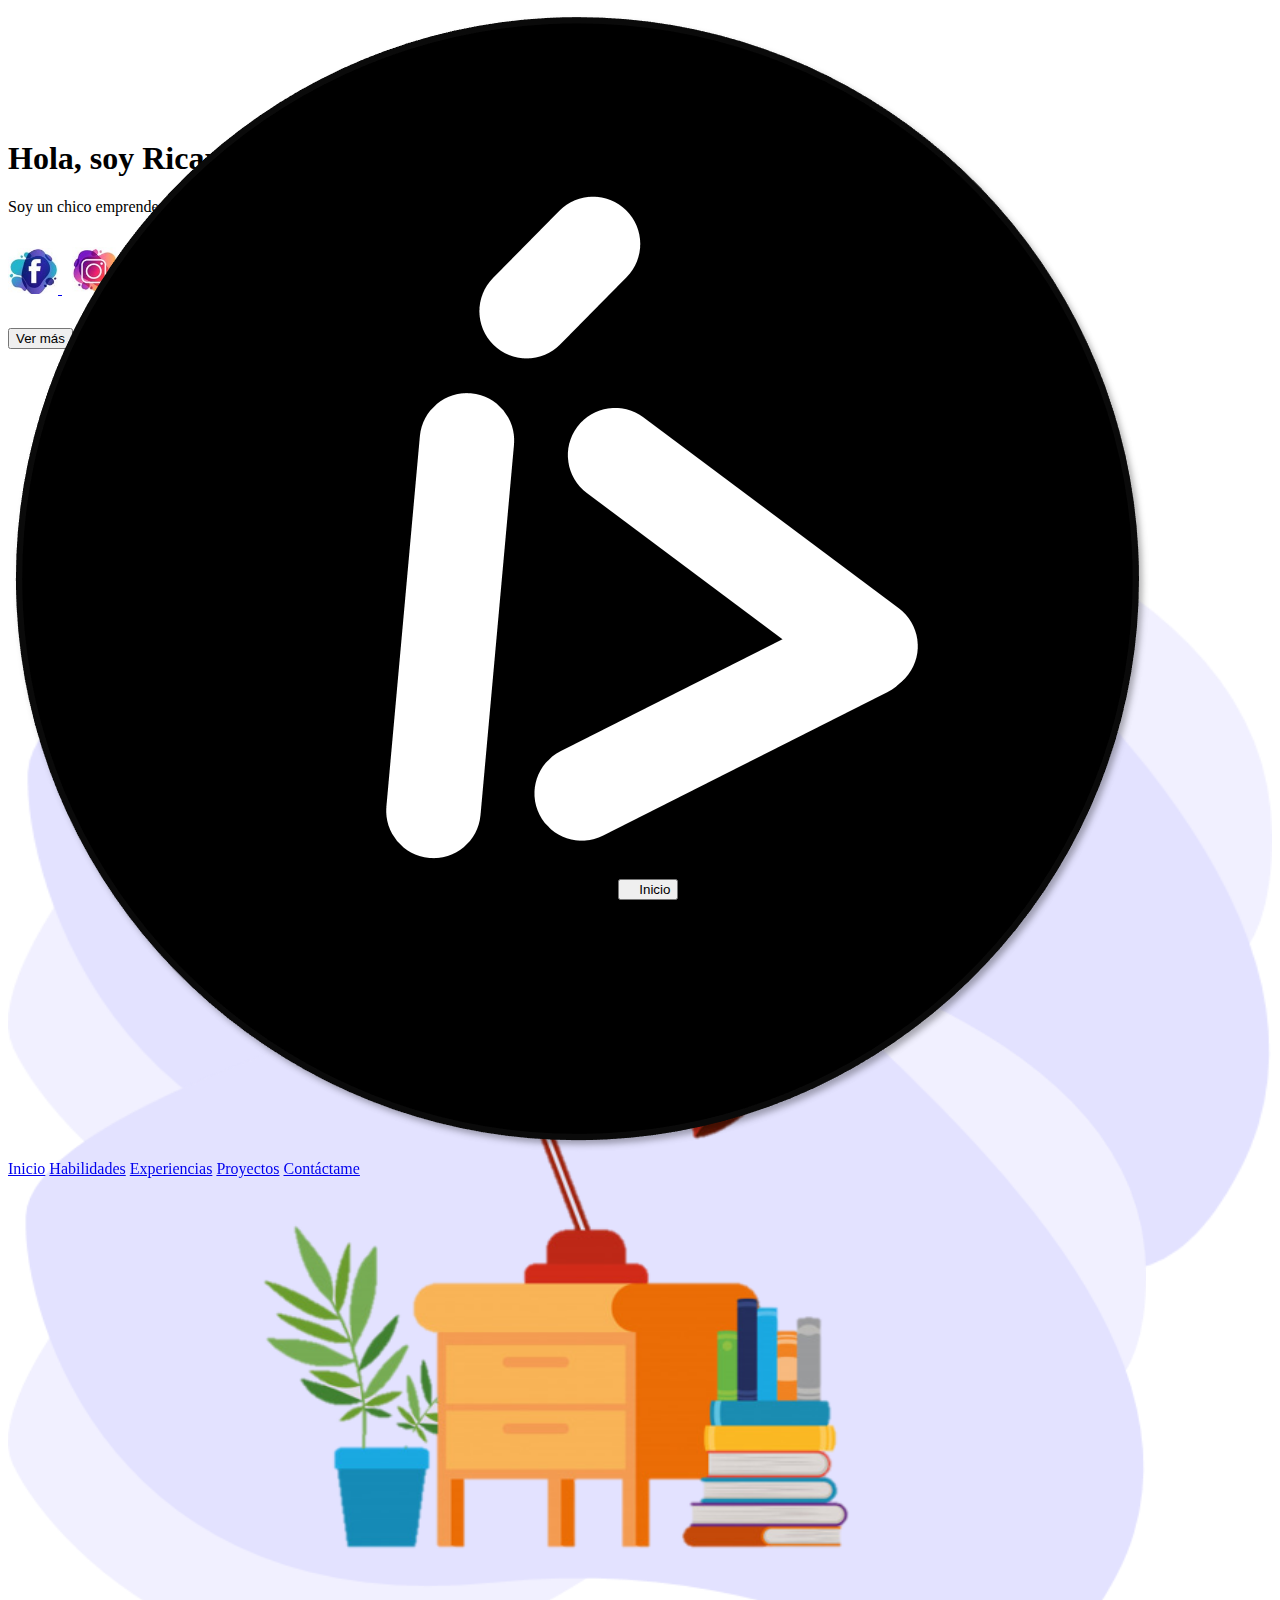
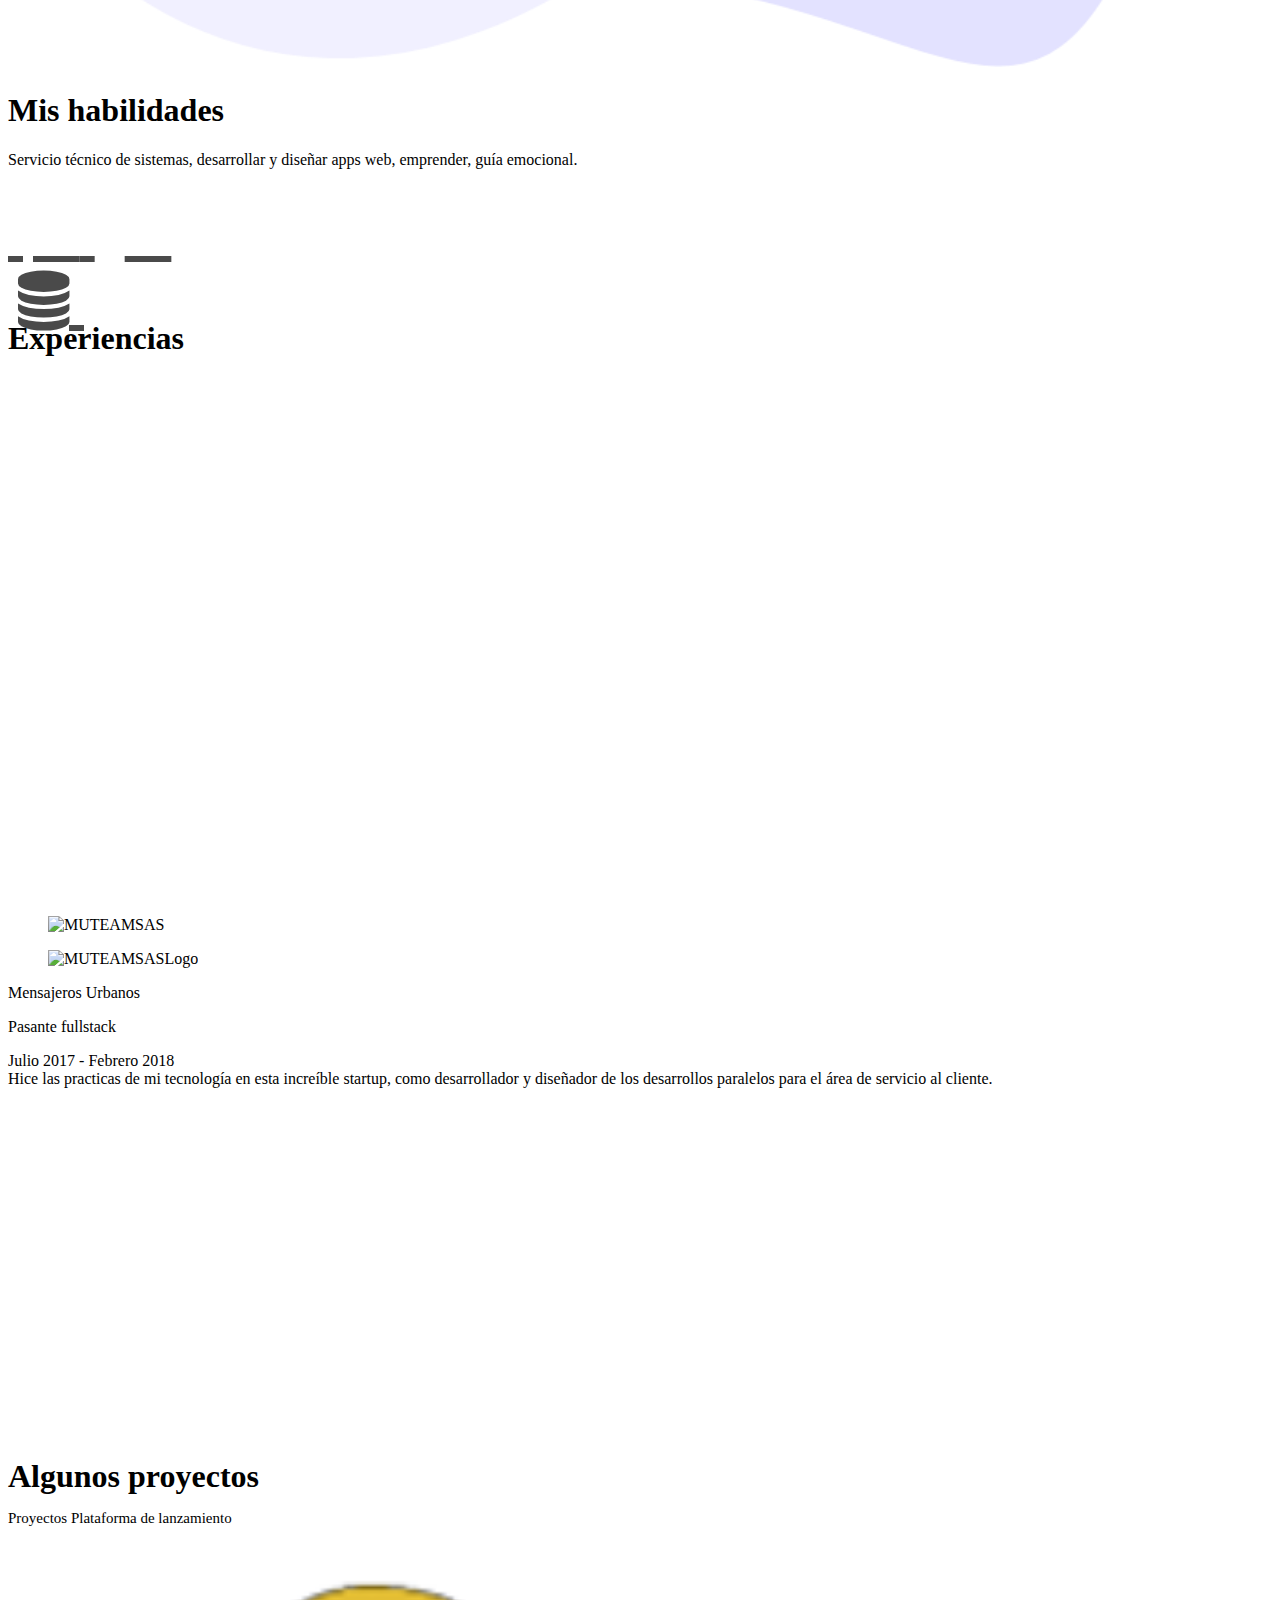
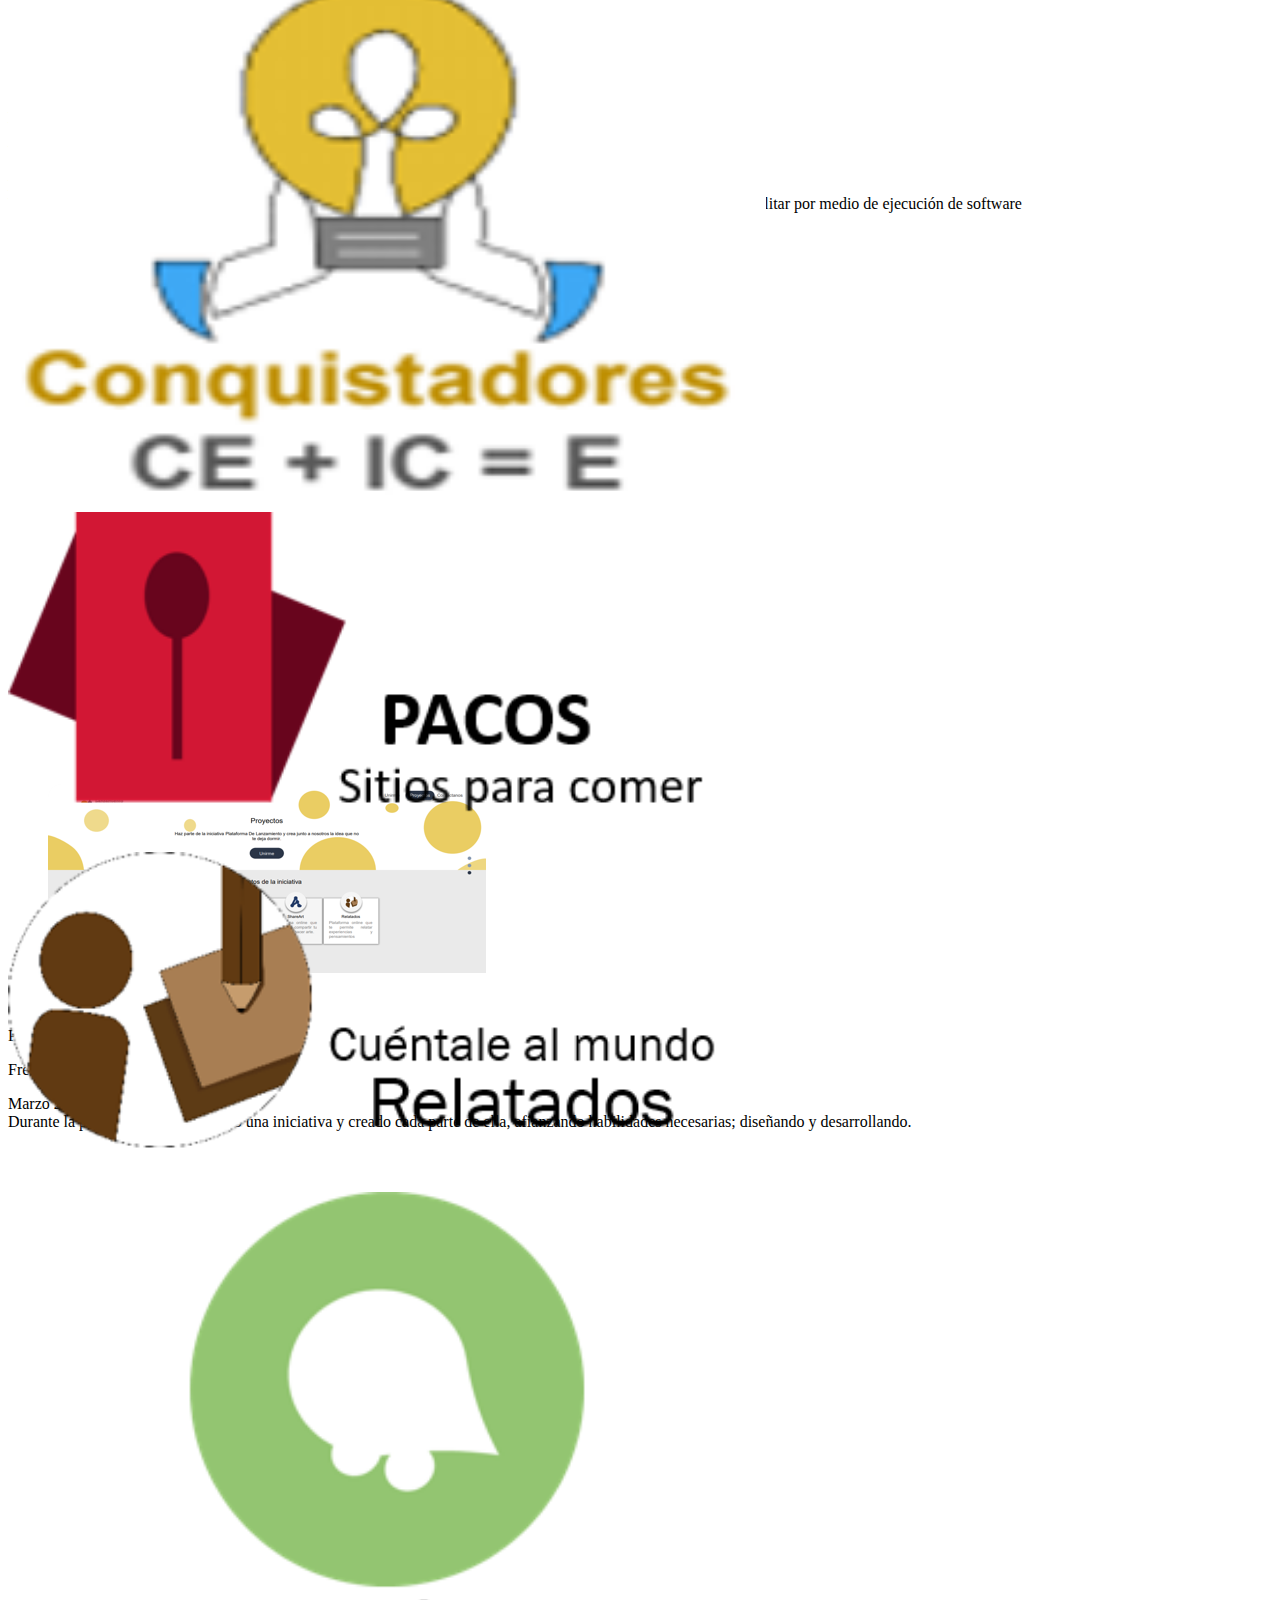
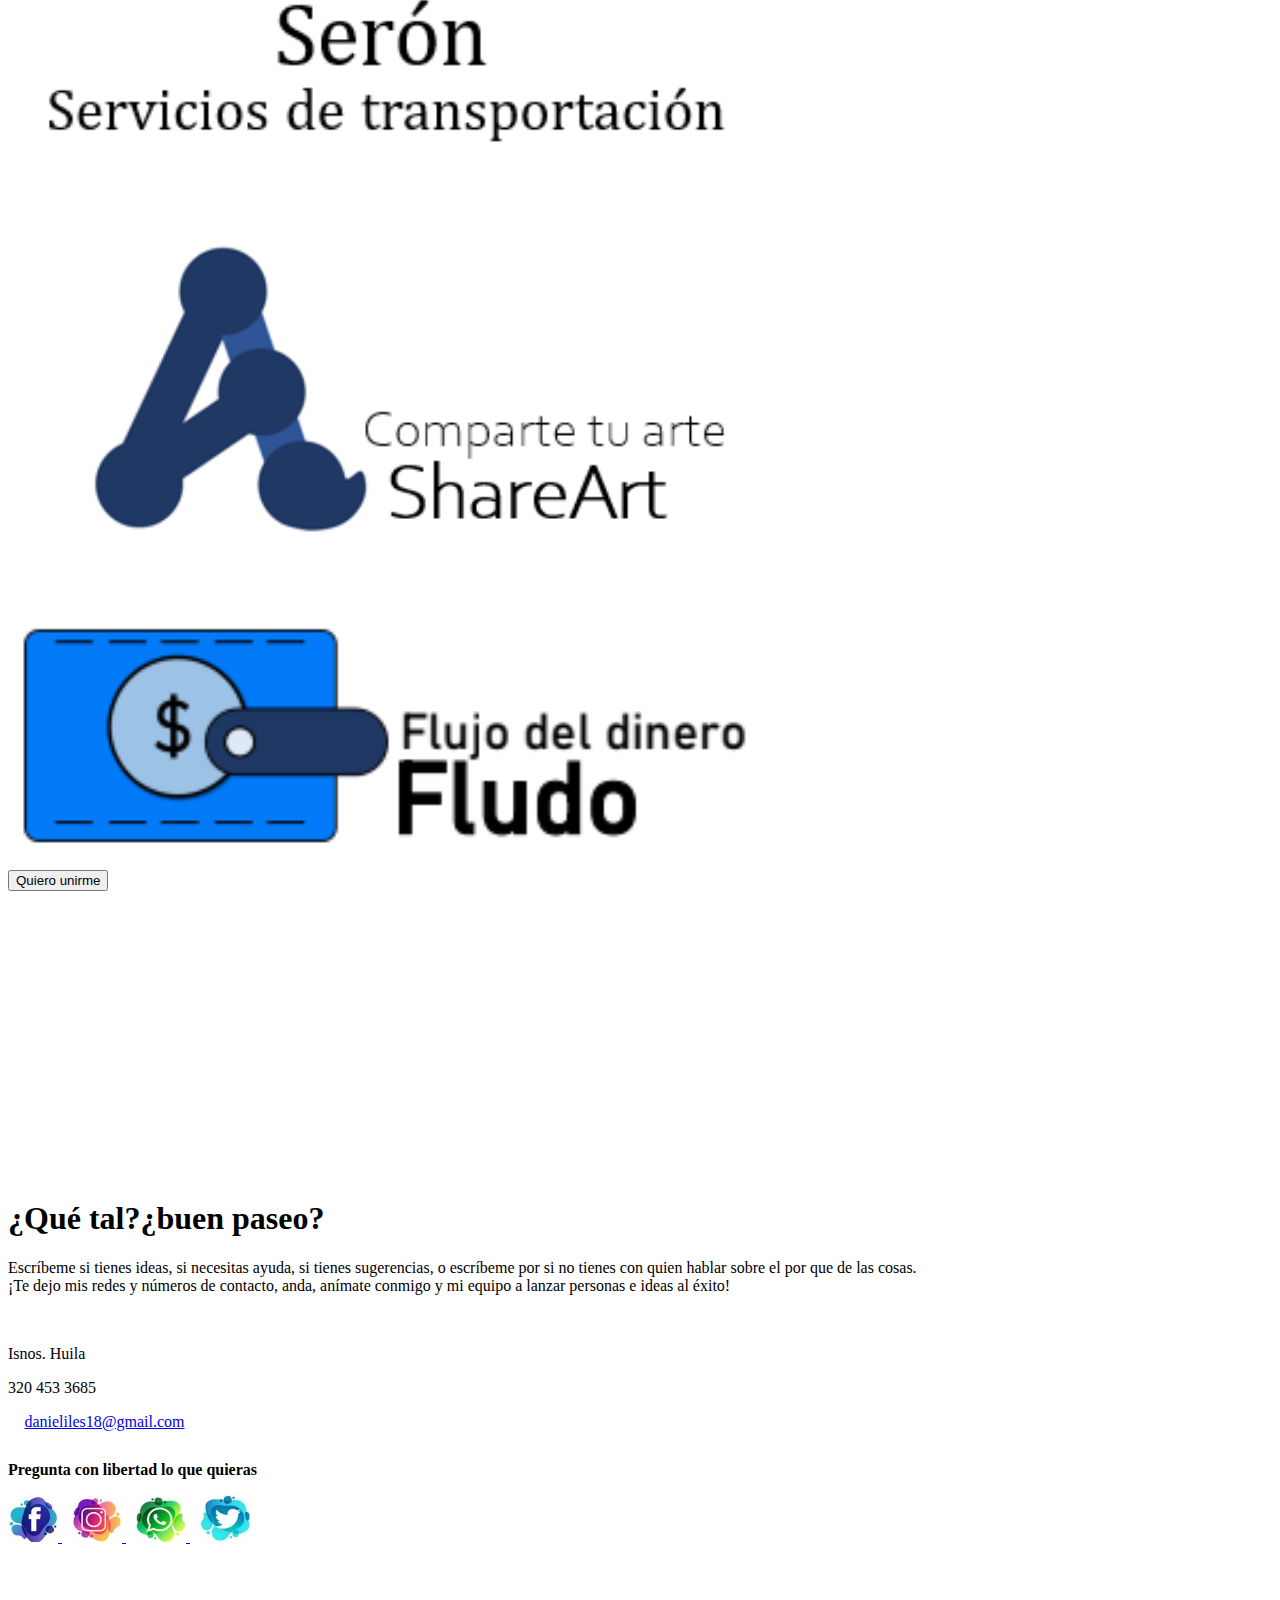
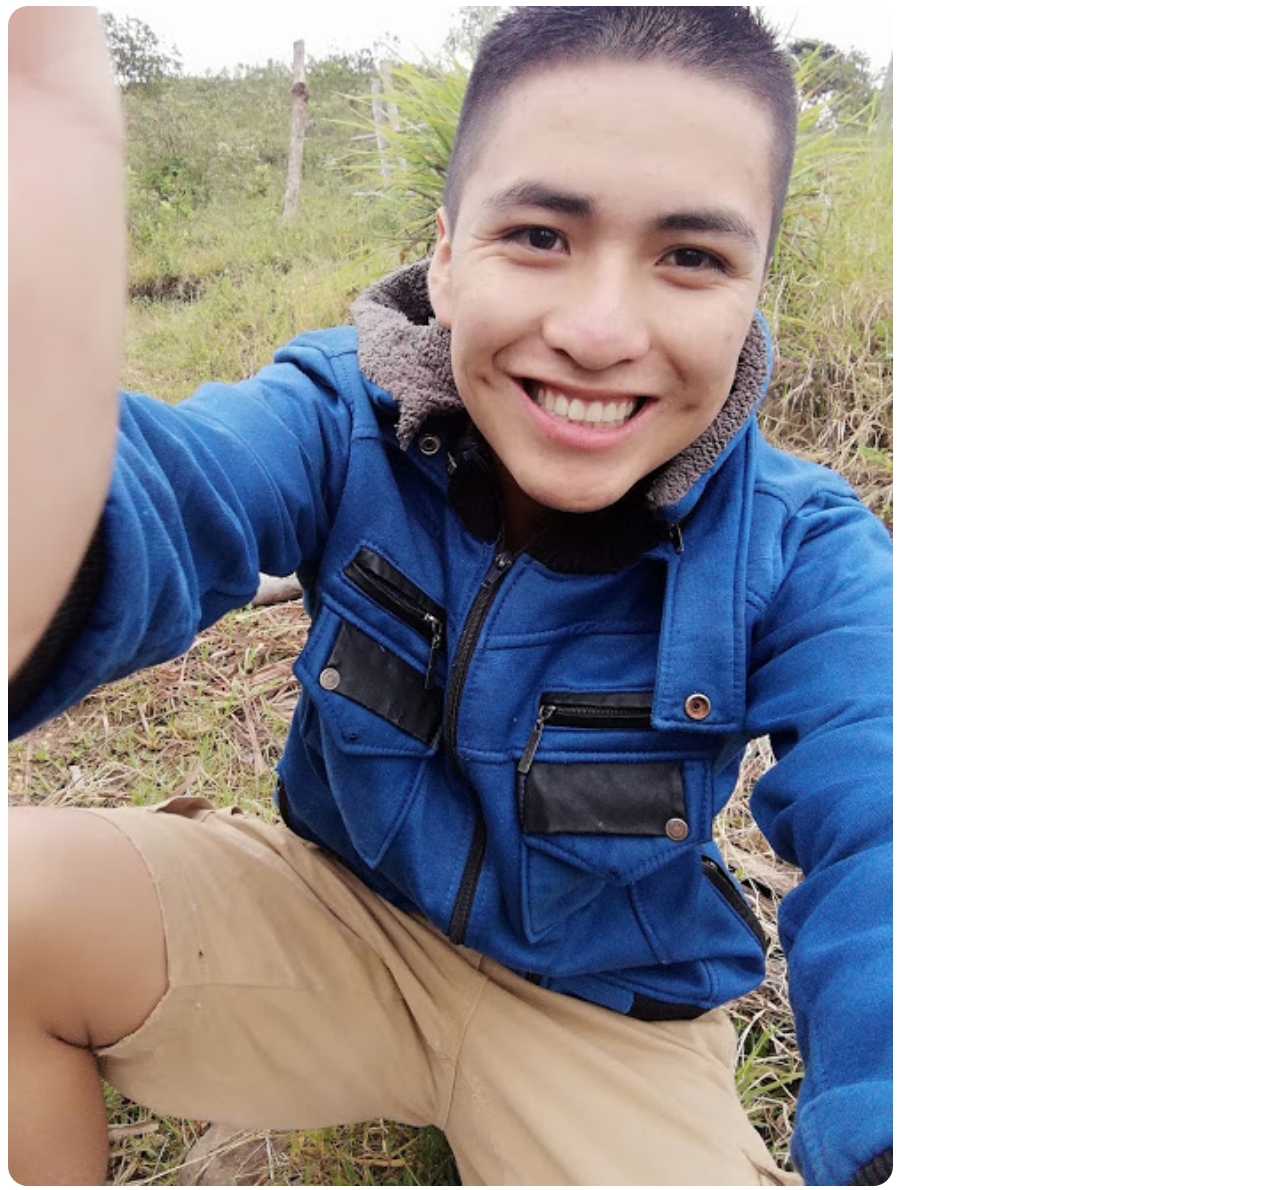
==== index.html @ e6bd843b "me sep 2020" ====
<!DOCTYPE html>
<html lang="en">
<head>
	<meta charset="UTF-8">
	<meta http-equiv="X-UA-Compatible" content="IE=edge">
	<meta name="viewport" content="width=device-width, initial-scale=1">
	<title>Ricardo Iles</title>
	<link rel="shortcut icon" href="imagenes/ri-favicon.png" type="image/x-icon">
	<!-- Bulma Version 0.9.0-->
	<link rel="stylesheet" href="https://unpkg.com/bulma@0.9.0/css/bulma.min.css" />
	<link href="https://stackpath.bootstrapcdn.com/font-awesome/4.7.0/css/font-awesome.min.css" rel="stylesheet"
		integrity="sha384-wvfXpqpZZVQGK6TAh5PVlGOfQNHSoD2xbE+QkPxCAFlNEevoEH3Sl0sibVcOQVnN" crossorigin="anonymous">
	<link rel="stylesheet" href="css/index.css">
	<link rel="stylesheet" type="text/css" href="https://cdn.jsdelivr.net/gh/FortAwesome/Font-Awesome@5.13.0/css/all.min.css">
</head>
<body>
	<div id="home"></div>
	<!-- START NAV -->
	<nav class="navbar">
		<div class="container">
			<div class="navbar-brand">
				<a class="navbar-item" href="#home">
					<img src="imagenes/ri-favicon.png" alt="RicardoIles">
				</a>
				<a role="button" class="navbar-burger" data-target="navMenu" aria-label="menu" aria-expanded="false">
				  <span aria-hidden="true"></span>
				  <span aria-hidden="true"></span>
				  <span aria-hidden="true"></span>
				</a>
			</div>
			<div class="navbar-menu" id="navMenu">
				<div class="navbar-end">
					<a class="navbar-item" href="#home">Inicio</a>
					<a class="navbar-item" href="#habilidades">Habilidades</a>
					<a class="navbar-item" href="#experiencias">Experiencias</a>
					<a class="navbar-item" href="#proyectos">Proyectos</a>
					<a class="navbar-item" href="#contactame">Contáctame</a>
				</div>
			</div>
		</div>
	</nav>
	<!-- END NAV -->    
	<section class="hero is-fullheight">
		<div class="hero-body">
			<div class="container has-text-centered">
				<div class="columns is-2 is-variable index-landing-page">
					<div class="column is-three-fifths has-text-left ri-column-modify">
						<h1 class="title is-1">Hola, soy Ricardo Iles</h1>
						<p class="is-size-5">
							Soy un chico emprendedor apasionado, desarrollador y diseñador de software web junior, técnico en sistemas, y guía emocional.
						</p>
						<div class="social-media">
							<a href="https://facebook.com/riccardoiles" target="_blank" class="is-light is-large">
								<img class="icon-social" src="imagenes/fb-icon.jpg">
							</a>
							<a href="https://instagram.com/riccardoiles" target="_blank" class="is-light is-large">
								<img class="icon-social" src="imagenes/ig-icon.jpg">
							</a>
							<a href="https://wa.link/q73ue3" target="_blank" class="is-light is-large">
								<img class="icon-social" src="imagenes/wht-icon.jpg">
							</a>
							<a href="https://twitter.com/RiccardoIles" target="_blank" class="is-light is-large">
								<img class="icon-social" src="imagenes/tw-icon.jpg">
							</a>
						</div>
						<div class="social-media">
							<a href="#habilidades">
								<button class="button is-rounded">Ver más</button>
							</a>
							<div id="habilidades"></div>
						</div>
					</div>
					<div class="column is-one-thirds has-text-left ri-column-modify">
						<img class="ri-index-image" src="imagenes/index-image.png">
					</div>
				</div>
				<!--Habilidades-->
				<div class="columns is-2 is-variable habilidades-landing-page">
					<div class="column is-half">
						<img class="ri-habilidades-image" src="imagenes/habilidades-image.png">
					</div>
					<div class="column is-one-thirds has-text-left">
						<h1 class="title is-1">Mis habilidades</h1>
						<p class="is-size-5">
							Servicio técnico de sistemas, desarrollar y diseñar apps web, emprender, guía emocional.
						</p>
						<div class="social-media">
							<a href="#ServicioSistemas" class="is-light is-large ri-skill-icon" >
								<i class="fa fa-laptop-house" data-tooltip="Tooltip content"></i>
							</a>
							<a href="#HTML5" class="is-light is-large ri-skill-icon">
								<i class="fab fa-html5"></i>
							</a>
							<a href="#CSS3" class="is-light is-large ri-skill-icon">
								<i class="fab fa-css3-alt"></i>
							</a>
							<a href="#Javascript" class="is-light is-large ri-skill-icon">
								<i class="fab fa-js"></i>
							</a>
							<a href="#Git" class="is-light is-large ri-skill-icon">
								<i class="fab fa-git-square"></i>
							</a>							
							<a href="#PHP" class="is-light is-large ri-skill-icon">
								<i class="fab fa-php"></i>
							</a>
							<br>
							<a href="#LaravelFrameworkPHP" class="is-light is-large ri-skill-icon">
								<i class="fab fa-laravel"></i>
							</a>
							<a href="#BaseDatosSQL" class="is-light is-large ri-skill-icon">
								<i class="fa fa-database"></i>
							</a>
							<a href="#GuiaEmocional" class="is-light is-large ri-skill-icon">
								<i class="fa fa-book-reader"></i>
							</a>
						</div>
						<div class="is-fab has-content-centered">
							<a href="#home">
							  <button class="button is-primary is-rounded">
							    <span class="icon">
							      <i class="fas fa-chevron-up"></i>
							    </span>
							    <span>Inicio</span>
							  </button>
							 </a>					
						</div>
					</div>
				</div><div id="experiencias"></div>
				<!--Experiencias-->
				<div class="columns is-12 experiencias-landing-page">
					<h1 class="title is-1">Experiencias</h1>							
				</div>
				<div class="columns experiencias-landing-page-two">
				  <div class="column is-4">
				  	<div class="card">
					  <div class="card-image">
					    <figure class="image is-4by3">
					      <img src="https://i.ytimg.com/vi/e2GoRxuPx7E/maxresdefault.jpg" alt="MUTEAMSAS">
					    </figure>
					  </div>
					  <div class="card-content">
					    <div class="media">
					      <div class="media-left">
					        <figure class="image is-48x48">
					          <img src="https://media-exp1.licdn.com/dms/image/C4E0BAQHNsGqOkzcvrA/company-logo_200_200/0?e=2159024400&v=beta&t=rHsQvwpFoKBTyLVrJZi5wp0SANffblOnIxLVaiHoxcc" alt="MUTEAMSASLogo">
					        </figure>
					      </div>
					      <div class="media-content">
					        <p class="title is-4">Mensajeros Urbanos</p>
					        <p class="subtitle is-6">Pasante fullstack</p>
					      </div>
					    </div>
					    <div class="content">
					      <time>Julio 2017 - Febrero 2018</time>
					      <br>
					      Hice las practicas de mi tecnología en esta increíble startup, como desarrollador y diseñador de los desarrollos paralelos para el área de servicio al cliente.
					    </div>
					  </div>
					</div>
				  </div>
				  <div class="column is-4">
				  	<div class="card">
					  <div class="card-image">
					    <figure class="image is-4by3">
					      <img src="https://i.ytimg.com/vi/xzyMPLcdTJE/maxresdefault.jpg" alt="EJECOL">
					    </figure>
					  </div>
					  <div class="card-content">
					    <div class="media">
					      <div class="media-left">
					        <figure class="image is-48x48">
					          <img src="https://upload.wikimedia.org/wikipedia/commons/thumb/8/88/Escudo_Ejercito_Nacional_de_Colombia.svg/1200px-Escudo_Ejercito_Nacional_de_Colombia.svg.png" alt="EJECOLlogo">
					        </figure>
					      </div>
					      <div class="media-content">
					        <p class="title is-4">Ejercito Nacional Colombia</p>
					        <p class="subtitle is-6">Régimen interno</p>
					      </div>
					    </div>
					    <div class="content">
					      <time>Enero 2019 - Febrero 2020</time>
					      <br>
					      Prestando el servicio militar me desempeñe en asistencia y servicios de sistemas, control y distribución de material militar por medio de ejecución de software empresarial.
					    </div>
					  </div>
					</div>
				  </div>
				  <div class="column is-4">
				  	<div class="card">
					  <div class="card-image">
					    <figure class="image is-4by3">
					      <img src="imagenes/pdl-landing-page.png" alt="MUTEAMSAS">
					    </figure>
					  </div>
					  <div class="card-content">
					    <div class="media">
					      <div class="media-left">
					        <figure class="image is-48x48">
					          <img src="imagenes/pdllogo.png" alt="MUTEAMSASLogo">
					        </figure>
					      </div>
					      <div class="media-content">
					        <p class="title is-4">Plataforma de lanzamiento</p>
					        <p class="subtitle is-6">Freelancer</p>
					      </div>
					    </div>
					    <div class="content">
					    	<time>Marzo 2020 - Actualidad</time>
					    	<br>
					      Durante la pandemia he consolidado una iniciativa y creado cada parte de ella, afianzando habilidades necesarias; diseñando y desarrollando.	
					    </div>
					  </div>
					</div>
				  </div>
				</div><div  id="proyectos"></div>
				<!--proyectos-->
				<div class="columns is-12 proyectos-landing-page">
					<h1 class="title is-1">Algunos proyectos
						<p class="ri-proyectos-pdl">Proyectos Plataforma de lanzamiento</p>		
					</h1>				
				</div>
				<br>
				<div class="columns">
				  <div class="column is-3">
				  	<img class="ri-proyectos-images" src="imagenes/conquistadores.png">
				  </div>
				  <div class="column is-3">
				  	<img class="ri-proyectos-images" src="imagenes/pacos.png">
				  </div>
				  <div class="column is-3">
				  	<img class="ri-proyectos-images" src="imagenes/relatados.png">
				  </div>
				  <div class="column is-3">
				  	<img class="ri-proyectos-images" src="imagenes/seron.png">
				  </div>
				</div>
				<div class="columns">
				  <div class="column is-3">				  	
				  </div>
				  <div class="column is-3">
				  	<img class="ri-proyectos-images" src="imagenes/shareart.png">
				  </div>
				  <div class="column is-3">
				  	<img class="ri-proyectos-images" src="imagenes/fludo.png">
				  </div>
				  <div class="column is-3">				  	
				  </div>
				</div>
				<div class="columns proyectos-landing-page-two">
				  	<div class="column is-12">	
					  	<a href="#contactame">
							<button class="button is-rounded">Quiero unirme</button>
						</a>			  	
				  	</div>
				</div>
				<!--contactame-->
				<div class="columns is-2 is-variable contactame-landing-page" id="contactame">
					<div class="column is-three-fifths has-text-left ri-column-modify">
						<h1 class="title is-1">¿Qué tal?¿buen paseo?</h1>
						<p class="is-size-5">
							Escríbeme si tienes ideas, si necesitas ayuda, si tienes sugerencias, o escríbeme por si no tienes con quien hablar sobre el por que de las cosas. <br> ¡Te dejo mis redes y números de contacto, anda, anímate conmigo y mi equipo a lanzar personas e ideas al éxito!
						</p>
						<br>
						<p class="is-size-5"><i class="fas fa-map-marker-alt"></i> Isnos. Huila</p>
						<p class="is-size-5"><i class="fas fa-phone-alt"></i> 320 453 3685</p>
						<p class="is-size-5"><i class="fas fa-envelope-open"></i> 
							<a href="https://mail.google.com/mail/u/0/?view=cm&fs=1&tf=1&to=danieliles18@gmail.com" target="_blank">
								danieliles18@gmail.com
							</a>
						</p>
						<div class="social-media">
							<p><b>Pregunta con libertad lo que quieras</b></p>
							<a href="https://facebook.com/riccardoiles" target="_blank" class="is-light is-large">
								<img class="icon-social" src="imagenes/fb-icon.jpg">
							</a>
							<a href="https://instagram.com/riccardoiles" target="_blank" class="is-light is-large">
								<img class="icon-social" src="imagenes/ig-icon.jpg">
							</a>
							<a href="https://wa.link/q73ue3" target="_blank" class="is-light is-large">
								<img class="icon-social" src="imagenes/wht-icon.jpg">
							</a>
							<a href="https://twitter.com/RiccardoIles" target="_blank" class="is-light is-large">
								<img class="icon-social" src="imagenes/tw-icon.jpg">
							</a>
						</div>
					</div>
					<div class="column is-one-thirds has-text-left ri-column-modify contactame-landing-page-two">
						<img class="ri-contactame-image" src="imagenes/me-house.jpeg">
					</div>
				</div>
			</div>
		</div>
	</section>
<script type="text/javascript" src="js/navburger.js"></script>
<script type="text/javascript" src="js/bulma.js"></script>
</body>
</html>
---- css/index.css ----
body{
  font-family: "Bahnschrift Light";
  line-height: inherit;
}
.social-media {
  margin-top: 30px;
}

.social-media a {
  margin-right: 10px;
}

.field:not(:last-child) {
  margin-bottom: 20px;
}

.social-media {
  margin-top: 30px;
}

.social-media a {
  margin-right: 10px;
}

.field:not(:last-child) {
  margin-bottom: 20px;
}

@media screen and (min-width: 768px) {
  body {
    padding-top: calc(3.25rem + 20px);
  }

  .navbar {
    padding: 10px 0;
    position: fixed;
    top: 0;
    width: 100%;
  }

  .hero.is-fullheight {
    min-height: calc(100vh - 6.5rem - 40px);
  }
}
 
.index-landing-page{
  height: 90vh;
  margin-top: 30px;
}
.habilidades-landing-page{
  height: 100vh;
  margin-top: -60px;  
}
.experiencias-landing-page{
  margin-top: 130px;
}
.experiencias-landing-page-two{
  height: 100vh;
}
.proyectos-landing-page{
  margin-top: 180px;
}
.proyectos-landing-page-two{
  height: 30vh;
}
.contactame-landing-page{
  margin-top: 50px;
}
.contactame-landing-page-two{
  height: 70vh;
}


.is-size-5{
  width: 80%;
}
.ri-index-image{
  width: 100%;
}
.icon-social{
  width: 50px;
}
.ri-column-modify{
  margin-top: 60px;
}
.is-fab {
  width: 100%;
  position: fixed;
  bottom: 0;
}
.has-content-centered {
  display: flex;
  justify-content: center;
}

.ri-skill-icon{
  color:#4a4a4a;
  font-size: 60px;
}
.ri-habilidades-image{
  width: 90%;
}
.image.is-4by3 {
    padding-top: 50%;
}
.card{
  width: 85%; 
}
.ri-proyectos-pdl{
  font-size: 15px; 
  text-align: left; 
  font-weight: 100;
}
.ri-proyectos-images{
  width: 60%;
}
.ri-contactame-image{
  width: 70%; 
  border-radius: 20px;
}

@media (min-width: 300px) and (max-width: 400px) {
  .index-landing-page{
    margin-top: -80px;
    height: 100vh;
  }
  .habilidades-landing-page{
    margin-top: 60%;
  }
  .experiencias-landing-page{
    margin-top: 70%;
  }
  .card{
  width: 100%; 
  }
  .proyectos-landing-page{
  margin-top: 300%;
  }
  .proyectos-landing-page-two{
  height: 0vh;
  }
  .ri-proyectos-pdl{
  text-align: center; 
  }
  .contactame-landing-page-two{
    height: 50vh;
    margin-top: 10px;
  }
}
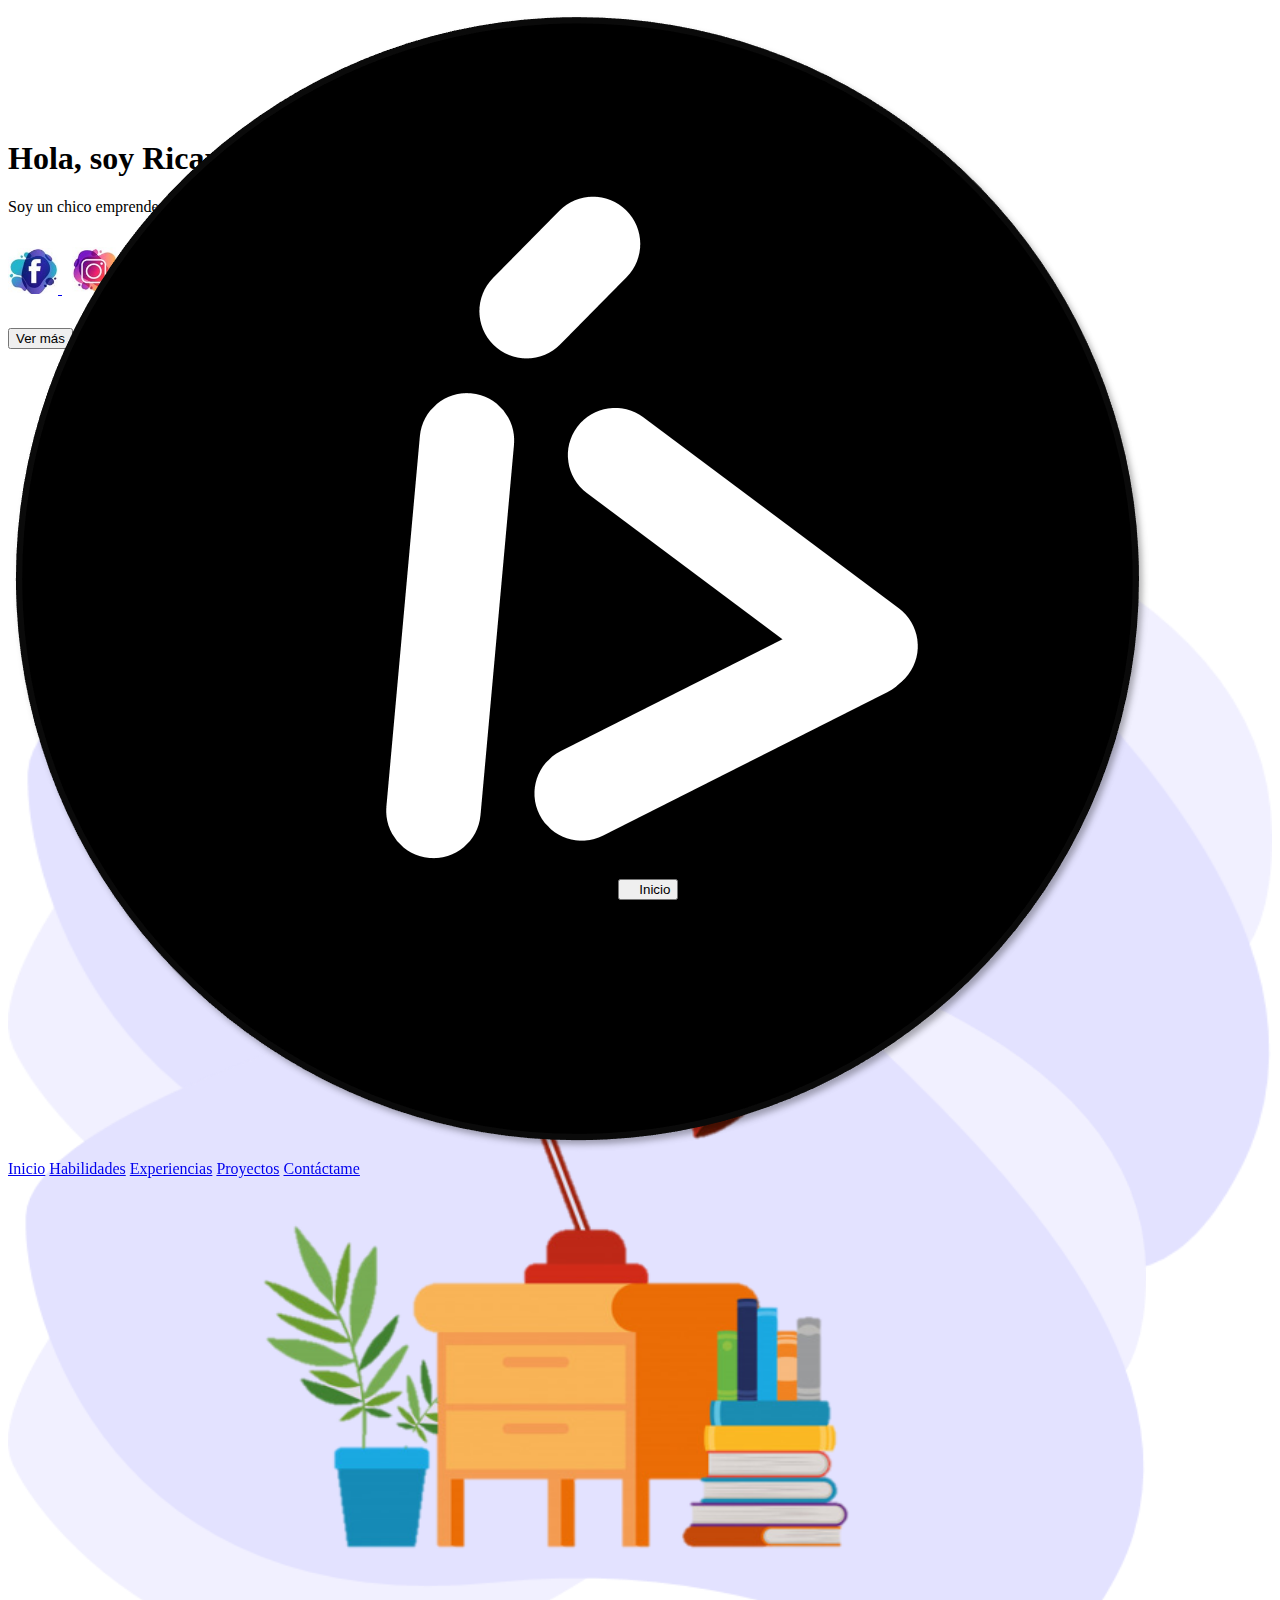
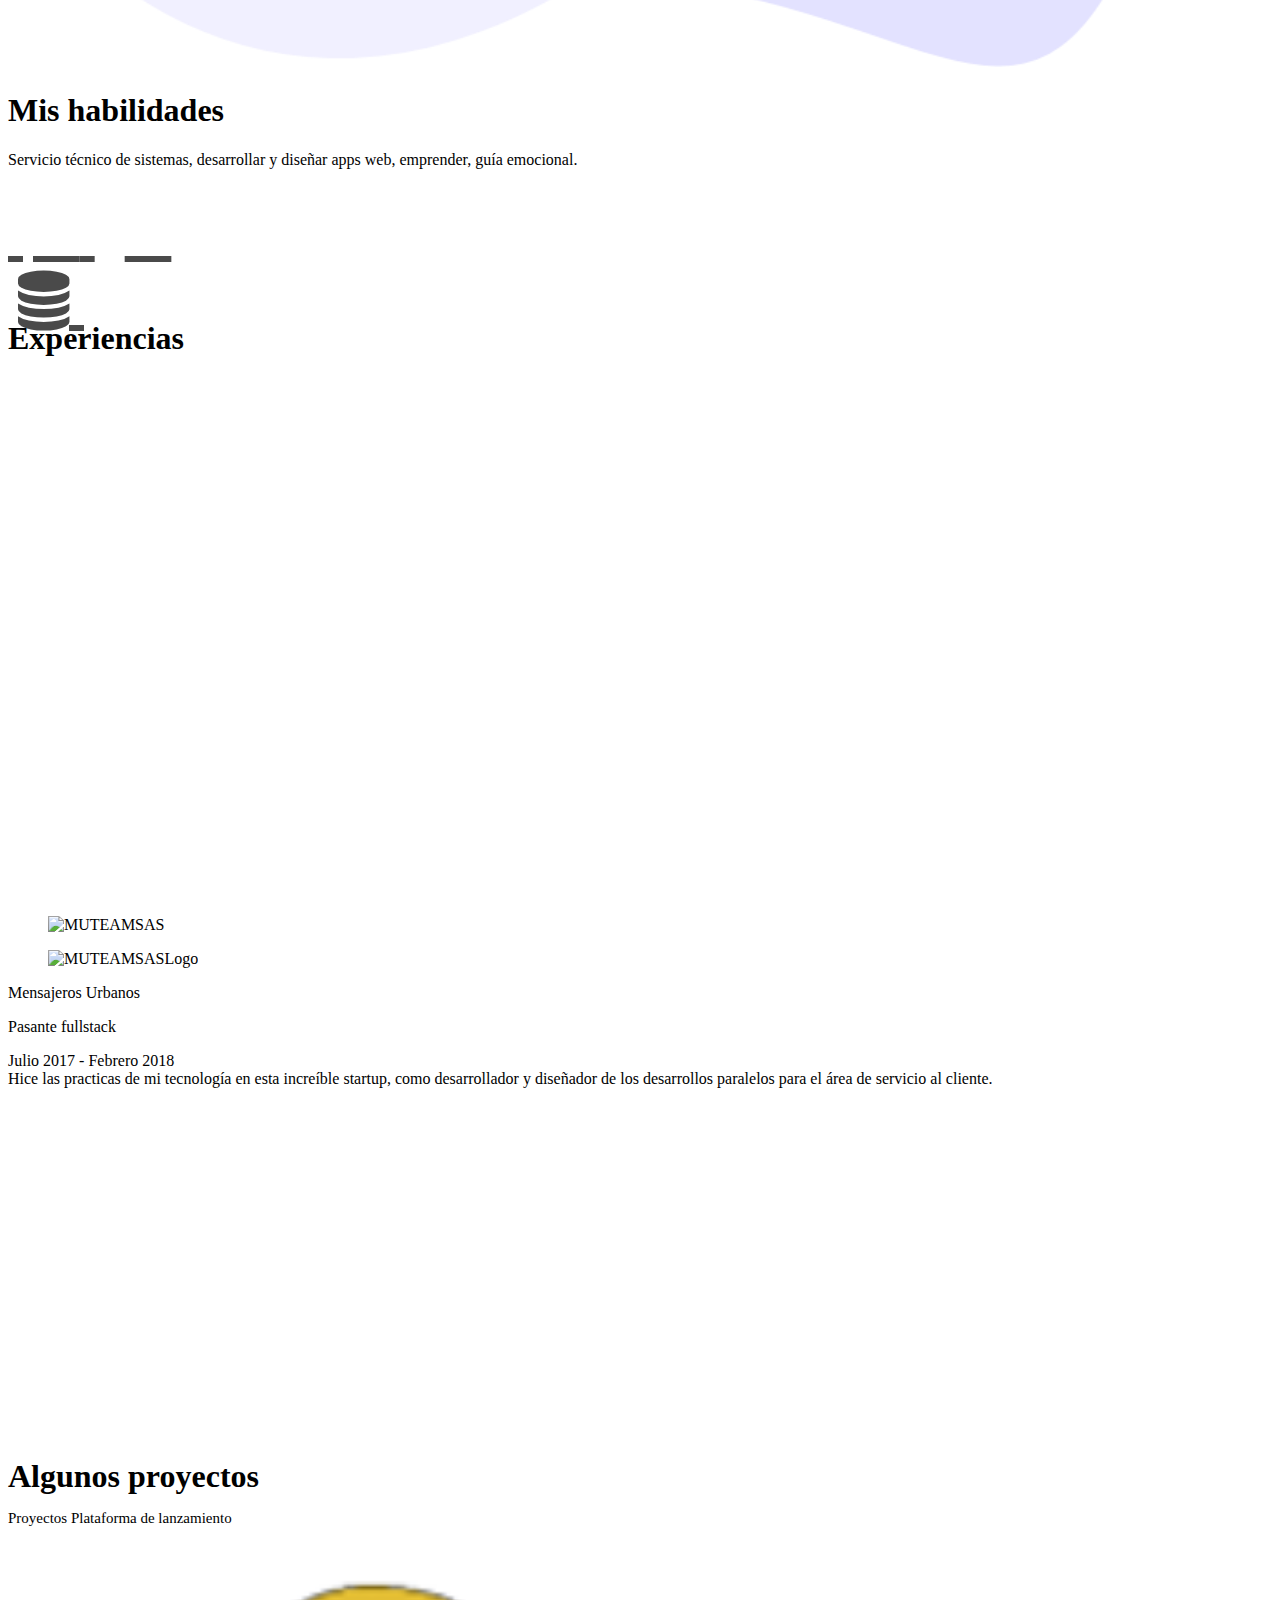
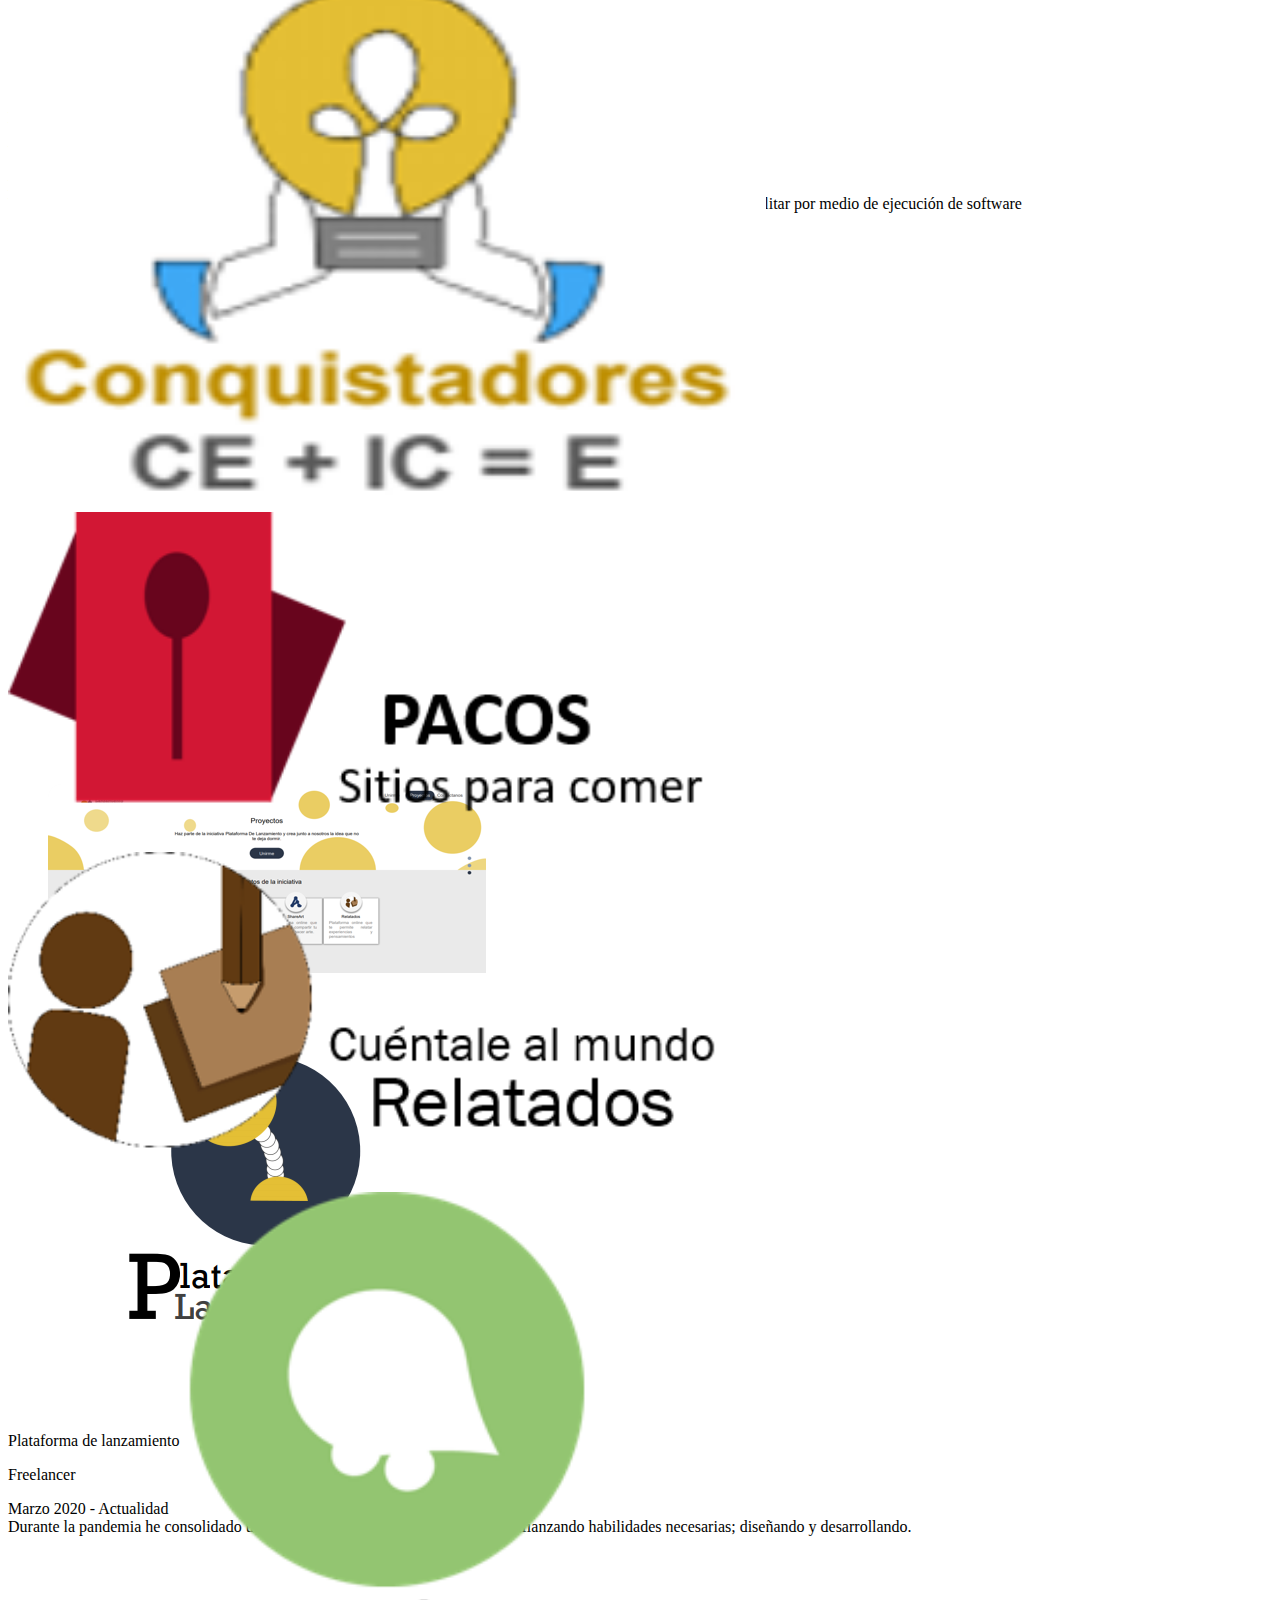
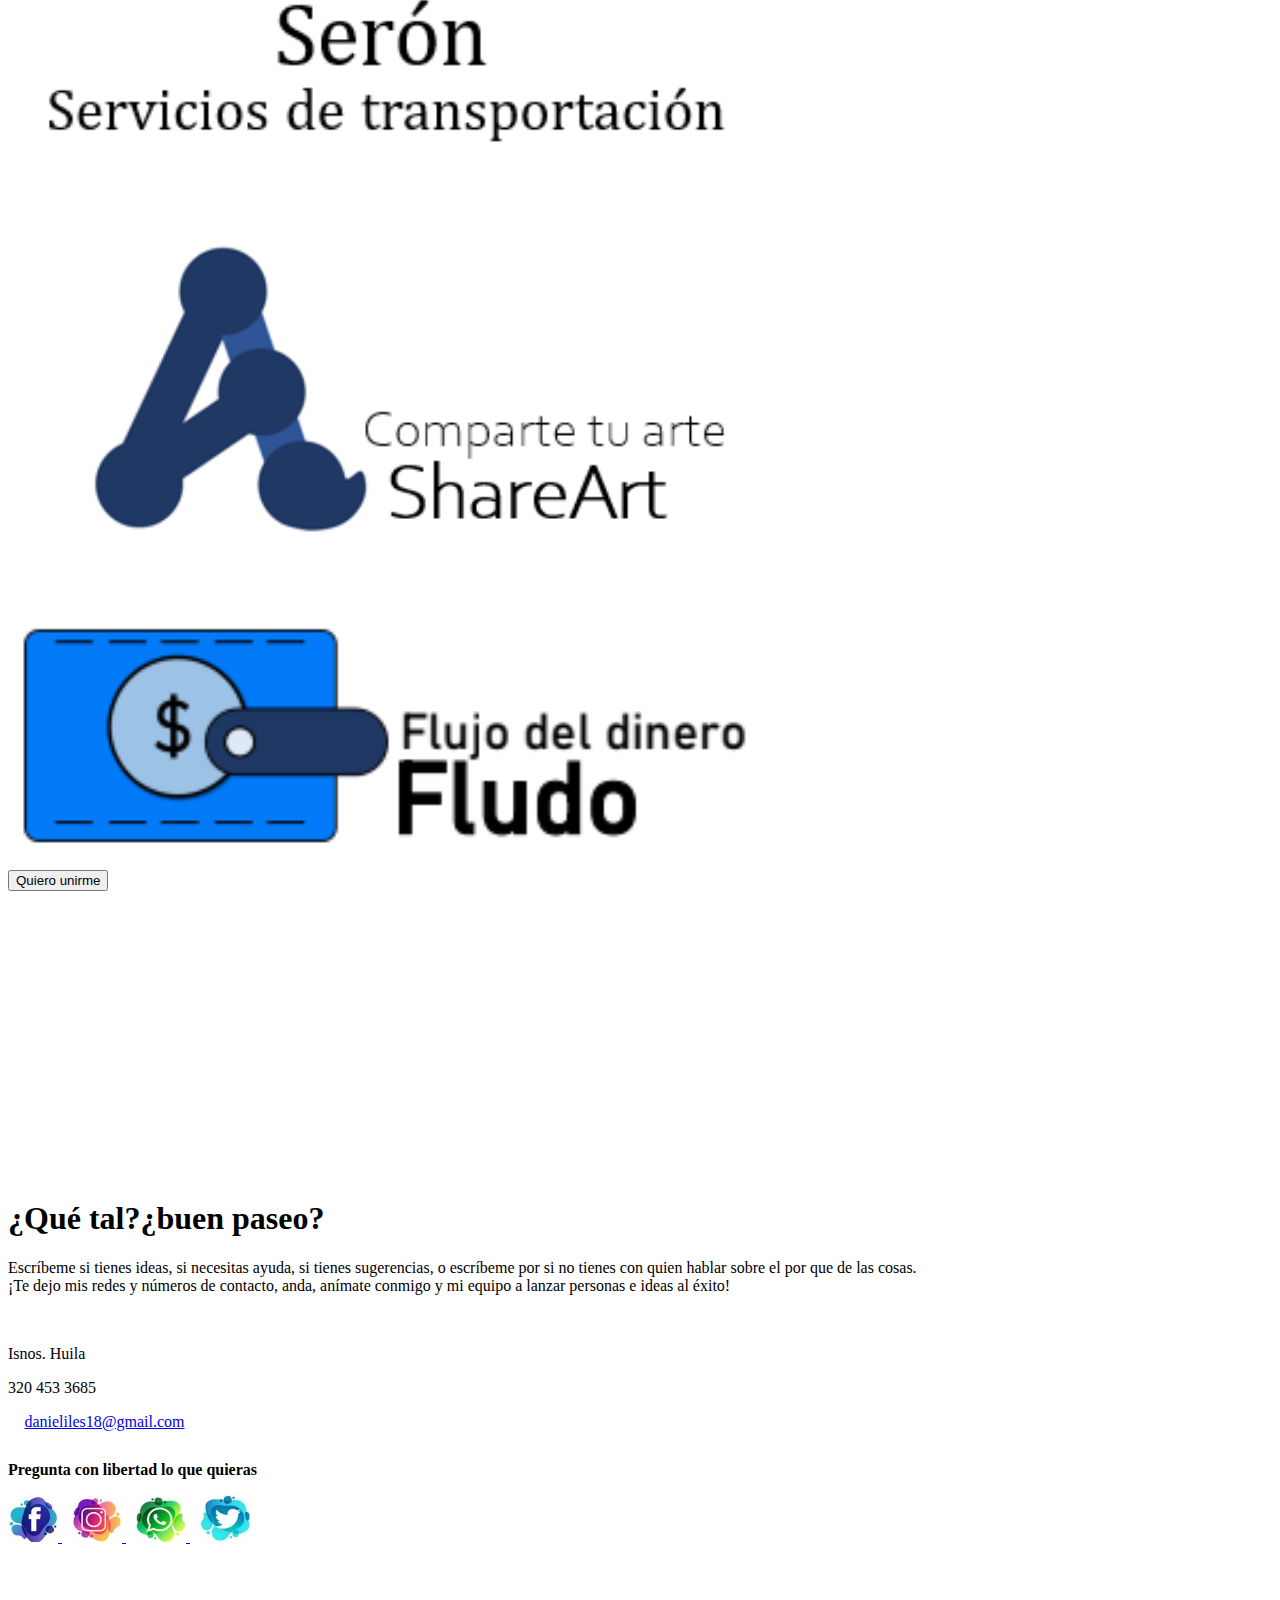
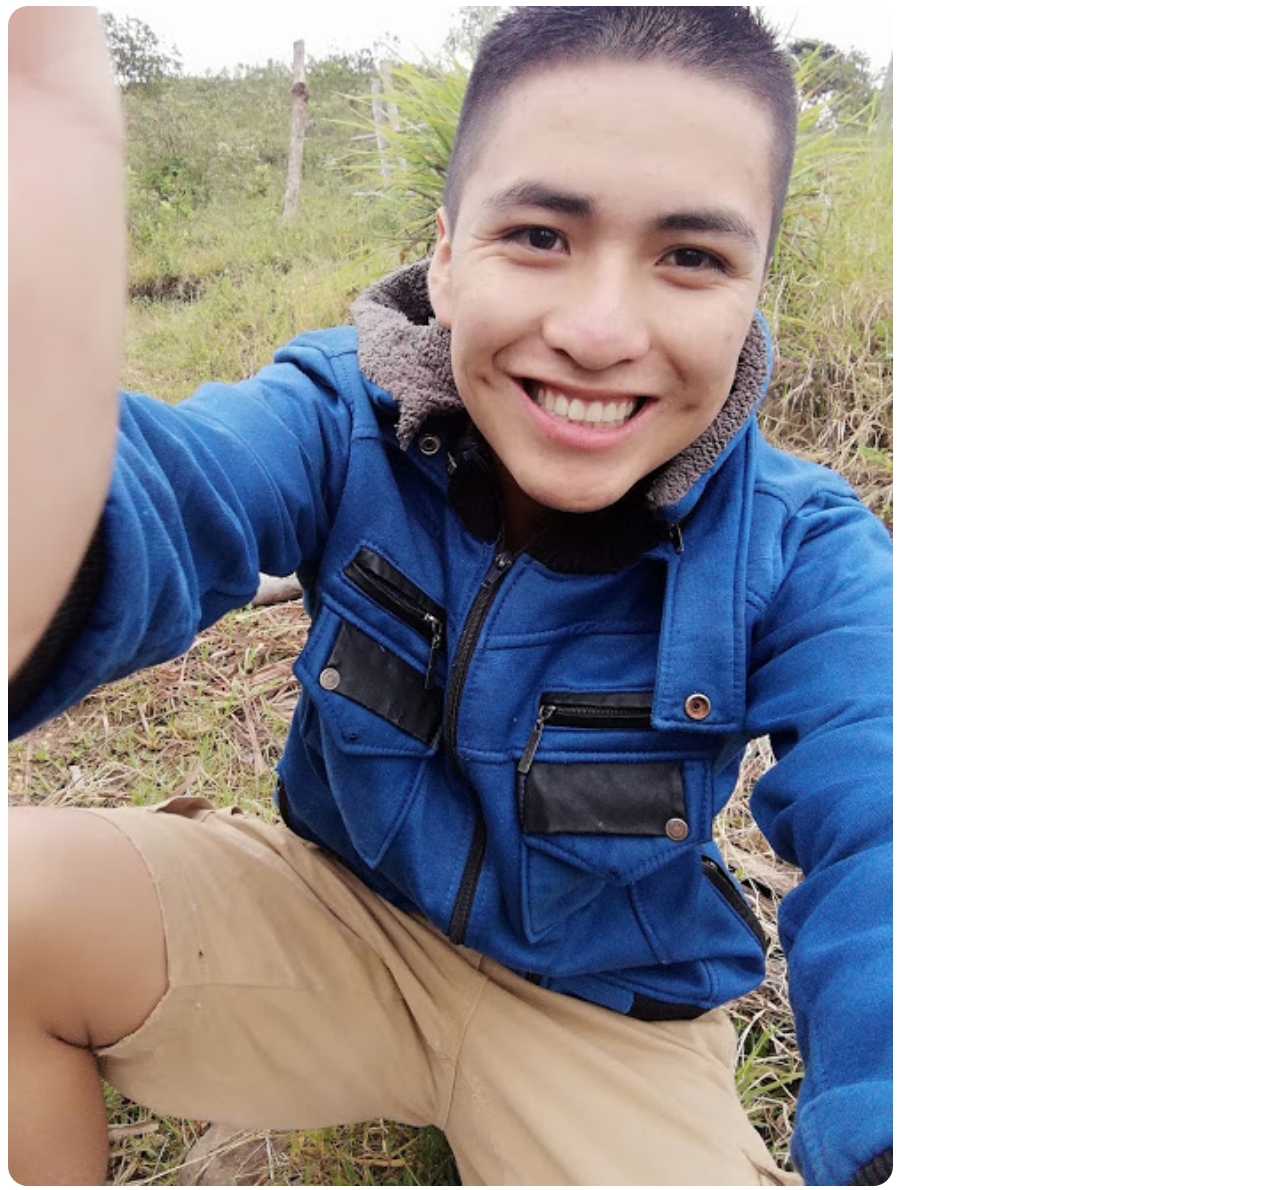
==== commit 84a28f3b: "Update index.html" ====
--- a/index.html
+++ b/index.html
@@ -189,14 +189,14 @@
 				  	<div class="card">
 					  <div class="card-image">
 					    <figure class="image is-4by3">
-					      <img src="imagenes/pdl-landing-page.png" alt="MUTEAMSAS">
+					      <img src="imagenes/pdl-landing-page.png" alt="PDL">
 					    </figure>
 					  </div>
 					  <div class="card-content">
 					    <div class="media">
 					      <div class="media-left">
 					        <figure class="image is-48x48">
-					          <img src="imagenes/pdllogo.png" alt="MUTEAMSASLogo">
+					          <img src="imagenes/pdllogo.PNG" alt="PDLLogo">
 					        </figure>
 					      </div>
 					      <div class="media-content">
@@ -294,4 +294,4 @@
 <script type="text/javascript" src="js/navburger.js"></script>
 <script type="text/javascript" src="js/bulma.js"></script>
 </body>
-</html>+</html>
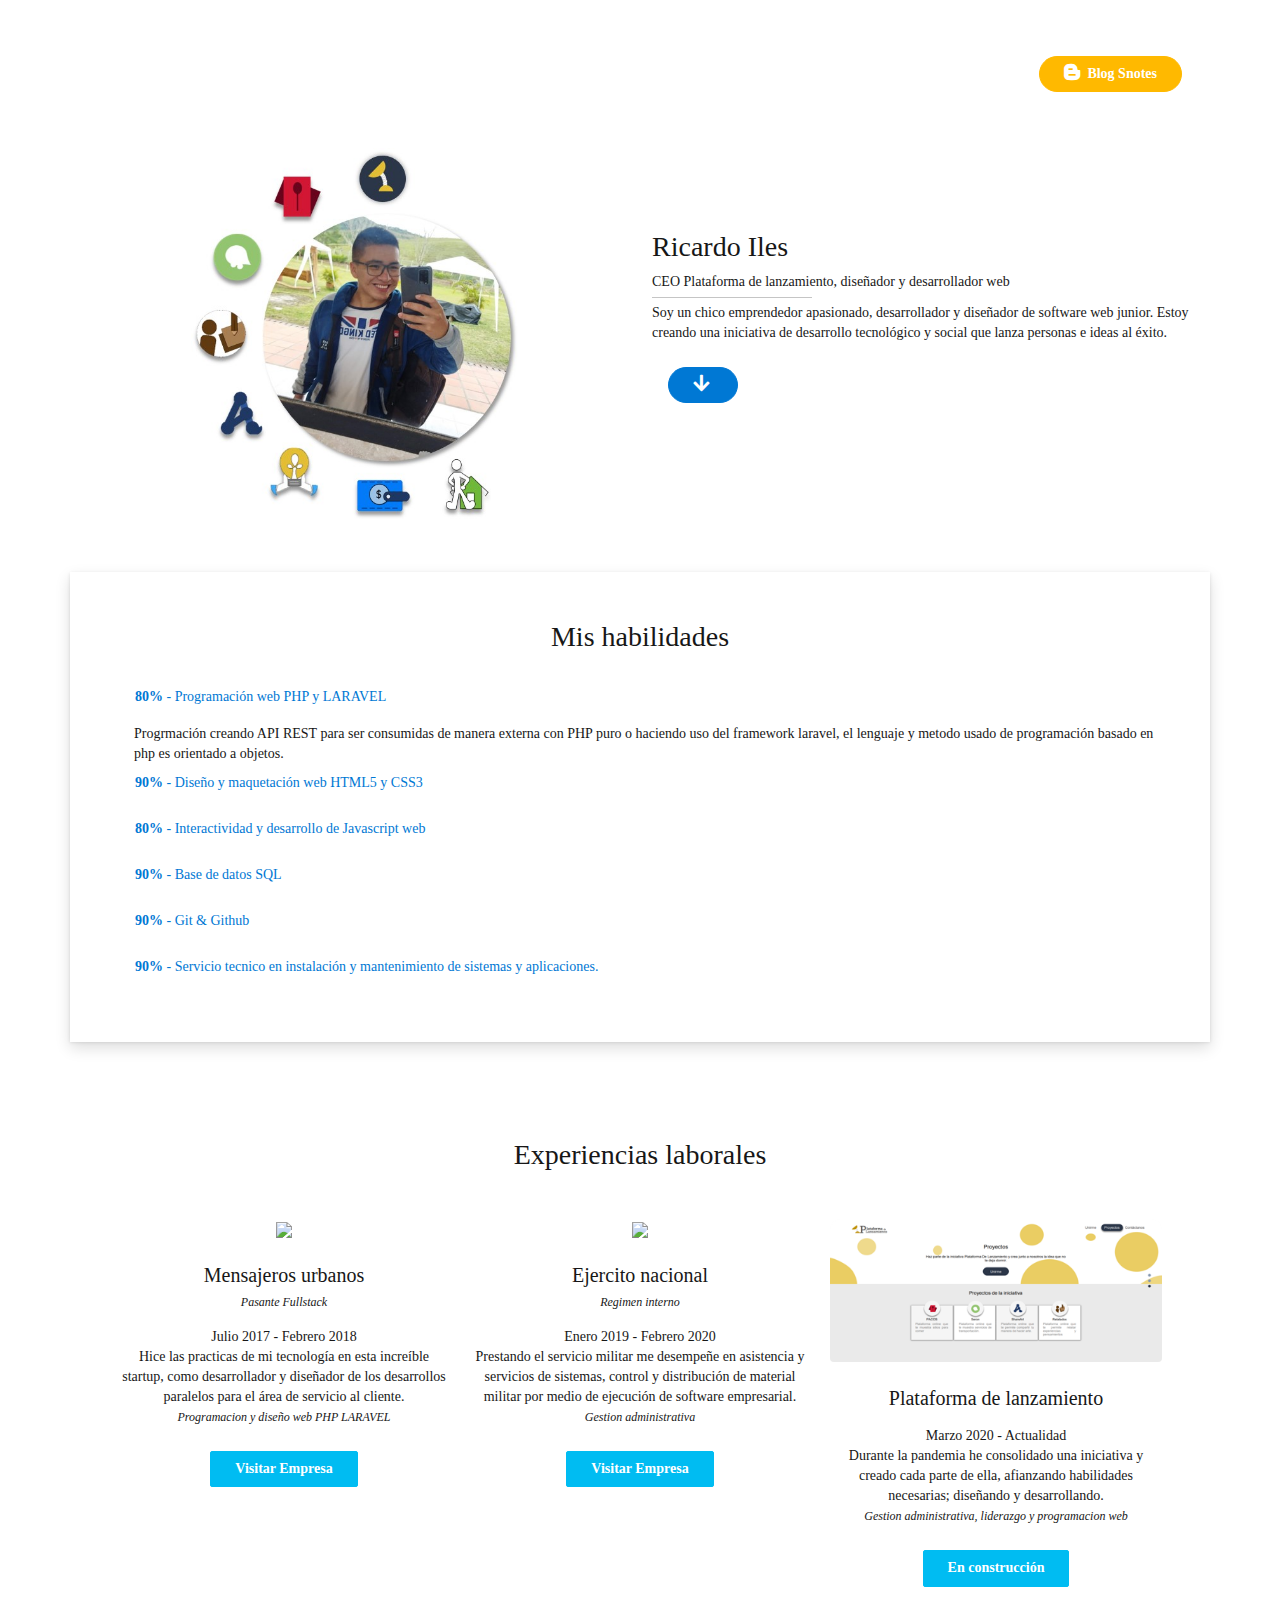
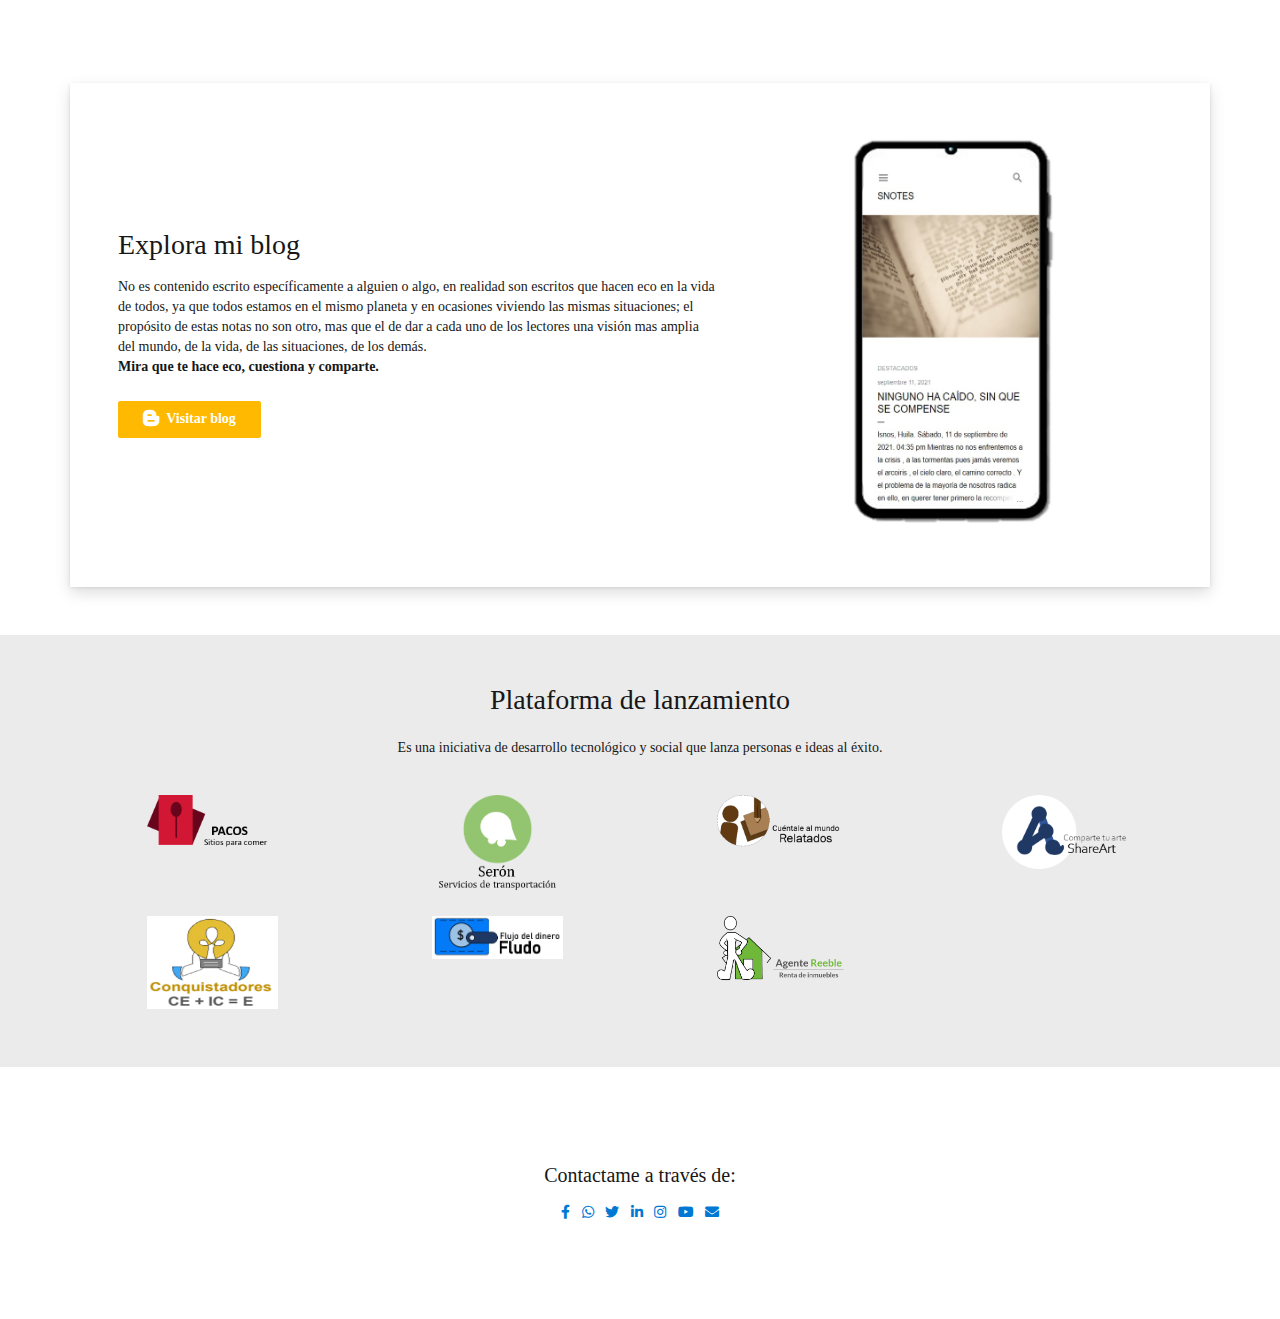
==== commit 4adaeb82: "subo rediseñado con bootstrapmdb5 el portafolio me" ====
--- a/index.html
+++ b/index.html
@@ -1,297 +1,423 @@
 <!DOCTYPE html>
 <html lang="en">
-<head>
-	<meta charset="UTF-8">
-	<meta http-equiv="X-UA-Compatible" content="IE=edge">
-	<meta name="viewport" content="width=device-width, initial-scale=1">
-	<title>Ricardo Iles</title>
-	<link rel="shortcut icon" href="imagenes/ri-favicon.png" type="image/x-icon">
-	<!-- Bulma Version 0.9.0-->
-	<link rel="stylesheet" href="https://unpkg.com/bulma@0.9.0/css/bulma.min.css" />
-	<link href="https://stackpath.bootstrapcdn.com/font-awesome/4.7.0/css/font-awesome.min.css" rel="stylesheet"
-		integrity="sha384-wvfXpqpZZVQGK6TAh5PVlGOfQNHSoD2xbE+QkPxCAFlNEevoEH3Sl0sibVcOQVnN" crossorigin="anonymous">
-	<link rel="stylesheet" href="css/index.css">
-	<link rel="stylesheet" type="text/css" href="https://cdn.jsdelivr.net/gh/FortAwesome/Font-Awesome@5.13.0/css/all.min.css">
-</head>
-<body>
-	<div id="home"></div>
-	<!-- START NAV -->
-	<nav class="navbar">
-		<div class="container">
-			<div class="navbar-brand">
-				<a class="navbar-item" href="#home">
-					<img src="imagenes/ri-favicon.png" alt="RicardoIles">
-				</a>
-				<a role="button" class="navbar-burger" data-target="navMenu" aria-label="menu" aria-expanded="false">
-				  <span aria-hidden="true"></span>
-				  <span aria-hidden="true"></span>
-				  <span aria-hidden="true"></span>
-				</a>
-			</div>
-			<div class="navbar-menu" id="navMenu">
-				<div class="navbar-end">
-					<a class="navbar-item" href="#home">Inicio</a>
-					<a class="navbar-item" href="#habilidades">Habilidades</a>
-					<a class="navbar-item" href="#experiencias">Experiencias</a>
-					<a class="navbar-item" href="#proyectos">Proyectos</a>
-					<a class="navbar-item" href="#contactame">Contáctame</a>
-				</div>
-			</div>
-		</div>
-	</nav>
-	<!-- END NAV -->    
-	<section class="hero is-fullheight">
-		<div class="hero-body">
-			<div class="container has-text-centered">
-				<div class="columns is-2 is-variable index-landing-page">
-					<div class="column is-three-fifths has-text-left ri-column-modify">
-						<h1 class="title is-1">Hola, soy Ricardo Iles</h1>
-						<p class="is-size-5">
-							Soy un chico emprendedor apasionado, desarrollador y diseñador de software web junior, técnico en sistemas, y guía emocional.
-						</p>
-						<div class="social-media">
-							<a href="https://facebook.com/riccardoiles" target="_blank" class="is-light is-large">
-								<img class="icon-social" src="imagenes/fb-icon.jpg">
-							</a>
-							<a href="https://instagram.com/riccardoiles" target="_blank" class="is-light is-large">
-								<img class="icon-social" src="imagenes/ig-icon.jpg">
-							</a>
-							<a href="https://wa.link/q73ue3" target="_blank" class="is-light is-large">
-								<img class="icon-social" src="imagenes/wht-icon.jpg">
-							</a>
-							<a href="https://twitter.com/RiccardoIles" target="_blank" class="is-light is-large">
-								<img class="icon-social" src="imagenes/tw-icon.jpg">
-							</a>
-						</div>
-						<div class="social-media">
-							<a href="#habilidades">
-								<button class="button is-rounded">Ver más</button>
-							</a>
-							<div id="habilidades"></div>
-						</div>
-					</div>
-					<div class="column is-one-thirds has-text-left ri-column-modify">
-						<img class="ri-index-image" src="imagenes/index-image.png">
-					</div>
-				</div>
-				<!--Habilidades-->
-				<div class="columns is-2 is-variable habilidades-landing-page">
-					<div class="column is-half">
-						<img class="ri-habilidades-image" src="imagenes/habilidades-image.png">
-					</div>
-					<div class="column is-one-thirds has-text-left">
-						<h1 class="title is-1">Mis habilidades</h1>
-						<p class="is-size-5">
-							Servicio técnico de sistemas, desarrollar y diseñar apps web, emprender, guía emocional.
-						</p>
-						<div class="social-media">
-							<a href="#ServicioSistemas" class="is-light is-large ri-skill-icon" >
-								<i class="fa fa-laptop-house" data-tooltip="Tooltip content"></i>
-							</a>
-							<a href="#HTML5" class="is-light is-large ri-skill-icon">
-								<i class="fab fa-html5"></i>
-							</a>
-							<a href="#CSS3" class="is-light is-large ri-skill-icon">
-								<i class="fab fa-css3-alt"></i>
-							</a>
-							<a href="#Javascript" class="is-light is-large ri-skill-icon">
-								<i class="fab fa-js"></i>
-							</a>
-							<a href="#Git" class="is-light is-large ri-skill-icon">
-								<i class="fab fa-git-square"></i>
-							</a>							
-							<a href="#PHP" class="is-light is-large ri-skill-icon">
-								<i class="fab fa-php"></i>
-							</a>
-							<br>
-							<a href="#LaravelFrameworkPHP" class="is-light is-large ri-skill-icon">
-								<i class="fab fa-laravel"></i>
-							</a>
-							<a href="#BaseDatosSQL" class="is-light is-large ri-skill-icon">
-								<i class="fa fa-database"></i>
-							</a>
-							<a href="#GuiaEmocional" class="is-light is-large ri-skill-icon">
-								<i class="fa fa-book-reader"></i>
-							</a>
-						</div>
-						<div class="is-fab has-content-centered">
-							<a href="#home">
-							  <button class="button is-primary is-rounded">
-							    <span class="icon">
-							      <i class="fas fa-chevron-up"></i>
-							    </span>
-							    <span>Inicio</span>
-							  </button>
-							 </a>					
-						</div>
-					</div>
-				</div><div id="experiencias"></div>
-				<!--Experiencias-->
-				<div class="columns is-12 experiencias-landing-page">
-					<h1 class="title is-1">Experiencias</h1>							
-				</div>
-				<div class="columns experiencias-landing-page-two">
-				  <div class="column is-4">
-				  	<div class="card">
-					  <div class="card-image">
-					    <figure class="image is-4by3">
-					      <img src="https://i.ytimg.com/vi/e2GoRxuPx7E/maxresdefault.jpg" alt="MUTEAMSAS">
-					    </figure>
-					  </div>
-					  <div class="card-content">
-					    <div class="media">
-					      <div class="media-left">
-					        <figure class="image is-48x48">
-					          <img src="https://media-exp1.licdn.com/dms/image/C4E0BAQHNsGqOkzcvrA/company-logo_200_200/0?e=2159024400&v=beta&t=rHsQvwpFoKBTyLVrJZi5wp0SANffblOnIxLVaiHoxcc" alt="MUTEAMSASLogo">
-					        </figure>
-					      </div>
-					      <div class="media-content">
-					        <p class="title is-4">Mensajeros Urbanos</p>
-					        <p class="subtitle is-6">Pasante fullstack</p>
-					      </div>
-					    </div>
-					    <div class="content">
-					      <time>Julio 2017 - Febrero 2018</time>
-					      <br>
-					      Hice las practicas de mi tecnología en esta increíble startup, como desarrollador y diseñador de los desarrollos paralelos para el área de servicio al cliente.
-					    </div>
-					  </div>
-					</div>
-				  </div>
-				  <div class="column is-4">
-				  	<div class="card">
-					  <div class="card-image">
-					    <figure class="image is-4by3">
-					      <img src="https://i.ytimg.com/vi/xzyMPLcdTJE/maxresdefault.jpg" alt="EJECOL">
-					    </figure>
-					  </div>
-					  <div class="card-content">
-					    <div class="media">
-					      <div class="media-left">
-					        <figure class="image is-48x48">
-					          <img src="https://upload.wikimedia.org/wikipedia/commons/thumb/8/88/Escudo_Ejercito_Nacional_de_Colombia.svg/1200px-Escudo_Ejercito_Nacional_de_Colombia.svg.png" alt="EJECOLlogo">
-					        </figure>
-					      </div>
-					      <div class="media-content">
-					        <p class="title is-4">Ejercito Nacional Colombia</p>
-					        <p class="subtitle is-6">Régimen interno</p>
-					      </div>
-					    </div>
-					    <div class="content">
-					      <time>Enero 2019 - Febrero 2020</time>
-					      <br>
-					      Prestando el servicio militar me desempeñe en asistencia y servicios de sistemas, control y distribución de material militar por medio de ejecución de software empresarial.
-					    </div>
-					  </div>
-					</div>
-				  </div>
-				  <div class="column is-4">
-				  	<div class="card">
-					  <div class="card-image">
-					    <figure class="image is-4by3">
-					      <img src="imagenes/pdl-landing-page.png" alt="PDL">
-					    </figure>
-					  </div>
-					  <div class="card-content">
-					    <div class="media">
-					      <div class="media-left">
-					        <figure class="image is-48x48">
-					          <img src="imagenes/pdllogo.PNG" alt="PDLLogo">
-					        </figure>
-					      </div>
-					      <div class="media-content">
-					        <p class="title is-4">Plataforma de lanzamiento</p>
-					        <p class="subtitle is-6">Freelancer</p>
-					      </div>
-					    </div>
-					    <div class="content">
-					    	<time>Marzo 2020 - Actualidad</time>
-					    	<br>
-					      Durante la pandemia he consolidado una iniciativa y creado cada parte de ella, afianzando habilidades necesarias; diseñando y desarrollando.	
-					    </div>
-					  </div>
-					</div>
-				  </div>
-				</div><div  id="proyectos"></div>
-				<!--proyectos-->
-				<div class="columns is-12 proyectos-landing-page">
-					<h1 class="title is-1">Algunos proyectos
-						<p class="ri-proyectos-pdl">Proyectos Plataforma de lanzamiento</p>		
-					</h1>				
-				</div>
-				<br>
-				<div class="columns">
-				  <div class="column is-3">
-				  	<img class="ri-proyectos-images" src="imagenes/conquistadores.png">
-				  </div>
-				  <div class="column is-3">
-				  	<img class="ri-proyectos-images" src="imagenes/pacos.png">
-				  </div>
-				  <div class="column is-3">
-				  	<img class="ri-proyectos-images" src="imagenes/relatados.png">
-				  </div>
-				  <div class="column is-3">
-				  	<img class="ri-proyectos-images" src="imagenes/seron.png">
-				  </div>
-				</div>
-				<div class="columns">
-				  <div class="column is-3">				  	
-				  </div>
-				  <div class="column is-3">
-				  	<img class="ri-proyectos-images" src="imagenes/shareart.png">
-				  </div>
-				  <div class="column is-3">
-				  	<img class="ri-proyectos-images" src="imagenes/fludo.png">
-				  </div>
-				  <div class="column is-3">				  	
-				  </div>
-				</div>
-				<div class="columns proyectos-landing-page-two">
-				  	<div class="column is-12">	
-					  	<a href="#contactame">
-							<button class="button is-rounded">Quiero unirme</button>
-						</a>			  	
-				  	</div>
-				</div>
-				<!--contactame-->
-				<div class="columns is-2 is-variable contactame-landing-page" id="contactame">
-					<div class="column is-three-fifths has-text-left ri-column-modify">
-						<h1 class="title is-1">¿Qué tal?¿buen paseo?</h1>
-						<p class="is-size-5">
-							Escríbeme si tienes ideas, si necesitas ayuda, si tienes sugerencias, o escríbeme por si no tienes con quien hablar sobre el por que de las cosas. <br> ¡Te dejo mis redes y números de contacto, anda, anímate conmigo y mi equipo a lanzar personas e ideas al éxito!
-						</p>
-						<br>
-						<p class="is-size-5"><i class="fas fa-map-marker-alt"></i> Isnos. Huila</p>
-						<p class="is-size-5"><i class="fas fa-phone-alt"></i> 320 453 3685</p>
-						<p class="is-size-5"><i class="fas fa-envelope-open"></i> 
-							<a href="https://mail.google.com/mail/u/0/?view=cm&fs=1&tf=1&to=danieliles18@gmail.com" target="_blank">
-								danieliles18@gmail.com
-							</a>
-						</p>
-						<div class="social-media">
-							<p><b>Pregunta con libertad lo que quieras</b></p>
-							<a href="https://facebook.com/riccardoiles" target="_blank" class="is-light is-large">
-								<img class="icon-social" src="imagenes/fb-icon.jpg">
-							</a>
-							<a href="https://instagram.com/riccardoiles" target="_blank" class="is-light is-large">
-								<img class="icon-social" src="imagenes/ig-icon.jpg">
-							</a>
-							<a href="https://wa.link/q73ue3" target="_blank" class="is-light is-large">
-								<img class="icon-social" src="imagenes/wht-icon.jpg">
-							</a>
-							<a href="https://twitter.com/RiccardoIles" target="_blank" class="is-light is-large">
-								<img class="icon-social" src="imagenes/tw-icon.jpg">
-							</a>
-						</div>
-					</div>
-					<div class="column is-one-thirds has-text-left ri-column-modify contactame-landing-page-two">
-						<img class="ri-contactame-image" src="imagenes/me-house.jpeg">
-					</div>
-				</div>
-			</div>
-		</div>
-	</section>
-<script type="text/javascript" src="js/navburger.js"></script>
-<script type="text/javascript" src="js/bulma.js"></script>
-</body>
+  	<head>
+	    <meta charset="UTF-8" />
+	    <meta name="viewport" content="width=device-width, initial-scale=1, shrink-to-fit=no" />
+	    <meta http-equiv="x-ua-compatible" content="ie=edge" />
+	    <title>Ricardo Iles</title>
+	    <!-- MDB icon me-pdl-->
+		    <link rel="icon" href="imagenes/me-icon.png" type="image/x-icon" />
+	    <!-- Font Awesome -->
+	    <link rel="stylesheet" href="https://use.fontawesome.com/releases/v5.11.2/css/all.css" />
+	    <!-- Google Fonts Roboto -->
+	    <link
+	      rel="stylesheet"
+	      href="https://fonts.googleapis.com/css2?family=Roboto:wght@300;400;500;700&display=swap"
+	    />
+	    <!-- MDB -->
+	    <link rel="stylesheet" href="css/mdb.min.css" />
+	    <!-- Custom styles -->	
+	    <link rel="stylesheet" type="text/css" href="css/index.css">
+	    <style></style>
+  	</head>
+  <body>
+  	<!-- nav -->
+    <div class="container my-5">
+		<div class="row mb-5">
+		    <div class="col-12">
+		      <ul class="nav justify-content-end">
+		        <li class="nav-item">
+		          	<a class="nav-link" href="#blogger">
+			          	<button type="button" class="btn btn-warning btn-rounded">
+			              <i class="fab fa-blogger-b fa-lg pe-1"></i> Blog Snotes
+			            </button>
+		        	</a>
+		        </li>
+		      </ul>
+		    </div>
+	    </div>
+	</div>
+	<!-- End nav -->
+
+	<!-- Container sobre mi -->
+	<div class="container my-5">
+      <!--Section: Container sobre mi-->
+	      <section>
+	        <div class="row">
+	          <div class="col-md-6">
+	            <img
+	              src="imagenes/me-pdl.jpg"
+	              class="img-fluid shadow-2-strong me-pdl"
+	            />
+	          </div>
+	          <div class="col-md-6">
+	            <p class="mb-4 me-text-sobremi">
+	            	<h3>Ricardo Iles</h3>
+	            	CEO Plataforma de lanzamiento, diseñador y desarrollador web
+	            	<br>
+	            	<hr class="me-hr">
+	              Soy un chico emprendedor apasionado, desarrollador y diseñador de software web junior. Estoy creando una iniciativa de desarrollo tecnológico y social que lanza personas e ideas al éxito. 
+	            </p>
+	            <a class="nav-link" href="#habilidades">
+		          	<button type="button" class="btn btn-primary btn-rounded">
+		              <i class="fas fa-arrow-down fa-lg pe-1"></i>
+		            </button>
+		        </a>
+	          </div>
+	        </div>
+	      </section>
+      <!--Section: Container sobre mi-->
+    </div>
+    <!-- End Container sobre mi -->
+
+    <!-- Container habilidades -->
+    <div id="habilidades" class="container my-5 p-5 shadow-3">
+      <!--Section: Container habilidades-->
+      <section>
+        <h3 class="mb-4 text-center">Mis habilidades</h3>
+
+        <!-- Accordion wrapper -->
+        <div class="accordion" id="accordionExample">
+          <!-- Single collapse -->
+          <!-- primer habilidad -->
+          <div id="headingOne">
+            <h2>
+              <button
+                class="btn btn-link btn-block text-start ps-3"
+                type="button"
+                data-mdb-toggle="collapse"
+                data-mdb-target="#collapseOne"
+                aria-expanded="true"
+                aria-controls="collapseOne"
+              >
+                <b class="base">80%</b> - Programación web PHP y LARAVEL	
+              </button>
+            </h2>
+          </div>
+
+          <div
+            id="collapseOne"
+            class="collapse show ps-3"
+            aria-labelledby="headingOne"
+            data-parent="#accordionExample"
+          >
+            Progrmación creando API REST para ser consumidas de manera externa con PHP puro o haciendo uso del framework laravel, el lenguaje y metodo usado de programación basado en php es orientado a objetos.
+          </div>
+          <!-- primer habilidad -->
+
+          <!-- segunda habilidad -->
+          <div id="headingTwo">
+            <h2>
+              <button
+                class="btn btn-link btn-block text-start ps-3 collapsed"
+                type="button"
+                data-mdb-toggle="collapse"
+                data-mdb-target="#collapseTwo"
+                aria-expanded="false"
+                aria-controls="collapseTwo"
+              >
+                <b class="base">90%</b> - Diseño y maquetación web HTML5 y CSS3
+              </button>
+            </h2>
+          </div>
+
+          <div
+            id="collapseTwo"
+            class="collapse ps-3"
+            aria-labelledby="headingTwo"
+            data-parent="#accordionExample"
+          >
+            Uso de Adobe Ilustrator intermedio. <br> Uso de frameworks de diseño, tales como: Bootstrap, Bulma, mdl de google, responsive web desing con CSS3 y HTML5.
+          </div>
+          <!-- segunda habilidad -->
+
+          <!-- tercer habilidad -->
+          <div id="headingThree">
+            <h2>
+              <button
+                class="btn btn-link btn-block text-start ps-3 collapsed"
+                type="button"
+                data-mdb-toggle="collapse"
+                data-mdb-target="#collapseThree"
+                aria-expanded="false"
+                aria-controls="collapseThree"
+              >
+                <b class="base">80%</b> - Interactividad y desarrollo de Javascript web
+              </button>
+            </h2>
+          </div>
+
+          <div
+            id="collapseThree"
+            class="collapse ps-3"
+            aria-labelledby="headingThree"
+            data-parent="#accordionExample"
+          >
+            Uso de clases, funciones orientadas al consumo de APIs, el diseño responsivo y la ejecución optimizada de diseño web.
+          </div>
+          <!-- tercer habilidad -->
+
+          <!-- cuarta habilidad -->
+          <div id="headingFour">
+            <h2>
+              <button
+                class="btn btn-link btn-block text-start ps-3 collapsed"
+                type="button"
+                data-mdb-toggle="collapse"
+                data-mdb-target="#collapseFour"
+                aria-expanded="false"
+                aria-controls="collapseFour"
+              >
+                <b class="base">90%</b> - Base de datos SQL
+              </button>
+            </h2>
+          </div>
+
+          <div
+            id="collapseFour"
+            class="collapse ps-3"
+            aria-labelledby="headingFour"
+            data-parent="#accordionExample"
+          	>
+            Uso y administracion de base de datos relacionales sql, uso de herramienta heidysql y phpmyadmin de xampp.
+          </div>
+          <!-- cuarta habilidad -->
+
+          <!-- quinta habilidad -->
+          <div id="headingFive">
+            <h2>
+              <button
+                class="btn btn-link btn-block text-start ps-3 collapsed"
+                type="button"
+                data-mdb-toggle="collapse"
+                data-mdb-target="#collapseFive"
+                aria-expanded="false"
+                aria-controls="collapseFive"
+              >
+                <b class="base">90%</b> - Git & Github
+              </button>
+            </h2>
+          </div>
+
+          <div
+            id="collapseFive"
+            class="collapse ps-3"
+            aria-labelledby="headingFive"
+            data-parent="#accordionExample"
+          	>
+            Uso y control de versiones con repositorios de github desde la terminal de gitbash.
+          </div>
+          <!-- quinta habilidad -->
+
+          <!-- sexta habilidad -->
+          <div id="headingSix">
+            <h2>
+              <button
+                class="btn btn-link btn-block text-start ps-3 collapsed"
+                type="button"
+                data-mdb-toggle="collapse"
+                data-mdb-target="#collapseSix"
+                aria-expanded="false"
+                aria-controls="collapseSix"
+              >
+                <b class="base">90%</b> - 
+                Servicio tecnico en instalación y mantenimiento de sistemas y aplicaciones. 
+              </button>
+            </h2>
+          </div>
+
+          <div
+            id="collapseSix"
+            class="collapse ps-3"
+            aria-labelledby="headingSix"
+            data-parent="#accordionExample"
+          	>
+            Servicio tecnico en instalación y mantenimiento de sistemas y aplicaciones de escritorio y moviles.<br> Conocimiento avanzado de office, almacenamiento en la nube, creacion de cuentas y administracion de google.
+          </div>
+          <!-- sexta habilidad -->
+        </div>
+        <!-- Accordion wrapper -->
+      </section>
+      <!--Section: FAQ 1-->
+    </div>
+    <!-- End Container habilidades -->
+
+    <!-- Container Experiencias -->
+    <div id="experiencias" class="container my-5 px-5 pt-5 pb-4">
+      <!--Section: Projects 2-->
+      <section class="text-center">
+        <h3 class="mb-5">Experiencias laborales</h3>
+
+        <div class="row">
+          <div class="col-md-12 col-lg-4 mb-4">
+            <div class="bg-image hover-zoom mb-4 shadow-1-strong rounded">
+              <img src="https://s3.amazonaws.com/site.wearemo-com/news-img/mu-news.png" class="img-fluid" />
+              <a href="#!">
+                <div class="mask"></div>
+              </a>
+            </div>
+            <h5 class="mb-3">Mensajeros urbanos <br> <i class="me-text-peque">Pasante Fullstack</i></h5>
+            <p class="mb-4">
+              	Julio 2017 - Febrero 2018 <br>
+				Hice las practicas de mi tecnología en esta increíble startup, como desarrollador y diseñador de los desarrollos paralelos para el área de servicio al cliente.
+				<br> <i class="me-text-peque">Programacion y diseño web PHP LARAVEL</i>
+            </p>
+            <a href="https://mensajerosurbanos.com/" target="_blank"><button class="btn btn-info">Visitar Empresa</button></a>
+          </div>
+          <div class="col-md-6 col-lg-4 mb-4">
+            <div class="bg-image hover-zoom mb-4 shadow-1-strong rounded">
+              <img src="https://www.brcna.mil.co/tools/microsThumb.php?src=recursos_user/imagenes/editores/286248/WhatsApp_Image_2020_02_14_at_18.05.50.jpeg&h=3000" class="img-fluid" />
+              <a href="#!">
+                <div class="mask"></div>
+              </a>
+            </div>
+            <h5 class="mb-3">Ejercito nacional<br> <i class="me-text-peque">Regimen interno</i></h5>
+            <p class="mb-4">
+              	Enero 2019 - Febrero 2020 <br>
+				Prestando el servicio militar me desempeñe en asistencia y servicios de sistemas, control y distribución de material militar por medio de ejecución de software empresarial.
+				<br> <i class="me-text-peque">Gestion administrativa</i>
+            </p>
+            <a href="https://www.brcna.mil.co/brigada_especial_narcotrafico/conozcanos" target="_blank"><button class="btn btn-info">Visitar Empresa</button></a>
+          </div>
+          <div class="col-md-6 col-lg-4 mb-4">
+            <div class="bg-image hover-zoom mb-4 shadow-1-strong rounded">
+              <img src="imagenes/pdl-landing-page.png" class="img-fluid" />
+              <a href="#!">
+                <div class="mask"></div>
+              </a>
+            </div>
+            <h5 class="mb-3">Plataforma de lanzamiento</h5>
+            <p class="mb-4">
+              	Marzo 2020 - Actualidad <br>
+				Durante la pandemia he consolidado una iniciativa y creado cada parte de ella, afianzando habilidades necesarias; diseñando y desarrollando.
+				<br><i class="me-text-peque">Gestion administrativa, liderazgo y programacion web</i>
+            </p>
+            <button class="btn btn-info">En construcción</button>
+          </div>
+        </div>
+      </section>
+      <!--Section: Projects 2-->
+    </div>
+    <!-- End Container Experiencias -->
+
+    <!-- Container blogger -->
+    <div id="blogger" class="container my-5 p-5 shadow-3">
+      <!--Section: blogger-->
+      <section>
+        <div class="row">
+          <div class="col-lg-7 mb-4 mb-lg-0 align-self-center text-center text-lg-start">
+            <h3 class="mb-3">Explora mi blog</h3>
+            <p class="mb-4">
+              No es contenido escrito específicamente a alguien o algo, en realidad son escritos que hacen eco en la vida de todos, ya que todos estamos en el mismo planeta y en ocasiones viviendo las mismas situaciones; el propósito de estas notas no son otro, mas que el de dar a cada uno de los lectores una visión mas amplia del mundo, de la vida, de las situaciones, de los demás. <br><b>Mira que te hace eco, cuestiona y comparte.</b>
+            </p>
+            <a href="http://snotesiles.blogspot.com/" target="_blank">
+            	<button type="button" class="btn btn-warning mb-1">
+	              <i class="fab fa-blogger-b fa-lg pe-1"></i> Visitar blog
+	            </button>
+	        </a>
+          </div>
+          <div class="col-lg-5 mb-4 mb-lg-0">
+            <img
+              src="imagenes/blogger.jpg"
+              class="img-fluid mx-auto me-blogger-image"
+              alt="Sample image"
+            />
+          </div>
+        </div>
+      </section>
+      <!--Section: blogger-->
+    </div>
+    <!-- End Container blogger -->
+
+    <!-- div proyectos pdl -->
+    <div id="pdl" class="my-5">
+      <!--Section: proyectos pdl-->
+      <section class="text-center py-5" style="background-color: #ebebeb;">
+      	<h3 class="mb-4">Plataforma de lanzamiento <br> 
+        	<h5 style="font-size:14px">Es una iniciativa de desarrollo tecnológico y social que lanza personas e 	ideas al éxito.
+			</h5>
+		</h3> <br>
+        <div class="container">
+          <div class="row">
+            <div class="col-lg-3 col-md-6">
+              <a href="http://pacos.site/" target="_blank">
+	            <img
+	              src="imagenes/pacos.png"
+	              class="img-fluid mx-auto me-project-image"
+	              alt="Logo"
+	            />
+            </a>
+            </div>
+            <div class="col-lg-3 col-md-6">
+              <img
+                src="imagenes/seron.png"
+                class="img-fluid me-project-image"
+                alt="Logo"
+              />
+            </div>
+            <div class="col-lg-3 col-md-6">
+              <img
+                src="imagenes/relatados.png"
+                class="img-fluid me-project-image"
+                alt="Logo"
+              />
+            </div>
+            <div class="col-lg-3 col-md-6">
+              <img
+                src="imagenes/shareart.png"
+                class="img-fluid me-project-image"
+                alt="Logo"
+              />
+            </div>
+            <div class="col-lg-3 col-md-6">
+              <img
+                src="imagenes/conquistadores.png"
+                class="img-fluid me-project-image"
+                alt="Logo"
+              />
+            </div>
+            <div class="col-lg-3 col-md-6">
+              <img
+                src="imagenes/fludo.png"
+                class="img-fluid me-project-image"
+                alt="Logo"
+              />
+            </div>
+            <div class="col-lg-3 col-md-6">
+              <img
+                src="imagenes/AgenteReeble.png"
+                class="img-fluid me-project-image"
+                alt="Logo"
+              />
+            </div>
+          </div>
+        </div>
+      </section>
+      <!--Section: Customers 3-->
+    </div>
+    <!-- End div proyectos pdl -->
+
+    <!-- Container contacto -->
+    <div id="contact" class="container my-5 p-5">
+      <!--Section: Call to action 3-->
+      <section class="text-center">
+        <h5 class="mb-3">Contactame a través de:</h5>
+
+        <a href="https://www.facebook.com/riccardoiles" target="_blank" class="mx-1" role="button"><i class="fab fa-facebook-f"></i></a>
+        <a href="https://wa.link/vlfcpn" target="_blank" class="mx-1" role="button"><i class="fab fa-whatsapp"></i></a>
+        <a href="https://twitter.com/RiccardoIles" target="_blank" class="mx-1" role="button"><i class="fab fa-twitter"></i></a>
+        <a href="https://www.linkedin.com/in/riccardoiles/" target="_blank" class="mx-1" role="button"><i class="fab fa-linkedin-in"></i></a>
+        <a href="https://www.instagram.com/riccardoiles/" target="_blank" class="mx-1" role="button"><i class="fab fa-instagram"></i></a>
+        <a href="https://www.youtube.com/channel/UCJAAxH_fqTKwk_Df_sJRHXA" target="_blank" class="mx-1" role="button"><i class="fab fa-youtube"></i></a>  
+        <a href="https://mail.google.com/mail/u/0/?fs=1&tf=cm&to=danieliles18@gmail.com" target="_blank" class="mx-1" role="button"><i class="fas fa-envelope"></i></a>        
+      </section>
+      <!--Section: Call to action 3-->
+    </div>
+    <!-- End container contacto-->
+  </body>
+
+  <!-- MDB -->
+  <script type="text/javascript" src="js/mdb.min.js"></script>
+  <!-- Custom scripts -->
+  <script type="text/javascript"></script>
 </html>
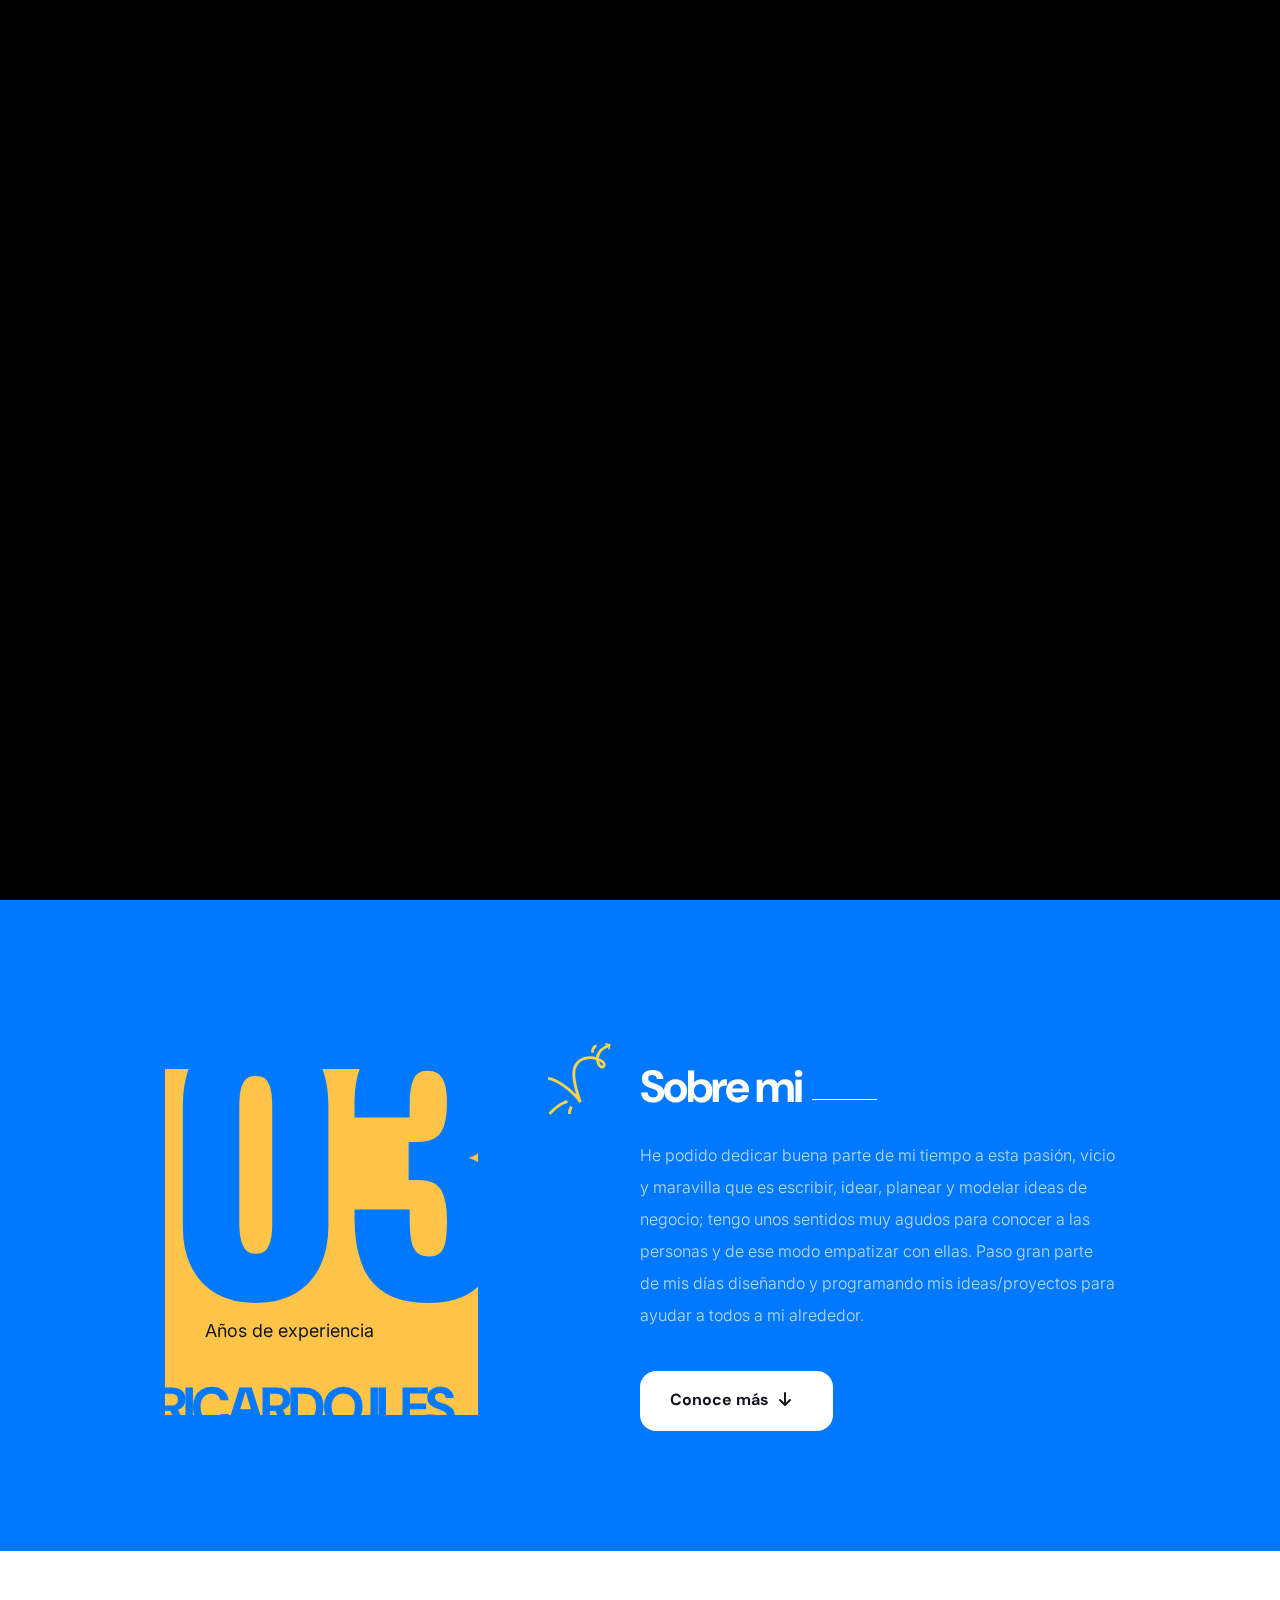
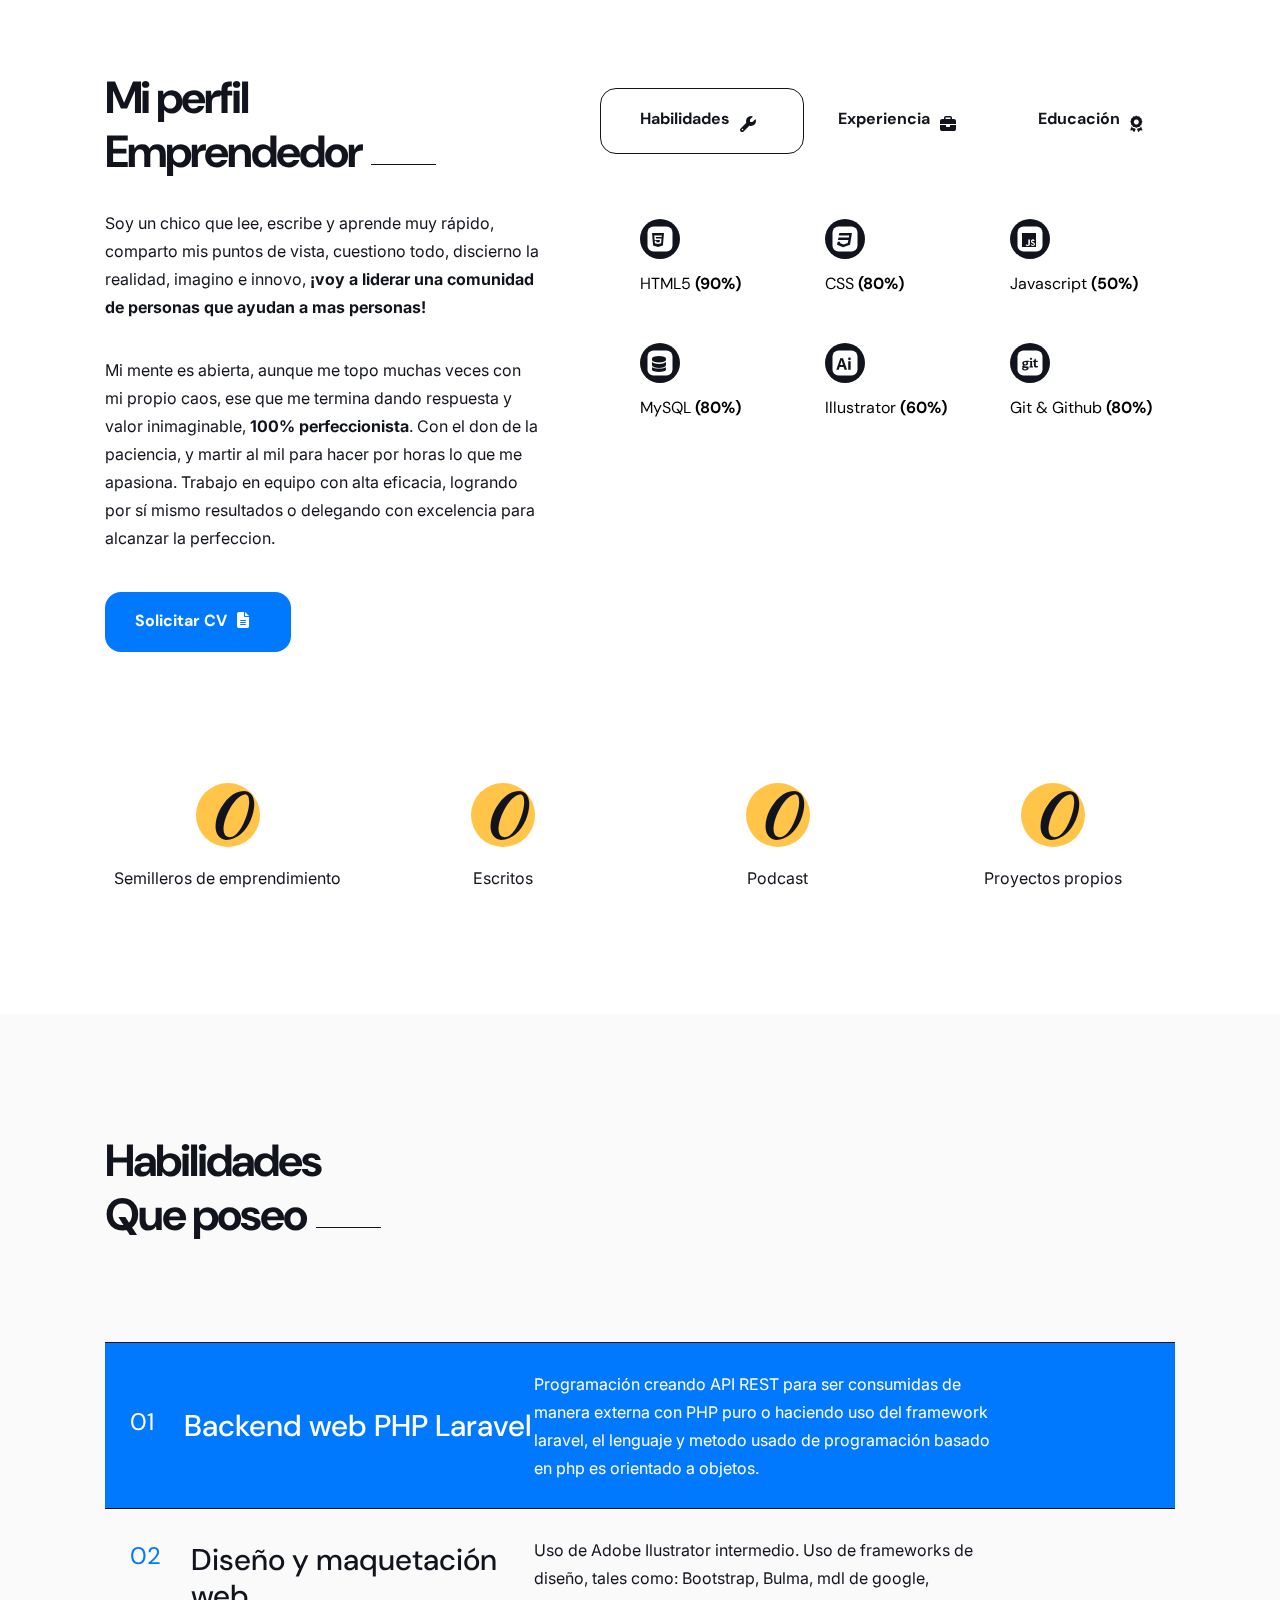
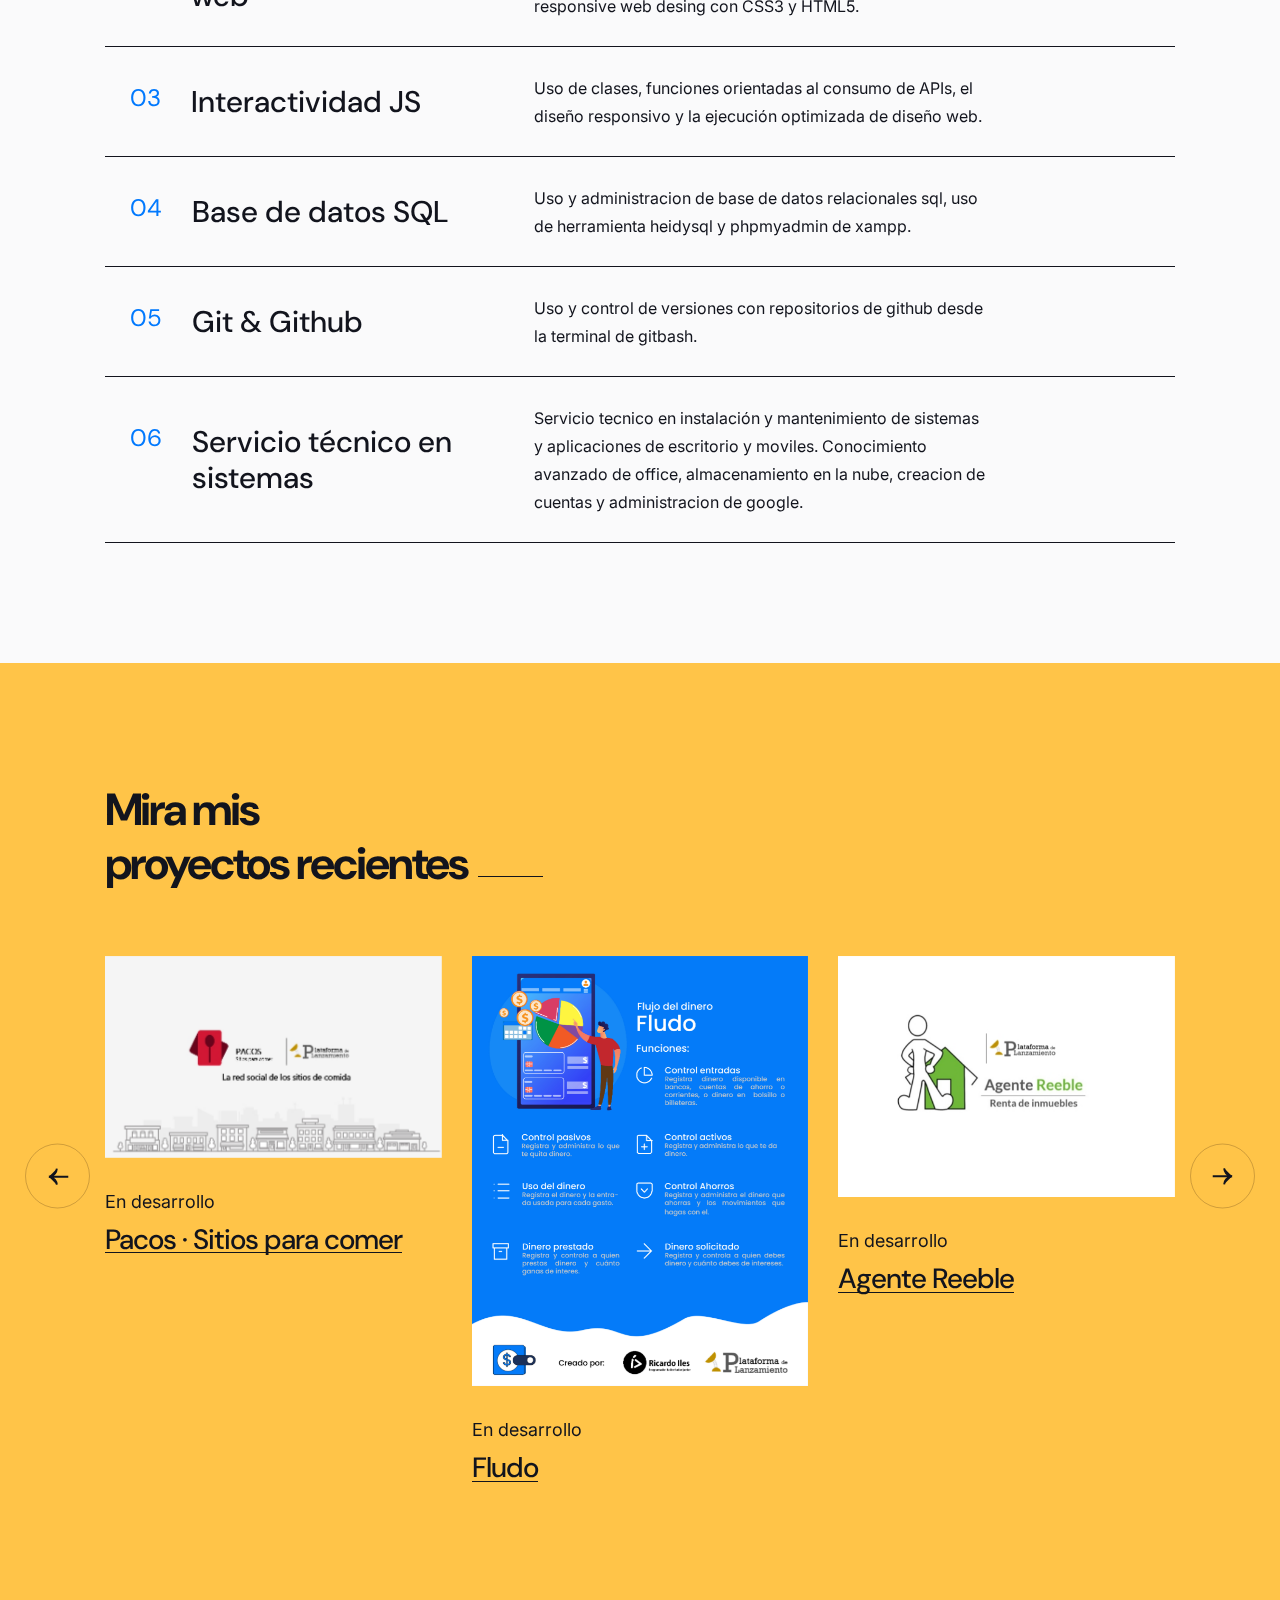
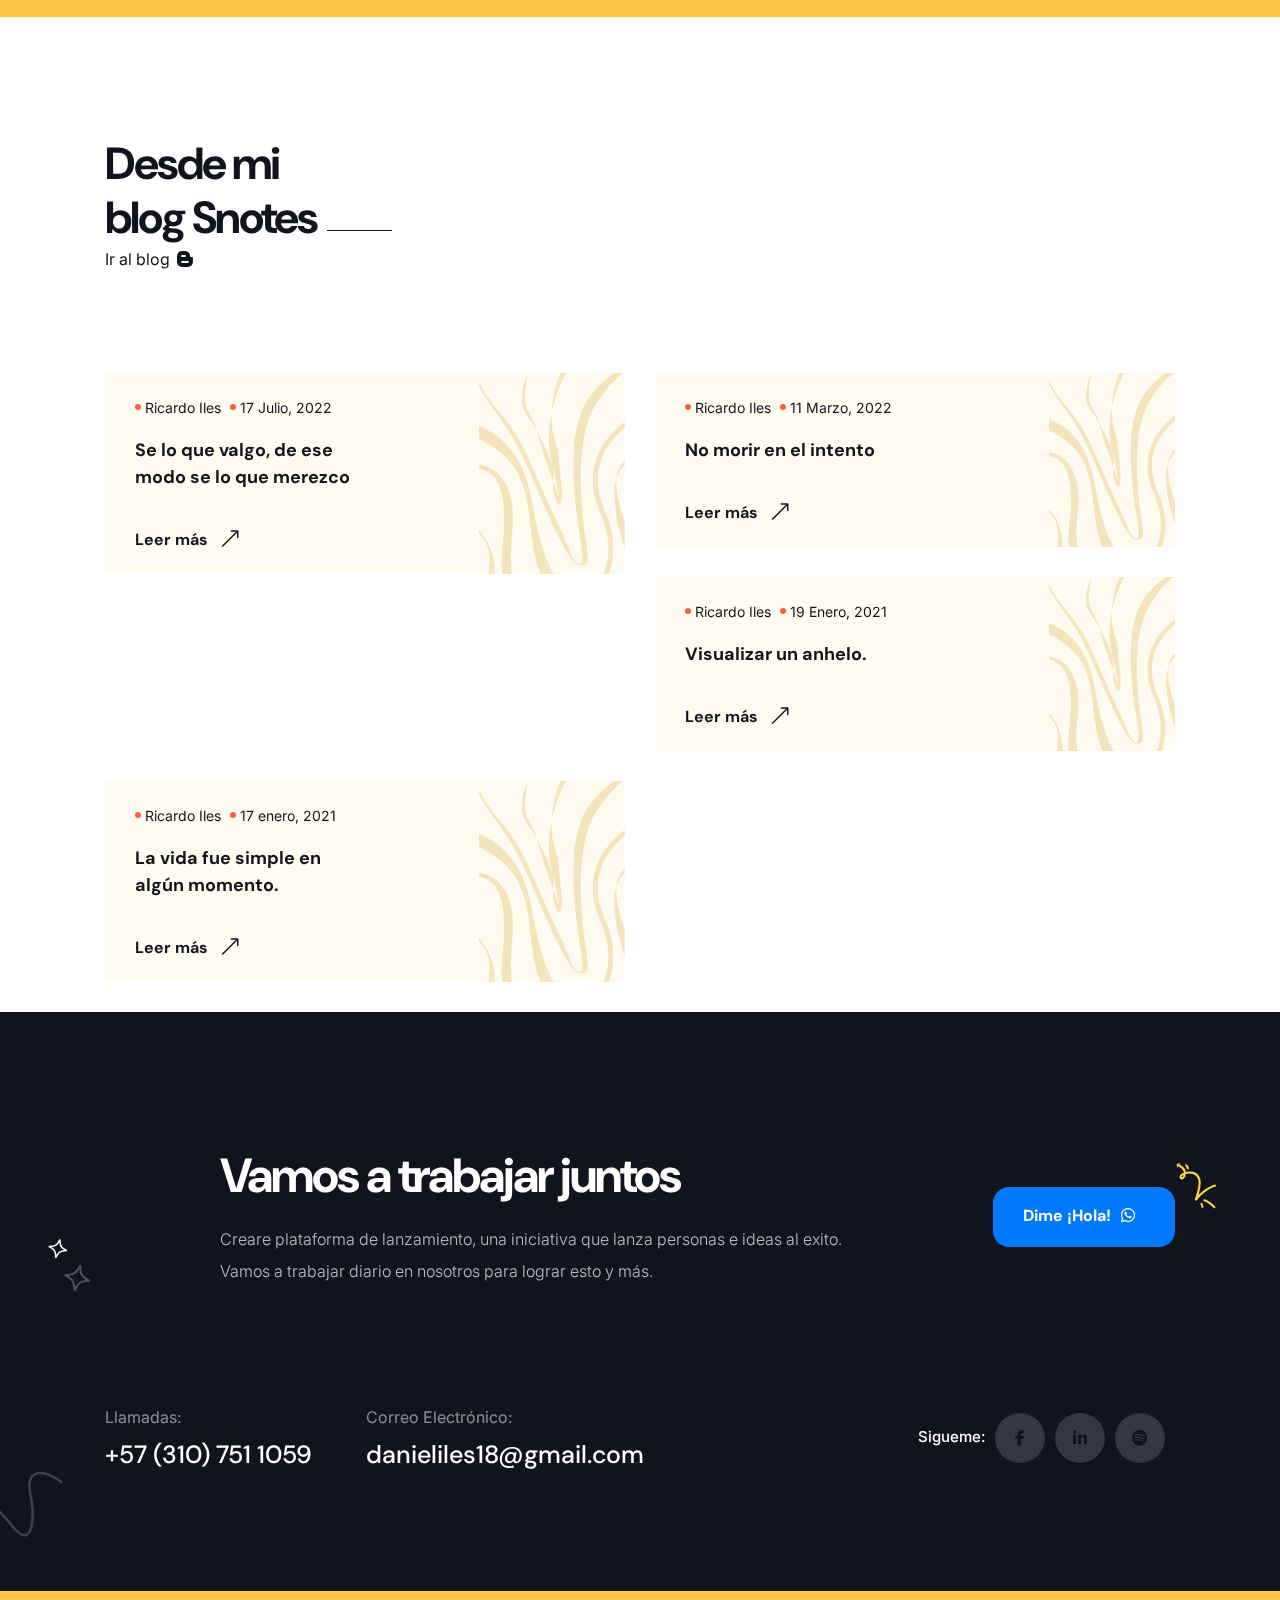
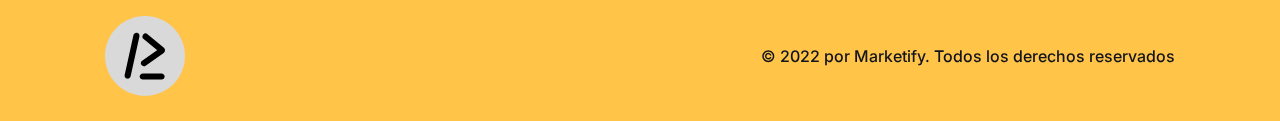
==== commit f3ad71f6: "subi nuevo portafolio julio 2022" ====
--- a/index.html
+++ b/index.html
@@ -1,423 +1,920 @@
 <!DOCTYPE html>
-<html lang="en">
-  	<head>
-	    <meta charset="UTF-8" />
-	    <meta name="viewport" content="width=device-width, initial-scale=1, shrink-to-fit=no" />
-	    <meta http-equiv="x-ua-compatible" content="ie=edge" />
-	    <title>Ricardo Iles</title>
-	    <!-- MDB icon me-pdl-->
-		    <link rel="icon" href="imagenes/me-icon.png" type="image/x-icon" />
-	    <!-- Font Awesome -->
-	    <link rel="stylesheet" href="https://use.fontawesome.com/releases/v5.11.2/css/all.css" />
-	    <!-- Google Fonts Roboto -->
-	    <link
-	      rel="stylesheet"
-	      href="https://fonts.googleapis.com/css2?family=Roboto:wght@300;400;500;700&display=swap"
-	    />
-	    <!-- MDB -->
-	    <link rel="stylesheet" href="css/mdb.min.css" />
-	    <!-- Custom styles -->	
-	    <link rel="stylesheet" type="text/css" href="css/index.css">
-	    <style></style>
-  	</head>
-  <body>
-  	<!-- nav -->
-    <div class="container my-5">
-		<div class="row mb-5">
-		    <div class="col-12">
-		      <ul class="nav justify-content-end">
-		        <li class="nav-item">
-		          	<a class="nav-link" href="#blogger">
-			          	<button type="button" class="btn btn-warning btn-rounded">
-			              <i class="fab fa-blogger-b fa-lg pe-1"></i> Blog Snotes
-			            </button>
-		        	</a>
-		        </li>
-		      </ul>
-		    </div>
-	    </div>
+<!--[if lt IE 7 ]><html class="ie ie6" lang="en"> <![endif]-->
+<!--[if IE 7 ]><html class="ie ie7" lang="en"> <![endif]-->
+<!--[if IE 8 ]><html class="ie ie8" lang="en"> <![endif]-->
+<!--[if (gte IE 9)|!(IE)]><!--><html lang="en"> <!--<![endif]-->
+
+<head>
+
+<meta http-equiv="Content-Type" content="text/html; charset=utf-8" />
+
+<meta name="description" content="Name of your web site">
+<meta name="author" content="Marketify">
+
+<meta name="viewport" content="width=device-width, initial-scale=1, maximum-scale=1">
+
+<title>Ricardo Iles</title>
+<!-- logo pagina -->
+<link rel="shortcut icon" href="img/logo.svg" type="image/png" />
+
+<!-- STYLES -->
+<link href="https://fonts.googleapis.com/css2?family=Inter:wght@100;200;300;400;500;600;800;900&display=swap" rel="stylesheet">
+<link href="https://fonts.googleapis.com/css2?family=DM+Sans:ital,wght@0,400;0,500;0,700;1,400;1,500;1,700&display=swap" rel="stylesheet">
+<link href="https://fonts.googleapis.com/css2?family=Oswald:wght@200;300;400;500;600;700&display=swap" rel="stylesheet">
+<link href="https://fonts.googleapis.com/css2?family=Kaushan+Script&display=swap" rel="stylesheet">
+
+<link rel="stylesheet" type="text/css" href="css/plugins.css" />
+<link rel="stylesheet" type="text/css" href="css/dark.css" />
+<link rel="stylesheet" type="text/css" href="css/style.css" />
+<!--[if lt IE 9]> <script type="text/javascript" src="js/modernizr.custom.js"></script> <![endif]-->
+<!-- font awesome icons -->
+<link rel="stylesheet" type="text/css" href="https://cdnjs.cloudflare.com/ajax/libs/font-awesome/6.1.1/css/all.min.css">
+<!-- /STYLES -->
+</head>
+
+<body> 
+	
+	<!-- PRELOADER -->
+	<div id="preloader">
+		<div class="loader_line"></div>
 	</div>
-	<!-- End nav -->
-
-	<!-- Container sobre mi -->
-	<div class="container my-5">
-      <!--Section: Container sobre mi-->
-	      <section>
-	        <div class="row">
-	          <div class="col-md-6">
-	            <img
-	              src="imagenes/me-pdl.jpg"
-	              class="img-fluid shadow-2-strong me-pdl"
-	            />
-	          </div>
-	          <div class="col-md-6">
-	            <p class="mb-4 me-text-sobremi">
-	            	<h3>Ricardo Iles</h3>
-	            	CEO Plataforma de lanzamiento, diseñador y desarrollador web
-	            	<br>
-	            	<hr class="me-hr">
-	              Soy un chico emprendedor apasionado, desarrollador y diseñador de software web junior. Estoy creando una iniciativa de desarrollo tecnológico y social que lanza personas e ideas al éxito. 
-	            </p>
-	            <a class="nav-link" href="#habilidades">
-		          	<button type="button" class="btn btn-primary btn-rounded">
-		              <i class="fas fa-arrow-down fa-lg pe-1"></i>
-		            </button>
-		        </a>
-	          </div>
-	        </div>
-	      </section>
-      <!--Section: Container sobre mi-->
-    </div>
-    <!-- End Container sobre mi -->
-
-    <!-- Container habilidades -->
-    <div id="habilidades" class="container my-5 p-5 shadow-3">
-      <!--Section: Container habilidades-->
-      <section>
-        <h3 class="mb-4 text-center">Mis habilidades</h3>
-
-        <!-- Accordion wrapper -->
-        <div class="accordion" id="accordionExample">
-          <!-- Single collapse -->
-          <!-- primer habilidad -->
-          <div id="headingOne">
-            <h2>
-              <button
-                class="btn btn-link btn-block text-start ps-3"
-                type="button"
-                data-mdb-toggle="collapse"
-                data-mdb-target="#collapseOne"
-                aria-expanded="true"
-                aria-controls="collapseOne"
-              >
-                <b class="base">80%</b> - Programación web PHP y LARAVEL	
-              </button>
-            </h2>
-          </div>
-
-          <div
-            id="collapseOne"
-            class="collapse show ps-3"
-            aria-labelledby="headingOne"
-            data-parent="#accordionExample"
-          >
-            Progrmación creando API REST para ser consumidas de manera externa con PHP puro o haciendo uso del framework laravel, el lenguaje y metodo usado de programación basado en php es orientado a objetos.
-          </div>
-          <!-- primer habilidad -->
-
-          <!-- segunda habilidad -->
-          <div id="headingTwo">
-            <h2>
-              <button
-                class="btn btn-link btn-block text-start ps-3 collapsed"
-                type="button"
-                data-mdb-toggle="collapse"
-                data-mdb-target="#collapseTwo"
-                aria-expanded="false"
-                aria-controls="collapseTwo"
-              >
-                <b class="base">90%</b> - Diseño y maquetación web HTML5 y CSS3
-              </button>
-            </h2>
-          </div>
-
-          <div
-            id="collapseTwo"
-            class="collapse ps-3"
-            aria-labelledby="headingTwo"
-            data-parent="#accordionExample"
-          >
-            Uso de Adobe Ilustrator intermedio. <br> Uso de frameworks de diseño, tales como: Bootstrap, Bulma, mdl de google, responsive web desing con CSS3 y HTML5.
-          </div>
-          <!-- segunda habilidad -->
-
-          <!-- tercer habilidad -->
-          <div id="headingThree">
-            <h2>
-              <button
-                class="btn btn-link btn-block text-start ps-3 collapsed"
-                type="button"
-                data-mdb-toggle="collapse"
-                data-mdb-target="#collapseThree"
-                aria-expanded="false"
-                aria-controls="collapseThree"
-              >
-                <b class="base">80%</b> - Interactividad y desarrollo de Javascript web
-              </button>
-            </h2>
-          </div>
-
-          <div
-            id="collapseThree"
-            class="collapse ps-3"
-            aria-labelledby="headingThree"
-            data-parent="#accordionExample"
-          >
-            Uso de clases, funciones orientadas al consumo de APIs, el diseño responsivo y la ejecución optimizada de diseño web.
-          </div>
-          <!-- tercer habilidad -->
-
-          <!-- cuarta habilidad -->
-          <div id="headingFour">
-            <h2>
-              <button
-                class="btn btn-link btn-block text-start ps-3 collapsed"
-                type="button"
-                data-mdb-toggle="collapse"
-                data-mdb-target="#collapseFour"
-                aria-expanded="false"
-                aria-controls="collapseFour"
-              >
-                <b class="base">90%</b> - Base de datos SQL
-              </button>
-            </h2>
-          </div>
-
-          <div
-            id="collapseFour"
-            class="collapse ps-3"
-            aria-labelledby="headingFour"
-            data-parent="#accordionExample"
-          	>
-            Uso y administracion de base de datos relacionales sql, uso de herramienta heidysql y phpmyadmin de xampp.
-          </div>
-          <!-- cuarta habilidad -->
-
-          <!-- quinta habilidad -->
-          <div id="headingFive">
-            <h2>
-              <button
-                class="btn btn-link btn-block text-start ps-3 collapsed"
-                type="button"
-                data-mdb-toggle="collapse"
-                data-mdb-target="#collapseFive"
-                aria-expanded="false"
-                aria-controls="collapseFive"
-              >
-                <b class="base">90%</b> - Git & Github
-              </button>
-            </h2>
-          </div>
-
-          <div
-            id="collapseFive"
-            class="collapse ps-3"
-            aria-labelledby="headingFive"
-            data-parent="#accordionExample"
-          	>
-            Uso y control de versiones con repositorios de github desde la terminal de gitbash.
-          </div>
-          <!-- quinta habilidad -->
-
-          <!-- sexta habilidad -->
-          <div id="headingSix">
-            <h2>
-              <button
-                class="btn btn-link btn-block text-start ps-3 collapsed"
-                type="button"
-                data-mdb-toggle="collapse"
-                data-mdb-target="#collapseSix"
-                aria-expanded="false"
-                aria-controls="collapseSix"
-              >
-                <b class="base">90%</b> - 
-                Servicio tecnico en instalación y mantenimiento de sistemas y aplicaciones. 
-              </button>
-            </h2>
-          </div>
-
-          <div
-            id="collapseSix"
-            class="collapse ps-3"
-            aria-labelledby="headingSix"
-            data-parent="#accordionExample"
-          	>
-            Servicio tecnico en instalación y mantenimiento de sistemas y aplicaciones de escritorio y moviles.<br> Conocimiento avanzado de office, almacenamiento en la nube, creacion de cuentas y administracion de google.
-          </div>
-          <!-- sexta habilidad -->
-        </div>
-        <!-- Accordion wrapper -->
-      </section>
-      <!--Section: FAQ 1-->
-    </div>
-    <!-- End Container habilidades -->
-
-    <!-- Container Experiencias -->
-    <div id="experiencias" class="container my-5 px-5 pt-5 pb-4">
-      <!--Section: Projects 2-->
-      <section class="text-center">
-        <h3 class="mb-5">Experiencias laborales</h3>
-
-        <div class="row">
-          <div class="col-md-12 col-lg-4 mb-4">
-            <div class="bg-image hover-zoom mb-4 shadow-1-strong rounded">
-              <img src="https://s3.amazonaws.com/site.wearemo-com/news-img/mu-news.png" class="img-fluid" />
-              <a href="#!">
-                <div class="mask"></div>
-              </a>
-            </div>
-            <h5 class="mb-3">Mensajeros urbanos <br> <i class="me-text-peque">Pasante Fullstack</i></h5>
-            <p class="mb-4">
-              	Julio 2017 - Febrero 2018 <br>
-				Hice las practicas de mi tecnología en esta increíble startup, como desarrollador y diseñador de los desarrollos paralelos para el área de servicio al cliente.
-				<br> <i class="me-text-peque">Programacion y diseño web PHP LARAVEL</i>
-            </p>
-            <a href="https://mensajerosurbanos.com/" target="_blank"><button class="btn btn-info">Visitar Empresa</button></a>
-          </div>
-          <div class="col-md-6 col-lg-4 mb-4">
-            <div class="bg-image hover-zoom mb-4 shadow-1-strong rounded">
-              <img src="https://www.brcna.mil.co/tools/microsThumb.php?src=recursos_user/imagenes/editores/286248/WhatsApp_Image_2020_02_14_at_18.05.50.jpeg&h=3000" class="img-fluid" />
-              <a href="#!">
-                <div class="mask"></div>
-              </a>
-            </div>
-            <h5 class="mb-3">Ejercito nacional<br> <i class="me-text-peque">Regimen interno</i></h5>
-            <p class="mb-4">
-              	Enero 2019 - Febrero 2020 <br>
-				Prestando el servicio militar me desempeñe en asistencia y servicios de sistemas, control y distribución de material militar por medio de ejecución de software empresarial.
-				<br> <i class="me-text-peque">Gestion administrativa</i>
-            </p>
-            <a href="https://www.brcna.mil.co/brigada_especial_narcotrafico/conozcanos" target="_blank"><button class="btn btn-info">Visitar Empresa</button></a>
-          </div>
-          <div class="col-md-6 col-lg-4 mb-4">
-            <div class="bg-image hover-zoom mb-4 shadow-1-strong rounded">
-              <img src="imagenes/pdl-landing-page.png" class="img-fluid" />
-              <a href="#!">
-                <div class="mask"></div>
-              </a>
-            </div>
-            <h5 class="mb-3">Plataforma de lanzamiento</h5>
-            <p class="mb-4">
-              	Marzo 2020 - Actualidad <br>
-				Durante la pandemia he consolidado una iniciativa y creado cada parte de ella, afianzando habilidades necesarias; diseñando y desarrollando.
-				<br><i class="me-text-peque">Gestion administrativa, liderazgo y programacion web</i>
-            </p>
-            <button class="btn btn-info">En construcción</button>
-          </div>
-        </div>
-      </section>
-      <!--Section: Projects 2-->
-    </div>
-    <!-- End Container Experiencias -->
-
-    <!-- Container blogger -->
-    <div id="blogger" class="container my-5 p-5 shadow-3">
-      <!--Section: blogger-->
-      <section>
-        <div class="row">
-          <div class="col-lg-7 mb-4 mb-lg-0 align-self-center text-center text-lg-start">
-            <h3 class="mb-3">Explora mi blog</h3>
-            <p class="mb-4">
-              No es contenido escrito específicamente a alguien o algo, en realidad son escritos que hacen eco en la vida de todos, ya que todos estamos en el mismo planeta y en ocasiones viviendo las mismas situaciones; el propósito de estas notas no son otro, mas que el de dar a cada uno de los lectores una visión mas amplia del mundo, de la vida, de las situaciones, de los demás. <br><b>Mira que te hace eco, cuestiona y comparte.</b>
-            </p>
-            <a href="http://snotesiles.blogspot.com/" target="_blank">
-            	<button type="button" class="btn btn-warning mb-1">
-	              <i class="fab fa-blogger-b fa-lg pe-1"></i> Visitar blog
-	            </button>
-	        </a>
-          </div>
-          <div class="col-lg-5 mb-4 mb-lg-0">
-            <img
-              src="imagenes/blogger.jpg"
-              class="img-fluid mx-auto me-blogger-image"
-              alt="Sample image"
-            />
-          </div>
-        </div>
-      </section>
-      <!--Section: blogger-->
-    </div>
-    <!-- End Container blogger -->
-
-    <!-- div proyectos pdl -->
-    <div id="pdl" class="my-5">
-      <!--Section: proyectos pdl-->
-      <section class="text-center py-5" style="background-color: #ebebeb;">
-      	<h3 class="mb-4">Plataforma de lanzamiento <br> 
-        	<h5 style="font-size:14px">Es una iniciativa de desarrollo tecnológico y social que lanza personas e 	ideas al éxito.
-			</h5>
-		</h3> <br>
-        <div class="container">
-          <div class="row">
-            <div class="col-lg-3 col-md-6">
-              <a href="http://pacos.site/" target="_blank">
-	            <img
-	              src="imagenes/pacos.png"
-	              class="img-fluid mx-auto me-project-image"
-	              alt="Logo"
-	            />
-            </a>
-            </div>
-            <div class="col-lg-3 col-md-6">
-              <img
-                src="imagenes/seron.png"
-                class="img-fluid me-project-image"
-                alt="Logo"
-              />
-            </div>
-            <div class="col-lg-3 col-md-6">
-              <img
-                src="imagenes/relatados.png"
-                class="img-fluid me-project-image"
-                alt="Logo"
-              />
-            </div>
-            <div class="col-lg-3 col-md-6">
-              <img
-                src="imagenes/shareart.png"
-                class="img-fluid me-project-image"
-                alt="Logo"
-              />
-            </div>
-            <div class="col-lg-3 col-md-6">
-              <img
-                src="imagenes/conquistadores.png"
-                class="img-fluid me-project-image"
-                alt="Logo"
-              />
-            </div>
-            <div class="col-lg-3 col-md-6">
-              <img
-                src="imagenes/fludo.png"
-                class="img-fluid me-project-image"
-                alt="Logo"
-              />
-            </div>
-            <div class="col-lg-3 col-md-6">
-              <img
-                src="imagenes/AgenteReeble.png"
-                class="img-fluid me-project-image"
-                alt="Logo"
-              />
-            </div>
-          </div>
-        </div>
-      </section>
-      <!--Section: Customers 3-->
-    </div>
-    <!-- End div proyectos pdl -->
-
-    <!-- Container contacto -->
-    <div id="contact" class="container my-5 p-5">
-      <!--Section: Call to action 3-->
-      <section class="text-center">
-        <h5 class="mb-3">Contactame a través de:</h5>
-
-        <a href="https://www.facebook.com/riccardoiles" target="_blank" class="mx-1" role="button"><i class="fab fa-facebook-f"></i></a>
-        <a href="https://wa.link/vlfcpn" target="_blank" class="mx-1" role="button"><i class="fab fa-whatsapp"></i></a>
-        <a href="https://twitter.com/RiccardoIles" target="_blank" class="mx-1" role="button"><i class="fab fa-twitter"></i></a>
-        <a href="https://www.linkedin.com/in/riccardoiles/" target="_blank" class="mx-1" role="button"><i class="fab fa-linkedin-in"></i></a>
-        <a href="https://www.instagram.com/riccardoiles/" target="_blank" class="mx-1" role="button"><i class="fab fa-instagram"></i></a>
-        <a href="https://www.youtube.com/channel/UCJAAxH_fqTKwk_Df_sJRHXA" target="_blank" class="mx-1" role="button"><i class="fab fa-youtube"></i></a>  
-        <a href="https://mail.google.com/mail/u/0/?fs=1&tf=cm&to=danieliles18@gmail.com" target="_blank" class="mx-1" role="button"><i class="fas fa-envelope"></i></a>        
-      </section>
-      <!--Section: Call to action 3-->
-    </div>
-    <!-- End container contacto-->
-  </body>
-
-  <!-- MDB -->
-  <script type="text/javascript" src="js/mdb.min.js"></script>
-  <!-- Custom scripts -->
-  <script type="text/javascript"></script>
-</html>
+	<!-- /PRELOADER -->
+	
+	<!-- WRAPPER ALL -->
+	
+	<div class="orido_tm_all_wrap" data-magic-cursor="show">
+	
+		<!-- MOBILE MENU -->
+		<div class="orido_tm_mobile_menu">
+			<div class="mobile_menu_inner">
+				<div class="mobile_in">
+					<div class="logo">
+						<a href="#"><img src="img/logo-navbar.svg" alt="" /></a>
+					</div>
+					<div class="button"><a href="https://snotesiles.blogspot.com/" target="_blank">
+					Blog Snotes 
+					<i class="demo-icon icon-blogger">&#xe801;</i> 
+				</a></div>
+					<div class="trigger">
+						<div class="hamburger hamburger--slider">
+							<div class="hamburger-box">
+								<div class="hamburger-inner"></div>
+							</div>
+						</div>
+					</div>
+				</div>
+			</div>
+			<div class="dropdown">
+				<div class="dropdown_inner">
+					<ul class="anchor_nav">
+						<li class="current"><a href="#home">Inicio</a></li>
+						<li><a href="#about">Sobre mi</a></li>
+						<li><a href="#service">Habilidades</a></li>
+						<li><a href="#portfolio">Proyectos</a></li>
+						<li><a href="#blog">Blog</a></li>
+						<li><a href="#contact">Contactame</a></li>
+					</ul>
+				</div>
+			</div>
+		</div>
+		<!-- /MOBILE MENU -->
+	
+		<!-- HEADER -->
+		<div class="orido_tm_header">
+			<div class="header_in">
+				<div class="logo">
+					<a href="#"><img src="img/logo.svg" alt="" width="50px" height="50px" /></a>
+				</div>
+				<div class="menu">
+					<ul class="anchor_nav">
+						<li class="current"><a href="#home">Inicio</a></li>
+						<li><a href="#about">Sobre mi</a></li>
+						<li><a href="#service">Habilidades</a></li>
+						<li><a href="#portfolio">Proyectos</a></li>
+						<li><a href="#blog">Blog</a></li>
+						<li><a href="#contact">Contactame</a></li>
+					</ul>
+					<span class="ccc"></span>
+				</div>
+				<div class="button"><a href="https://snotesiles.blogspot.com/" target="_blank">
+					Blog Snotes 
+					<i class="demo-icon icon-blogger">&#xe801;</i> 
+				</a></div>
+			</div>
+		</div>
+		<!-- /HEADER -->
+		
+		<!-- HERO -->
+		<div class="orido_tm_hero" id="home">
+			<div class="container">
+				<div class="content">
+					<div class="details">
+						<div class="short">
+							<h3>Ricardo Iles <img class="svg" src="img/svg/hi.svg" alt="" /></h3>
+							<span class="job">Programador y Diseñador Web Junior</span>
+						</div>
+						<div class="text">
+							<p>Hola, soy un chico emprendedor, escribo, diseño y programo páginas web. <b>Regularmente hago podcast</b>.<br>
+							Estoy creando una iniciativa de desarrollo tecnológico y social que lanza personas e ideas al éxito.</p>
+						</div>
+						<div class="buttons">
+							<div class="orido_tm_boxed_button">
+								<a class="anchor" href="https://wa.link/vlfcpn" target="_blank"> Dime ¡Hola! 
+									<i class="svg fa-brands fa-whatsapp"></i>
+								</a>
+							</div>
+						</div>
+					</div>
+					
+				</div>
+				<div class="orido_tm_follow">
+					<span>Sigueme:</span>
+					<ul>
+						<li><a href="https://www.facebook.com/riccardoiles" target="_blank">
+							<i class="svg fa-brands fa-facebook-f"></i>
+						</a></li>
+						<li><a href="https://www.linkedin.com/in/riccardoiles/" target="_blank">
+							<i class="svg fa-brands fa-linkedin-in"></i>
+						</a></li>
+						<li><a href="https://anchor.fm/daniel-ricardo-iles" target="_blank">
+							<i class="svg fa-brands fa-spotify"></i>
+						</a></li>
+					</ul>
+				</div>
+			</div>
+			<div class="avatar">
+				<div class="img">
+					<img src="https://ricardoiles.github.io/me/imagenes/me-pdl.jpg" alt="" />
+				</div>
+			</div>
+		</div>
+		<!-- /HERO -->
+		
+		<!-- ABOUT -->
+		<div class="orido_tm_section" id="about">
+			<div class="orido_tm_about">
+				<div class="about_in">
+					<div class="left">
+						<div class="box">
+							<h3 class="year">03</h3>
+							<span class="experience">Años de experiencia</span>
+							<h3 class="name">Ricardo Iles</h3>
+						</div>
+					</div>
+					<div class="right">
+						<span class="element"><img class="svg" src="img/svg/element.svg" alt="" /></span>
+						<div class="orido_tm_main_title">
+							<h3><span>Sobre mi</span></h3>
+						</div>
+						<div class="text">
+							<p>He podido dedicar buena parte de mi tiempo a esta pasión, vicio y maravilla que es escribir, idear, planear y modelar ideas de negocio; tengo unos sentidos muy agudos para conocer a las personas y de ese modo empatizar con ellas. Paso gran parte de mis días diseñando y programando mis ideas/proyectos para ayudar a todos a mi alrededor.</p>
+						</div>
+						<div class="short">
+							<div class="orido_tm_boxed_button">
+								<a href="#habilidades">Conoce más 
+									<i class="svg fa-solid fa-arrow-down"></i>
+								</a>
+							</div>
+						</div>
+					</div>
+				</div>
+			</div>
+		</div>
+		<!-- /ABOUT -->
+		
+		<!-- INFORMATIONS -->
+		<div class="orido_tm_section">
+			<div class="orido_tm_informations">
+				<div class="container">
+					<div class="informations_inner">
+						<div class="left">
+							<div class="orido_tm_main_title">
+								<h3><span>Mi perfil<br />Emprendedor</span></h3>
+							</div>
+							<div class="text">
+								<p>
+									Soy un chico que lee, escribe y aprende muy rápido, comparto mis puntos de vista, cuestiono todo, discierno la realidad, imagino e innovo, <b>¡voy a liderar una comunidad de personas que ayudan a mas personas!</b>
+								</p>
+								<p>
+									Mi mente es abierta, aunque me topo muchas veces con mi propio caos, ese que me termina dando respuesta y valor inimaginable, <b>100% perfeccionista</b>. Con el don de la paciencia, y martir al mil para hacer por horas lo que me apasiona. Trabajo en equipo con alta eficacia, logrando por sí mismo resultados o delegando con excelencia para alcanzar la perfeccion.
+								</p>
+							</div>
+							<div class="orido_tm_boxed_button">
+								<a href="mailto:danieliles18gmail.com?subject=Solicitud%20CV&body=Hola,%20mediante%20tu%20portafolio%20solicito%20tu%20hoja%20de%20vida.%20Saludos%20cordiales." target="_blank">Solicitar CV 
+									<i class="svg fa-solid fa-file-lines"></i>
+								</a>
+							</div>
+						</div>
+						<div class="right">
+							<div class="filter">
+								<ul>
+									<li><a class="current" href="#" data-tab="tab_1"><span>Habilidades</span>
+										<i class="svg fa-solid fa-wrench"></i></a> 
+									</li>
+									<li><a href="#" data-tab="tab_2"><span>Experiencia</span> 
+										<i class="svg fa-solid fa-briefcase"></i></a>
+									</li>
+									<li><a href="#" data-tab="tab_3"><span>Educación</span>
+										<i class="svg fa-solid fa-award"></i></a>
+									</li>
+								</ul>
+								<span class="ccc"></span>
+							</div>
+							<div class="content">
+								<div id="tab_1" class="wrapper current">
+									<div class="skillbox">
+										<ul>
+											<li>
+												<div class="list_inner">
+													<span class="icon">
+														<span class="in">
+															<i class="svg fa-brands fa-html5"></i>
+														</span>
+													</span>
+													<p class="name">HTML5 <span>(90%)</span></p>
+												</div>
+											</li>
+											<li>
+												<div class="list_inner">
+													<span class="icon">
+														<span class="in">
+															<i class="svg fa-brands fa-css3"></i>
+														</span>
+													</span>
+													<p class="name">CSS <span>(80%)</span></p>
+												</div>
+											</li>
+											<li>
+												<div class="list_inner">
+													<span class="icon">
+														<span class="in">
+															<i class="svg fa-brands fa-js"></i>
+														</span>
+													</span>
+													<p class="name"> Javascript <span>(50%)</span></p>
+												</div>
+											</li>
+											<li>
+												<div class="list_inner">
+													<span class="icon">
+														<span class="in">
+															<i class="svg fa-solid fa-database"></i>
+														</span>
+													</span>
+													<p class="name"> MySQL <span>(80%)</span></p>
+												</div>
+											</li>
+											<li>
+												<div class="list_inner">
+													<span class="icon">
+														<span class="in">
+															<img class="svg" src="img/svg/illustrator.svg" alt="" />
+														</span>
+													</span>
+													<p class="name">Illustrator <span>(60%)</span></p>
+												</div>
+											</li>
+											<li>
+												<div class="list_inner">
+													<span class="icon">
+														<span class="in">
+															<i class="svg fa-brands fa-git"></i>
+														</span>
+													</span>
+													<p class="name">Git & Github <span>(80%)</span></p>
+												</div>
+											</li>
+										</ul>
+									</div>
+								</div>
+								<div id="tab_2" class="wrapper">
+									<div class="timelinebox">
+										<ul>
+											<li>
+												<div class="list_inner">
+													<div class="time">
+														<span class="year">Mar. 2022 - Jun. 2022</span>
+														<span class="company">Cinema Uniplaza.</span>
+													</div>
+													<div class="job">
+														<h3><span>Operario cinema y parque diversiones</span></h3>
+													</div>
+												</div>
+											</li>
+											<li>
+												<div class="list_inner">
+													<div class="time">
+														<span class="year">Nov. 2021 - Ene. 2022</span>
+														<span class="company">Transito SION.</span>
+													</div>
+													<div class="job">
+														<h3><span>Asesor administrativo y servicios</span></h3>
+													</div>
+												</div>
+											</li>
+											<li>
+												<div class="list_inner">
+													<div class="time">
+														<span class="year">May. 2021 - Oct. 2021</span>
+														<span class="company">Claro - Jesmar Comunic.</span>
+													</div>
+													<div class="job">
+														<h3><span>Asesor comercial ventas y servicios</span></h3>
+													</div>
+												</div>
+											</li>
+											<li>
+												<div class="list_inner">
+													<div class="time">
+														<span class="year">Nov. 2020 - Ene. 2021</span>
+														<span class="company">Golden marketing.</span>
+													</div>
+													<div class="job">
+														<h3><span>Mercaderista y entrenador de ventas</span></h3>
+													</div>
+												</div>
+											</li>
+											<li>
+												<div class="list_inner">
+													<div class="time">
+														<span class="year">Dic. 2018 - Ene. 2020</span>
+														<span class="company">Ejercito nacional.</span>
+													</div>
+													<div class="job">
+														<h3><span>Regimen interno y aux. TIC</span></h3>
+													</div>
+												</div>
+											</li>
+											<li>
+												<div class="list_inner">
+													<div class="time">
+														<span class="year">Jul. 2017 - Ene. 2018</span>
+														<span class="company">Mensajeros urbanos.</span>
+													</div>
+													<div class="job">
+														<h3><span>Programador y diseñador web</span></h3>
+													</div>
+												</div>
+											</li>
+										</ul>
+									</div>
+								</div>
+								<div id="tab_3" class="wrapper">
+									<div class="timelinebox">
+										<ul>
+											<li>
+												<div class="list_inner">
+													<div class="time">
+														<span class="year">2020</span>
+														<span class="company">Politécnico Gran Colombiano</span>
+													</div>
+													<div class="job">
+														<h3><span>(6 semestre) Ing. de software</span></h3>
+													</div>
+												</div>
+											</li>
+											<li>
+												<div class="list_inner">
+													<div class="time">
+														<span class="year">2016 - 2018</span>
+														<span class="company">SENA</span>
+													</div>
+													<div class="job">
+														<h3><span>Tg. Programación y diseño de software</span></h3>
+													</div>
+												</div>
+											</li>
+											<li>
+												<div class="list_inner">
+													<div class="time">
+														<span class="year">2014</span>
+														<span class="company">Politécnico americano</span>
+													</div>
+													<div class="job">
+														<h3><span>Tecnico en sistemas</span></h3>
+													</div>
+												</div>
+											</li>
+										</ul>
+									</div>
+								</div>
+							</div>
+						</div>
+					</div>
+				</div>
+			</div>
+		</div>
+		<!-- /INFORMATIONS -->
+		
+		<!-- COUNTER -->
+		<div class="orido_tm_section">
+			<div class="orido_tm_counter">
+				<div class="container">
+					<div class="counter_list">
+						<ul>
+							<li>
+								<div class="list_inner">
+									<h3><span class="counter_item" data-from="0" data-to="5" data-speed="2000">0</span></h3>
+									<span class="title">Semilleros de emprendimiento</span>
+								</div>
+							</li>
+							<li>
+								<div class="list_inner">
+									<h3><span class="counter_item" data-from="0" data-to="168" data-speed="2000">0</span></h3>
+									<span class="title">Escritos</span>
+								</div>
+							</li>
+							<li>
+								<div class="list_inner">
+									<h3><span class="counter_item" data-from="0" data-to="3" data-speed="2000">0</span></h3>
+									<span class="title">Podcast</span>
+								</div>
+							</li>
+							<li>
+								<div class="list_inner">
+									<h3><span class="counter_item" data-from="0" data-to="6" data-speed="2000">0</span></h3>
+									<span class="title">Proyectos propios</span>
+								</div>
+							</li>
+						</ul>
+					</div>
+				</div>
+			</div>
+		</div>
+		<!-- /COUNTER -->
+		
+		<!-- SERVICE -->
+		<div class="orido_tm_section" id="service">
+			<div class="orido_tm_service">
+				<div class="container">
+					<div class="orido_tm_main_title">
+						<h3><span>Habilidades<br />Que poseo</span></h3>
+					</div>
+					<div class="service_list">
+						<ul>
+							<li class="current">
+								<div class="list_inner">
+									<div class="left">
+										<span class="number">01</span>
+										<h3 class="title">Backend web PHP Laravel</h3>
+									</div>
+									<div class="right">
+										<div class="text">
+											<p>Programación creando API REST para ser consumidas de manera externa con PHP puro o haciendo uso del framework laravel, el lenguaje y metodo usado de programación basado en php es orientado a objetos.</p>
+										</div>
+									</div>
+								</div>
+							</li>
+							<li>
+								<div class="list_inner">
+									<div class="left">
+										<span class="number">02</span>
+										<h3 class="title">Diseño y maquetación web</h3>
+									</div>
+									<div class="right">
+										<div class="text">
+											<p>Uso de Adobe Ilustrator intermedio. Uso de frameworks de diseño, tales como: Bootstrap, Bulma, mdl de google, responsive web desing con CSS3 y HTML5.</p>
+										</div>
+									</div>
+								</div>
+							</li>
+							<li>
+								<div class="list_inner">
+									<div class="left">
+										<span class="number">03</span>
+										<h3 class="title">Interactividad JS</h3>
+									</div>
+									<div class="right">
+										<div class="text">
+											<p>Uso de clases, funciones orientadas al consumo de APIs, el diseño responsivo y la ejecución optimizada de diseño web.</p>
+										</div>
+										
+									</div>									
+								</div>
+							</li>
+							<li>
+								<div class="list_inner">
+									<div class="left">
+										<span class="number">04</span>
+										<h3 class="title">Base de datos SQL</h3>
+									</div>
+									<div class="right">
+										<div class="text">
+											<p>Uso y administracion de base de datos relacionales sql, uso de herramienta heidysql y phpmyadmin de xampp.</p>
+										</div>
+									</div>									
+								</div>
+							</li>
+							<li>
+								<div class="list_inner">
+									<div class="left">
+										<span class="number">05</span>
+										<h3 class="title">Git & Github</h3>
+									</div>
+									<div class="right">
+										<div class="text">
+											<p>Uso y control de versiones con repositorios de github desde la terminal de gitbash.</p>
+										</div>
+									</div>									
+								</div>
+							</li>
+							<li>
+								<div class="list_inner">
+									<div class="left">
+										<span class="number">06</span>
+										<h3 class="title">Servicio técnico en sistemas</h3>
+									</div>
+									<div class="right">
+										<div class="text">
+											<p>Servicio tecnico en instalación y mantenimiento de sistemas y aplicaciones de escritorio y moviles. Conocimiento avanzado de office, almacenamiento en la nube, creacion de cuentas y administracion de google.</p>
+										</div>
+									</div>									
+								</div>
+							</li>
+						</ul>
+						<span class="ccc"></span>
+					</div>
+				</div>
+			</div>
+		</div>
+		<!-- /SERVICE -->
+		
+		<!-- PORTFOLIO -->
+		<div class="orido_tm_section" id="portfolio">
+			<div class="orido_tm_portfolio">
+				<div class="container">
+					<div class="orido_tm_main_title">
+						<h3><span>Mira mis<br />proyectos recientes</span></h3>
+					</div>
+					<div class="portfolio_list">
+						<ul class="owl-carousel gallery_zoom">
+							<li>
+								<div class="list_inner">
+									<div class="image">
+										<img src="img/thumbs/pacos.jpg" alt="" />
+										<div class="main" data-img-url="img/thumbs/pacos.jpg"></div>
+									</div>
+									<div class="details">
+										<span class="category">En desarrollo</span>
+										<h3 class="title"><span>Pacos &middot; Sitios para comer</span></h3>
+									</div>
+								</div>
+							</li>
+							<li>
+								<div class="list_inner">
+									<div class="image">
+										<img src="img/thumbs/flyer-fludo.jpg" alt="" />
+										<div class="main" data-img-url="img/thumbs/flyer-fludo.jpg"></div>
+									</div>
+									<div class="details">
+										<span class="category">En desarrollo</span>
+										<h3 class="title"><span>Fludo </span></h3>
+									</div>
+								</div>
+							</li>
+							<li>
+								<div class="list_inner">
+									<div class="image">
+										<img src="img/thumbs/reeble.jpg" alt="" />
+										<div class="main" data-img-url="img/thumbs/reeble.jpg"></div>
+									</div>
+									<div class="details">
+										<span class="category">En desarrollo</span>
+										<h3 class="title"><span>Agente Reeble</span></h3>
+									</div>
+								</div>
+							</li>
+						</ul>
+						<a class="prev_button" href="#"><img class="svg" src="img/svg/prev.svg" alt="" /></a>
+						<a class="next_button" href="#"><img class="svg" src="img/svg/next.svg" alt="" /></a>
+					</div>
+				</div>
+			</div>
+		</div>
+		<!-- /PORTFOLIO -->
+		
+		<!-- NEWS -->
+		<div class="orido_tm_section" id="blog">
+			<div class="orido_tm_news">
+				<div class="container">
+					<div class="orido_tm_main_title">
+						<h3><span>Desde mi<br />blog Snotes</span></h3>
+						<p>
+							<div class="button">
+								<a href="https://snotesiles.blogspot.com/" target="_blank">
+									Ir al blog
+									<i class="demo-icon icon-blogger">&#xe801;</i> 
+								</a>
+							</div>
+						</p>
+					</div>
+					<div class="news_list">
+						<ul>
+							<li>
+								<div class="list_inner">
+									<div class="left">
+										<div class="metabox">
+											<ul>
+												<li>
+													<span><a href="#">Ricardo Iles</a></span>
+												</li>
+												<li>
+													<span>17 Julio, 2022</span>
+												</li>
+											</ul>
+										</div>
+										<div class="title">
+											<h3><a href="#">Se lo que valgo, de ese modo se lo que merezco</a></h3>
+										</div>
+										<div class="orido_tm_simple_button">
+											<a class="line_effect" href="#">Leer más <img class="svg" src="img/svg/top-arrow.svg" alt="" /></a>
+										</div>
+									</div>
+									<div class="right">
+										<img src="https://educacion30.b-cdn.net/wp-content/uploads/2021/07/autoestima-destacada.jpg" alt="" />
+										<div class="main" data-img-url="https://educacion30.b-cdn.net/wp-content/uploads/2021/07/autoestima-destacada.jpg"></div>
+										<a class="orido_tm_full_link" href="#"></a>
+									</div>
+									<span class="shape"><img class="svg" src="img/svg/Intersect.svg" alt="" /></span>
+									
+									<!-- Modalbox Info Start -->
+									<div class="news_hidden_details">
+										<div class="news_popup_informations">
+											<div class="text">
+												<p>Pitalito, Huila. <br>
+													Domingo, 17 de julio de 2022.
+													<p>
+													Me quedo con quienes me demuestran con actos que han cambiado, que están cambiando y puede seguir mejorando, no sólo para sí mismos, sino también para los demás. </p>
+													<p>
+													Me quedo con quienes tienen miedo a perderme, y para evitar la pérdida se esfuerzan día a día para ser mejor. </p>
+													<p>
+													Me quedo con aquellas personas que hace poco conozco porque de una u otra manera valoran mis palabras, mis actos, mi compañía y el poco tiempo en que nos conocemos.</p>
+													<p>
+													Pero también me alejó de aquellas que por costumbre, por actitudes egoístas, déspotas y poco confiables no valoran el mínimo esfuerzo que puedo llegar a hacer aun con el mundo o la vida presionando mi existencia.</p>
+													<p>
+													- Ricardo Iles </p>
+												</p>
+											</div>
+										</div>
+									</div>
+									<!-- /Modalbox Info End -->
+
+								</div>
+							</li>
+							<li>
+								<div class="list_inner">
+									<div class="left">
+										<div class="metabox">
+											<ul>
+												<li>
+													<span><a href="#">Ricardo Iles</a></span>
+												</li>
+												<li>
+													<span>11 Marzo, 2022</span>
+												</li>
+											</ul>
+										</div>
+										<div class="title">
+											<h3><a href="#">No morir en el intento</a></h3>
+										</div>
+										<div class="orido_tm_simple_button">
+											<a class="line_effect" href="#">Leer más <img class="svg" src="img/svg/top-arrow.svg" alt="" /></a>
+										</div>
+									</div>
+									<div class="right">
+										<img src="https://bloximages.newyork1.vip.townnews.com/elvocero.com/content/tncms/assets/v3/editorial/2/a6/2a6d515c-d644-11e9-a85e-47f47ae544b0/5d7bc4d7986d4.image.jpg?resize=1200%2C683" alt="" />
+										<div class="main" data-img-url="https://bloximages.newyork1.vip.townnews.com/elvocero.com/content/tncms/assets/v3/editorial/2/a6/2a6d515c-d644-11e9-a85e-47f47ae544b0/5d7bc4d7986d4.image.jpg?resize=1200%2C683"></div>
+										<a class="orido_tm_full_link" href="#"></a>
+									</div>
+									<span class="shape"><img class="svg" src="img/svg/Intersect.svg" alt="" /></span>
+									
+									<!-- Modalbox Info Start -->
+									<div class="news_hidden_details">
+										<div class="news_popup_informations">
+											<div class="text">
+												<p>Pitalito, Huila. <br>
+													11 de marzo de 2022. <br>
+													06:44 pm.
+													<p>
+													Todos queremos saber como no morir en el intento, y nos preparamos para no morir, pero hay un detalle que ignoramos, nunca se muere en el intento, si se llega a morir será en el abandono.</p>
+													<p>
+													Intentar nunca matara el alma, los intentos mantienen vivo y con propósito a quien por poco o nada lo vuelven a intentar cientos o miles de veces.</p>
+													<p>
+													No hay que morir en el abandono de nuestras metas, sino vivir en el intento de nuestro esfuerzo. Llegar a la realización plena de una meta es un paso más del éxito, construido por vivencias e intentos diarios.</p>
+													<p>
+													- Ricardo Iles</p>
+												</p>
+											</div>
+										</div>
+									</div>
+									<!-- /Modalbox Info End -->
+									
+								</div>
+							</li>
+							<li>
+								<div class="list_inner">
+									<div class="left">
+										<div class="metabox">
+											<ul>
+												<li>
+													<span><a href="#">Ricardo Iles</a></span>
+												</li>
+												<li>
+													<span>19 Enero, 2021</span>
+												</li>
+											</ul>
+										</div>
+										<div class="title">
+											<h3><a href="#">Visualizar un anhelo.</a></h3>
+										</div>
+										<div class="orido_tm_simple_button">
+											<a class="line_effect" href="#">Leer más <img class="svg" src="img/svg/top-arrow.svg" alt="" /></a>
+										</div>
+									</div>
+									<div class="right">
+										<img src="https://www.altonivel.com.mx/assets/images/Estructura_V3/Consultoria/Coaching/visualizate_mejores_decisiones.jpg" alt="" />
+										<div class="main" data-img-url="https://www.altonivel.com.mx/assets/images/Estructura_V3/Consultoria/Coaching/visualizate_mejores_decisiones.jpg"></div>
+										<a class="orido_tm_full_link" href="#"></a>
+									</div>
+									<span class="shape"><img class="svg" src="img/svg/Intersect.svg" alt="" /></span>
+									
+									<!-- Modalbox Info Start -->
+									<div class="news_hidden_details">
+										<div class="news_popup_informations">
+											<div class="text">
+												<p>
+													Pitalito, Huila. <br>
+													Miércoles, 19 de enero de 2021. <br>
+													08:12 am
+													<p>
+													¡Sirve visualizar un anhelo!<br>
+													Si, claro que sirve, y vale cualquier pena, porque la visualización de un anhelo incrementa la fe y hemos visto gente pequeña hacer cosas enormes con únicamente la fe en si mismos y en las cosas que quieren.</p>
+													<p>
+													Si, claro, toma su tiempo, y no es agradable aceptar esto, sin embargo sirve visualizar un anhelo.</p>
+													<p>
+													- Ricardo Iles 
+													</p>
+												</p>
+											</div>
+										</div>
+									</div>
+									<!-- /Modalbox Info End -->
+									
+								</div>
+							</li>
+							<li>
+								<div class="list_inner">
+									<div class="left">
+										<div class="metabox">
+											<ul>
+												<li>
+													<span><a href="#">Ricardo Iles</a></span>
+												</li>
+												<li>
+													<span>17 enero, 2021</span>
+												</li>
+											</ul>
+										</div>
+										<div class="title">
+											<h3><a href="#">La vida fue simple en algún momento.</a></h3>
+										</div>
+										<div class="orido_tm_simple_button">
+											<a class="line_effect" href="#">Leer más <img class="svg" src="img/svg/top-arrow.svg" alt="" /></a>
+										</div>
+									</div>
+									<div class="right">
+										<img src="https://enelcampodelavanda.files.wordpress.com/2017/10/balance.jpg?w=640&h=360&crop=1" alt="" />
+										<div class="main" data-img-url="https://enelcampodelavanda.files.wordpress.com/2017/10/balance.jpg?w=640&h=360&crop=1"></div>
+										<a class="orido_tm_full_link" href="#"></a>
+									</div>
+									<span class="shape"><img class="svg" src="img/svg/Intersect.svg" alt="" /></span>
+									
+									<!-- Modalbox Info Start -->
+									<div class="news_hidden_details">
+										<div class="news_popup_informations">
+											<div class="text">
+												<p>
+													Pitalito, Huila. <br>
+													Lunes, 17 de enero de 2021.<br>
+													04:32 am
+													<p>
+													La vida fue simple en algún momento. <br>
+													Sonaban las canciones en el radio de la casa, te lanzaban un grito para levantarte e iniciar tu jornada estudiantil.</p>
+													<p>
+													Al regresar del colegio hacías tus tareas y deberes, ayudabas y compartías con tu familia; nada más importaba que encender el TV y reír todos al unísono.</p>
+													<p>
+													Terminaba el día sin otra preocupación más que decidir que querías ser de grande, y entonces comenzábamos a idealizar nuestros sueños a futuro.</p>
+													<p>
+													La vida fue simple en algún momento.</p>
+													<p>
+													- Ricardo Iles</p>
+												</p>
+											</div>
+										</div>
+									</div>
+									<!-- /Modalbox Info End -->
+									
+								</div>
+							</li>
+						</ul>
+					</div>
+				</div>
+			</div>
+		</div>
+		<!-- /NEWS -->
+
+		<!-- CONTACT -->
+		<div class="orido_tm_section" id="contact">
+			<div class="orido_tm_contact">
+				<div class="container">
+					<div class="infobox">
+						<div class="text">
+							<h3>Vamos a trabajar juntos</h3>
+							<p>
+								Creare plataforma de lanzamiento, una iniciativa que lanza personas e ideas al exito.
+								<br>
+								Vamos a trabajar diario en nosotros para lograr esto y más.
+							</p>
+						</div>
+						<div class="orido_tm_boxed_button">
+							<a href="https://wa.link/vlfcpn" target="_blank">Dime ¡Hola! <i class="svg fa-brands fa-whatsapp"></i></a>
+						</div>
+					</div>
+					<div class="connect">
+						<div class="left">
+							<ul>
+								<li>
+									<span class="name">Llamadas:</span>
+									<p><a class="line_effect" href="#">+57 (310) 751 1059</a></p>
+								</li>
+								<li>
+									<span class="name">Correo Electrónico:</span>
+									<p><a class="line_effect" href="#">danieliles18@gmail.com</a></p>
+								</li>
+							</ul>
+						</div>
+						<div class="right">
+							<div class="orido_tm_follow">
+								<span>Sigueme:</span>
+								<ul>
+						<li><a href="https://www.facebook.com/riccardoiles" target="_blank">
+							<i class="svg fa-brands fa-facebook-f"></i>
+						</a></li>
+						<li><a href="https://www.linkedin.com/in/riccardoiles/" target="_blank">
+							<i class="svg fa-brands fa-linkedin-in"></i>
+						</a></li>
+						<li><a href="https://anchor.fm/daniel-ricardo-iles" target="_blank">
+							<i class="svg fa-brands fa-spotify"></i>
+						</a></li>
+					</ul>
+							</div>
+						</div>
+					</div>
+				</div>
+				<span class="element"><img class="svg" src="img/svg/elements.svg" alt="" /></span>
+				<span class="element2"><img class="svg" src="img/svg/element-2.svg" alt="" /></span>
+			</div>
+		</div>
+		<!-- /CONTACT -->
+		
+		<!-- COPYRIGHT -->
+		<div class="orido_tm_section">
+			<div class="orido_tm_copyright">
+				<div class="container">
+					<div class="copyright_inner">
+						<div class="logo">
+							<img src="img/logo.svg" alt="" />
+						</div>
+						<div class="copy">
+							<p>&copy; 2022 por <a href="https://themeforest.net/user/marketify" target="_blank">Marketify.</a> Todos los derechos reservados</p>
+						</div>
+					</div>
+				</div>
+			</div>
+		</div>
+		<!-- /COPYRIGHT -->
+			
+		<!-- CURSOR -->
+		<div class="mouse-cursor cursor-outer"></div>
+		<div class="mouse-cursor cursor-inner"></div>
+		<!-- /CURSOR -->
+			
+		<!-- TOTOP -->
+		<div class="progressbar">
+			<a href="#"><span class="text">Subir</span></a>
+			<span class="line"></span>
+		</div>
+		<!-- /TOTOP -->
+				
+	</div>
+	<!-- / WRAPPER ALL -->
+	
+<!-- SCRIPTS -->
+<script src="js/jquery.js"></script>
+<!--[if lt IE 10]> <script type="text/javascript" src="js/ie8.js"></script> <![endif]-->	
+<script src="js/plugins.js"></script>
+<script src="js/init.js"></script>
+<!-- /SCRIPTS -->
+
+</body>
+</html>--- a/css/plugins.css
+++ b/css/plugins.css
@@ -0,0 +1,5122 @@
+/*
+This file is made by Marketify (2022)
+
+01) BASE
+02) FORM ELEMENTS
+03) FONTELLO
+04) SKELETON OR GRID
+05) ANIMATION
+
+
+*/
+
+
+/*------------------------------------------------------------------*/ 
+/*	BASE
+/*------------------------------------------------------------------*/
+
+html,body,div,span,applet,object,iframe,h1,h2,h3,h4,h5,h6,p,blockquote,pre,a,abbr,acronym,address,big,cite,code,del,dfn,em,font,ins,kbd,q,s,samp,small,strike,strong,sub,sup,tt,var,b,u,i,center,dl,dt,dd,ol,ul,li,fieldset,form,label,legend,table,caption,tbody,tfoot,thead,tr,th,td
+	{
+	background: transparent;
+	border: 0;
+	margin: 0;
+	padding: 0;
+	vertical-align: baseline;
+	outline: none;
+}
+
+article, aside, details, figcaption, figure, footer, header, hgroup, nav, section {
+    display: block;
+}
+
+blockquote {
+	quotes: none;
+}
+
+blockquote:before,blockquote:after {
+	content: '';
+	content: none;
+}
+ul, ol{
+	margin:0px;	
+}
+ul li, ol li{
+	margin:0px;
+}
+img{
+	vertical-align:middle;
+	max-width:100%;
+}
+iframe{
+	max-width:100%;
+}
+del {
+	text-decoration: line-through;
+}
+a, i{
+	border:none;
+}
+a:hover{text-decoration:none;}
+
+/*------------------------------------------------------------------*/ 
+/*	FORM ELEMENTS
+/*------------------------------------------------------------------*/
+
+textarea{
+	border-radius:0;
+	resize:vertical;
+	letter-spacing: 0;
+	
+	-webkit-box-sizing: border-box; /* Safari/Chrome, other WebKit */
+	-moz-box-sizing: border-box;    /* Firefox, other Gecko */
+	-ms-box-sizing: border-box;     /* IE 10 + */
+	box-sizing: border-box;         /* Opera/IE 8+ */
+	
+	width:100%;
+	border:1px solid #eee;
+	
+	-webkit-transition: all .3s ease;
+	   -moz-transition: all .3s ease;
+	    -ms-transition: all .3s ease;
+	     -o-transition: all .3s ease;
+	        transition: all .3s ease;
+}
+input[type="text"],
+input[type="password"],
+input[type="datetime"],
+input[type="datetime-local"],
+input[type="date"],
+input[type="month"],
+input[type="time"],
+input[type="week"],
+input[type="number"],
+input[type="email"],
+input[type="url"],
+input[type="search"],
+input[type="tel"],
+input[type="color"],
+.uneditable-input {
+	border-radius:0;
+	min-width:auto;
+	letter-spacing:0;
+	
+	-webkit-box-sizing: border-box; /* Safari/Chrome, other WebKit */
+	-moz-box-sizing: border-box;    /* Firefox, other Gecko */
+	-ms-box-sizing: border-box;     /* IE 10 + */
+	box-sizing: border-box;         /* Opera/IE 8+ */
+	
+	height:44px;
+	vertical-align:middle;
+	border:1px solid #eee;
+	
+	-webkit-transition: all .3s ease;
+	   -moz-transition: all .3s ease;
+	    -ms-transition: all .3s ease;
+	     -o-transition: all .3s ease;
+	        transition: all .3s ease;
+}
+
+textarea:focus,
+input[type="text"]:focus,
+input[type="password"]:focus,
+input[type="datetime"]:focus,
+input[type="datetime-local"]:focus,
+input[type="date"]:focus,
+input[type="month"]:focus,
+input[type="time"]:focus,
+input[type="week"]:focus,
+input[type="number"]:focus,
+input[type="email"]:focus,
+input[type="url"]:focus,
+input[type="search"]:focus,
+input[type="tel"]:focus,
+input[type="color"]:focus,
+.uneditable-input:focus {
+	border-color:#ccc;
+	background:#eee;
+}
+
+input[type="submit"]{
+	height: 40px;
+	line-height: 1;
+	text-transform: uppercase;
+	text-decoration: none;
+	letter-spacing: 0;
+	border:none;
+	cursor:pointer;
+	background:#777;
+	
+	-webkit-transition: all .3s ease;
+	   -moz-transition: all .3s ease;
+	    -ms-transition: all .3s ease;
+	     -o-transition: all .3s ease;
+	        transition: all .3s ease;
+}
+input[type="submit"]:hover{
+	background:#444;
+}
+select{
+	padding:8px;
+	border:2px solid #eee;
+}
+input[type="button"]{
+	cursor:pointer;
+	-webkit-transition: all .3s ease;
+	   -moz-transition: all .3s ease;
+	    -ms-transition: all .3s ease;
+	     -o-transition: all .3s ease;
+	        transition: all .3s ease;
+}
+
+@font-face {
+  font-family: 'fontello';
+  src: url('font/fontello.eot?91023305');
+  src: url('font/fontello.eot?91023305#iefix') format('embedded-opentype'),
+       url('font/fontello.woff2?91023305') format('woff2'),
+       url('font/fontello.woff?91023305') format('woff'),
+       url('font/fontello.ttf?91023305') format('truetype'),
+       url('font/fontello.svg?91023305#fontello') format('svg');
+  font-weight: normal;
+  font-style: normal;
+}
+/* Chrome hack: SVG is rendered more smooth in Windozze. 100% magic, uncomment if you need it. */
+/* Note, that will break hinting! In other OS-es font will be not as sharp as it could be */
+/*
+@media screen and (-webkit-min-device-pixel-ratio:0) {
+  @font-face {
+    font-family: 'fontello';
+    src: url('../font/fontello.svg?91023305#fontello') format('svg');
+  }
+}
+*/
+[class^="icon-"]:before, [class*=" icon-"]:before {
+  font-family: "fontello";
+  font-style: normal;
+  font-weight: normal;
+  speak: never;
+
+  display: inline-block;
+  text-decoration: inherit;
+  width: 1em;
+  margin-right: .2em;
+  text-align: center;
+  /* opacity: .8; */
+
+  /* For safety - reset parent styles, that can break glyph codes*/
+  font-variant: normal;
+  text-transform: none;
+
+  /* fix buttons height, for twitter bootstrap */
+  line-height: 1em;
+
+  /* Animation center compensation - margins should be symmetric */
+  /* remove if not needed */
+  margin-left: .2em;
+
+  /* you can be more comfortable with increased icons size */
+  /* font-size: 120%; */
+
+  /* Font smoothing. That was taken from TWBS */
+  -webkit-font-smoothing: antialiased;
+  -moz-osx-font-smoothing: grayscale;
+
+  /* Uncomment for 3D effect */
+  /* text-shadow: 1px 1px 1px rgba(127, 127, 127, 0.3); */
+}
+
+.icon-cancel:before { content: '\e800'; } /* '' */
+.icon-cancel-1:before { content: '\e801'; } /* '' */
+.icon-cancel-2:before { content: '\e802'; } /* '' */
+.icon-cancel-3:before { content: '\e803'; } /* '' */
+.icon-cancel-4:before { content: '\e804'; } /* '' */
+.icon-cancel-5:before { content: '\e805'; } /* '' */
+.icon-cancel-6:before { content: '\e806'; } /* '' */
+.icon-cancel-7:before { content: '\e807'; } /* '' */
+
+
+
+
+/*------------------------------------------------------------------*/ 
+/*	MAGNIFIC POPUP
+/*------------------------------------------------------------------*/
+
+.mfp-bg,.mfp-wrap{position:fixed;left:0;top:0}.mfp-bg,.mfp-container,.mfp-wrap{height:100%;width:100%}.mfp-arrow:after,.mfp-arrow:before,.mfp-container:before,.mfp-figure:after{content:''}.mfp-bg{z-index:1042;overflow:hidden;background:#0b0b0b;opacity:.8}.mfp-wrap{z-index:1043;outline:0!important;-webkit-backface-visibility:hidden}.mfp-container{text-align:center;position:absolute;left:0;top:0;padding:0 8px;box-sizing:border-box}.mfp-container:before{display:inline-block;height:100%;vertical-align:middle}.mfp-align-top .mfp-container:before{display:none}.mfp-content{position:relative;display:inline-block;vertical-align:middle;margin:0 auto;text-align:left;z-index:1045}.mfp-ajax-holder .mfp-content,.mfp-inline-holder .mfp-content{width:100%;cursor:auto}.mfp-ajax-cur{cursor:progress}.mfp-zoom-out-cur,.mfp-zoom-out-cur .mfp-image-holder .mfp-close{cursor:-moz-zoom-out;cursor:-webkit-zoom-out;cursor:zoom-out}.mfp-zoom{cursor:pointer;cursor:-webkit-zoom-in;cursor:-moz-zoom-in;cursor:zoom-in}.mfp-auto-cursor .mfp-content{cursor:auto}.mfp-arrow,.mfp-close,.mfp-counter,.mfp-preloader{-webkit-user-select:none;-moz-user-select:none;user-select:none}.mfp-loading.mfp-figure{display:none}.mfp-hide{display:none!important}.mfp-preloader{color:#CCC;position:absolute;top:50%;width:auto;text-align:center;margin-top:-.8em;left:8px;right:8px;z-index:1044}.mfp-preloader a{color:#CCC}.mfp-close,.mfp-preloader a:hover{color:#FFF}.mfp-s-error .mfp-content,.mfp-s-ready .mfp-preloader{display:none}button.mfp-arrow,button.mfp-close{overflow:visible;cursor:pointer;background:0 0;border:0;-webkit-appearance:none;display:block;outline:0;padding:0;z-index:1046;box-shadow:none;touch-action:manipulation}.mfp-figure:after,.mfp-iframe-scaler iframe{box-shadow:0 0 8px rgba(0,0,0,.6);position:absolute;left:0}button::-moz-focus-inner{padding:0;border:0}.mfp-close{width:44px;height:44px;line-height:44px;position:absolute;right:0;top:0;text-decoration:none;text-align:center;opacity:.65;padding:0 0 18px 10px;font-style:normal;font-size:28px;font-family:Arial,Baskerville,monospace}.mfp-close:focus,.mfp-close:hover{opacity:1}.mfp-close:active{top:1px}.mfp-close-btn-in .mfp-close{color:#333}.mfp-iframe-holder .mfp-close,.mfp-image-holder .mfp-close{color:#FFF;right:-6px;text-align:right;padding-right:6px;width:100%}.mfp-counter{position:absolute;top:0;right:0;color:#CCC;font-size:12px;line-height:18px;white-space:nowrap}.mfp-figure,img.mfp-img{line-height:0}.mfp-arrow{position:absolute;opacity:.65;margin:-55px 0 0;top:50%;padding:0;width:90px;height:110px;-webkit-tap-highlight-color:transparent}.mfp-arrow:active{margin-top:-54px}.mfp-arrow:focus,.mfp-arrow:hover{opacity:1}.mfp-arrow:after,.mfp-arrow:before{display:block;width:0;height:0;position:absolute;left:0;top:0;margin-top:35px;margin-left:35px;border:inset transparent}.mfp-arrow:after{border-top-width:13px;border-bottom-width:13px;top:8px}.mfp-arrow:before{border-top-width:21px;border-bottom-width:21px;opacity:.7}.mfp-arrow-left{left:0}.mfp-arrow-left:after{border-right:17px solid #FFF;margin-left:31px}.mfp-arrow-left:before{margin-left:25px;border-right:27px solid #3F3F3F}.mfp-arrow-right{right:0}.mfp-arrow-right:after{border-left:17px solid #FFF;margin-left:39px}.mfp-arrow-right:before{border-left:27px solid #3F3F3F}.mfp-iframe-holder{padding-top:40px;padding-bottom:40px}.mfp-iframe-holder .mfp-content{line-height:0;width:100%;max-width:900px}.mfp-image-holder .mfp-content,img.mfp-img{max-width:100%}.mfp-iframe-holder .mfp-close{top:-40px}.mfp-iframe-scaler{width:100%;height:0;overflow:hidden;padding-top:56.25%}.mfp-iframe-scaler iframe{display:block;top:0;width:100%;height:100%;background:#000}.mfp-figure:after,img.mfp-img{width:auto;height:auto;display:block}img.mfp-img{box-sizing:border-box;padding:40px 0;margin:0 auto}.mfp-figure:after{top:40px;bottom:40px;right:0;z-index:-1;background:#444}.mfp-figure small{color:#BDBDBD;display:block;font-size:12px;line-height:14px}.mfp-figure figure{margin:0}.mfp-bottom-bar{margin-top:-36px;position:absolute;top:100%;left:0;width:100%;cursor:auto}.mfp-title{text-align:left;line-height:18px;color:#F3F3F3;word-wrap:break-word;padding-right:36px}.mfp-gallery .mfp-image-holder .mfp-figure{cursor:pointer}@media screen and (max-width:800px) and (orientation:landscape),screen and (max-height:300px){.mfp-img-mobile .mfp-image-holder{padding-left:0;padding-right:0}.mfp-img-mobile img.mfp-img{padding:0}.mfp-img-mobile .mfp-figure:after{top:0;bottom:0}.mfp-img-mobile .mfp-figure small{display:inline;margin-left:5px}.mfp-img-mobile .mfp-bottom-bar{background:rgba(0,0,0,.6);bottom:0;margin:0;top:auto;padding:3px 5px;position:fixed;box-sizing:border-box}.mfp-img-mobile .mfp-bottom-bar:empty{padding:0}.mfp-img-mobile .mfp-counter{right:5px;top:3px}.mfp-img-mobile .mfp-close{top:0;right:0;width:35px;height:35px;line-height:35px;background:rgba(0,0,0,.6);position:fixed;text-align:center;padding:0}}@media all and (max-width:900px){.mfp-arrow{-webkit-transform:scale(.75);transform:scale(.75)}.mfp-arrow-left{-webkit-transform-origin:0;transform-origin:0}.mfp-arrow-right{-webkit-transform-origin:100%;transform-origin:100%}.mfp-container{padding-left:6px;padding-right:6px}}
+
+
+
+/*------------------------------------------------------------------*/ 
+/*	ANIMATION
+/*------------------------------------------------------------------*/
+
+/*!
+ * animate.css -http://daneden.me/animate
+ * Version - 3.5.2
+ * Licensed under the MIT license - http://opensource.org/licenses/MIT
+ *
+ * Copyright (c) 2017 Daniel Eden
+ */
+
+.animated {
+  animation-duration: 1s;
+  animation-fill-mode: both;
+}
+
+.animated.infinite {
+  animation-iteration-count: infinite;
+}
+
+.animated.hinge {
+  animation-duration: 2s;
+}
+
+.animated.flipOutX,
+.animated.flipOutY,
+.animated.bounceIn,
+.animated.bounceOut {
+  animation-duration: .75s;
+}
+
+@keyframes bounce {
+  from, 20%, 53%, 80%, to {
+    animation-timing-function: cubic-bezier(0.215, 0.610, 0.355, 1.000);
+    transform: translate3d(0,0,0);
+  }
+
+  40%, 43% {
+    animation-timing-function: cubic-bezier(0.755, 0.050, 0.855, 0.060);
+    transform: translate3d(0, -30px, 0);
+  }
+
+  70% {
+    animation-timing-function: cubic-bezier(0.755, 0.050, 0.855, 0.060);
+    transform: translate3d(0, -15px, 0);
+  }
+
+  90% {
+    transform: translate3d(0,-4px,0);
+  }
+}
+
+.bounce {
+  animation-name: bounce;
+  transform-origin: center bottom;
+}
+
+@keyframes flash {
+  from, 50%, to {
+    opacity: 1;
+  }
+
+  25%, 75% {
+    opacity: 0;
+  }
+}
+
+.flash {
+  animation-name: flash;
+}
+
+/* originally authored by Nick Pettit - https://github.com/nickpettit/glide */
+
+@keyframes pulse {
+  from {
+    transform: scale3d(1, 1, 1);
+  }
+
+  50% {
+    transform: scale3d(1.05, 1.05, 1.05);
+  }
+
+  to {
+    transform: scale3d(1, 1, 1);
+  }
+}
+
+.pulse {
+  animation-name: pulse;
+}
+
+@keyframes rubberBand {
+  from {
+    transform: scale3d(1, 1, 1);
+  }
+
+  30% {
+    transform: scale3d(1.25, 0.75, 1);
+  }
+
+  40% {
+    transform: scale3d(0.75, 1.25, 1);
+  }
+
+  50% {
+    transform: scale3d(1.15, 0.85, 1);
+  }
+
+  65% {
+    transform: scale3d(.95, 1.05, 1);
+  }
+
+  75% {
+    transform: scale3d(1.05, .95, 1);
+  }
+
+  to {
+    transform: scale3d(1, 1, 1);
+  }
+}
+
+.rubberBand {
+  animation-name: rubberBand;
+}
+
+@keyframes shake {
+  from, to {
+    transform: translate3d(0, 0, 0);
+  }
+
+  10%, 30%, 50%, 70%, 90% {
+    transform: translate3d(-10px, 0, 0);
+  }
+
+  20%, 40%, 60%, 80% {
+    transform: translate3d(10px, 0, 0);
+  }
+}
+
+.shake {
+  animation-name: shake;
+}
+
+@keyframes headShake {
+  0% {
+    transform: translateX(0);
+  }
+
+  6.5% {
+    transform: translateX(-6px) rotateY(-9deg);
+  }
+
+  18.5% {
+    transform: translateX(5px) rotateY(7deg);
+  }
+
+  31.5% {
+    transform: translateX(-3px) rotateY(-5deg);
+  }
+
+  43.5% {
+    transform: translateX(2px) rotateY(3deg);
+  }
+
+  50% {
+    transform: translateX(0);
+  }
+}
+
+.headShake {
+  animation-timing-function: ease-in-out;
+  animation-name: headShake;
+}
+
+@keyframes swing {
+  20% {
+    transform: rotate3d(0, 0, 1, 15deg);
+  }
+
+  40% {
+    transform: rotate3d(0, 0, 1, -10deg);
+  }
+
+  60% {
+    transform: rotate3d(0, 0, 1, 5deg);
+  }
+
+  80% {
+    transform: rotate3d(0, 0, 1, -5deg);
+  }
+
+  to {
+    transform: rotate3d(0, 0, 1, 0deg);
+  }
+}
+
+.swing {
+  transform-origin: top center;
+  animation-name: swing;
+}
+
+@keyframes tada {
+  from {
+    transform: scale3d(1, 1, 1);
+  }
+
+  10%, 20% {
+    transform: scale3d(.9, .9, .9) rotate3d(0, 0, 1, -3deg);
+  }
+
+  30%, 50%, 70%, 90% {
+    transform: scale3d(1.1, 1.1, 1.1) rotate3d(0, 0, 1, 3deg);
+  }
+
+  40%, 60%, 80% {
+    transform: scale3d(1.1, 1.1, 1.1) rotate3d(0, 0, 1, -3deg);
+  }
+
+  to {
+    transform: scale3d(1, 1, 1);
+  }
+}
+
+.tada {
+  animation-name: tada;
+}
+
+/* originally authored by Nick Pettit - https://github.com/nickpettit/glide */
+
+@keyframes wobble {
+  from {
+    transform: none;
+  }
+
+  15% {
+    transform: translate3d(-25%, 0, 0) rotate3d(0, 0, 1, -5deg);
+  }
+
+  30% {
+    transform: translate3d(20%, 0, 0) rotate3d(0, 0, 1, 3deg);
+  }
+
+  45% {
+    transform: translate3d(-15%, 0, 0) rotate3d(0, 0, 1, -3deg);
+  }
+
+  60% {
+    transform: translate3d(10%, 0, 0) rotate3d(0, 0, 1, 2deg);
+  }
+
+  75% {
+    transform: translate3d(-5%, 0, 0) rotate3d(0, 0, 1, -1deg);
+  }
+
+  to {
+
+    transform: none;
+  }
+}
+
+.wobble {
+  animation-name: wobble;
+}
+
+@keyframes jello {
+  from, 11.1%, to {
+    transform: none;
+  }
+
+  22.2% {
+    transform: skewX(-12.5deg) skewY(-12.5deg);
+  }
+
+  33.3% {
+    transform: skewX(6.25deg) skewY(6.25deg);
+  }
+
+  44.4% {
+    transform: skewX(-3.125deg) skewY(-3.125deg);
+  }
+
+  55.5% {
+    transform: skewX(1.5625deg) skewY(1.5625deg);
+  }
+
+  66.6% {
+    transform: skewX(-0.78125deg) skewY(-0.78125deg);
+  }
+
+  77.7% {
+    transform: skewX(0.390625deg) skewY(0.390625deg);
+  }
+
+  88.8% {
+    transform: skewX(-0.1953125deg) skewY(-0.1953125deg);
+  }
+}
+
+.jello {
+  animation-name: jello;
+  transform-origin: center;
+}
+
+@keyframes bounceIn {
+  from, 20%, 40%, 60%, 80%, to {
+    animation-timing-function: cubic-bezier(0.215, 0.610, 0.355, 1.000);
+  }
+
+  0% {
+    opacity: 0;
+    transform: scale3d(.3, .3, .3);
+  }
+
+  20% {
+    transform: scale3d(1.1, 1.1, 1.1);
+  }
+
+  40% {
+    transform: scale3d(.9, .9, .9);
+  }
+
+  60% {
+    opacity: 1;
+    transform: scale3d(1.03, 1.03, 1.03);
+  }
+
+  80% {
+    transform: scale3d(.97, .97, .97);
+  }
+
+  to {
+    opacity: 1;
+    transform: scale3d(1, 1, 1);
+  }
+}
+
+.bounceIn {
+  animation-name: bounceIn;
+}
+
+@keyframes bounceInDown {
+  from, 60%, 75%, 90%, to {
+    animation-timing-function: cubic-bezier(0.215, 0.610, 0.355, 1.000);
+  }
+
+  0% {
+    opacity: 0;
+    transform: translate3d(0, -3000px, 0);
+  }
+
+  60% {
+    opacity: 1;
+    transform: translate3d(0, 25px, 0);
+  }
+
+  75% {
+    transform: translate3d(0, -10px, 0);
+  }
+
+  90% {
+    transform: translate3d(0, 5px, 0);
+  }
+
+  to {
+    transform: none;
+  }
+}
+
+.bounceInDown {
+  animation-name: bounceInDown;
+}
+
+@keyframes bounceInLeft {
+  from, 60%, 75%, 90%, to {
+    animation-timing-function: cubic-bezier(0.215, 0.610, 0.355, 1.000);
+  }
+
+  0% {
+    opacity: 0;
+    transform: translate3d(-3000px, 0, 0);
+  }
+
+  60% {
+    opacity: 1;
+    transform: translate3d(25px, 0, 0);
+  }
+
+  75% {
+    transform: translate3d(-10px, 0, 0);
+  }
+
+  90% {
+    transform: translate3d(5px, 0, 0);
+  }
+
+  to {
+    transform: none;
+  }
+}
+
+.bounceInLeft {
+  animation-name: bounceInLeft;
+}
+
+@keyframes bounceInRight {
+  from, 60%, 75%, 90%, to {
+    animation-timing-function: cubic-bezier(0.215, 0.610, 0.355, 1.000);
+  }
+
+  from {
+    opacity: 0;
+    transform: translate3d(3000px, 0, 0);
+  }
+
+  60% {
+    opacity: 1;
+    transform: translate3d(-25px, 0, 0);
+  }
+
+  75% {
+    transform: translate3d(10px, 0, 0);
+  }
+
+  90% {
+    transform: translate3d(-5px, 0, 0);
+  }
+
+  to {
+    transform: none;
+  }
+}
+
+.bounceInRight {
+  animation-name: bounceInRight;
+}
+
+@keyframes bounceInUp {
+  from, 60%, 75%, 90%, to {
+    animation-timing-function: cubic-bezier(0.215, 0.610, 0.355, 1.000);
+  }
+
+  from {
+    opacity: 0;
+    transform: translate3d(0, 3000px, 0);
+  }
+
+  60% {
+    opacity: 1;
+    transform: translate3d(0, -20px, 0);
+  }
+
+  75% {
+    transform: translate3d(0, 10px, 0);
+  }
+
+  90% {
+    transform: translate3d(0, -5px, 0);
+  }
+
+  to {
+    transform: translate3d(0, 0, 0);
+  }
+}
+
+.bounceInUp {
+  animation-name: bounceInUp;
+}
+
+@keyframes bounceOut {
+  20% {
+    transform: scale3d(.9, .9, .9);
+  }
+
+  50%, 55% {
+    opacity: 1;
+    transform: scale3d(1.1, 1.1, 1.1);
+  }
+
+  to {
+    opacity: 0;
+    transform: scale3d(.3, .3, .3);
+  }
+}
+
+.bounceOut {
+  animation-name: bounceOut;
+}
+
+@keyframes bounceOutDown {
+  20% {
+    transform: translate3d(0, 10px, 0);
+  }
+
+  40%, 45% {
+    opacity: 1;
+    transform: translate3d(0, -20px, 0);
+  }
+
+  to {
+    opacity: 0;
+    transform: translate3d(0, 2000px, 0);
+  }
+}
+
+.bounceOutDown {
+  animation-name: bounceOutDown;
+}
+
+@keyframes bounceOutLeft {
+  20% {
+    opacity: 1;
+    transform: translate3d(20px, 0, 0);
+  }
+
+  to {
+    opacity: 0;
+    transform: translate3d(-2000px, 0, 0);
+  }
+}
+
+.bounceOutLeft {
+  animation-name: bounceOutLeft;
+}
+
+@keyframes bounceOutRight {
+  20% {
+    opacity: 1;
+    transform: translate3d(-20px, 0, 0);
+  }
+
+  to {
+    opacity: 0;
+    transform: translate3d(2000px, 0, 0);
+  }
+}
+
+.bounceOutRight {
+  animation-name: bounceOutRight;
+}
+
+@keyframes bounceOutUp {
+  20% {
+    transform: translate3d(0, -10px, 0);
+  }
+
+  40%, 45% {
+    opacity: 1;
+    transform: translate3d(0, 20px, 0);
+  }
+
+  to {
+    opacity: 0;
+    transform: translate3d(0, -2000px, 0);
+  }
+}
+
+.bounceOutUp {
+  animation-name: bounceOutUp;
+}
+
+@keyframes fadeIn {
+  from {
+    opacity: 0;
+  }
+
+  to {
+    opacity: 1;
+  }
+}
+
+.fadeIn {
+  animation-name: fadeIn;
+}
+
+@keyframes fadeInDown {
+  from {
+    opacity: 0;
+    transform: translate3d(0, -100%, 0);
+  }
+
+  to {
+    opacity: 1;
+    transform: none;
+  }
+}
+
+.fadeInDown {
+  animation-name: fadeInDown;
+}
+
+@keyframes fadeInDownBig {
+  from {
+    opacity: 0;
+    transform: translate3d(0, -2000px, 0);
+  }
+
+  to {
+    opacity: 1;
+    transform: none;
+  }
+}
+
+.fadeInDownBig {
+  animation-name: fadeInDownBig;
+}
+
+@keyframes fadeInLeft {
+  from {
+    opacity: 0;
+    transform: translate3d(-100%, 0, 0);
+  }
+
+  to {
+    opacity: 1;
+    transform: none;
+  }
+}
+
+.fadeInLeft {
+  animation-name: fadeInLeft;
+}
+
+@keyframes fadeInLeftBig {
+  from {
+    opacity: 0;
+    transform: translate3d(-2000px, 0, 0);
+  }
+
+  to {
+    opacity: 1;
+    transform: none;
+  }
+}
+
+.fadeInLeftBig {
+  animation-name: fadeInLeftBig;
+}
+
+@keyframes fadeInRight {
+  from {
+    opacity: 0;
+    transform: translate3d(100%, 0, 0);
+  }
+
+  to {
+    opacity: 1;
+    transform: none;
+  }
+}
+
+.fadeInRight {
+  animation-name: fadeInRight;
+}
+
+@keyframes fadeInRightBig {
+  from {
+    opacity: 0;
+    transform: translate3d(2000px, 0, 0);
+  }
+
+  to {
+    opacity: 1;
+    transform: none;
+  }
+}
+
+.fadeInRightBig {
+  animation-name: fadeInRightBig;
+}
+
+@keyframes fadeInUp {
+  from {
+    opacity: 0;
+    transform: translate3d(0, 100%, 0);
+  }
+
+  to {
+    opacity: 1;
+    transform: none;
+  }
+}
+
+.fadeInUp {
+  animation-name: fadeInUp;
+}
+
+@keyframes fadeInUpBig {
+  from {
+    opacity: 0;
+    transform: translate3d(0, 2000px, 0);
+  }
+
+  to {
+    opacity: 1;
+    transform: none;
+  }
+}
+
+.fadeInUpBig {
+  animation-name: fadeInUpBig;
+}
+
+@keyframes fadeOut {
+  from {
+    opacity: 1;
+  }
+
+  to {
+    opacity: 0;
+  }
+}
+
+.fadeOut {
+  animation-name: fadeOut;
+}
+
+@keyframes fadeOutDown {
+  from {
+    opacity: 1;
+  }
+
+  to {
+    opacity: 0;
+    transform: translate3d(0, 100%, 0);
+  }
+}
+
+.fadeOutDown {
+  animation-name: fadeOutDown;
+}
+
+@keyframes fadeOutDownBig {
+  from {
+    opacity: 1;
+  }
+
+  to {
+    opacity: 0;
+    transform: translate3d(0, 2000px, 0);
+  }
+}
+
+.fadeOutDownBig {
+  animation-name: fadeOutDownBig;
+}
+
+@keyframes fadeOutLeft {
+  from {
+    opacity: 1;
+  }
+
+  to {
+    opacity: 0;
+    transform: translate3d(-100%, 0, 0);
+  }
+}
+
+.fadeOutLeft {
+  animation-name: fadeOutLeft;
+}
+
+@keyframes fadeOutLeftBig {
+  from {
+    opacity: 1;
+  }
+
+  to {
+    opacity: 0;
+    transform: translate3d(-2000px, 0, 0);
+  }
+}
+
+.fadeOutLeftBig {
+  animation-name: fadeOutLeftBig;
+}
+
+@keyframes fadeOutRight {
+  from {
+    opacity: 1;
+  }
+
+  to {
+    opacity: 0;
+    transform: translate3d(100%, 0, 0);
+  }
+}
+
+.fadeOutRight {
+  animation-name: fadeOutRight;
+}
+
+@keyframes fadeOutRightBig {
+  from {
+    opacity: 1;
+  }
+
+  to {
+    opacity: 0;
+    transform: translate3d(2000px, 0, 0);
+  }
+}
+
+.fadeOutRightBig {
+  animation-name: fadeOutRightBig;
+}
+
+@keyframes fadeOutUp {
+  from {
+    opacity: 1;
+  }
+
+  to {
+    opacity: 0;
+    transform: translate3d(0, -100%, 0);
+  }
+}
+
+.fadeOutUp {
+  animation-name: fadeOutUp;
+}
+
+@keyframes fadeOutUpBig {
+  from {
+    opacity: 1;
+  }
+
+  to {
+    opacity: 0;
+    transform: translate3d(0, -2000px, 0);
+  }
+}
+
+.fadeOutUpBig {
+  animation-name: fadeOutUpBig;
+}
+
+@keyframes flip {
+  from {
+    transform: perspective(400px) rotate3d(0, 1, 0, -360deg);
+    animation-timing-function: ease-out;
+  }
+
+  40% {
+    transform: perspective(400px) translate3d(0, 0, 150px) rotate3d(0, 1, 0, -190deg);
+    animation-timing-function: ease-out;
+  }
+
+  50% {
+    transform: perspective(400px) translate3d(0, 0, 150px) rotate3d(0, 1, 0, -170deg);
+    animation-timing-function: ease-in;
+  }
+
+  80% {
+    transform: perspective(400px) scale3d(.95, .95, .95);
+    animation-timing-function: ease-in;
+  }
+
+  to {
+    transform: perspective(400px);
+    animation-timing-function: ease-in;
+  }
+}
+
+.animated.flip {
+  -webkit-backface-visibility: visible;
+  backface-visibility: visible;
+  animation-name: flip;
+}
+
+@keyframes flipInX {
+  from {
+    transform: perspective(400px) rotate3d(1, 0, 0, 90deg);
+    animation-timing-function: ease-in;
+    opacity: 0;
+  }
+
+  40% {
+    transform: perspective(400px) rotate3d(1, 0, 0, -20deg);
+    animation-timing-function: ease-in;
+  }
+
+  60% {
+    transform: perspective(400px) rotate3d(1, 0, 0, 10deg);
+    opacity: 1;
+  }
+
+  80% {
+    transform: perspective(400px) rotate3d(1, 0, 0, -5deg);
+  }
+
+  to {
+    transform: perspective(400px);
+  }
+}
+
+.flipInX {
+  -webkit-backface-visibility: visible !important;
+  backface-visibility: visible !important;
+  animation-name: flipInX;
+}
+
+@keyframes flipInY {
+  from {
+    transform: perspective(400px) rotate3d(0, 1, 0, 90deg);
+    animation-timing-function: ease-in;
+    opacity: 0;
+  }
+
+  40% {
+    transform: perspective(400px) rotate3d(0, 1, 0, -20deg);
+    animation-timing-function: ease-in;
+  }
+
+  60% {
+    transform: perspective(400px) rotate3d(0, 1, 0, 10deg);
+    opacity: 1;
+  }
+
+  80% {
+    transform: perspective(400px) rotate3d(0, 1, 0, -5deg);
+  }
+
+  to {
+    transform: perspective(400px);
+  }
+}
+
+.flipInY {
+  -webkit-backface-visibility: visible !important;
+  backface-visibility: visible !important;
+  animation-name: flipInY;
+}
+
+@keyframes flipOutX {
+  from {
+    transform: perspective(400px);
+  }
+
+  30% {
+    transform: perspective(400px) rotate3d(1, 0, 0, -20deg);
+    opacity: 1;
+  }
+
+  to {
+    transform: perspective(400px) rotate3d(1, 0, 0, 90deg);
+    opacity: 0;
+  }
+}
+
+.flipOutX {
+  animation-name: flipOutX;
+  -webkit-backface-visibility: visible !important;
+  backface-visibility: visible !important;
+}
+
+@keyframes flipOutY {
+  from {
+    transform: perspective(400px);
+  }
+
+  30% {
+    transform: perspective(400px) rotate3d(0, 1, 0, -15deg);
+    opacity: 1;
+  }
+
+  to {
+    transform: perspective(400px) rotate3d(0, 1, 0, 90deg);
+    opacity: 0;
+  }
+}
+
+.flipOutY {
+  -webkit-backface-visibility: visible !important;
+  backface-visibility: visible !important;
+  animation-name: flipOutY;
+}
+
+@keyframes lightSpeedIn {
+  from {
+    transform: translate3d(100%, 0, 0) skewX(-30deg);
+    opacity: 0;
+  }
+
+  60% {
+    transform: skewX(20deg);
+    opacity: 1;
+  }
+
+  80% {
+    transform: skewX(-5deg);
+    opacity: 1;
+  }
+
+  to {
+    transform: none;
+    opacity: 1;
+  }
+}
+
+.lightSpeedIn {
+  animation-name: lightSpeedIn;
+  animation-timing-function: ease-out;
+}
+
+@keyframes lightSpeedOut {
+  from {
+    opacity: 1;
+  }
+
+  to {
+    transform: translate3d(100%, 0, 0) skewX(30deg);
+    opacity: 0;
+  }
+}
+
+.lightSpeedOut {
+  animation-name: lightSpeedOut;
+  animation-timing-function: ease-in;
+}
+
+@keyframes rotateIn {
+  from {
+    transform-origin: center;
+    transform: rotate3d(0, 0, 1, -200deg);
+    opacity: 0;
+  }
+
+  to {
+    transform-origin: center;
+    transform: none;
+    opacity: 1;
+  }
+}
+
+.rotateIn {
+  animation-name: rotateIn;
+}
+
+@keyframes rotateInDownLeft {
+  from {
+    transform-origin: left bottom;
+    transform: rotate3d(0, 0, 1, -45deg);
+    opacity: 0;
+  }
+
+  to {
+    transform-origin: left bottom;
+    transform: none;
+    opacity: 1;
+  }
+}
+
+.rotateInDownLeft {
+  animation-name: rotateInDownLeft;
+}
+
+@keyframes rotateInDownRight {
+  from {
+    transform-origin: right bottom;
+    transform: rotate3d(0, 0, 1, 45deg);
+    opacity: 0;
+  }
+
+  to {
+    transform-origin: right bottom;
+    transform: none;
+    opacity: 1;
+  }
+}
+
+.rotateInDownRight {
+  animation-name: rotateInDownRight;
+}
+
+@keyframes rotateInUpLeft {
+  from {
+    transform-origin: left bottom;
+    transform: rotate3d(0, 0, 1, 45deg);
+    opacity: 0;
+  }
+
+  to {
+    transform-origin: left bottom;
+    transform: none;
+    opacity: 1;
+  }
+}
+
+.rotateInUpLeft {
+  animation-name: rotateInUpLeft;
+}
+
+@keyframes rotateInUpRight {
+  from {
+    transform-origin: right bottom;
+    transform: rotate3d(0, 0, 1, -90deg);
+    opacity: 0;
+  }
+
+  to {
+    transform-origin: right bottom;
+    transform: none;
+    opacity: 1;
+  }
+}
+
+.rotateInUpRight {
+  animation-name: rotateInUpRight;
+}
+
+@keyframes rotateOut {
+  from {
+    transform-origin: center;
+    opacity: 1;
+  }
+
+  to {
+    transform-origin: center;
+    transform: rotate3d(0, 0, 1, 200deg);
+    opacity: 0;
+  }
+}
+
+.rotateOut {
+  animation-name: rotateOut;
+}
+
+@keyframes rotateOutDownLeft {
+  from {
+    transform-origin: left bottom;
+    opacity: 1;
+  }
+
+  to {
+    transform-origin: left bottom;
+    transform: rotate3d(0, 0, 1, 45deg);
+    opacity: 0;
+  }
+}
+
+.rotateOutDownLeft {
+  animation-name: rotateOutDownLeft;
+}
+
+@keyframes rotateOutDownRight {
+  from {
+    transform-origin: right bottom;
+    opacity: 1;
+  }
+
+  to {
+    transform-origin: right bottom;
+    transform: rotate3d(0, 0, 1, -45deg);
+    opacity: 0;
+  }
+}
+
+.rotateOutDownRight {
+  animation-name: rotateOutDownRight;
+}
+
+@keyframes rotateOutUpLeft {
+  from {
+    transform-origin: left bottom;
+    opacity: 1;
+  }
+
+  to {
+    transform-origin: left bottom;
+    transform: rotate3d(0, 0, 1, -45deg);
+    opacity: 0;
+  }
+}
+
+.rotateOutUpLeft {
+  animation-name: rotateOutUpLeft;
+}
+
+@keyframes rotateOutUpRight {
+  from {
+    transform-origin: right bottom;
+    opacity: 1;
+  }
+
+  to {
+    transform-origin: right bottom;
+    transform: rotate3d(0, 0, 1, 90deg);
+    opacity: 0;
+  }
+}
+
+.rotateOutUpRight {
+  animation-name: rotateOutUpRight;
+}
+
+@keyframes hinge {
+  0% {
+    transform-origin: top left;
+    animation-timing-function: ease-in-out;
+  }
+
+  20%, 60% {
+    transform: rotate3d(0, 0, 1, 80deg);
+    transform-origin: top left;
+    animation-timing-function: ease-in-out;
+  }
+
+  40%, 80% {
+    transform: rotate3d(0, 0, 1, 60deg);
+    transform-origin: top left;
+    animation-timing-function: ease-in-out;
+    opacity: 1;
+  }
+
+  to {
+    transform: translate3d(0, 700px, 0);
+    opacity: 0;
+  }
+}
+
+.hinge {
+  animation-name: hinge;
+}
+
+@keyframes jackInTheBox {
+  from {
+    opacity: 0;
+    transform: scale(0.1) rotate(30deg);
+    transform-origin: center bottom;
+  }
+
+  50% {
+    transform: rotate(-10deg);
+  }
+
+  70% {
+    transform: rotate(3deg);
+  }
+
+  to {
+    opacity: 1;
+    transform: scale(1);
+  }
+}
+
+.jackInTheBox {
+  animation-name: jackInTheBox;
+}
+
+/* originally authored by Nick Pettit - https://github.com/nickpettit/glide */
+
+@keyframes rollIn {
+  from {
+    opacity: 0;
+    transform: translate3d(-100%, 0, 0) rotate3d(0, 0, 1, -120deg);
+  }
+
+  to {
+    opacity: 1;
+    transform: none;
+  }
+}
+
+.rollIn {
+  animation-name: rollIn;
+}
+
+/* originally authored by Nick Pettit - https://github.com/nickpettit/glide */
+
+@keyframes rollOut {
+  from {
+    opacity: 1;
+  }
+
+  to {
+    opacity: 0;
+    transform: translate3d(100%, 0, 0) rotate3d(0, 0, 1, 120deg);
+  }
+}
+
+.rollOut {
+  animation-name: rollOut;
+}
+
+@keyframes zoomIn {
+  from {
+    opacity: 0;
+    transform: scale3d(.3, .3, .3);
+  }
+
+  50% {
+    opacity: 1;
+  }
+}
+
+.zoomIn {
+  animation-name: zoomIn;
+}
+
+@keyframes zoomInDown {
+  from {
+    opacity: 0;
+    transform: scale3d(.1, .1, .1) translate3d(0, -1000px, 0);
+    animation-timing-function: cubic-bezier(0.550, 0.055, 0.675, 0.190);
+  }
+
+  60% {
+    opacity: 1;
+
+    transform: scale3d(.475, .475, .475) translate3d(0, 60px, 0);
+    animation-timing-function: cubic-bezier(0.175, 0.885, 0.320, 1);
+  }
+}
+
+.zoomInDown {
+  animation-name: zoomInDown;
+}
+
+@keyframes zoomInLeft {
+  from {
+    opacity: 0;
+    transform: scale3d(.1, .1, .1) translate3d(-1000px, 0, 0);
+    animation-timing-function: cubic-bezier(0.550, 0.055, 0.675, 0.190);
+  }
+
+  60% {
+    opacity: 1;
+    transform: scale3d(.475, .475, .475) translate3d(10px, 0, 0);
+    animation-timing-function: cubic-bezier(0.175, 0.885, 0.320, 1);
+  }
+}
+
+.zoomInLeft {
+  animation-name: zoomInLeft;
+}
+
+@keyframes zoomInRight {
+  from {
+    opacity: 0;
+    transform: scale3d(.1, .1, .1) translate3d(1000px, 0, 0);
+    animation-timing-function: cubic-bezier(0.550, 0.055, 0.675, 0.190);
+  }
+
+  60% {
+    opacity: 1;
+    transform: scale3d(.475, .475, .475) translate3d(-10px, 0, 0);
+    animation-timing-function: cubic-bezier(0.175, 0.885, 0.320, 1);
+  }
+}
+
+.zoomInRight {
+  animation-name: zoomInRight;
+}
+
+@keyframes zoomInUp {
+  from {
+    opacity: 0;
+    transform: scale3d(.1, .1, .1) translate3d(0, 1000px, 0);
+    animation-timing-function: cubic-bezier(0.550, 0.055, 0.675, 0.190);
+  }
+
+  60% {
+    opacity: 1;
+    transform: scale3d(.475, .475, .475) translate3d(0, -60px, 0);
+    animation-timing-function: cubic-bezier(0.175, 0.885, 0.320, 1);
+  }
+}
+
+.zoomInUp {
+  animation-name: zoomInUp;
+}
+
+@keyframes zoomOut {
+  from {
+    opacity: 1;
+  }
+
+  50% {
+    opacity: 0;
+    transform: scale3d(.3, .3, .3);
+  }
+
+  to {
+    opacity: 0;
+  }
+}
+
+.zoomOut {
+  animation-name: zoomOut;
+}
+
+@keyframes zoomOutDown {
+  40% {
+    opacity: 1;
+    transform: scale3d(.475, .475, .475) translate3d(0, -60px, 0);
+    animation-timing-function: cubic-bezier(0.550, 0.055, 0.675, 0.190);
+  }
+
+  to {
+    opacity: 0;
+    transform: scale3d(.1, .1, .1) translate3d(0, 2000px, 0);
+    transform-origin: center bottom;
+    animation-timing-function: cubic-bezier(0.175, 0.885, 0.320, 1);
+  }
+}
+
+.zoomOutDown {
+  animation-name: zoomOutDown;
+}
+
+@keyframes zoomOutLeft {
+  40% {
+    opacity: 1;
+    transform: scale3d(.475, .475, .475) translate3d(42px, 0, 0);
+  }
+
+  to {
+    opacity: 0;
+    transform: scale(.1) translate3d(-2000px, 0, 0);
+    transform-origin: left center;
+  }
+}
+
+.zoomOutLeft {
+  animation-name: zoomOutLeft;
+}
+
+@keyframes zoomOutRight {
+  40% {
+    opacity: 1;
+    transform: scale3d(.475, .475, .475) translate3d(-42px, 0, 0);
+  }
+
+  to {
+    opacity: 0;
+    transform: scale(.1) translate3d(2000px, 0, 0);
+    transform-origin: right center;
+  }
+}
+
+.zoomOutRight {
+  animation-name: zoomOutRight;
+}
+
+@keyframes zoomOutUp {
+  40% {
+    opacity: 1;
+    transform: scale3d(.475, .475, .475) translate3d(0, 60px, 0);
+    animation-timing-function: cubic-bezier(0.550, 0.055, 0.675, 0.190);
+  }
+
+  to {
+    opacity: 0;
+    transform: scale3d(.1, .1, .1) translate3d(0, -2000px, 0);
+    transform-origin: center bottom;
+    animation-timing-function: cubic-bezier(0.175, 0.885, 0.320, 1);
+  }
+}
+
+.zoomOutUp {
+  animation-name: zoomOutUp;
+}
+
+@keyframes slideInDown {
+  from {
+    transform: translate3d(0, -100%, 0);
+    visibility: visible;
+  }
+
+  to {
+    transform: translate3d(0, 0, 0);
+  }
+}
+
+.slideInDown {
+  animation-name: slideInDown;
+}
+
+@keyframes slideInLeft {
+  from {
+    transform: translate3d(-100%, 0, 0);
+    visibility: visible;
+  }
+
+  to {
+    transform: translate3d(0, 0, 0);
+  }
+}
+
+.slideInLeft {
+  animation-name: slideInLeft;
+}
+
+@keyframes slideInRight {
+  from {
+    transform: translate3d(100%, 0, 0);
+    visibility: visible;
+  }
+
+  to {
+    transform: translate3d(0, 0, 0);
+  }
+}
+
+.slideInRight {
+  animation-name: slideInRight;
+}
+
+@keyframes slideInUp {
+  from {
+    transform: translate3d(0, 100%, 0);
+    visibility: visible;
+  }
+
+  to {
+    transform: translate3d(0, 0, 0);
+  }
+}
+
+.slideInUp {
+  animation-name: slideInUp;
+}
+
+@keyframes slideOutDown {
+  from {
+    transform: translate3d(0, 0, 0);
+  }
+
+  to {
+    visibility: hidden;
+    transform: translate3d(0, 100%, 0);
+  }
+}
+
+.slideOutDown {
+  animation-name: slideOutDown;
+}
+
+@keyframes slideOutLeft {
+  from {
+    transform: translate3d(0, 0, 0);
+  }
+
+  to {
+    visibility: hidden;
+    transform: translate3d(-100%, 0, 0);
+  }
+}
+
+.slideOutLeft {
+  animation-name: slideOutLeft;
+}
+
+@keyframes slideOutRight {
+  from {
+    transform: translate3d(0, 0, 0);
+  }
+
+  to {
+    visibility: hidden;
+    transform: translate3d(100%, 0, 0);
+  }
+}
+
+.slideOutRight {
+  animation-name: slideOutRight;
+}
+
+@keyframes slideOutUp {
+  from {
+    transform: translate3d(0, 0, 0);
+  }
+
+  to {
+    visibility: hidden;
+    transform: translate3d(0, -100%, 0);
+  }
+}
+
+.slideOutUp {
+  animation-name: slideOutUp;
+}
+
+
+/*
+Animate.css - http://daneden.me/animate
+Licensed under the ☺ license (http://licence.visualidiot.com/)
+
+Copyright (c) 2012 Dan Eden
+
+Permission is hereby granted, free of charge, to any person obtaining a copy of this software and associated documentation files (the "Software"), to deal in the Software without restriction, including without limitation the rights to use, copy, modify, merge, publish, distribute, sublicense, and/or sell copies of the Software, and to permit persons to whom the Software is furnished to do so, subject to the following conditions:
+
+The above copyright notice and this permission notice shall be included in all copies or substantial portions of the Software.
+
+THE SOFTWARE IS PROVIDED "AS IS", WITHOUT WARRANTY OF ANY KIND, EXPRESS OR IMPLIED, INCLUDING BUT NOT LIMITED TO THE WARRANTIES OF MERCHANTABILITY, FITNESS FOR A PARTICULAR PURPOSE AND NONINFRINGEMENT. IN NO EVENT SHALL THE AUTHORS OR COPYRIGHT HOLDERS BE LIABLE FOR ANY CLAIM, DAMAGES OR OTHER LIABILITY, WHETHER IN AN ACTION OF CONTRACT, TORT OR OTHERWISE, ARISING FROM, OUT OF OR IN CONNECTION WITH THE SOFTWARE OR THE USE OR OTHER DEALINGS IN THE SOFTWARE.
+*/
+body { /* Addresses a small issue in webkit: http://bit.ly/NEdoDq */
+	-webkit-backface-visibility: hidden;
+}
+.animated {
+	-webkit-animation-duration: 1s;
+	   -moz-animation-duration: 1s;
+	     -o-animation-duration: 1s;
+	        animation-duration: 1s;
+	-webkit-animation-fill-mode: both;
+	   -moz-animation-fill-mode: both;
+	     -o-animation-fill-mode: both;
+	        animation-fill-mode: both;
+}
+
+.animated.hinge {
+	-webkit-animation-duration: 2s;
+	   -moz-animation-duration: 2s;
+	     -o-animation-duration: 2s;
+	        animation-duration: 2s;
+}
+
+@-webkit-keyframes flash {
+	0%, 50%, 100% {opacity: 1;}	
+	25%, 75% {opacity: 0;}
+}
+
+@-moz-keyframes flash {
+	0%, 50%, 100% {opacity: 1;}	
+	25%, 75% {opacity: 0;}
+}
+
+@-o-keyframes flash {
+	0%, 50%, 100% {opacity: 1;}	
+	25%, 75% {opacity: 0;}
+}
+
+@keyframes flash {
+	0%, 50%, 100% {opacity: 1;}	
+	25%, 75% {opacity: 0;}
+}
+
+.flash {
+	-webkit-animation-name: flash;
+	-moz-animation-name: flash;
+	-o-animation-name: flash;
+	animation-name: flash;
+}
+@-webkit-keyframes shake {
+	0%, 100% {-webkit-transform: translateX(0);}
+	10%, 30%, 50%, 70%, 90% {-webkit-transform: translateX(-10px);}
+	20%, 40%, 60%, 80% {-webkit-transform: translateX(10px);}
+}
+
+@-moz-keyframes shake {
+	0%, 100% {-moz-transform: translateX(0);}
+	10%, 30%, 50%, 70%, 90% {-moz-transform: translateX(-10px);}
+	20%, 40%, 60%, 80% {-moz-transform: translateX(10px);}
+}
+
+@-o-keyframes shake {
+	0%, 100% {-o-transform: translateX(0);}
+	10%, 30%, 50%, 70%, 90% {-o-transform: translateX(-10px);}
+	20%, 40%, 60%, 80% {-o-transform: translateX(10px);}
+}
+
+@keyframes shake {
+	0%, 100% {transform: translateX(0);}
+	10%, 30%, 50%, 70%, 90% {transform: translateX(-10px);}
+	20%, 40%, 60%, 80% {transform: translateX(10px);}
+}
+
+.shake {
+	-webkit-animation-name: shake;
+	-moz-animation-name: shake;
+	-o-animation-name: shake;
+	animation-name: shake;
+}
+@-webkit-keyframes bounce {
+	0%, 20%, 50%, 80%, 100% {-webkit-transform: translateY(0);}
+	40% {-webkit-transform: translateY(-30px);}
+	60% {-webkit-transform: translateY(-15px);}
+}
+
+@-moz-keyframes bounce {
+	0%, 20%, 50%, 80%, 100% {-moz-transform: translateY(0);}
+	40% {-moz-transform: translateY(-30px);}
+	60% {-moz-transform: translateY(-15px);}
+}
+
+@-o-keyframes bounce {
+	0%, 20%, 50%, 80%, 100% {-o-transform: translateY(0);}
+	40% {-o-transform: translateY(-30px);}
+	60% {-o-transform: translateY(-15px);}
+}
+@keyframes bounce {
+	0%, 20%, 50%, 80%, 100% {transform: translateY(0);}
+	40% {transform: translateY(-30px);}
+	60% {transform: translateY(-15px);}
+}
+
+.bounce {
+	-webkit-animation-name: bounce;
+	-moz-animation-name: bounce;
+	-o-animation-name: bounce;
+	animation-name: bounce;
+}
+@-webkit-keyframes tada {
+	0% {-webkit-transform: scale(1);}	
+	10%, 20% {-webkit-transform: scale(0.9) rotate(-3deg);}
+	30%, 50%, 70%, 90% {-webkit-transform: scale(1.1) rotate(3deg);}
+	40%, 60%, 80% {-webkit-transform: scale(1.1) rotate(-3deg);}
+	100% {-webkit-transform: scale(1) rotate(0);}
+}
+
+@-moz-keyframes tada {
+	0% {-moz-transform: scale(1);}	
+	10%, 20% {-moz-transform: scale(0.9) rotate(-3deg);}
+	30%, 50%, 70%, 90% {-moz-transform: scale(1.1) rotate(3deg);}
+	40%, 60%, 80% {-moz-transform: scale(1.1) rotate(-3deg);}
+	100% {-moz-transform: scale(1) rotate(0);}
+}
+
+@-o-keyframes tada {
+	0% {-o-transform: scale(1);}	
+	10%, 20% {-o-transform: scale(0.9) rotate(-3deg);}
+	30%, 50%, 70%, 90% {-o-transform: scale(1.1) rotate(3deg);}
+	40%, 60%, 80% {-o-transform: scale(1.1) rotate(-3deg);}
+	100% {-o-transform: scale(1) rotate(0);}
+}
+
+@keyframes tada {
+	0% {transform: scale(1);}	
+	10%, 20% {transform: scale(0.9) rotate(-3deg);}
+	30%, 50%, 70%, 90% {transform: scale(1.1) rotate(3deg);}
+	40%, 60%, 80% {transform: scale(1.1) rotate(-3deg);}
+	100% {transform: scale(1) rotate(0);}
+}
+
+.tada {
+	-webkit-animation-name: tada;
+	-moz-animation-name: tada;
+	-o-animation-name: tada;
+	animation-name: tada;
+}
+@-webkit-keyframes swing {
+	20%, 40%, 60%, 80%, 100% { -webkit-transform-origin: top center; }
+	20% { -webkit-transform: rotate(15deg); }	
+	40% { -webkit-transform: rotate(-10deg); }
+	60% { -webkit-transform: rotate(5deg); }	
+	80% { -webkit-transform: rotate(-5deg); }	
+	100% { -webkit-transform: rotate(0deg); }
+}
+
+@-moz-keyframes swing {
+	20% { -moz-transform: rotate(15deg); }	
+	40% { -moz-transform: rotate(-10deg); }
+	60% { -moz-transform: rotate(5deg); }	
+	80% { -moz-transform: rotate(-5deg); }	
+	100% { -moz-transform: rotate(0deg); }
+}
+
+@-o-keyframes swing {
+	20% { -o-transform: rotate(15deg); }	
+	40% { -o-transform: rotate(-10deg); }
+	60% { -o-transform: rotate(5deg); }	
+	80% { -o-transform: rotate(-5deg); }	
+	100% { -o-transform: rotate(0deg); }
+}
+
+@keyframes swing {
+	20% { transform: rotate(15deg); }	
+	40% { transform: rotate(-10deg); }
+	60% { transform: rotate(5deg); }	
+	80% { transform: rotate(-5deg); }	
+	100% { transform: rotate(0deg); }
+}
+
+.swing {
+	-webkit-transform-origin: top center;
+	-moz-transform-origin: top center;
+	-o-transform-origin: top center;
+	transform-origin: top center;
+	-webkit-animation-name: swing;
+	-moz-animation-name: swing;
+	-o-animation-name: swing;
+	animation-name: swing;
+}
+/* originally authored by Nick Pettit - https://github.com/nickpettit/glide */
+
+@-webkit-keyframes wobble {
+  0% { -webkit-transform: translateX(0%); }
+  15% { -webkit-transform: translateX(-25%) rotate(-5deg); }
+  30% { -webkit-transform: translateX(20%) rotate(3deg); }
+  45% { -webkit-transform: translateX(-15%) rotate(-3deg); }
+  60% { -webkit-transform: translateX(10%) rotate(2deg); }
+  75% { -webkit-transform: translateX(-5%) rotate(-1deg); }
+  100% { -webkit-transform: translateX(0%); }
+}
+
+@-moz-keyframes wobble {
+  0% { -moz-transform: translateX(0%); }
+  15% { -moz-transform: translateX(-25%) rotate(-5deg); }
+  30% { -moz-transform: translateX(20%) rotate(3deg); }
+  45% { -moz-transform: translateX(-15%) rotate(-3deg); }
+  60% { -moz-transform: translateX(10%) rotate(2deg); }
+  75% { -moz-transform: translateX(-5%) rotate(-1deg); }
+  100% { -moz-transform: translateX(0%); }
+}
+
+@-o-keyframes wobble {
+  0% { -o-transform: translateX(0%); }
+  15% { -o-transform: translateX(-25%) rotate(-5deg); }
+  30% { -o-transform: translateX(20%) rotate(3deg); }
+  45% { -o-transform: translateX(-15%) rotate(-3deg); }
+  60% { -o-transform: translateX(10%) rotate(2deg); }
+  75% { -o-transform: translateX(-5%) rotate(-1deg); }
+  100% { -o-transform: translateX(0%); }
+}
+
+@keyframes wobble {
+  0% { transform: translateX(0%); }
+  15% { transform: translateX(-25%) rotate(-5deg); }
+  30% { transform: translateX(20%) rotate(3deg); }
+  45% { transform: translateX(-15%) rotate(-3deg); }
+  60% { transform: translateX(10%) rotate(2deg); }
+  75% { transform: translateX(-5%) rotate(-1deg); }
+  100% { transform: translateX(0%); }
+}
+
+.wobble {
+	-webkit-animation-name: wobble;
+	-moz-animation-name: wobble;
+	-o-animation-name: wobble;
+	animation-name: wobble;
+}
+/* originally authored by Nick Pettit - https://github.com/nickpettit/glide */
+
+@-webkit-keyframes pulse {
+    0% { -webkit-transform: scale(1); }	
+	50% { -webkit-transform: scale(1.1); }
+    100% { -webkit-transform: scale(1); }
+}
+@-moz-keyframes pulse {
+    0% { -moz-transform: scale(1); }	
+	50% { -moz-transform: scale(1.1); }
+    100% { -moz-transform: scale(1); }
+}
+@-o-keyframes pulse {
+    0% { -o-transform: scale(1); }	
+	50% { -o-transform: scale(1.1); }
+    100% { -o-transform: scale(1); }
+}
+@keyframes pulse {
+    0% { transform: scale(1); }	
+	50% { transform: scale(1.1); }
+    100% { transform: scale(1); }
+}
+
+.pulse {
+	-webkit-animation-name: pulse;
+	-moz-animation-name: pulse;
+	-o-animation-name: pulse;
+	animation-name: pulse;
+}
+@-webkit-keyframes flip {
+	0% {
+		-webkit-transform: perspective(400px) rotateY(0);
+		-webkit-animation-timing-function: ease-out;
+	}
+	40% {
+		-webkit-transform: perspective(400px) translateZ(150px) rotateY(170deg);
+		-webkit-animation-timing-function: ease-out;
+	}
+	50% {
+		-webkit-transform: perspective(400px) translateZ(150px) rotateY(190deg) scale(1);
+		-webkit-animation-timing-function: ease-in;
+	}
+	80% {
+		-webkit-transform: perspective(400px) rotateY(360deg) scale(.95);
+		-webkit-animation-timing-function: ease-in;
+	}
+	100% {
+		-webkit-transform: perspective(400px) scale(1);
+		-webkit-animation-timing-function: ease-in;
+	}
+}
+@-moz-keyframes flip {
+	0% {
+		-moz-transform: perspective(400px) rotateY(0);
+		-moz-animation-timing-function: ease-out;
+	}
+	40% {
+		-moz-transform: perspective(400px) translateZ(150px) rotateY(170deg);
+		-moz-animation-timing-function: ease-out;
+	}
+	50% {
+		-moz-transform: perspective(400px) translateZ(150px) rotateY(190deg) scale(1);
+		-moz-animation-timing-function: ease-in;
+	}
+	80% {
+		-moz-transform: perspective(400px) rotateY(360deg) scale(.95);
+		-moz-animation-timing-function: ease-in;
+	}
+	100% {
+		-moz-transform: perspective(400px) scale(1);
+		-moz-animation-timing-function: ease-in;
+	}
+}
+@-o-keyframes flip {
+	0% {
+		-o-transform: perspective(400px) rotateY(0);
+		-o-animation-timing-function: ease-out;
+	}
+	40% {
+		-o-transform: perspective(400px) translateZ(150px) rotateY(170deg);
+		-o-animation-timing-function: ease-out;
+	}
+	50% {
+		-o-transform: perspective(400px) translateZ(150px) rotateY(190deg) scale(1);
+		-o-animation-timing-function: ease-in;
+	}
+	80% {
+		-o-transform: perspective(400px) rotateY(360deg) scale(.95);
+		-o-animation-timing-function: ease-in;
+	}
+	100% {
+		-o-transform: perspective(400px) scale(1);
+		-o-animation-timing-function: ease-in;
+	}
+}
+@keyframes flip {
+	0% {
+		transform: perspective(400px) rotateY(0);
+		animation-timing-function: ease-out;
+	}
+	40% {
+		transform: perspective(400px) translateZ(150px) rotateY(170deg);
+		animation-timing-function: ease-out;
+	}
+	50% {
+		transform: perspective(400px) translateZ(150px) rotateY(190deg) scale(1);
+		animation-timing-function: ease-in;
+	}
+	80% {
+		transform: perspective(400px) rotateY(360deg) scale(.95);
+		animation-timing-function: ease-in;
+	}
+	100% {
+		transform: perspective(400px) scale(1);
+		animation-timing-function: ease-in;
+	}
+}
+
+.flip {
+	-webkit-backface-visibility: visible !important;
+	-webkit-animation-name: flip;
+	-moz-backface-visibility: visible !important;
+	-moz-animation-name: flip;
+	-o-backface-visibility: visible !important;
+	-o-animation-name: flip;
+	backface-visibility: visible !important;
+	animation-name: flip;
+}
+@-webkit-keyframes flipInX {
+    0% {
+        -webkit-transform: perspective(400px) rotateX(90deg);
+        opacity: 0;
+    }
+    
+    40% {
+        -webkit-transform: perspective(400px) rotateX(-10deg);
+    }
+    
+    70% {
+        -webkit-transform: perspective(400px) rotateX(10deg);
+    }
+    
+    100% {
+        -webkit-transform: perspective(400px) rotateX(0deg);
+        opacity: 1;
+    }
+}
+@-moz-keyframes flipInX {
+    0% {
+        -moz-transform: perspective(400px) rotateX(90deg);
+        opacity: 0;
+    }
+    
+    40% {
+        -moz-transform: perspective(400px) rotateX(-10deg);
+    }
+    
+    70% {
+        -moz-transform: perspective(400px) rotateX(10deg);
+    }
+    
+    100% {
+        -moz-transform: perspective(400px) rotateX(0deg);
+        opacity: 1;
+    }
+}
+@-o-keyframes flipInX {
+    0% {
+        -o-transform: perspective(400px) rotateX(90deg);
+        opacity: 0;
+    }
+    
+    40% {
+        -o-transform: perspective(400px) rotateX(-10deg);
+    }
+    
+    70% {
+        -o-transform: perspective(400px) rotateX(10deg);
+    }
+    
+    100% {
+        -o-transform: perspective(400px) rotateX(0deg);
+        opacity: 1;
+    }
+}
+@keyframes flipInX {
+    0% {
+        transform: perspective(400px) rotateX(90deg);
+        opacity: 0;
+    }
+    
+    40% {
+        transform: perspective(400px) rotateX(-10deg);
+    }
+    
+    70% {
+        transform: perspective(400px) rotateX(10deg);
+    }
+    
+    100% {
+        transform: perspective(400px) rotateX(0deg);
+        opacity: 1;
+    }
+}
+
+.flipInX {
+	-webkit-backface-visibility: visible !important;
+	-webkit-animation-name: flipInX;
+	-moz-backface-visibility: visible !important;
+	-moz-animation-name: flipInX;
+	-o-backface-visibility: visible !important;
+	-o-animation-name: flipInX;
+	backface-visibility: visible !important;
+	animation-name: flipInX;
+}
+@-webkit-keyframes flipOutX {
+    0% {
+        -webkit-transform: perspective(400px) rotateX(0deg);
+        opacity: 1;
+    }
+	100% {
+        -webkit-transform: perspective(400px) rotateX(90deg);
+        opacity: 0;
+    }
+}
+
+@-moz-keyframes flipOutX {
+    0% {
+        -moz-transform: perspective(400px) rotateX(0deg);
+        opacity: 1;
+    }
+	100% {
+        -moz-transform: perspective(400px) rotateX(90deg);
+        opacity: 0;
+    }
+}
+
+@-o-keyframes flipOutX {
+    0% {
+        -o-transform: perspective(400px) rotateX(0deg);
+        opacity: 1;
+    }
+	100% {
+        -o-transform: perspective(400px) rotateX(90deg);
+        opacity: 0;
+    }
+}
+
+@keyframes flipOutX {
+    0% {
+        transform: perspective(400px) rotateX(0deg);
+        opacity: 1;
+    }
+	100% {
+        transform: perspective(400px) rotateX(90deg);
+        opacity: 0;
+    }
+}
+
+.flipOutX {
+	-webkit-animation-name: flipOutX;
+	-webkit-backface-visibility: visible !important;
+	-moz-animation-name: flipOutX;
+	-moz-backface-visibility: visible !important;
+	-o-animation-name: flipOutX;
+	-o-backface-visibility: visible !important;
+	animation-name: flipOutX;
+	backface-visibility: visible !important;
+}
+@-webkit-keyframes flipInY {
+    0% {
+        -webkit-transform: perspective(400px) rotateY(90deg);
+        opacity: 0;
+    }
+    
+    40% {
+        -webkit-transform: perspective(400px) rotateY(-10deg);
+    }
+    
+    70% {
+        -webkit-transform: perspective(400px) rotateY(10deg);
+    }
+    
+    100% {
+        -webkit-transform: perspective(400px) rotateY(0deg);
+        opacity: 1;
+    }
+}
+@-moz-keyframes flipInY {
+    0% {
+        -moz-transform: perspective(400px) rotateY(90deg);
+        opacity: 0;
+    }
+    
+    40% {
+        -moz-transform: perspective(400px) rotateY(-10deg);
+    }
+    
+    70% {
+        -moz-transform: perspective(400px) rotateY(10deg);
+    }
+    
+    100% {
+        -moz-transform: perspective(400px) rotateY(0deg);
+        opacity: 1;
+    }
+}
+@-o-keyframes flipInY {
+    0% {
+        -o-transform: perspective(400px) rotateY(90deg);
+        opacity: 0;
+    }
+    
+    40% {
+        -o-transform: perspective(400px) rotateY(-10deg);
+    }
+    
+    70% {
+        -o-transform: perspective(400px) rotateY(10deg);
+    }
+    
+    100% {
+        -o-transform: perspective(400px) rotateY(0deg);
+        opacity: 1;
+    }
+}
+@keyframes flipInY {
+    0% {
+        transform: perspective(400px) rotateY(90deg);
+        opacity: 0;
+    }
+    
+    40% {
+        transform: perspective(400px) rotateY(-10deg);
+    }
+
+    
+    70% {
+        transform: perspective(400px) rotateY(10deg);
+    }
+    
+    100% {
+        transform: perspective(400px) rotateY(0deg);
+        opacity: 1;
+    }
+}
+
+.flipInY {
+	-webkit-backface-visibility: visible !important;
+	-webkit-animation-name: flipInY;
+	-moz-backface-visibility: visible !important;
+	-moz-animation-name: flipInY;
+	-o-backface-visibility: visible !important;
+	-o-animation-name: flipInY;
+	backface-visibility: visible !important;
+	animation-name: flipInY;
+}
+@-webkit-keyframes flipOutY {
+    0% {
+        -webkit-transform: perspective(400px) rotateY(0deg);
+        opacity: 1;
+    }
+	100% {
+        -webkit-transform: perspective(400px) rotateY(90deg);
+        opacity: 0;
+    }
+}
+@-moz-keyframes flipOutY {
+    0% {
+        -moz-transform: perspective(400px) rotateY(0deg);
+        opacity: 1;
+    }
+	100% {
+        -moz-transform: perspective(400px) rotateY(90deg);
+        opacity: 0;
+    }
+}
+@-o-keyframes flipOutY {
+    0% {
+        -o-transform: perspective(400px) rotateY(0deg);
+        opacity: 1;
+    }
+	100% {
+        -o-transform: perspective(400px) rotateY(90deg);
+        opacity: 0;
+    }
+}
+@keyframes flipOutY {
+    0% {
+        transform: perspective(400px) rotateY(0deg);
+        opacity: 1;
+    }
+	100% {
+        transform: perspective(400px) rotateY(90deg);
+        opacity: 0;
+    }
+}
+
+.flipOutY {
+	-webkit-backface-visibility: visible !important;
+	-webkit-animation-name: flipOutY;
+	-moz-backface-visibility: visible !important;
+	-moz-animation-name: flipOutY;
+	-o-backface-visibility: visible !important;
+	-o-animation-name: flipOutY;
+	backface-visibility: visible !important;
+	animation-name: flipOutY;
+}
+@-webkit-keyframes fadeIn {
+	0% {opacity: 0;}	
+	100% {opacity: 1;}
+}
+
+@-moz-keyframes fadeIn {
+	0% {opacity: 0;}	
+	100% {opacity: 1;}
+}
+
+@-o-keyframes fadeIn {
+	0% {opacity: 0;}	
+	100% {opacity: 1;}
+}
+
+@keyframes fadeIn {
+	0% {opacity: 0;}	
+	100% {opacity: 1;}
+}
+
+.fadeIn {
+	-webkit-animation-name: fadeIn;
+	-moz-animation-name: fadeIn;
+	-o-animation-name: fadeIn;
+	animation-name: fadeIn;
+}
+@-webkit-keyframes fadeInUp {
+	0% {
+		opacity: 0;
+		-webkit-transform: translateY(20px);
+	}
+	
+	100% {
+		opacity: 1;
+		-webkit-transform: translateY(0);
+	}
+}
+
+@-moz-keyframes fadeInUp {
+	0% {
+		opacity: 0;
+		-moz-transform: translateY(20px);
+	}
+	
+	100% {
+		opacity: 1;
+		-moz-transform: translateY(0);
+	}
+}
+
+@-o-keyframes fadeInUp {
+	0% {
+		opacity: 0;
+		-o-transform: translateY(20px);
+	}
+	
+	100% {
+		opacity: 1;
+		-o-transform: translateY(0);
+	}
+}
+
+@keyframes fadeInUp {
+	0% {
+		opacity: 0;
+		transform: translateY(20px);
+	}
+	
+	100% {
+		opacity: 1;
+		transform: translateY(0);
+	}
+}
+
+.fadeInUp {
+	-webkit-animation-name: fadeInUp;
+	-moz-animation-name: fadeInUp;
+	-o-animation-name: fadeInUp;
+	animation-name: fadeInUp;
+}
+@-webkit-keyframes fadeInDown {
+	0% {
+		opacity: 0;
+		-webkit-transform: translateY(-20px);
+	}
+	
+	100% {
+		opacity: 1;
+		-webkit-transform: translateY(0);
+	}
+}
+
+@-moz-keyframes fadeInDown {
+	0% {
+		opacity: 0;
+		-moz-transform: translateY(-20px);
+	}
+	
+	100% {
+		opacity: 1;
+		-moz-transform: translateY(0);
+	}
+}
+
+@-o-keyframes fadeInDown {
+	0% {
+		opacity: 0;
+		-o-transform: translateY(-20px);
+	}
+	
+	100% {
+		opacity: 1;
+		-o-transform: translateY(0);
+	}
+}
+
+@keyframes fadeInDown {
+	0% {
+		opacity: 0;
+		transform: translateY(-20px);
+	}
+	
+	100% {
+		opacity: 1;
+		transform: translateY(0);
+	}
+}
+
+.fadeInDown {
+	-webkit-animation-name: fadeInDown;
+	-moz-animation-name: fadeInDown;
+	-o-animation-name: fadeInDown;
+	animation-name: fadeInDown;
+}
+@-webkit-keyframes fadeInLeft {
+	0% {
+		opacity: 0;
+		-webkit-transform: translateX(-20px);
+	}
+	
+	100% {
+		opacity: 1;
+		-webkit-transform: translateX(0);
+	}
+}
+
+@-moz-keyframes fadeInLeft {
+	0% {
+		opacity: 0;
+		-moz-transform: translateX(-20px);
+	}
+	
+	100% {
+		opacity: 1;
+		-moz-transform: translateX(0);
+	}
+}
+
+@-o-keyframes fadeInLeft {
+	0% {
+		opacity: 0;
+		-o-transform: translateX(-20px);
+	}
+	
+	100% {
+		opacity: 1;
+		-o-transform: translateX(0);
+	}
+}
+
+@keyframes fadeInLeft {
+	0% {
+		opacity: 0;
+		transform: translateX(-20px);
+	}
+	
+	100% {
+		opacity: 1;
+		transform: translateX(0);
+	}
+}
+
+.fadeInLeft {
+	-webkit-animation-name: fadeInLeft;
+	-moz-animation-name: fadeInLeft;
+	-o-animation-name: fadeInLeft;
+	animation-name: fadeInLeft;
+}
+@-webkit-keyframes fadeInRight {
+	0% {
+		opacity: 0;
+		-webkit-transform: translateX(20px);
+	}
+	
+	100% {
+		opacity: 1;
+		-webkit-transform: translateX(0);
+	}
+}
+
+@-moz-keyframes fadeInRight {
+	0% {
+		opacity: 0;
+		-moz-transform: translateX(20px);
+	}
+	
+	100% {
+		opacity: 1;
+		-moz-transform: translateX(0);
+	}
+}
+
+@-o-keyframes fadeInRight {
+	0% {
+		opacity: 0;
+		-o-transform: translateX(20px);
+	}
+	
+	100% {
+		opacity: 1;
+		-o-transform: translateX(0);
+	}
+}
+
+@keyframes fadeInRight {
+	0% {
+		opacity: 0;
+		transform: translateX(20px);
+	}
+	
+	100% {
+		opacity: 1;
+		transform: translateX(0);
+	}
+}
+
+.fadeInRight {
+	-webkit-animation-name: fadeInRight;
+	-moz-animation-name: fadeInRight;
+	-o-animation-name: fadeInRight;
+	animation-name: fadeInRight;
+}
+@-webkit-keyframes fadeInUpBig {
+	0% {
+		opacity: 0;
+		-webkit-transform: translateY(2000px);
+	}
+	
+	100% {
+		opacity: 1;
+		-webkit-transform: translateY(0);
+	}
+}
+
+@-moz-keyframes fadeInUpBig {
+	0% {
+		opacity: 0;
+		-moz-transform: translateY(2000px);
+	}
+	
+	100% {
+		opacity: 1;
+		-moz-transform: translateY(0);
+	}
+}
+
+@-o-keyframes fadeInUpBig {
+	0% {
+		opacity: 0;
+		-o-transform: translateY(2000px);
+	}
+	
+	100% {
+		opacity: 1;
+		-o-transform: translateY(0);
+	}
+}
+
+@keyframes fadeInUpBig {
+	0% {
+		opacity: 0;
+		transform: translateY(2000px);
+	}
+	
+	100% {
+		opacity: 1;
+		transform: translateY(0);
+	}
+}
+
+.fadeInUpBig {
+	-webkit-animation-name: fadeInUpBig;
+	-moz-animation-name: fadeInUpBig;
+	-o-animation-name: fadeInUpBig;
+	animation-name: fadeInUpBig;
+}
+@-webkit-keyframes fadeInDownBig {
+	0% {
+		opacity: 0;
+		-webkit-transform: translateY(-2000px);
+	}
+	
+	100% {
+		opacity: 1;
+		-webkit-transform: translateY(0);
+	}
+}
+
+@-moz-keyframes fadeInDownBig {
+	0% {
+		opacity: 0;
+		-moz-transform: translateY(-2000px);
+	}
+	
+	100% {
+		opacity: 1;
+		-moz-transform: translateY(0);
+	}
+}
+
+@-o-keyframes fadeInDownBig {
+	0% {
+		opacity: 0;
+		-o-transform: translateY(-2000px);
+	}
+	
+	100% {
+		opacity: 1;
+		-o-transform: translateY(0);
+	}
+}
+
+@keyframes fadeInDownBig {
+	0% {
+		opacity: 0;
+		transform: translateY(-2000px);
+	}
+	
+	100% {
+		opacity: 1;
+		transform: translateY(0);
+	}
+}
+
+.fadeInDownBig {
+	-webkit-animation-name: fadeInDownBig;
+	-moz-animation-name: fadeInDownBig;
+	-o-animation-name: fadeInDownBig;
+	animation-name: fadeInDownBig;
+}
+@-webkit-keyframes fadeInLeftBig {
+	0% {
+		opacity: 0;
+		-webkit-transform: translateX(-2000px);
+	}
+	
+	100% {
+		opacity: 1;
+		-webkit-transform: translateX(0);
+	}
+}
+@-moz-keyframes fadeInLeftBig {
+	0% {
+		opacity: 0;
+		-moz-transform: translateX(-2000px);
+	}
+	
+	100% {
+		opacity: 1;
+		-moz-transform: translateX(0);
+	}
+}
+@-o-keyframes fadeInLeftBig {
+	0% {
+		opacity: 0;
+		-o-transform: translateX(-2000px);
+	}
+	
+	100% {
+		opacity: 1;
+		-o-transform: translateX(0);
+	}
+}
+@keyframes fadeInLeftBig {
+	0% {
+		opacity: 0;
+		transform: translateX(-2000px);
+	}
+	
+	100% {
+		opacity: 1;
+		transform: translateX(0);
+	}
+}
+
+.fadeInLeftBig {
+	-webkit-animation-name: fadeInLeftBig;
+	-moz-animation-name: fadeInLeftBig;
+	-o-animation-name: fadeInLeftBig;
+	animation-name: fadeInLeftBig;
+}
+@-webkit-keyframes fadeInRightBig {
+	0% {
+		opacity: 0;
+		-webkit-transform: translateX(2000px);
+	}
+	
+	100% {
+		opacity: 1;
+		-webkit-transform: translateX(0);
+	}
+}
+
+@-moz-keyframes fadeInRightBig {
+	0% {
+		opacity: 0;
+		-moz-transform: translateX(2000px);
+	}
+	
+	100% {
+		opacity: 1;
+		-moz-transform: translateX(0);
+	}
+}
+
+@-o-keyframes fadeInRightBig {
+	0% {
+		opacity: 0;
+		-o-transform: translateX(2000px);
+	}
+	
+	100% {
+		opacity: 1;
+		-o-transform: translateX(0);
+	}
+}
+
+@keyframes fadeInRightBig {
+	0% {
+		opacity: 0;
+		transform: translateX(2000px);
+	}
+	
+	100% {
+		opacity: 1;
+		transform: translateX(0);
+	}
+}
+
+.fadeInRightBig {
+	-webkit-animation-name: fadeInRightBig;
+	-moz-animation-name: fadeInRightBig;
+	-o-animation-name: fadeInRightBig;
+	animation-name: fadeInRightBig;
+}
+@-webkit-keyframes fadeOut {
+	0% {opacity: 1;}
+	100% {opacity: 0;}
+}
+
+@-moz-keyframes fadeOut {
+	0% {opacity: 1;}
+	100% {opacity: 0;}
+}
+
+@-o-keyframes fadeOut {
+	0% {opacity: 1;}
+	100% {opacity: 0;}
+}
+
+@keyframes fadeOut {
+	0% {opacity: 1;}
+	100% {opacity: 0;}
+}
+
+.fadeOut {
+	-webkit-animation-name: fadeOut;
+	-moz-animation-name: fadeOut;
+	-o-animation-name: fadeOut;
+	animation-name: fadeOut;
+}
+@-webkit-keyframes fadeOutUp {
+	0% {
+		opacity: 1;
+		-webkit-transform: translateY(0);
+	}
+	
+	100% {
+		opacity: 0;
+		-webkit-transform: translateY(-20px);
+	}
+}
+@-moz-keyframes fadeOutUp {
+	0% {
+		opacity: 1;
+		-moz-transform: translateY(0);
+	}
+	
+	100% {
+		opacity: 0;
+		-moz-transform: translateY(-20px);
+	}
+}
+@-o-keyframes fadeOutUp {
+	0% {
+		opacity: 1;
+		-o-transform: translateY(0);
+	}
+	
+	100% {
+		opacity: 0;
+		-o-transform: translateY(-20px);
+	}
+}
+@keyframes fadeOutUp {
+	0% {
+		opacity: 1;
+		transform: translateY(0);
+	}
+	
+	100% {
+		opacity: 0;
+		transform: translateY(-20px);
+	}
+}
+
+.fadeOutUp {
+	-webkit-animation-name: fadeOutUp;
+	-moz-animation-name: fadeOutUp;
+	-o-animation-name: fadeOutUp;
+	animation-name: fadeOutUp;
+}
+@-webkit-keyframes fadeOutDown {
+	0% {
+		opacity: 1;
+		-webkit-transform: translateY(0);
+	}
+	
+	100% {
+		opacity: 0;
+		-webkit-transform: translateY(20px);
+	}
+}
+
+@-moz-keyframes fadeOutDown {
+	0% {
+		opacity: 1;
+		-moz-transform: translateY(0);
+	}
+	
+	100% {
+		opacity: 0;
+		-moz-transform: translateY(20px);
+	}
+}
+
+@-o-keyframes fadeOutDown {
+	0% {
+		opacity: 1;
+		-o-transform: translateY(0);
+	}
+	
+	100% {
+		opacity: 0;
+		-o-transform: translateY(20px);
+	}
+}
+
+@keyframes fadeOutDown {
+	0% {
+		opacity: 1;
+		transform: translateY(0);
+	}
+	
+	100% {
+		opacity: 0;
+		transform: translateY(20px);
+	}
+}
+
+.fadeOutDown {
+	-webkit-animation-name: fadeOutDown;
+	-moz-animation-name: fadeOutDown;
+	-o-animation-name: fadeOutDown;
+	animation-name: fadeOutDown;
+}
+@-webkit-keyframes fadeOutLeft {
+	0% {
+		opacity: 1;
+		-webkit-transform: translateX(0);
+	}
+	
+	100% {
+		opacity: 0;
+		-webkit-transform: translateX(-20px);
+	}
+}
+
+@-moz-keyframes fadeOutLeft {
+	0% {
+		opacity: 1;
+		-moz-transform: translateX(0);
+	}
+	
+	100% {
+		opacity: 0;
+		-moz-transform: translateX(-20px);
+	}
+}
+
+@-o-keyframes fadeOutLeft {
+	0% {
+		opacity: 1;
+		-o-transform: translateX(0);
+	}
+	
+	100% {
+		opacity: 0;
+		-o-transform: translateX(-20px);
+	}
+}
+
+@keyframes fadeOutLeft {
+	0% {
+		opacity: 1;
+		transform: translateX(0);
+	}
+	
+	100% {
+		opacity: 0;
+		transform: translateX(-20px);
+	}
+}
+
+.fadeOutLeft {
+	-webkit-animation-name: fadeOutLeft;
+	-moz-animation-name: fadeOutLeft;
+	-o-animation-name: fadeOutLeft;
+	animation-name: fadeOutLeft;
+}
+@-webkit-keyframes fadeOutRight {
+	0% {
+		opacity: 1;
+		-webkit-transform: translateX(0);
+	}
+	
+	100% {
+		opacity: 0;
+		-webkit-transform: translateX(20px);
+	}
+}
+
+@-moz-keyframes fadeOutRight {
+	0% {
+		opacity: 1;
+		-moz-transform: translateX(0);
+	}
+	
+	100% {
+		opacity: 0;
+		-moz-transform: translateX(20px);
+	}
+}
+
+@-o-keyframes fadeOutRight {
+	0% {
+		opacity: 1;
+		-o-transform: translateX(0);
+	}
+	
+	100% {
+		opacity: 0;
+		-o-transform: translateX(20px);
+	}
+}
+
+@keyframes fadeOutRight {
+	0% {
+		opacity: 1;
+		transform: translateX(0);
+	}
+	
+	100% {
+		opacity: 0;
+		transform: translateX(20px);
+	}
+}
+
+.fadeOutRight {
+	-webkit-animation-name: fadeOutRight;
+	-moz-animation-name: fadeOutRight;
+	-o-animation-name: fadeOutRight;
+	animation-name: fadeOutRight;
+}
+@-webkit-keyframes fadeOutUpBig {
+	0% {
+		opacity: 1;
+		-webkit-transform: translateY(0);
+	}
+	
+	100% {
+		opacity: 0;
+		-webkit-transform: translateY(-2000px);
+	}
+}
+
+@-moz-keyframes fadeOutUpBig {
+	0% {
+		opacity: 1;
+		-moz-transform: translateY(0);
+	}
+	
+	100% {
+		opacity: 0;
+		-moz-transform: translateY(-2000px);
+	}
+}
+
+@-o-keyframes fadeOutUpBig {
+	0% {
+		opacity: 1;
+		-o-transform: translateY(0);
+	}
+	
+	100% {
+		opacity: 0;
+		-o-transform: translateY(-2000px);
+	}
+}
+
+@keyframes fadeOutUpBig {
+	0% {
+		opacity: 1;
+		transform: translateY(0);
+	}
+	
+	100% {
+		opacity: 0;
+		transform: translateY(-2000px);
+	}
+}
+
+.fadeOutUpBig {
+	-webkit-animation-name: fadeOutUpBig;
+	-moz-animation-name: fadeOutUpBig;
+	-o-animation-name: fadeOutUpBig;
+	animation-name: fadeOutUpBig;
+}
+@-webkit-keyframes fadeOutDownBig {
+	0% {
+		opacity: 1;
+		-webkit-transform: translateY(0);
+	}
+	
+	100% {
+		opacity: 0;
+		-webkit-transform: translateY(2000px);
+	}
+}
+
+@-moz-keyframes fadeOutDownBig {
+	0% {
+		opacity: 1;
+		-moz-transform: translateY(0);
+	}
+	
+	100% {
+		opacity: 0;
+		-moz-transform: translateY(2000px);
+	}
+}
+
+@-o-keyframes fadeOutDownBig {
+	0% {
+		opacity: 1;
+		-o-transform: translateY(0);
+	}
+	
+	100% {
+		opacity: 0;
+		-o-transform: translateY(2000px);
+	}
+}
+
+@keyframes fadeOutDownBig {
+	0% {
+		opacity: 1;
+		transform: translateY(0);
+	}
+	
+	100% {
+		opacity: 0;
+		transform: translateY(2000px);
+	}
+}
+
+.fadeOutDownBig {
+	-webkit-animation-name: fadeOutDownBig;
+	-moz-animation-name: fadeOutDownBig;
+	-o-animation-name: fadeOutDownBig;
+	animation-name: fadeOutDownBig;
+}
+@-webkit-keyframes fadeOutLeftBig {
+	0% {
+		opacity: 1;
+		-webkit-transform: translateX(0);
+	}
+	
+	100% {
+		opacity: 0;
+		-webkit-transform: translateX(-2000px);
+	}
+}
+
+@-moz-keyframes fadeOutLeftBig {
+	0% {
+		opacity: 1;
+		-moz-transform: translateX(0);
+	}
+	
+	100% {
+		opacity: 0;
+		-moz-transform: translateX(-2000px);
+	}
+}
+
+@-o-keyframes fadeOutLeftBig {
+	0% {
+		opacity: 1;
+		-o-transform: translateX(0);
+	}
+	
+	100% {
+		opacity: 0;
+		-o-transform: translateX(-2000px);
+	}
+}
+
+@keyframes fadeOutLeftBig {
+	0% {
+		opacity: 1;
+		transform: translateX(0);
+	}
+	
+	100% {
+		opacity: 0;
+		transform: translateX(-2000px);
+	}
+}
+
+.fadeOutLeftBig {
+	-webkit-animation-name: fadeOutLeftBig;
+	-moz-animation-name: fadeOutLeftBig;
+	-o-animation-name: fadeOutLeftBig;
+	animation-name: fadeOutLeftBig;
+}
+@-webkit-keyframes fadeOutRightBig {
+	0% {
+		opacity: 1;
+		-webkit-transform: translateX(0);
+	}
+	
+	100% {
+		opacity: 0;
+		-webkit-transform: translateX(2000px);
+	}
+}
+@-moz-keyframes fadeOutRightBig {
+	0% {
+		opacity: 1;
+		-moz-transform: translateX(0);
+	}
+	
+	100% {
+		opacity: 0;
+		-moz-transform: translateX(2000px);
+	}
+}
+@-o-keyframes fadeOutRightBig {
+	0% {
+		opacity: 1;
+		-o-transform: translateX(0);
+	}
+	
+	100% {
+		opacity: 0;
+		-o-transform: translateX(2000px);
+	}
+}
+@keyframes fadeOutRightBig {
+	0% {
+		opacity: 1;
+		transform: translateX(0);
+	}
+	
+	100% {
+		opacity: 0;
+		transform: translateX(2000px);
+	}
+}
+
+.fadeOutRightBig {
+	-webkit-animation-name: fadeOutRightBig;
+	-moz-animation-name: fadeOutRightBig;
+	-o-animation-name: fadeOutRightBig;
+	animation-name: fadeOutRightBig;
+}
+@-webkit-keyframes bounceIn {
+	0% {
+		opacity: 0;
+		-webkit-transform: scale(.3);
+	}
+	
+	50% {
+		opacity: 1;
+		-webkit-transform: scale(1.05);
+	}
+	
+	70% {
+		-webkit-transform: scale(.9);
+	}
+	
+	100% {
+		-webkit-transform: scale(1);
+	}
+}
+
+@-moz-keyframes bounceIn {
+	0% {
+		opacity: 0;
+		-moz-transform: scale(.3);
+	}
+	
+	50% {
+		opacity: 1;
+		-moz-transform: scale(1.05);
+	}
+	
+	70% {
+		-moz-transform: scale(.9);
+	}
+	
+	100% {
+		-moz-transform: scale(1);
+	}
+}
+
+@-o-keyframes bounceIn {
+	0% {
+		opacity: 0;
+		-o-transform: scale(.3);
+	}
+	
+	50% {
+		opacity: 1;
+		-o-transform: scale(1.05);
+	}
+	
+	70% {
+		-o-transform: scale(.9);
+	}
+	
+	100% {
+		-o-transform: scale(1);
+	}
+}
+
+@keyframes bounceIn {
+	0% {
+		opacity: 0;
+		transform: scale(.3);
+	}
+	
+	50% {
+		opacity: 1;
+		transform: scale(1.05);
+	}
+	
+	70% {
+		transform: scale(.9);
+	}
+	
+	100% {
+		transform: scale(1);
+	}
+}
+
+.bounceIn {
+	-webkit-animation-name: bounceIn;
+	-moz-animation-name: bounceIn;
+	-o-animation-name: bounceIn;
+	animation-name: bounceIn;
+}
+@-webkit-keyframes bounceInUp {
+	0% {
+		opacity: 0;
+		-webkit-transform: translateY(2000px);
+	}
+	
+	60% {
+		opacity: 1;
+		-webkit-transform: translateY(-30px);
+	}
+	
+	80% {
+		-webkit-transform: translateY(10px);
+	}
+	
+	100% {
+		-webkit-transform: translateY(0);
+	}
+}
+@-moz-keyframes bounceInUp {
+	0% {
+		opacity: 0;
+		-moz-transform: translateY(2000px);
+	}
+	
+	60% {
+		opacity: 1;
+		-moz-transform: translateY(-30px);
+	}
+	
+	80% {
+		-moz-transform: translateY(10px);
+	}
+	
+	100% {
+		-moz-transform: translateY(0);
+	}
+}
+
+@-o-keyframes bounceInUp {
+	0% {
+		opacity: 0;
+		-o-transform: translateY(2000px);
+	}
+	
+	60% {
+		opacity: 1;
+		-o-transform: translateY(-30px);
+	}
+	
+	80% {
+		-o-transform: translateY(10px);
+	}
+	
+	100% {
+		-o-transform: translateY(0);
+	}
+}
+
+@keyframes bounceInUp {
+	0% {
+		opacity: 0;
+		transform: translateY(2000px);
+	}
+	
+	60% {
+		opacity: 1;
+		transform: translateY(-30px);
+	}
+	
+	80% {
+		transform: translateY(10px);
+	}
+	
+	100% {
+		transform: translateY(0);
+	}
+}
+
+.bounceInUp {
+	-webkit-animation-name: bounceInUp;
+	-moz-animation-name: bounceInUp;
+	-o-animation-name: bounceInUp;
+	animation-name: bounceInUp;
+}
+@-webkit-keyframes bounceInDown {
+	0% {
+		opacity: 0;
+		-webkit-transform: translateY(-2000px);
+	}
+	
+	60% {
+		opacity: 1;
+		-webkit-transform: translateY(30px);
+	}
+	
+	80% {
+		-webkit-transform: translateY(-10px);
+	}
+	
+	100% {
+		-webkit-transform: translateY(0);
+	}
+}
+
+@-moz-keyframes bounceInDown {
+	0% {
+		opacity: 0;
+		-moz-transform: translateY(-2000px);
+	}
+	
+	60% {
+		opacity: 1;
+		-moz-transform: translateY(30px);
+	}
+	
+	80% {
+		-moz-transform: translateY(-10px);
+	}
+	
+	100% {
+		-moz-transform: translateY(0);
+	}
+}
+
+@-o-keyframes bounceInDown {
+	0% {
+		opacity: 0;
+		-o-transform: translateY(-2000px);
+	}
+	
+	60% {
+		opacity: 1;
+		-o-transform: translateY(30px);
+	}
+	
+	80% {
+		-o-transform: translateY(-10px);
+	}
+	
+	100% {
+		-o-transform: translateY(0);
+	}
+}
+
+@keyframes bounceInDown {
+	0% {
+		opacity: 0;
+		transform: translateY(-2000px);
+	}
+	
+	60% {
+		opacity: 1;
+		transform: translateY(30px);
+	}
+	
+	80% {
+		transform: translateY(-10px);
+	}
+	
+	100% {
+		transform: translateY(0);
+	}
+}
+
+.bounceInDown {
+	-webkit-animation-name: bounceInDown;
+	-moz-animation-name: bounceInDown;
+	-o-animation-name: bounceInDown;
+	animation-name: bounceInDown;
+}
+@-webkit-keyframes bounceInLeft {
+	0% {
+		opacity: 0;
+		-webkit-transform: translateX(-2000px);
+	}
+	
+	60% {
+		opacity: 1;
+		-webkit-transform: translateX(30px);
+	}
+	
+	80% {
+		-webkit-transform: translateX(-10px);
+	}
+	
+	100% {
+		-webkit-transform: translateX(0);
+	}
+}
+
+@-moz-keyframes bounceInLeft {
+	0% {
+		opacity: 0;
+		-moz-transform: translateX(-2000px);
+	}
+	
+	60% {
+		opacity: 1;
+		-moz-transform: translateX(30px);
+	}
+	
+	80% {
+		-moz-transform: translateX(-10px);
+	}
+	
+	100% {
+		-moz-transform: translateX(0);
+	}
+}
+
+@-o-keyframes bounceInLeft {
+	0% {
+		opacity: 0;
+		-o-transform: translateX(-2000px);
+	}
+	
+	60% {
+		opacity: 1;
+		-o-transform: translateX(30px);
+	}
+	
+	80% {
+		-o-transform: translateX(-10px);
+	}
+	
+	100% {
+		-o-transform: translateX(0);
+	}
+}
+
+@keyframes bounceInLeft {
+	0% {
+		opacity: 0;
+		transform: translateX(-2000px);
+	}
+	
+	60% {
+		opacity: 1;
+		transform: translateX(30px);
+	}
+	
+	80% {
+		transform: translateX(-10px);
+	}
+	
+	100% {
+		transform: translateX(0);
+	}
+}
+
+.bounceInLeft {
+	-webkit-animation-name: bounceInLeft;
+	-moz-animation-name: bounceInLeft;
+	-o-animation-name: bounceInLeft;
+	animation-name: bounceInLeft;
+}
+@-webkit-keyframes bounceInRight {
+	0% {
+		opacity: 0;
+		-webkit-transform: translateX(2000px);
+
+	}
+	
+	60% {
+		opacity: 1;
+		-webkit-transform: translateX(-30px);
+	}
+	
+	80% {
+		-webkit-transform: translateX(10px);
+	}
+	
+	100% {
+		-webkit-transform: translateX(0);
+	}
+}
+
+@-moz-keyframes bounceInRight {
+	0% {
+		opacity: 0;
+		-moz-transform: translateX(2000px);
+	}
+	
+	60% {
+		opacity: 1;
+		-moz-transform: translateX(-30px);
+	}
+	
+	80% {
+		-moz-transform: translateX(10px);
+	}
+	
+	100% {
+		-moz-transform: translateX(0);
+	}
+}
+
+@-o-keyframes bounceInRight {
+	0% {
+		opacity: 0;
+		-o-transform: translateX(2000px);
+	}
+	
+	60% {
+		opacity: 1;
+		-o-transform: translateX(-30px);
+	}
+	
+	80% {
+		-o-transform: translateX(10px);
+	}
+	
+	100% {
+		-o-transform: translateX(0);
+	}
+}
+
+@keyframes bounceInRight {
+	0% {
+		opacity: 0;
+		transform: translateX(2000px);
+	}
+	
+	60% {
+		opacity: 1;
+		transform: translateX(-30px);
+	}
+	
+	80% {
+		transform: translateX(10px);
+	}
+	
+	100% {
+		transform: translateX(0);
+	}
+}
+
+.bounceInRight {
+	-webkit-animation-name: bounceInRight;
+	-moz-animation-name: bounceInRight;
+	-o-animation-name: bounceInRight;
+	animation-name: bounceInRight;
+}
+@-webkit-keyframes bounceOut {
+	0% {
+		-webkit-transform: scale(1);
+	}
+	
+	25% {
+		-webkit-transform: scale(.95);
+	}
+	
+	50% {
+		opacity: 1;
+		-webkit-transform: scale(1.1);
+	}
+	
+	100% {
+		opacity: 0;
+		-webkit-transform: scale(.3);
+	}	
+}
+
+@-moz-keyframes bounceOut {
+	0% {
+		-moz-transform: scale(1);
+	}
+	
+	25% {
+		-moz-transform: scale(.95);
+	}
+	
+	50% {
+		opacity: 1;
+		-moz-transform: scale(1.1);
+	}
+	
+	100% {
+		opacity: 0;
+		-moz-transform: scale(.3);
+	}	
+}
+
+@-o-keyframes bounceOut {
+	0% {
+		-o-transform: scale(1);
+	}
+	
+	25% {
+		-o-transform: scale(.95);
+	}
+	
+	50% {
+		opacity: 1;
+		-o-transform: scale(1.1);
+	}
+	
+	100% {
+		opacity: 0;
+		-o-transform: scale(.3);
+	}	
+}
+
+@keyframes bounceOut {
+	0% {
+		transform: scale(1);
+	}
+	
+	25% {
+		transform: scale(.95);
+	}
+	
+	50% {
+		opacity: 1;
+		transform: scale(1.1);
+	}
+	
+	100% {
+		opacity: 0;
+		transform: scale(.3);
+	}	
+}
+
+.bounceOut {
+	-webkit-animation-name: bounceOut;
+	-moz-animation-name: bounceOut;
+	-o-animation-name: bounceOut;
+	animation-name: bounceOut;
+}
+@-webkit-keyframes bounceOutUp {
+	0% {
+		-webkit-transform: translateY(0);
+	}
+	
+	20% {
+		opacity: 1;
+		-webkit-transform: translateY(20px);
+	}
+	
+	100% {
+		opacity: 0;
+		-webkit-transform: translateY(-2000px);
+	}
+}
+
+@-moz-keyframes bounceOutUp {
+	0% {
+		-moz-transform: translateY(0);
+	}
+	
+	20% {
+		opacity: 1;
+		-moz-transform: translateY(20px);
+	}
+	
+	100% {
+		opacity: 0;
+		-moz-transform: translateY(-2000px);
+	}
+}
+
+@-o-keyframes bounceOutUp {
+	0% {
+		-o-transform: translateY(0);
+	}
+	
+	20% {
+		opacity: 1;
+		-o-transform: translateY(20px);
+	}
+	
+	100% {
+		opacity: 0;
+		-o-transform: translateY(-2000px);
+	}
+}
+
+@keyframes bounceOutUp {
+	0% {
+		transform: translateY(0);
+	}
+	
+	20% {
+		opacity: 1;
+		transform: translateY(20px);
+	}
+	
+	100% {
+		opacity: 0;
+		transform: translateY(-2000px);
+	}
+}
+
+.bounceOutUp {
+	-webkit-animation-name: bounceOutUp;
+	-moz-animation-name: bounceOutUp;
+	-o-animation-name: bounceOutUp;
+	animation-name: bounceOutUp;
+}
+@-webkit-keyframes bounceOutDown {
+	0% {
+		-webkit-transform: translateY(0);
+	}
+	
+	20% {
+		opacity: 1;
+		-webkit-transform: translateY(-20px);
+	}
+	
+	100% {
+		opacity: 0;
+		-webkit-transform: translateY(2000px);
+	}
+}
+
+@-moz-keyframes bounceOutDown {
+	0% {
+		-moz-transform: translateY(0);
+	}
+	
+	20% {
+		opacity: 1;
+		-moz-transform: translateY(-20px);
+	}
+	
+	100% {
+		opacity: 0;
+		-moz-transform: translateY(2000px);
+	}
+}
+
+@-o-keyframes bounceOutDown {
+	0% {
+		-o-transform: translateY(0);
+	}
+	
+	20% {
+		opacity: 1;
+		-o-transform: translateY(-20px);
+	}
+	
+	100% {
+		opacity: 0;
+		-o-transform: translateY(2000px);
+	}
+}
+
+@keyframes bounceOutDown {
+	0% {
+		transform: translateY(0);
+	}
+	
+	20% {
+		opacity: 1;
+		transform: translateY(-20px);
+	}
+	
+	100% {
+		opacity: 0;
+		transform: translateY(2000px);
+	}
+}
+
+.bounceOutDown {
+	-webkit-animation-name: bounceOutDown;
+	-moz-animation-name: bounceOutDown;
+	-o-animation-name: bounceOutDown;
+	animation-name: bounceOutDown;
+}
+@-webkit-keyframes bounceOutLeft {
+	0% {
+		-webkit-transform: translateX(0);
+	}
+	
+	20% {
+		opacity: 1;
+		-webkit-transform: translateX(20px);
+	}
+	
+	100% {
+		opacity: 0;
+		-webkit-transform: translateX(-2000px);
+	}
+}
+
+@-moz-keyframes bounceOutLeft {
+	0% {
+		-moz-transform: translateX(0);
+	}
+	
+	20% {
+		opacity: 1;
+		-moz-transform: translateX(20px);
+	}
+	
+	100% {
+		opacity: 0;
+		-moz-transform: translateX(-2000px);
+	}
+}
+
+@-o-keyframes bounceOutLeft {
+	0% {
+		-o-transform: translateX(0);
+	}
+	
+	20% {
+		opacity: 1;
+		-o-transform: translateX(20px);
+	}
+	
+	100% {
+		opacity: 0;
+		-o-transform: translateX(-2000px);
+	}
+}
+
+@keyframes bounceOutLeft {
+	0% {
+		transform: translateX(0);
+	}
+	
+	20% {
+		opacity: 1;
+		transform: translateX(20px);
+	}
+	
+	100% {
+		opacity: 0;
+		transform: translateX(-2000px);
+	}
+}
+
+.bounceOutLeft {
+	-webkit-animation-name: bounceOutLeft;
+	-moz-animation-name: bounceOutLeft;
+	-o-animation-name: bounceOutLeft;
+	animation-name: bounceOutLeft;
+}
+@-webkit-keyframes bounceOutRight {
+	0% {
+		-webkit-transform: translateX(0);
+	}
+	
+	20% {
+		opacity: 1;
+		-webkit-transform: translateX(-20px);
+	}
+	
+	100% {
+		opacity: 0;
+		-webkit-transform: translateX(2000px);
+	}
+}
+
+@-moz-keyframes bounceOutRight {
+	0% {
+		-moz-transform: translateX(0);
+	}
+	
+	20% {
+		opacity: 1;
+		-moz-transform: translateX(-20px);
+	}
+	
+	100% {
+		opacity: 0;
+		-moz-transform: translateX(2000px);
+	}
+}
+
+@-o-keyframes bounceOutRight {
+	0% {
+		-o-transform: translateX(0);
+	}
+	
+	20% {
+		opacity: 1;
+		-o-transform: translateX(-20px);
+	}
+	
+	100% {
+		opacity: 0;
+		-o-transform: translateX(2000px);
+	}
+}
+
+@keyframes bounceOutRight {
+	0% {
+		transform: translateX(0);
+	}
+	
+	20% {
+		opacity: 1;
+		transform: translateX(-20px);
+	}
+	
+	100% {
+		opacity: 0;
+		transform: translateX(2000px);
+	}
+}
+
+.bounceOutRight {
+	-webkit-animation-name: bounceOutRight;
+	-moz-animation-name: bounceOutRight;
+	-o-animation-name: bounceOutRight;
+	animation-name: bounceOutRight;
+}
+@-webkit-keyframes rotateIn {
+	0% {
+		-webkit-transform-origin: center center;
+		-webkit-transform: rotate(-200deg);
+		opacity: 0;
+	}
+	
+	100% {
+		-webkit-transform-origin: center center;
+		-webkit-transform: rotate(0);
+		opacity: 1;
+	}
+}
+@-moz-keyframes rotateIn {
+	0% {
+		-moz-transform-origin: center center;
+		-moz-transform: rotate(-200deg);
+		opacity: 0;
+	}
+	
+	100% {
+		-moz-transform-origin: center center;
+		-moz-transform: rotate(0);
+		opacity: 1;
+	}
+}
+@-o-keyframes rotateIn {
+	0% {
+		-o-transform-origin: center center;
+		-o-transform: rotate(-200deg);
+		opacity: 0;
+	}
+	
+	100% {
+		-o-transform-origin: center center;
+		-o-transform: rotate(0);
+		opacity: 1;
+	}
+}
+@keyframes rotateIn {
+	0% {
+		transform-origin: center center;
+		transform: rotate(-200deg);
+		opacity: 0;
+	}
+	
+	100% {
+		transform-origin: center center;
+		transform: rotate(0);
+		opacity: 1;
+	}
+}
+
+.rotateIn {
+	-webkit-animation-name: rotateIn;
+	-moz-animation-name: rotateIn;
+	-o-animation-name: rotateIn;
+	animation-name: rotateIn;
+}
+@-webkit-keyframes rotateInUpLeft {
+	0% {
+		-webkit-transform-origin: left bottom;
+		-webkit-transform: rotate(90deg);
+		opacity: 0;
+	}
+	
+	100% {
+		-webkit-transform-origin: left bottom;
+		-webkit-transform: rotate(0);
+		opacity: 1;
+	}
+}
+
+@-moz-keyframes rotateInUpLeft {
+	0% {
+		-moz-transform-origin: left bottom;
+		-moz-transform: rotate(90deg);
+		opacity: 0;
+	}
+	
+	100% {
+		-moz-transform-origin: left bottom;
+		-moz-transform: rotate(0);
+		opacity: 1;
+	}
+}
+
+@-o-keyframes rotateInUpLeft {
+	0% {
+		-o-transform-origin: left bottom;
+		-o-transform: rotate(90deg);
+		opacity: 0;
+	}
+	
+	100% {
+		-o-transform-origin: left bottom;
+		-o-transform: rotate(0);
+		opacity: 1;
+	}
+}
+
+@keyframes rotateInUpLeft {
+	0% {
+		transform-origin: left bottom;
+		transform: rotate(90deg);
+		opacity: 0;
+	}
+	
+	100% {
+		transform-origin: left bottom;
+		transform: rotate(0);
+		opacity: 1;
+	}
+}
+
+.rotateInUpLeft {
+	-webkit-animation-name: rotateInUpLeft;
+	-moz-animation-name: rotateInUpLeft;
+	-o-animation-name: rotateInUpLeft;
+	animation-name: rotateInUpLeft;
+}
+@-webkit-keyframes rotateInDownLeft {
+	0% {
+		-webkit-transform-origin: left bottom;
+		-webkit-transform: rotate(-90deg);
+		opacity: 0;
+	}
+	
+	100% {
+		-webkit-transform-origin: left bottom;
+		-webkit-transform: rotate(0);
+		opacity: 1;
+	}
+}
+
+@-moz-keyframes rotateInDownLeft {
+	0% {
+		-moz-transform-origin: left bottom;
+		-moz-transform: rotate(-90deg);
+		opacity: 0;
+	}
+	
+	100% {
+		-moz-transform-origin: left bottom;
+		-moz-transform: rotate(0);
+		opacity: 1;
+	}
+}
+
+@-o-keyframes rotateInDownLeft {
+	0% {
+		-o-transform-origin: left bottom;
+		-o-transform: rotate(-90deg);
+		opacity: 0;
+	}
+	
+	100% {
+		-o-transform-origin: left bottom;
+		-o-transform: rotate(0);
+		opacity: 1;
+	}
+}
+
+@keyframes rotateInDownLeft {
+	0% {
+		transform-origin: left bottom;
+		transform: rotate(-90deg);
+		opacity: 0;
+	}
+	
+	100% {
+		transform-origin: left bottom;
+		transform: rotate(0);
+		opacity: 1;
+	}
+}
+
+.rotateInDownLeft {
+	-webkit-animation-name: rotateInDownLeft;
+	-moz-animation-name: rotateInDownLeft;
+	-o-animation-name: rotateInDownLeft;
+	animation-name: rotateInDownLeft;
+}
+@-webkit-keyframes rotateInUpRight {
+	0% {
+		-webkit-transform-origin: right bottom;
+		-webkit-transform: rotate(-90deg);
+		opacity: 0;
+	}
+	
+	100% {
+		-webkit-transform-origin: right bottom;
+		-webkit-transform: rotate(0);
+		opacity: 1;
+	}
+}
+
+@-moz-keyframes rotateInUpRight {
+	0% {
+		-moz-transform-origin: right bottom;
+		-moz-transform: rotate(-90deg);
+		opacity: 0;
+	}
+	
+	100% {
+		-moz-transform-origin: right bottom;
+		-moz-transform: rotate(0);
+		opacity: 1;
+	}
+}
+
+@-o-keyframes rotateInUpRight {
+	0% {
+		-o-transform-origin: right bottom;
+		-o-transform: rotate(-90deg);
+		opacity: 0;
+	}
+	
+	100% {
+		-o-transform-origin: right bottom;
+		-o-transform: rotate(0);
+		opacity: 1;
+	}
+}
+
+@keyframes rotateInUpRight {
+	0% {
+		transform-origin: right bottom;
+		transform: rotate(-90deg);
+		opacity: 0;
+	}
+	
+	100% {
+		transform-origin: right bottom;
+		transform: rotate(0);
+		opacity: 1;
+	}
+}
+
+.rotateInUpRight {
+	-webkit-animation-name: rotateInUpRight;
+	-moz-animation-name: rotateInUpRight;
+	-o-animation-name: rotateInUpRight;
+	animation-name: rotateInUpRight;
+}
+@-webkit-keyframes rotateInDownRight {
+	0% {
+		-webkit-transform-origin: right bottom;
+		-webkit-transform: rotate(90deg);
+		opacity: 0;
+	}
+	
+	100% {
+		-webkit-transform-origin: right bottom;
+		-webkit-transform: rotate(0);
+		opacity: 1;
+	}
+}
+
+@-moz-keyframes rotateInDownRight {
+	0% {
+		-moz-transform-origin: right bottom;
+		-moz-transform: rotate(90deg);
+		opacity: 0;
+	}
+	
+	100% {
+		-moz-transform-origin: right bottom;
+		-moz-transform: rotate(0);
+		opacity: 1;
+	}
+}
+
+@-o-keyframes rotateInDownRight {
+	0% {
+		-o-transform-origin: right bottom;
+		-o-transform: rotate(90deg);
+		opacity: 0;
+	}
+	
+	100% {
+		-o-transform-origin: right bottom;
+		-o-transform: rotate(0);
+		opacity: 1;
+	}
+}
+
+@keyframes rotateInDownRight {
+	0% {
+		transform-origin: right bottom;
+		transform: rotate(90deg);
+		opacity: 0;
+	}
+	
+	100% {
+		transform-origin: right bottom;
+		transform: rotate(0);
+		opacity: 1;
+	}
+}
+
+.rotateInDownRight {
+	-webkit-animation-name: rotateInDownRight;
+	-moz-animation-name: rotateInDownRight;
+	-o-animation-name: rotateInDownRight;
+	animation-name: rotateInDownRight;
+}
+@-webkit-keyframes rotateOut {
+	0% {
+		-webkit-transform-origin: center center;
+		-webkit-transform: rotate(0);
+		opacity: 1;
+	}
+	
+	100% {
+		-webkit-transform-origin: center center;
+		-webkit-transform: rotate(200deg);
+		opacity: 0;
+	}
+}
+
+@-moz-keyframes rotateOut {
+	0% {
+		-moz-transform-origin: center center;
+		-moz-transform: rotate(0);
+		opacity: 1;
+	}
+	
+	100% {
+		-moz-transform-origin: center center;
+		-moz-transform: rotate(200deg);
+		opacity: 0;
+	}
+}
+
+@-o-keyframes rotateOut {
+	0% {
+		-o-transform-origin: center center;
+		-o-transform: rotate(0);
+		opacity: 1;
+	}
+	
+	100% {
+		-o-transform-origin: center center;
+		-o-transform: rotate(200deg);
+		opacity: 0;
+	}
+}
+
+@keyframes rotateOut {
+	0% {
+		transform-origin: center center;
+		transform: rotate(0);
+		opacity: 1;
+	}
+	
+	100% {
+		transform-origin: center center;
+		transform: rotate(200deg);
+		opacity: 0;
+	}
+}
+
+.rotateOut {
+	-webkit-animation-name: rotateOut;
+	-moz-animation-name: rotateOut;
+	-o-animation-name: rotateOut;
+	animation-name: rotateOut;
+}
+@-webkit-keyframes rotateOutUpLeft {
+	0% {
+		-webkit-transform-origin: left bottom;
+		-webkit-transform: rotate(0);
+		opacity: 1;
+	}
+	
+	100% {
+		-webkit-transform-origin: left bottom;
+		-webkit-transform: rotate(-90deg);
+		opacity: 0;
+	}
+}
+
+@-moz-keyframes rotateOutUpLeft {
+	0% {
+		-moz-transform-origin: left bottom;
+		-moz-transform: rotate(0);
+		opacity: 1;
+	}
+	
+	100% {
+		-moz-transform-origin: left bottom;
+		-moz-transform: rotate(-90deg);
+		opacity: 0;
+	}
+}
+
+@-o-keyframes rotateOutUpLeft {
+	0% {
+		-o-transform-origin: left bottom;
+		-o-transform: rotate(0);
+		opacity: 1;
+	}
+	
+	100% {
+		-o-transform-origin: left bottom;
+		-o-transform: rotate(-90deg);
+		opacity: 0;
+	}
+}
+
+@keyframes rotateOutUpLeft {
+	0% {
+		transform-origin: left bottom;
+		transform: rotate(0);
+		opacity: 1;
+	}
+	
+	100% {
+		transform-origin: left bottom;
+		transform: rotate(-90deg);
+		opacity: 0;
+	}
+}
+
+.rotateOutUpLeft {
+	-webkit-animation-name: rotateOutUpLeft;
+	-moz-animation-name: rotateOutUpLeft;
+	-o-animation-name: rotateOutUpLeft;
+	animation-name: rotateOutUpLeft;
+}
+@-webkit-keyframes rotateOutDownLeft {
+	0% {
+		-webkit-transform-origin: left bottom;
+		-webkit-transform: rotate(0);
+		opacity: 1;
+	}
+	
+	100% {
+		-webkit-transform-origin: left bottom;
+		-webkit-transform: rotate(90deg);
+		opacity: 0;
+	}
+}
+
+@-moz-keyframes rotateOutDownLeft {
+	0% {
+		-moz-transform-origin: left bottom;
+		-moz-transform: rotate(0);
+		opacity: 1;
+	}
+	
+	100% {
+		-moz-transform-origin: left bottom;
+		-moz-transform: rotate(90deg);
+		opacity: 0;
+	}
+}
+
+@-o-keyframes rotateOutDownLeft {
+	0% {
+		-o-transform-origin: left bottom;
+		-o-transform: rotate(0);
+		opacity: 1;
+	}
+	
+	100% {
+		-o-transform-origin: left bottom;
+		-o-transform: rotate(90deg);
+		opacity: 0;
+	}
+}
+
+@keyframes rotateOutDownLeft {
+	0% {
+		transform-origin: left bottom;
+		transform: rotate(0);
+		opacity: 1;
+	}
+	
+	100% {
+		transform-origin: left bottom;
+		transform: rotate(90deg);
+		opacity: 0;
+	}
+}
+
+.rotateOutDownLeft {
+	-webkit-animation-name: rotateOutDownLeft;
+	-moz-animation-name: rotateOutDownLeft;
+	-o-animation-name: rotateOutDownLeft;
+	animation-name: rotateOutDownLeft;
+}
+@-webkit-keyframes rotateOutUpRight {
+	0% {
+		-webkit-transform-origin: right bottom;
+		-webkit-transform: rotate(0);
+		opacity: 1;
+	}
+	
+	100% {
+		-webkit-transform-origin: right bottom;
+		-webkit-transform: rotate(90deg);
+		opacity: 0;
+	}
+}
+
+@-moz-keyframes rotateOutUpRight {
+	0% {
+		-moz-transform-origin: right bottom;
+		-moz-transform: rotate(0);
+		opacity: 1;
+	}
+	
+	100% {
+		-moz-transform-origin: right bottom;
+		-moz-transform: rotate(90deg);
+		opacity: 0;
+	}
+}
+
+@-o-keyframes rotateOutUpRight {
+	0% {
+		-o-transform-origin: right bottom;
+		-o-transform: rotate(0);
+		opacity: 1;
+	}
+	
+	100% {
+		-o-transform-origin: right bottom;
+		-o-transform: rotate(90deg);
+		opacity: 0;
+	}
+}
+
+@keyframes rotateOutUpRight {
+	0% {
+		transform-origin: right bottom;
+		transform: rotate(0);
+		opacity: 1;
+	}
+	
+	100% {
+		transform-origin: right bottom;
+		transform: rotate(90deg);
+		opacity: 0;
+	}
+}
+
+.rotateOutUpRight {
+	-webkit-animation-name: rotateOutUpRight;
+	-moz-animation-name: rotateOutUpRight;
+	-o-animation-name: rotateOutUpRight;
+	animation-name: rotateOutUpRight;
+}
+@-webkit-keyframes rotateOutDownRight {
+	0% {
+		-webkit-transform-origin: right bottom;
+		-webkit-transform: rotate(0);
+		opacity: 1;
+	}
+	
+	100% {
+		-webkit-transform-origin: right bottom;
+		-webkit-transform: rotate(-90deg);
+		opacity: 0;
+	}
+}
+
+@-moz-keyframes rotateOutDownRight {
+	0% {
+		-moz-transform-origin: right bottom;
+		-moz-transform: rotate(0);
+		opacity: 1;
+	}
+	
+	100% {
+		-moz-transform-origin: right bottom;
+		-moz-transform: rotate(-90deg);
+		opacity: 0;
+	}
+}
+
+@-o-keyframes rotateOutDownRight {
+	0% {
+		-o-transform-origin: right bottom;
+		-o-transform: rotate(0);
+		opacity: 1;
+	}
+	
+	100% {
+		-o-transform-origin: right bottom;
+		-o-transform: rotate(-90deg);
+		opacity: 0;
+	}
+}
+
+@keyframes rotateOutDownRight {
+	0% {
+		transform-origin: right bottom;
+		transform: rotate(0);
+		opacity: 1;
+	}
+	
+	100% {
+		transform-origin: right bottom;
+		transform: rotate(-90deg);
+		opacity: 0;
+	}
+}
+
+.rotateOutDownRight {
+	-webkit-animation-name: rotateOutDownRight;
+	-moz-animation-name: rotateOutDownRight;
+	-o-animation-name: rotateOutDownRight;
+	animation-name: rotateOutDownRight;
+}
+@-webkit-keyframes hinge {
+	0% { -webkit-transform: rotate(0); -webkit-transform-origin: top left; -webkit-animation-timing-function: ease-in-out; }	
+	20%, 60% { -webkit-transform: rotate(80deg); -webkit-transform-origin: top left; -webkit-animation-timing-function: ease-in-out; }	
+	40% { -webkit-transform: rotate(60deg); -webkit-transform-origin: top left; -webkit-animation-timing-function: ease-in-out; }	
+	80% { -webkit-transform: rotate(60deg) translateY(0); opacity: 1; -webkit-transform-origin: top left; -webkit-animation-timing-function: ease-in-out; }	
+	100% { -webkit-transform: translateY(700px); opacity: 0; }
+}
+
+@-moz-keyframes hinge {
+	0% { -moz-transform: rotate(0); -moz-transform-origin: top left; -moz-animation-timing-function: ease-in-out; }	
+	20%, 60% { -moz-transform: rotate(80deg); -moz-transform-origin: top left; -moz-animation-timing-function: ease-in-out; }	
+	40% { -moz-transform: rotate(60deg); -moz-transform-origin: top left; -moz-animation-timing-function: ease-in-out; }	
+	80% { -moz-transform: rotate(60deg) translateY(0); opacity: 1; -moz-transform-origin: top left; -moz-animation-timing-function: ease-in-out; }	
+	100% { -moz-transform: translateY(700px); opacity: 0; }
+}
+
+@-o-keyframes hinge {
+	0% { -o-transform: rotate(0); -o-transform-origin: top left; -o-animation-timing-function: ease-in-out; }	
+	20%, 60% { -o-transform: rotate(80deg); -o-transform-origin: top left; -o-animation-timing-function: ease-in-out; }	
+	40% { -o-transform: rotate(60deg); -o-transform-origin: top left; -o-animation-timing-function: ease-in-out; }	
+	80% { -o-transform: rotate(60deg) translateY(0); opacity: 1; -o-transform-origin: top left; -o-animation-timing-function: ease-in-out; }	
+	100% { -o-transform: translateY(700px); opacity: 0; }
+}
+
+@keyframes hinge {
+	0% { transform: rotate(0); transform-origin: top left; animation-timing-function: ease-in-out; }	
+	20%, 60% { transform: rotate(80deg); transform-origin: top left; animation-timing-function: ease-in-out; }	
+	40% { transform: rotate(60deg); transform-origin: top left; animation-timing-function: ease-in-out; }	
+	80% { transform: rotate(60deg) translateY(0); opacity: 1; transform-origin: top left; animation-timing-function: ease-in-out; }	
+	100% { transform: translateY(700px); opacity: 0; }
+}
+
+.hinge {
+	-webkit-animation-name: hinge;
+	-moz-animation-name: hinge;
+	-o-animation-name: hinge;
+	animation-name: hinge;
+}
+/* originally authored by Nick Pettit - https://github.com/nickpettit/glide */
+
+@-webkit-keyframes rollIn {
+	0% { opacity: 0; -webkit-transform: translateX(-100%) rotate(-120deg); }
+	100% { opacity: 1; -webkit-transform: translateX(0px) rotate(0deg); }
+}
+
+@-moz-keyframes rollIn {
+	0% { opacity: 0; -moz-transform: translateX(-100%) rotate(-120deg); }
+	100% { opacity: 1; -moz-transform: translateX(0px) rotate(0deg); }
+}
+
+@-o-keyframes rollIn {
+
+	0% { opacity: 0; -o-transform: translateX(-100%) rotate(-120deg); }
+	100% { opacity: 1; -o-transform: translateX(0px) rotate(0deg); }
+}
+
+@keyframes rollIn {
+	0% { opacity: 0; transform: translateX(-100%) rotate(-120deg); }
+	100% { opacity: 1; transform: translateX(0px) rotate(0deg); }
+}
+
+.rollIn {
+	-webkit-animation-name: rollIn;
+	-moz-animation-name: rollIn;
+	-o-animation-name: rollIn;
+	animation-name: rollIn;
+}
+/* originally authored by Nick Pettit - https://github.com/nickpettit/glide */
+
+@-webkit-keyframes rollOut {
+    0% {
+		opacity: 1;
+		-webkit-transform: translateX(0px) rotate(0deg);
+	}
+
+    100% {
+		opacity: 0;
+		-webkit-transform: translateX(100%) rotate(120deg);
+	}
+}
+
+@-moz-keyframes rollOut {
+    0% {
+		opacity: 1;
+		-moz-transform: translateX(0px) rotate(0deg);
+	}
+
+    100% {
+		opacity: 0;
+		-moz-transform: translateX(100%) rotate(120deg);
+	}
+}
+
+@-o-keyframes rollOut {
+    0% {
+		opacity: 1;
+		-o-transform: translateX(0px) rotate(0deg);
+	}
+
+    100% {
+		opacity: 0;
+		-o-transform: translateX(100%) rotate(120deg);
+	}
+}
+
+@keyframes rollOut {
+    0% {
+		opacity: 1;
+		transform: translateX(0px) rotate(0deg);
+	}
+
+    100% {
+		opacity: 0;
+		transform: translateX(100%) rotate(120deg);
+	}
+}
+
+.rollOut {
+	-webkit-animation-name: rollOut;
+	-moz-animation-name: rollOut;
+	-o-animation-name: rollOut;
+	animation-name: rollOut;
+}
+
+/* originally authored by Angelo Rohit - https://github.com/angelorohit */
+
+@-webkit-keyframes lightSpeedIn {
+	0% { -webkit-transform: translateX(100%) skewX(-30deg); opacity: 0; }
+	60% { -webkit-transform: translateX(-20%) skewX(30deg); opacity: 1; }
+	80% { -webkit-transform: translateX(0%) skewX(-15deg); opacity: 1; }
+	100% { -webkit-transform: translateX(0%) skewX(0deg); opacity: 1; }
+}
+
+@-moz-keyframes lightSpeedIn {
+	0% { -moz-transform: translateX(100%) skewX(-30deg); opacity: 0; }
+	60% { -moz-transform: translateX(-20%) skewX(30deg); opacity: 1; }
+	80% { -moz-transform: translateX(0%) skewX(-15deg); opacity: 1; }
+	100% { -moz-transform: translateX(0%) skewX(0deg); opacity: 1; }
+}
+
+@-o-keyframes lightSpeedIn {
+	0% { -o-transform: translateX(100%) skewX(-30deg); opacity: 0; }
+	60% { -o-transform: translateX(-20%) skewX(30deg); opacity: 1; }
+	80% { -o-transform: translateX(0%) skewX(-15deg); opacity: 1; }
+	100% { -o-transform: translateX(0%) skewX(0deg); opacity: 1; }
+}
+
+@keyframes lightSpeedIn {
+	0% { transform: translateX(100%) skewX(-30deg); opacity: 0; }
+	60% { transform: translateX(-20%) skewX(30deg); opacity: 1; }
+	80% { transform: translateX(0%) skewX(-15deg); opacity: 1; }
+	100% { transform: translateX(0%) skewX(0deg); opacity: 1; }
+}
+
+.lightSpeedIn {
+    -webkit-animation-name: lightSpeedIn;
+    -moz-animation-name: lightSpeedIn;
+    -o-animation-name: lightSpeedIn;
+    animation-name: lightSpeedIn;
+
+    -webkit-animation-timing-function: ease-out;
+    -moz-animation-timing-function: ease-out;
+    -o-animation-timing-function: ease-out;
+    animation-timing-function: ease-out;
+}
+
+.animated.lightSpeedIn {
+    -webkit-animation-duration: 0.5s;
+    -moz-animation-duration: 0.5s;
+    -o-animation-duration: 0.5s;
+    animation-duration: 0.5s;
+}
+
+/* originally authored by Angelo Rohit - https://github.com/angelorohit */
+
+@-webkit-keyframes lightSpeedOut {
+    0% { -webkit-transform: translateX(0%) skewX(0deg); opacity: 1; }
+	100% { -webkit-transform: translateX(100%) skewX(-30deg); opacity: 0; }
+}
+
+@-moz-keyframes lightSpeedOut {
+	0% { -moz-transform: translateX(0%) skewX(0deg); opacity: 1; }
+	100% { -moz-transform: translateX(100%) skewX(-30deg); opacity: 0; }
+}
+
+@-o-keyframes lightSpeedOut {
+	0% { -o-transform: translateX(0%) skewX(0deg); opacity: 1; }
+	100% { -o-transform: translateX(100%) skewX(-30deg); opacity: 0; }
+}
+
+@keyframes lightSpeedOut {
+	0% { transform: translateX(0%) skewX(0deg); opacity: 1; }
+	100% { transform: translateX(100%) skewX(-30deg); opacity: 0; }
+}
+
+.lightSpeedOut {
+    -webkit-animation-name: lightSpeedOut;
+    -moz-animation-name: lightSpeedOut;
+    -o-animation-name: lightSpeedOut;
+    animation-name: lightSpeedOut;
+
+    -webkit-animation-timing-function: ease-in;
+    -moz-animation-timing-function: ease-in;
+    -o-animation-timing-function: ease-in;
+    animation-timing-function: ease-in;
+}
+
+.animated.lightSpeedOut {
+    -webkit-animation-duration: 0.25s;
+    -moz-animation-duration: 0.25s;
+    -o-animation-duration: 0.25s;
+    animation-duration: 0.25s;
+}
+
+/* originally authored by Angelo Rohit - https://github.com/angelorohit */
+
+@-webkit-keyframes wiggle {
+    0% { -webkit-transform: skewX(9deg); }
+    10% { -webkit-transform: skewX(-8deg); }
+    20% { -webkit-transform: skewX(7deg); }
+    30% { -webkit-transform: skewX(-6deg); }
+    40% { -webkit-transform: skewX(5deg); }
+    50% { -webkit-transform: skewX(-4deg); }
+    60% { -webkit-transform: skewX(3deg); }
+    70% { -webkit-transform: skewX(-2deg); }
+    80% { -webkit-transform: skewX(1deg); }
+    90% { -webkit-transform: skewX(0deg); }
+	100% { -webkit-transform: skewX(0deg); }
+}
+
+@-moz-keyframes wiggle {
+    0% { -moz-transform: skewX(9deg); }
+    10% { -moz-transform: skewX(-8deg); }
+    20% { -moz-transform: skewX(7deg); }
+    30% { -moz-transform: skewX(-6deg); }
+    40% { -moz-transform: skewX(5deg); }
+    50% { -moz-transform: skewX(-4deg); }
+    60% { -moz-transform: skewX(3deg); }
+    70% { -moz-transform: skewX(-2deg); }
+    80% { -moz-transform: skewX(1deg); }
+    90% { -moz-transform: skewX(0deg); }
+	100% { -moz-transform: skewX(0deg); }
+}
+
+@-o-keyframes wiggle {
+    0% { -o-transform: skewX(9deg); }
+    10% { -o-transform: skewX(-8deg); }
+    20% { -o-transform: skewX(7deg); }
+    30% { -o-transform: skewX(-6deg); }
+    40% { -o-transform: skewX(5deg); }
+    50% { -o-transform: skewX(-4deg); }
+    60% { -o-transform: skewX(3deg); }
+    70% { -o-transform: skewX(-2deg); }
+    80% { -o-transform: skewX(1deg); }
+    90% { -o-transform: skewX(0deg); }
+	100% { -o-transform: skewX(0deg); }
+}
+
+@keyframes wiggle {
+    0% { transform: skewX(9deg); }
+    10% { transform: skewX(-8deg); }
+    20% { transform: skewX(7deg); }
+    30% { transform: skewX(-6deg); }
+    40% { transform: skewX(5deg); }
+    50% { transform: skewX(-4deg); }
+    60% { transform: skewX(3deg); }
+    70% { transform: skewX(-2deg); }
+    80% { transform: skewX(1deg); }
+    90% { transform: skewX(0deg); }
+	100% { transform: skewX(0deg); }
+}
+
+.wiggle {
+    -webkit-animation-name: wiggle;
+    -moz-animation-name: wiggle;
+    -o-animation-name: wiggle;
+    animation-name: wiggle;
+
+    -webkit-animation-timing-function: ease-in;
+    -moz-animation-timing-function: ease-in;
+    -o-animation-timing-function: ease-in;
+    animation-timing-function: ease-in;
+}
+
+.animated.wiggle {
+    -webkit-animation-duration: 0.75s;
+    -moz-animation-duration: 0.75s;
+    -o-animation-duration: 0.75s;
+    animation-duration: 0.75s;
+}
+
+
+/**
+ * Owl Carousel v2.3.4
+ * Copyright 2013-2018 David Deutsch
+ * Licensed under: SEE LICENSE IN https://github.com/OwlCarousel2/OwlCarousel2/blob/master/LICENSE
+ */
+.owl-carousel,.owl-carousel .owl-item{-webkit-tap-highlight-color:transparent;position:relative}.owl-carousel{display:none;width:100%;z-index:1}.owl-carousel .owl-stage{position:relative;-ms-touch-action:pan-Y;-moz-backface-visibility:hidden}.owl-carousel .owl-stage:after{content:".";display:block;clear:both;visibility:hidden;line-height:0;height:0}.owl-carousel .owl-stage-outer{position:relative;overflow:hidden;-webkit-transform:translate3d(0,0,0)}.owl-carousel .owl-item,.owl-carousel .owl-wrapper{-webkit-backface-visibility:hidden;-moz-backface-visibility:hidden;-ms-backface-visibility:hidden;-webkit-transform:translate3d(0,0,0);-moz-transform:translate3d(0,0,0);-ms-transform:translate3d(0,0,0)}.owl-carousel .owl-item{min-height:1px;float:left;-webkit-backface-visibility:hidden;-webkit-touch-callout:none}.owl-carousel .owl-item img{width:auto}.owl-carousel .owl-dots.disabled,.owl-carousel .owl-nav.disabled{display:none}.no-js .owl-carousel,.owl-carousel.owl-loaded{display:block}.owl-carousel .owl-dot,.owl-carousel .owl-nav .owl-next,.owl-carousel .owl-nav .owl-prev{cursor:pointer;cursor:hand;-webkit-user-select:none;-khtml-user-select:none;-moz-user-select:none;-ms-user-select:none;user-select:none}.owl-carousel.owl-loading{opacity:0;display:block}.owl-carousel.owl-hidden{opacity:0}.owl-carousel.owl-refresh .owl-item{visibility:hidden}.owl-carousel.owl-drag .owl-item{-webkit-user-select:none;-moz-user-select:none;-ms-user-select:none;user-select:none}.owl-carousel.owl-grab{cursor:move;cursor:grab}.owl-carousel.owl-rtl{direction:rtl}.owl-carousel.owl-rtl .owl-item{float:right}.owl-carousel .animated{animation-duration:1s;animation-fill-mode:both}.owl-carousel .owl-animated-in{z-index:0}.owl-carousel .owl-animated-out{z-index:1}.owl-carousel .fadeOut{animation-name:fadeOut}@keyframes fadeOut{0%{opacity:1}100%{opacity:0}}.owl-height{transition:height .5s ease-in-out}.owl-carousel .owl-item .owl-lazy{opacity:0;transition:opacity .4s ease}.owl-carousel .owl-item img.owl-lazy{transform-style:preserve-3d}.owl-carousel .owl-video-wrapper{position:relative;height:100%;background:#000}.owl-carousel .owl-video-play-icon{position:absolute;height:80px;width:80px;left:50%;top:50%;margin-left:-40px;margin-top:-40px;background:url(owl.video.play.png) no-repeat;cursor:pointer;z-index:1;-webkit-backface-visibility:hidden;transition:transform .1s ease}.owl-carousel .owl-video-play-icon:hover{-ms-transform:scale(1.3,1.3);transform:scale(1.3,1.3)}.owl-carousel .owl-video-playing .owl-video-play-icon,.owl-carousel .owl-video-playing .owl-video-tn{display:none}.owl-carousel .owl-video-tn{opacity:0;height:100%;background-position:center center;background-repeat:no-repeat;background-size:contain;transition:opacity .4s ease}.owl-carousel .owl-video-frame{position:relative;z-index:1;height:100%;width:100%}
+
+
+/**
+ * Owl Carousel v2.2.1
+ * Copyright 2013-2017 David Deutsch
+ * Licensed under  ()
+ */
+.owl-theme .owl-dots,.owl-theme .owl-nav{text-align:center;-webkit-tap-highlight-color:transparent}.owl-theme .owl-nav{margin-top:10px}.owl-theme .owl-nav [class*=owl-]{color:#FFF;font-size:14px;margin:5px;padding:4px 7px;background:#D6D6D6;display:inline-block;cursor:pointer;border-radius:3px}.owl-theme .owl-nav [class*=owl-]:hover{background:#869791;color:#FFF;text-decoration:none}.owl-theme .owl-nav .disabled{opacity:.5;cursor:default}.owl-theme .owl-nav.disabled+.owl-dots{margin-top:10px}.owl-theme .owl-dots .owl-dot{display:inline-block;zoom:1}.owl-theme .owl-dots .owl-dot span{width:10px;height:10px;margin:5px 7px;background:#D6D6D6;display:block;-webkit-backface-visibility:visible;transition:opacity .2s ease;border-radius:30px}.owl-theme .owl-dots .owl-dot.active span,.owl-theme .owl-dots .owl-dot:hover span{background:#869791}
+
+
+
+/*!
+ * Hamburgers
+ * @description Tasty CSS-animated hamburgers
+ * @author Jonathan Suh @jonsuh
+ * @site https://jonsuh.com/hamburgers
+ * @link https://github.com/jonsuh/hamburgers
+ */.hamburger{font:inherit;display:inline-block;overflow:visible;margin:0;padding:15px;cursor:pointer;transition-timing-function:linear;transition-duration:.15s;transition-property:opacity,filter;text-transform:none;color:inherit;border:0;background-color:transparent}.hamburger.is-active:hover,.hamburger:hover{opacity:1}.hamburger.is-active .hamburger-inner,.hamburger.is-active .hamburger-inner:after,.hamburger.is-active .hamburger-inner:before{background-color:#000}.hamburger-box{position:relative;display:inline-block;width:40px;height:24px}.hamburger-inner{top:50%;display:block;margin-top:-2px}.hamburger-inner,.hamburger-inner:after,.hamburger-inner:before{position:absolute;width:40px;height:4px;transition-timing-function:ease;transition-duration:.15s;transition-property:transform;border-radius:4px;background-color:#000}.hamburger-inner:after,.hamburger-inner:before{display:block;content:""}.hamburger-inner:before{top:-10px}.hamburger-inner:after{bottom:-10px}.hamburger--3dx .hamburger-box{perspective:80px}.hamburger--3dx .hamburger-inner{transition:transform .15s cubic-bezier(.645,.045,.355,1),background-color 0s cubic-bezier(.645,.045,.355,1) .1s}.hamburger--3dx .hamburger-inner:after,.hamburger--3dx .hamburger-inner:before{transition:transform 0s cubic-bezier(.645,.045,.355,1) .1s}.hamburger--3dx.is-active .hamburger-inner{transform:rotateY(180deg);background-color:transparent!important}.hamburger--3dx.is-active .hamburger-inner:before{transform:translate3d(0,10px,0) rotate(45deg)}.hamburger--3dx.is-active .hamburger-inner:after{transform:translate3d(0,-10px,0) rotate(-45deg)}.hamburger--3dx-r .hamburger-box{perspective:80px}.hamburger--3dx-r .hamburger-inner{transition:transform .15s cubic-bezier(.645,.045,.355,1),background-color 0s cubic-bezier(.645,.045,.355,1) .1s}.hamburger--3dx-r .hamburger-inner:after,.hamburger--3dx-r .hamburger-inner:before{transition:transform 0s cubic-bezier(.645,.045,.355,1) .1s}.hamburger--3dx-r.is-active .hamburger-inner{transform:rotateY(-180deg);background-color:transparent!important}.hamburger--3dx-r.is-active .hamburger-inner:before{transform:translate3d(0,10px,0) rotate(45deg)}.hamburger--3dx-r.is-active .hamburger-inner:after{transform:translate3d(0,-10px,0) rotate(-45deg)}.hamburger--3dy .hamburger-box{perspective:80px}.hamburger--3dy .hamburger-inner{transition:transform .15s cubic-bezier(.645,.045,.355,1),background-color 0s cubic-bezier(.645,.045,.355,1) .1s}.hamburger--3dy .hamburger-inner:after,.hamburger--3dy .hamburger-inner:before{transition:transform 0s cubic-bezier(.645,.045,.355,1) .1s}.hamburger--3dy.is-active .hamburger-inner{transform:rotateX(-180deg);background-color:transparent!important}.hamburger--3dy.is-active .hamburger-inner:before{transform:translate3d(0,10px,0) rotate(45deg)}.hamburger--3dy.is-active .hamburger-inner:after{transform:translate3d(0,-10px,0) rotate(-45deg)}.hamburger--3dy-r .hamburger-box{perspective:80px}.hamburger--3dy-r .hamburger-inner{transition:transform .15s cubic-bezier(.645,.045,.355,1),background-color 0s cubic-bezier(.645,.045,.355,1) .1s}.hamburger--3dy-r .hamburger-inner:after,.hamburger--3dy-r .hamburger-inner:before{transition:transform 0s cubic-bezier(.645,.045,.355,1) .1s}.hamburger--3dy-r.is-active .hamburger-inner{transform:rotateX(180deg);background-color:transparent!important}.hamburger--3dy-r.is-active .hamburger-inner:before{transform:translate3d(0,10px,0) rotate(45deg)}.hamburger--3dy-r.is-active .hamburger-inner:after{transform:translate3d(0,-10px,0) rotate(-45deg)}.hamburger--3dxy .hamburger-box{perspective:80px}.hamburger--3dxy .hamburger-inner{transition:transform .15s cubic-bezier(.645,.045,.355,1),background-color 0s cubic-bezier(.645,.045,.355,1) .1s}.hamburger--3dxy .hamburger-inner:after,.hamburger--3dxy .hamburger-inner:before{transition:transform 0s cubic-bezier(.645,.045,.355,1) .1s}.hamburger--3dxy.is-active .hamburger-inner{transform:rotateX(180deg) rotateY(180deg);background-color:transparent!important}.hamburger--3dxy.is-active .hamburger-inner:before{transform:translate3d(0,10px,0) rotate(45deg)}.hamburger--3dxy.is-active .hamburger-inner:after{transform:translate3d(0,-10px,0) rotate(-45deg)}.hamburger--3dxy-r .hamburger-box{perspective:80px}.hamburger--3dxy-r .hamburger-inner{transition:transform .15s cubic-bezier(.645,.045,.355,1),background-color 0s cubic-bezier(.645,.045,.355,1) .1s}.hamburger--3dxy-r .hamburger-inner:after,.hamburger--3dxy-r .hamburger-inner:before{transition:transform 0s cubic-bezier(.645,.045,.355,1) .1s}.hamburger--3dxy-r.is-active .hamburger-inner{transform:rotateX(180deg) rotateY(180deg) rotate(-180deg);background-color:transparent!important}.hamburger--3dxy-r.is-active .hamburger-inner:before{transform:translate3d(0,10px,0) rotate(45deg)}.hamburger--3dxy-r.is-active .hamburger-inner:after{transform:translate3d(0,-10px,0) rotate(-45deg)}.hamburger--arrow.is-active .hamburger-inner:before{transform:translate3d(-8px,0,0) rotate(-45deg) scaleX(.7)}.hamburger--arrow.is-active .hamburger-inner:after{transform:translate3d(-8px,0,0) rotate(45deg) scaleX(.7)}.hamburger--arrow-r.is-active .hamburger-inner:before{transform:translate3d(8px,0,0) rotate(45deg) scaleX(.7)}.hamburger--arrow-r.is-active .hamburger-inner:after{transform:translate3d(8px,0,0) rotate(-45deg) scaleX(.7)}.hamburger--arrowalt .hamburger-inner:before{transition:top .1s ease .1s,transform .1s cubic-bezier(.165,.84,.44,1)}.hamburger--arrowalt .hamburger-inner:after{transition:bottom .1s ease .1s,transform .1s cubic-bezier(.165,.84,.44,1)}.hamburger--arrowalt.is-active .hamburger-inner:before{top:0;transition:top .1s ease,transform .1s cubic-bezier(.895,.03,.685,.22) .1s;transform:translate3d(-8px,-10px,0) rotate(-45deg) scaleX(.7)}.hamburger--arrowalt.is-active .hamburger-inner:after{bottom:0;transition:bottom .1s ease,transform .1s cubic-bezier(.895,.03,.685,.22) .1s;transform:translate3d(-8px,10px,0) rotate(45deg) scaleX(.7)}.hamburger--arrowalt-r .hamburger-inner:before{transition:top .1s ease .1s,transform .1s cubic-bezier(.165,.84,.44,1)}.hamburger--arrowalt-r .hamburger-inner:after{transition:bottom .1s ease .1s,transform .1s cubic-bezier(.165,.84,.44,1)}.hamburger--arrowalt-r.is-active .hamburger-inner:before{top:0;transition:top .1s ease,transform .1s cubic-bezier(.895,.03,.685,.22) .1s;transform:translate3d(8px,-10px,0) rotate(45deg) scaleX(.7)}.hamburger--arrowalt-r.is-active .hamburger-inner:after{bottom:0;transition:bottom .1s ease,transform .1s cubic-bezier(.895,.03,.685,.22) .1s;transform:translate3d(8px,10px,0) rotate(-45deg) scaleX(.7)}.hamburger--arrowturn.is-active .hamburger-inner{transform:rotate(-180deg)}.hamburger--arrowturn.is-active .hamburger-inner:before{transform:translate3d(8px,0,0) rotate(45deg) scaleX(.7)}.hamburger--arrowturn.is-active .hamburger-inner:after{transform:translate3d(8px,0,0) rotate(-45deg) scaleX(.7)}.hamburger--arrowturn-r.is-active .hamburger-inner{transform:rotate(-180deg)}.hamburger--arrowturn-r.is-active .hamburger-inner:before{transform:translate3d(-8px,0,0) rotate(-45deg) scaleX(.7)}.hamburger--arrowturn-r.is-active .hamburger-inner:after{transform:translate3d(-8px,0,0) rotate(45deg) scaleX(.7)}.hamburger--boring .hamburger-inner,.hamburger--boring .hamburger-inner:after,.hamburger--boring .hamburger-inner:before{transition-property:none}.hamburger--boring.is-active .hamburger-inner{transform:rotate(45deg)}.hamburger--boring.is-active .hamburger-inner:before{top:0;opacity:0}.hamburger--boring.is-active .hamburger-inner:after{bottom:0;transform:rotate(-90deg)}.hamburger--collapse .hamburger-inner{top:auto;bottom:0;transition-delay:.13s;transition-timing-function:cubic-bezier(.55,.055,.675,.19);transition-duration:.13s}.hamburger--collapse .hamburger-inner:after{top:-20px;transition:top .2s cubic-bezier(.33333,.66667,.66667,1) .2s,opacity .1s linear}.hamburger--collapse .hamburger-inner:before{transition:top .12s cubic-bezier(.33333,.66667,.66667,1) .2s,transform .13s cubic-bezier(.55,.055,.675,.19)}.hamburger--collapse.is-active .hamburger-inner{transition-delay:.22s;transition-timing-function:cubic-bezier(.215,.61,.355,1);transform:translate3d(0,-10px,0) rotate(-45deg)}.hamburger--collapse.is-active .hamburger-inner:after{top:0;transition:top .2s cubic-bezier(.33333,0,.66667,.33333),opacity .1s linear .22s;opacity:0}.hamburger--collapse.is-active .hamburger-inner:before{top:0;transition:top .1s cubic-bezier(.33333,0,.66667,.33333) .16s,transform .13s cubic-bezier(.215,.61,.355,1) .25s;transform:rotate(-90deg)}.hamburger--collapse-r .hamburger-inner{top:auto;bottom:0;transition-delay:.13s;transition-timing-function:cubic-bezier(.55,.055,.675,.19);transition-duration:.13s}.hamburger--collapse-r .hamburger-inner:after{top:-20px;transition:top .2s cubic-bezier(.33333,.66667,.66667,1) .2s,opacity .1s linear}.hamburger--collapse-r .hamburger-inner:before{transition:top .12s cubic-bezier(.33333,.66667,.66667,1) .2s,transform .13s cubic-bezier(.55,.055,.675,.19)}.hamburger--collapse-r.is-active .hamburger-inner{transition-delay:.22s;transition-timing-function:cubic-bezier(.215,.61,.355,1);transform:translate3d(0,-10px,0) rotate(45deg)}.hamburger--collapse-r.is-active .hamburger-inner:after{top:0;transition:top .2s cubic-bezier(.33333,0,.66667,.33333),opacity .1s linear .22s;opacity:0}.hamburger--collapse-r.is-active .hamburger-inner:before{top:0;transition:top .1s cubic-bezier(.33333,0,.66667,.33333) .16s,transform .13s cubic-bezier(.215,.61,.355,1) .25s;transform:rotate(90deg)}.hamburger--elastic .hamburger-inner{top:2px;transition-timing-function:cubic-bezier(.68,-.55,.265,1.55);transition-duration:.275s}.hamburger--elastic .hamburger-inner:before{top:10px;transition:opacity .125s ease .275s}.hamburger--elastic .hamburger-inner:after{top:20px;transition:transform .275s cubic-bezier(.68,-.55,.265,1.55)}.hamburger--elastic.is-active .hamburger-inner{transition-delay:75ms;transform:translate3d(0,10px,0) rotate(135deg)}.hamburger--elastic.is-active .hamburger-inner:before{transition-delay:0s;opacity:0}.hamburger--elastic.is-active .hamburger-inner:after{transition-delay:75ms;transform:translate3d(0,-20px,0) rotate(-270deg)}.hamburger--elastic-r .hamburger-inner{top:2px;transition-timing-function:cubic-bezier(.68,-.55,.265,1.55);transition-duration:.275s}.hamburger--elastic-r .hamburger-inner:before{top:10px;transition:opacity .125s ease .275s}.hamburger--elastic-r .hamburger-inner:after{top:20px;transition:transform .275s cubic-bezier(.68,-.55,.265,1.55)}.hamburger--elastic-r.is-active .hamburger-inner{transition-delay:75ms;transform:translate3d(0,10px,0) rotate(-135deg)}.hamburger--elastic-r.is-active .hamburger-inner:before{transition-delay:0s;opacity:0}.hamburger--elastic-r.is-active .hamburger-inner:after{transition-delay:75ms;transform:translate3d(0,-20px,0) rotate(270deg)}.hamburger--emphatic{overflow:hidden}.hamburger--emphatic .hamburger-inner{transition:background-color .125s ease-in .175s}.hamburger--emphatic .hamburger-inner:before{left:0;transition:transform .125s cubic-bezier(.6,.04,.98,.335),top .05s linear .125s,left .125s ease-in .175s}.hamburger--emphatic .hamburger-inner:after{top:10px;right:0;transition:transform .125s cubic-bezier(.6,.04,.98,.335),top .05s linear .125s,right .125s ease-in .175s}.hamburger--emphatic.is-active .hamburger-inner{transition-delay:0s;transition-timing-function:ease-out;background-color:transparent!important}.hamburger--emphatic.is-active .hamburger-inner:before{top:-80px;left:-80px;transition:left .125s ease-out,top .05s linear .125s,transform .125s cubic-bezier(.075,.82,.165,1) .175s;transform:translate3d(80px,80px,0) rotate(45deg)}.hamburger--emphatic.is-active .hamburger-inner:after{top:-80px;right:-80px;transition:right .125s ease-out,top .05s linear .125s,transform .125s cubic-bezier(.075,.82,.165,1) .175s;transform:translate3d(-80px,80px,0) rotate(-45deg)}.hamburger--emphatic-r{overflow:hidden}.hamburger--emphatic-r .hamburger-inner{transition:background-color .125s ease-in .175s}.hamburger--emphatic-r .hamburger-inner:before{left:0;transition:transform .125s cubic-bezier(.6,.04,.98,.335),top .05s linear .125s,left .125s ease-in .175s}.hamburger--emphatic-r .hamburger-inner:after{top:10px;right:0;transition:transform .125s cubic-bezier(.6,.04,.98,.335),top .05s linear .125s,right .125s ease-in .175s}.hamburger--emphatic-r.is-active .hamburger-inner{transition-delay:0s;transition-timing-function:ease-out;background-color:transparent!important}.hamburger--emphatic-r.is-active .hamburger-inner:before{top:80px;left:-80px;transition:left .125s ease-out,top .05s linear .125s,transform .125s cubic-bezier(.075,.82,.165,1) .175s;transform:translate3d(80px,-80px,0) rotate(-45deg)}.hamburger--emphatic-r.is-active .hamburger-inner:after{top:80px;right:-80px;transition:right .125s ease-out,top .05s linear .125s,transform .125s cubic-bezier(.075,.82,.165,1) .175s;transform:translate3d(-80px,-80px,0) rotate(45deg)}.hamburger--minus .hamburger-inner:after,.hamburger--minus .hamburger-inner:before{transition:bottom .08s ease-out 0s,top .08s ease-out 0s,opacity 0s linear}.hamburger--minus.is-active .hamburger-inner:after,.hamburger--minus.is-active .hamburger-inner:before{transition:bottom .08s ease-out,top .08s ease-out,opacity 0s linear .08s;opacity:0}.hamburger--minus.is-active .hamburger-inner:before{top:0}.hamburger--minus.is-active .hamburger-inner:after{bottom:0}.hamburger--slider .hamburger-inner{top:2px}.hamburger--slider .hamburger-inner:before{top:10px;transition-timing-function:ease;transition-duration:.15s;transition-property:transform,opacity}.hamburger--slider .hamburger-inner:after{top:20px}.hamburger--slider.is-active .hamburger-inner{transform:translate3d(0,10px,0) rotate(45deg)}.hamburger--slider.is-active .hamburger-inner:before{transform:rotate(-45deg) translate3d(-5.71429px,-6px,0);opacity:0}.hamburger--slider.is-active .hamburger-inner:after{transform:translate3d(0,-20px,0) rotate(-90deg)}.hamburger--slider-r .hamburger-inner{top:2px}.hamburger--slider-r .hamburger-inner:before{top:10px;transition-timing-function:ease;transition-duration:.15s;transition-property:transform,opacity}.hamburger--slider-r .hamburger-inner:after{top:20px}.hamburger--slider-r.is-active .hamburger-inner{transform:translate3d(0,10px,0) rotate(-45deg)}.hamburger--slider-r.is-active .hamburger-inner:before{transform:rotate(45deg) translate3d(5.71429px,-6px,0);opacity:0}.hamburger--slider-r.is-active .hamburger-inner:after{transform:translate3d(0,-20px,0) rotate(90deg)}.hamburger--spin .hamburger-inner{transition-timing-function:cubic-bezier(.55,.055,.675,.19);transition-duration:.22s}.hamburger--spin .hamburger-inner:before{transition:top .1s ease-in .25s,opacity .1s ease-in}.hamburger--spin .hamburger-inner:after{transition:bottom .1s ease-in .25s,transform .22s cubic-bezier(.55,.055,.675,.19)}.hamburger--spin.is-active .hamburger-inner{transition-delay:.12s;transition-timing-function:cubic-bezier(.215,.61,.355,1);transform:rotate(225deg)}.hamburger--spin.is-active .hamburger-inner:before{top:0;transition:top .1s ease-out,opacity .1s ease-out .12s;opacity:0}.hamburger--spin.is-active .hamburger-inner:after{bottom:0;transition:bottom .1s ease-out,transform .22s cubic-bezier(.215,.61,.355,1) .12s;transform:rotate(-90deg)}.hamburger--spin-r .hamburger-inner{transition-timing-function:cubic-bezier(.55,.055,.675,.19);transition-duration:.22s}.hamburger--spin-r .hamburger-inner:before{transition:top .1s ease-in .25s,opacity .1s ease-in}.hamburger--spin-r .hamburger-inner:after{transition:bottom .1s ease-in .25s,transform .22s cubic-bezier(.55,.055,.675,.19)}.hamburger--spin-r.is-active .hamburger-inner{transition-delay:.12s;transition-timing-function:cubic-bezier(.215,.61,.355,1);transform:rotate(-225deg)}.hamburger--spin-r.is-active .hamburger-inner:before{top:0;transition:top .1s ease-out,opacity .1s ease-out .12s;opacity:0}.hamburger--spin-r.is-active .hamburger-inner:after{bottom:0;transition:bottom .1s ease-out,transform .22s cubic-bezier(.215,.61,.355,1) .12s;transform:rotate(90deg)}.hamburger--spring .hamburger-inner{top:2px;transition:background-color 0s linear .13s}.hamburger--spring .hamburger-inner:before{top:10px;transition:top .1s cubic-bezier(.33333,.66667,.66667,1) .2s,transform .13s cubic-bezier(.55,.055,.675,.19)}.hamburger--spring .hamburger-inner:after{top:20px;transition:top .2s cubic-bezier(.33333,.66667,.66667,1) .2s,transform .13s cubic-bezier(.55,.055,.675,.19)}.hamburger--spring.is-active .hamburger-inner{transition-delay:.22s;background-color:transparent!important}.hamburger--spring.is-active .hamburger-inner:before{top:0;transition:top .1s cubic-bezier(.33333,0,.66667,.33333) .15s,transform .13s cubic-bezier(.215,.61,.355,1) .22s;transform:translate3d(0,10px,0) rotate(45deg)}.hamburger--spring.is-active .hamburger-inner:after{top:0;transition:top .2s cubic-bezier(.33333,0,.66667,.33333),transform .13s cubic-bezier(.215,.61,.355,1) .22s;transform:translate3d(0,10px,0) rotate(-45deg)}.hamburger--spring-r .hamburger-inner{top:auto;bottom:0;transition-delay:0s;transition-timing-function:cubic-bezier(.55,.055,.675,.19);transition-duration:.13s}.hamburger--spring-r .hamburger-inner:after{top:-20px;transition:top .2s cubic-bezier(.33333,.66667,.66667,1) .2s,opacity 0s linear}.hamburger--spring-r .hamburger-inner:before{transition:top .1s cubic-bezier(.33333,.66667,.66667,1) .2s,transform .13s cubic-bezier(.55,.055,.675,.19)}.hamburger--spring-r.is-active .hamburger-inner{transition-delay:.22s;transition-timing-function:cubic-bezier(.215,.61,.355,1);transform:translate3d(0,-10px,0) rotate(-45deg)}.hamburger--spring-r.is-active .hamburger-inner:after{top:0;transition:top .2s cubic-bezier(.33333,0,.66667,.33333),opacity 0s linear .22s;opacity:0}.hamburger--spring-r.is-active .hamburger-inner:before{top:0;transition:top .1s cubic-bezier(.33333,0,.66667,.33333) .15s,transform .13s cubic-bezier(.215,.61,.355,1) .22s;transform:rotate(90deg)}.hamburger--stand .hamburger-inner{transition:transform 75ms cubic-bezier(.55,.055,.675,.19) .15s,background-color 0s linear 75ms}.hamburger--stand .hamburger-inner:before{transition:top 75ms ease-in 75ms,transform 75ms cubic-bezier(.55,.055,.675,.19) 0s}.hamburger--stand .hamburger-inner:after{transition:bottom 75ms ease-in 75ms,transform 75ms cubic-bezier(.55,.055,.675,.19) 0s}.hamburger--stand.is-active .hamburger-inner{transition:transform 75ms cubic-bezier(.215,.61,.355,1) 0s,background-color 0s linear .15s;transform:rotate(90deg);background-color:transparent!important}.hamburger--stand.is-active .hamburger-inner:before{top:0;transition:top 75ms ease-out .1s,transform 75ms cubic-bezier(.215,.61,.355,1) .15s;transform:rotate(-45deg)}.hamburger--stand.is-active .hamburger-inner:after{bottom:0;transition:bottom 75ms ease-out .1s,transform 75ms cubic-bezier(.215,.61,.355,1) .15s;transform:rotate(45deg)}.hamburger--stand-r .hamburger-inner{transition:transform 75ms cubic-bezier(.55,.055,.675,.19) .15s,background-color 0s linear 75ms}.hamburger--stand-r .hamburger-inner:before{transition:top 75ms ease-in 75ms,transform 75ms cubic-bezier(.55,.055,.675,.19) 0s}.hamburger--stand-r .hamburger-inner:after{transition:bottom 75ms ease-in 75ms,transform 75ms cubic-bezier(.55,.055,.675,.19) 0s}.hamburger--stand-r.is-active .hamburger-inner{transition:transform 75ms cubic-bezier(.215,.61,.355,1) 0s,background-color 0s linear .15s;transform:rotate(-90deg);background-color:transparent!important}.hamburger--stand-r.is-active .hamburger-inner:before{top:0;transition:top 75ms ease-out .1s,transform 75ms cubic-bezier(.215,.61,.355,1) .15s;transform:rotate(-45deg)}.hamburger--stand-r.is-active .hamburger-inner:after{bottom:0;transition:bottom 75ms ease-out .1s,transform 75ms cubic-bezier(.215,.61,.355,1) .15s;transform:rotate(45deg)}.hamburger--squeeze .hamburger-inner{transition-timing-function:cubic-bezier(.55,.055,.675,.19);transition-duration:75ms}.hamburger--squeeze .hamburger-inner:before{transition:top 75ms ease .12s,opacity 75ms ease}.hamburger--squeeze .hamburger-inner:after{transition:bottom 75ms ease .12s,transform 75ms cubic-bezier(.55,.055,.675,.19)}.hamburger--squeeze.is-active .hamburger-inner{transition-delay:.12s;transition-timing-function:cubic-bezier(.215,.61,.355,1);transform:rotate(45deg)}.hamburger--squeeze.is-active .hamburger-inner:before{top:0;transition:top 75ms ease,opacity 75ms ease .12s;opacity:0}.hamburger--squeeze.is-active .hamburger-inner:after{bottom:0;transition:bottom 75ms ease,transform 75ms cubic-bezier(.215,.61,.355,1) .12s;transform:rotate(-90deg)}.hamburger--vortex .hamburger-inner{transition-timing-function:cubic-bezier(.19,1,.22,1);transition-duration:.2s}.hamburger--vortex .hamburger-inner:after,.hamburger--vortex .hamburger-inner:before{transition-delay:.1s;transition-timing-function:linear;transition-duration:0s}.hamburger--vortex .hamburger-inner:before{transition-property:top,opacity}.hamburger--vortex .hamburger-inner:after{transition-property:bottom,transform}.hamburger--vortex.is-active .hamburger-inner{transition-timing-function:cubic-bezier(.19,1,.22,1);transform:rotate(765deg)}.hamburger--vortex.is-active .hamburger-inner:after,.hamburger--vortex.is-active .hamburger-inner:before{transition-delay:0s}.hamburger--vortex.is-active .hamburger-inner:before{top:0;opacity:0}.hamburger--vortex.is-active .hamburger-inner:after{bottom:0;transform:rotate(90deg)}.hamburger--vortex-r .hamburger-inner{transition-timing-function:cubic-bezier(.19,1,.22,1);transition-duration:.2s}.hamburger--vortex-r .hamburger-inner:after,.hamburger--vortex-r .hamburger-inner:before{transition-delay:.1s;transition-timing-function:linear;transition-duration:0s}.hamburger--vortex-r .hamburger-inner:before{transition-property:top,opacity}.hamburger--vortex-r .hamburger-inner:after{transition-property:bottom,transform}.hamburger--vortex-r.is-active .hamburger-inner{transition-timing-function:cubic-bezier(.19,1,.22,1);transform:rotate(-765deg)}.hamburger--vortex-r.is-active .hamburger-inner:after,.hamburger--vortex-r.is-active .hamburger-inner:before{transition-delay:0s}.hamburger--vortex-r.is-active .hamburger-inner:before{top:0;opacity:0}.hamburger--vortex-r.is-active .hamburger-inner:after{bottom:0;transform:rotate(-90deg)}--- a/css/dark.css
+++ b/css/dark.css
@@ -0,0 +1,273 @@
+@charset "utf-8";
+body.dark{
+	background-color: #252439;
+	color: #bebdc4;
+}
+body.dark ::-webkit-input-placeholder { /* WebKit, Blink, Edge */
+    color: #bebdc4;
+}
+body.dark :-moz-placeholder { /* Mozilla Firefox 4 to 18 */
+   color: #bebdc4;
+   opacity:  1;
+}
+body.dark ::-moz-placeholder { /* Mozilla Firefox 19+ */
+   color: #bebdc4;
+   opacity:  1;
+}
+body.dark :-ms-input-placeholder { /* Internet Explorer 10-11 */
+   color: #bebdc4;
+}
+body.dark ::-ms-input-placeholder { /* Microsoft Edge */
+   color: #bebdc4;
+}
+body.dark ::placeholder { /* Most modern browsers support this now. */
+   color: #bebdc4;
+}
+body.dark::-webkit-scrollbar {
+  width: 11px;
+}
+
+body.dark #preloader:before,
+body.dark #preloader:after{
+    background-color: #fff;
+}
+body.dark .loader_line:before{
+    background-color: #000;
+}
+body.dark .loader_line:after{
+    background-color: #ddd;
+}
+
+body.dark{
+  scrollbar-width: thin;
+  scrollbar-color: #777 #2b2d33;
+}
+body.dark:-webkit-scrollbar-track {
+  background: #2b2d33;
+}
+body.dark::-webkit-scrollbar-thumb {
+  background-color: #777;
+  border-radius: 6px;
+  border: 3px solid #2b2d33;
+}
+body.dark h1,body.dark h2,body.dark h3,body.dark h4,body.dark h5,body.dark h6{
+	color: #fff;
+}
+body.dark .orido_tm_modalbox .description_wrap{
+  scrollbar-width: thin;
+  scrollbar-color: #777 #34353a;
+}
+body.dark .orido_tm_modalbox .description_wrap:-webkit-scrollbar-track{
+  background: #34353a;
+}
+body.dark .orido_tm_modalbox .description_wrap::-webkit-scrollbar-thumb{
+  background-color: #777;
+  border-radius: 6px;
+  border: 3px solid #34353a;
+}
+body.dark .orido_tm_header.animate{
+	background-color: #252439;
+}
+body.dark .orido_tm_header .menu ul li a{
+	color: #C4C4C4;
+}
+body.dark .orido_tm_header .menu .ccc{
+	background-color: #fff;
+}
+body.dark .orido_tm_header .button a{
+	background-color: #fff;
+	boder-color: #fff;
+	color: #12141D;
+}
+body.dark .orido_tm_hero .short .job{
+	color: #fff;
+}
+body.dark .orido_tm_hero .short .job:before{
+	background-color: #fff;
+}
+body.dark .orido_tm_hero .text p{
+	color: #C4C4C4;
+}
+body.dark .orido_tm_simple_button a{
+	color: #fff;
+}
+body.dark .orido_tm_simple_button a .svg path{
+	fill: #fff;
+}
+body.dark .orido_tm_boxed_button a:hover{
+	color: #12141D;
+	background-color: #fff;
+}
+body.dark .orido_tm_boxed_button a:hover .svg path{
+	fill:#12141D;
+}
+body.dark .orido_tm_follow ul li a:hover{
+	background-color: #6244C5;
+}
+body.dark .orido_tm_about .experience{
+	color: #12141D;
+}
+body.dark .orido_tm_main_title h3 span:before{
+	background-color: #fff;
+}
+body.dark .orido_tm_informations .right .filter ul li a{
+	color: #fff;
+}
+body.dark .orido_tm_informations .right .filter ul li a .svg path{
+	fill: #fff;
+}
+body.dark .orido_tm_informations .right .filter .ccc{
+	border-color: #fff;
+}
+body.dark .orido_tm_informations .skillbox .icon{
+	background-color: #fff;
+}
+body.dark .orido_tm_informations .skillbox .name{
+	color: #fff;
+}
+body.dark .orido_tm_informations .timelinebox .time .year{
+	color: #7953F8;
+}
+body.dark .orido_tm_informations .timelinebox .job span:before{
+	background-color: #fff;
+}
+body.dark .orido_tm_counter .counter_list h3{
+	-webkit-text-stroke:1px #12141D;
+}
+body.dark .orido_tm_service{
+	background-color: #302f43;
+}
+body.dark .orido_tm_service .service_list ul li{
+	border-bottom-color: rgba(255,255,255,.2);
+}
+body.dark .orido_tm_service .service_list ul li:first-child{
+	border-top-color:rgba(255,255,255,.2);
+}
+body.dark .orido_tm_service .service_list .number{
+	color: #98A5FF;
+}
+body.dark .orido_tm_service .service_list li.mleave .number{
+	color: #98A5FF;
+}
+body.dark .orido_tm_service .service_list li.mleave .title{
+	color: #fff;
+}
+body.dark .orido_tm_service .service_list li.mleave .right .text p{
+	color: #bebdc4;
+}
+body.dark .orido_tm_service .service_list li.mleave .right .svg path{
+	fill: #98A5FF;
+}
+body.dark .orido_tm_service .service_list .right .svg path{
+	fill: #98A5FF;
+}
+body.dark .orido_tm_portfolio .orido_tm_main_title h3{
+	color: #12141D;
+}
+body.dark .orido_tm_portfolio .orido_tm_main_title h3 span:before{
+	background-color: #12141D;
+}
+body.dark .orido_tm_portfolio .portfolio_list .category{
+	color: #12141D;
+}
+body.dark .orido_tm_portfolio .portfolio_list .title{
+	color: #12141D;
+}
+body.dark .orido_tm_testimonials{
+	background-color: #302f43;
+}
+body.dark .orido_tm_testimonials .text p{
+	color: #fff;
+}
+body.dark .orido_tm_testimonials .details .job{
+	color: #C4C4C4;
+}
+body.dark .orido_tm_testimonials .details .name span:before{
+	background-color: #fff;
+}
+body.dark .orido_tm_news .news_list > ul > li .list_inner{
+	background-color: #FFF2C7;
+}
+body.dark .orido_tm_news .metabox span{
+	color: #12141D;
+}
+body.dark .orido_tm_news .orido_tm_simple_button a{
+	color: #12141D;
+}
+body.dark .orido_tm_news .orido_tm_simple_button a .svg path{
+	fill: #12141D;
+}
+body.dark .orido_tm_contact .orido_tm_follow ul li a:hover{
+	background-color: #fff;
+}
+body.dark .mouse-cursor{
+  position: fixed;
+  left: 0;
+  top: 0;
+  pointer-events: none;
+  border-radius: 50%;
+  -webkit-transform: translateZ(0);
+  transform: translateZ(0);
+  visibility: hidden;
+}
+body.dark .cursor-inner{
+	background-color: #FFC448;
+}
+body.dark .cursor-inner.cursor-hover{
+  	background-color: #FFC448;
+}
+body.dark .cursor-outer{
+  	border: 2px solid #FFC448;
+}
+body.dark .orido_tm_mobile_menu .mobile_menu_inner{
+	background-color: #252439;
+	border-bottom-color: rgba(255,255,255,.1);
+}
+body.dark .orido_tm_mobile_menu .dropdown{
+	background-color: #252439;
+}
+body.dark .orido_tm_mobile_menu .dropdown .dropdown_inner ul li a{
+	color: #fff;
+}
+body.dark .hamburger-inner, body.dark .hamburger-inner:after, body.dark .hamburger-inner:before{background-color: #fff;}
+body.dark .hamburger.is-active .hamburger-inner, body.dark .hamburger.is-active .hamburger-inner:after, body.dark .hamburger.is-active .hamburger-inner:before{background-color: #fff;}
+body.dark .orido_tm_modalbox .box_inner{
+	background-color: #302f43;
+}
+body.dark .orido_tm_modalbox .description_wrap:before{
+	background-color: #302f43;
+}
+body.dark .orido_tm_modalbox .description_wrap:after{
+	background-color: #302f43;
+}
+body.dark .orido_tm_modalbox .portfolio_main_title span a{
+	color: #bebdc4;
+}
+body.dark .orido_tm_modalbox .main_details .detailbox .first{
+	color: #fff;
+}
+body.dark .orido_tm_modalbox .main_details .detailbox span a{
+	color: #bebdc4;
+}
+body.dark .orido_tm_modalbox .metabox a{
+	color: #bebdc4;
+}
+body.dark .progressbar .text{
+	color: #fff;
+}
+body.dark .progressbar .text{
+	color: #fff;
+}
+body.dark .progressbar{
+	background-color: rgba(255,255,255,.08);
+}
+body.dark .progressbar .line{
+	background-color: rgba(255,255,255,.4);
+}
+
+
+
+
+
+
+
--- a/css/style.css
+++ b/css/style.css
@@ -0,0 +1,2644 @@
+@charset "utf-8";
+
+/*	Copyright (c) 2022 Marketify
+/*	Author: Marketify
+/*	This file is made for CURRENT TEMPLATE
+
+
+01)	ORIDO BASE
+02) ORIDO MOBILE MENU
+03) ORIDO HEADER
+04) ORIDO HERO
+05) ORIDO ABOUT
+06) ORIDO INFORMATIONS
+07) ORIDO COUNTER
+08) ORIDO SERVICE
+09) ORIDO PORTFOLIO
+10) ORIDO TESTIMONIALS
+11) ORIDO NEWS
+12) ORIDO PARTNERS
+13) ORIDO CONTACT
+14) ORIDO COPYRIGHT
+15) ORIDO MAGIC CURSOR
+16) ORIDO TOTOP
+17) ORIDO MEDIA QUERIES (FOR SMALL DEVIVES)
+
+
+/*---------------------------------------------------*/
+/*	01) ORIDO BASE
+/*---------------------------------------------------*/
+/*fontello icons*/
+@font-face {
+  font-family: 'fontello';
+  src: url('../font/fontello.eot?34851720');
+  src: url('../font/fontello.eot?34851720#iefix') format('embedded-opentype'),
+       url('../font/fontello.woff?34851720') format('woff'),
+       url('../font/fontello.ttf?34851720') format('truetype'),
+       url('../font/fontello.svg?34851720#fontello') format('svg');
+  font-weight: normal;
+  font-style: normal;
+}
+.demo-icon {
+  font-family: "fontello";
+  font-style: normal;
+  font-weight: normal;
+  speak: never;
+ 
+  display: inline-block;
+  text-decoration: inherit;
+  width: 1em;
+  margin-right: .2em;
+  text-align: center;
+  /* opacity: .8; */
+ 
+  /* For safety - reset parent styles, that can break glyph codes*/
+  font-variant: normal;
+  text-transform: none;
+ 
+  /* fix buttons height, for twitter bootstrap */
+  line-height: 1em;
+ 
+  /* Animation center compensation - margins should be symmetric */
+  /* remove if not needed */
+  margin-left: .2em;
+ 
+  /* You can be more comfortable with increased icons size */
+  /* font-size: 120%; */
+ 
+  /* Font smoothing. That was taken from TWBS */
+  -webkit-font-smoothing: antialiased;
+  -moz-osx-font-smoothing: grayscale;
+ 
+  /* Uncomment for 3D effect */
+  /* text-shadow: 1px 1px 1px rgba(127, 127, 127, 0.3); */
+}
+/*end fontello icons*/
+
+a{
+	text-decoration: none;
+	color: inherit;
+}
+a:hover{
+	color: white;
+}
+:root{
+    --main-color: #12141D;
+    --font-family: 'Inter', sans-serif;
+    --font-family-extra: 'DM Sans', sans-serif;
+    --font-family-oswald: 'Oswald', sans-serif;
+    --font-family-kaushan: 'Kaushan Script', cursive;
+	
+}
+html {
+	overflow-x: hidden;
+	padding: 0px;
+	margin: 0px;
+}
+body{
+	overflow-x: hidden;
+	width: 100%;
+	font-family: var(--font-family);
+	font-size: 18px;
+	line-height: 28px;
+	letter-spacing: 0px;
+	word-wrap: break-word;
+	font-weight: 400;
+	background-color: #fff;
+	color: var(--main-color);
+}
+
+svg{
+	fill: currentcolor;
+	width: 15px;
+	height: 15px;
+}
+img.svg{
+	width: 15px;
+	height: 15px;
+}
+
+body::-webkit-scrollbar {
+  width: 11px;
+}
+body{
+  scrollbar-width: thin;
+  scrollbar-color: #999 #fff;
+}
+body:-webkit-scrollbar-track {
+  background: #fff;
+}
+body::-webkit-scrollbar-thumb {
+  background-color: #999;
+  border-radius: 6px;
+  border: 3px solid #fff;
+}
+
+::-webkit-input-placeholder { /* WebKit, Blink, Edge */
+    color: var(--main-color);
+}
+:-moz-placeholder { /* Mozilla Firefox 4 to 18 */
+   color: var(--main-color);
+   opacity:  1;
+}
+::-moz-placeholder { /* Mozilla Firefox 19+ */
+   color: var(--main-color);
+   opacity:  1;
+}
+:-ms-input-placeholder { /* Internet Explorer 10-11 */
+   color: var(--main-color);
+}
+::-ms-input-placeholder { /* Microsoft Edge */
+   color: var(--main-color);
+}
+
+::placeholder { /* Most modern browsers support this now. */
+   color: var(--main-color);
+}
+
+.container{
+	max-width: 1250px;
+	width:100%;
+	margin-left: auto;
+	margin-right: auto;
+	height:auto;
+	padding:0px 40px;
+	position:relative;
+	clear:both;
+}
+
+h1, h2, h3, h4, h5, h6{
+	font-weight:700;
+	line-height: 1.2;
+	font-family: var(--font-family-extra);
+	color: var(--main-color);
+}
+
+h1 { font-size: 45px; }
+h2 { font-size: 36px; }
+h3 { font-size: 30px; }
+h4 { font-size: 24px; }
+h5 { font-size: 20px; }
+h6 { font-size: 16px; }
+
+.orido_tm_all_wrap{
+	width: 100%;
+	height: auto;
+	clear: both;
+	float: left;
+	position: relative;
+}
+.orido_tm_all_wrap,
+.orido_tm_all_wrap *{
+	-webkit-box-sizing: border-box; /* Safari/Chrome, other WebKit */
+	   -moz-box-sizing: border-box; /* Firefox, other Gecko */
+			box-sizing: border-box; /* Opera/IE 8+ */
+}
+
+#preloader{
+    position: fixed;
+    left: 0;
+    top: 0;
+    height: 100vh;
+    width: 100%;
+    z-index: 99999;
+    display: flex;
+}
+#preloader:before,
+#preloader:after{
+    content: '';
+    position: absolute;
+    left: 0;
+    top: 0;
+    width: 50%;
+    height: 100%;
+    z-index: -1;
+    background-color: #000;
+    -webkit-transition: all 0.3s ease 0s;
+    -o-transition: all 0.3s ease 0s;
+    transition: all 0.3s ease 0s;
+}
+#preloader:after{
+    left: auto;
+    right: 0;
+}
+#preloader .loader_line{
+    margin: auto;
+    width: 1px;
+    height: 250px;
+    position: relative;
+    overflow: hidden;
+    -webkit-transition: all 0.8s ease 0s;
+    -o-transition: all 0.8s ease 0s;
+    transition: all 0.8s ease 0s;
+}
+.loader_line:before{
+    content: '';
+    position: absolute;
+    left: 0;
+    top: 50%;
+    width: 1px;
+    height: 0%;
+    -webkit-transform: translateY(-50%);
+    -ms-transform: translateY(-50%);
+    -o-transform: translateY(-50%);
+    transform: translateY(-50%);
+    background-color: #fff;
+    -webkit-animation: lineheight 1000ms ease-in-out 0s forwards;
+    -o-animation: lineheight 1000ms ease-in-out 0s forwards;
+    animation: lineheight 1000ms ease-in-out 0s forwards;
+}
+.loader_line:after{
+    content: '';
+    position: absolute;
+    left: 0;
+    top: 0;
+    width: 1px;
+    height: 100%;
+    background-color: #999999;
+    -webkit-transform: translateY(-100%);
+    -ms-transform: translateY(-100%);
+    -o-transform: translateY(-100%);
+    transform: translateY(-100%);
+    -webkit-animation: lineround 1200ms linear 0s infinite;
+    -o-animation: lineround 1200ms linear 0s infinite;
+    animation: lineround 1200ms linear 0s infinite;
+    animation-delay: 2000ms;
+}
+
+@keyframes lineheight{
+    0%{
+        height: 0%;
+    }
+    100%{
+        height: 100%;
+    }
+}
+
+@keyframes lineround{
+    0%{
+        -webkit-transform: translateY(-100%);
+        -ms-transform: translateY(-100%);
+        -o-transform: translateY(-100%);
+        transform: translateY(-100%);
+    }
+    100%{
+        -webkit-transform: translateY(200%);
+        -ms-transform: translateY(200%);
+        -o-transform: translateY(200%);
+        transform: translateY(200%);
+    }
+}
+
+/*hiding all*/
+.preloaded .loader_line:after{
+    opacity: 0;
+}
+.preloaded  .loader_line{
+    opacity: 0;
+    height: 100%!important;
+}
+.preloaded:before,
+.preloaded:after{
+    -webkit-animation: preloadedzero 300ms ease-in-out 500ms forwards;
+    -o-animation: preloadedzero 300ms ease-in-out 500ms forwards;
+    animation: preloadedzero 300ms ease-in-out 500ms forwards;
+}
+@keyframes preloadedzero{
+    0%{
+        width: 50%;
+    }
+    100%{
+        width: 0%;
+    }
+}
+.orido_tm_section{
+	width: 100%;
+	height: auto;
+	clear: both;
+	float: left;
+}
+
+/*---------------------------------------------------*/
+/*	02) ORIDO MOBILE MENU
+/*---------------------------------------------------*/
+
+.orido_tm_mobile_menu{
+	width: 100%;
+	height: auto;
+	position: fixed;
+	top: 0px;
+	left: 0px;
+	display: none;
+	z-index: 10;
+}
+.orido_tm_mobile_menu .mobile_menu_inner{
+	width: 100%;
+	height: auto;
+	float: left;
+	clear: both;
+	background-color: #fff;
+	border-bottom: 1px solid rgba(0,0,0,.1);
+	padding: 10px 20px 10px 20px;
+}
+.orido_tm_mobile_menu .mobile_in{
+	width: 100%;
+	height: auto;
+	clear: both;
+	float: left;
+	display: flex;
+	align-items: center;
+	justify-content: space-between;
+}
+.orido_tm_mobile_menu .mobile_in .logo img{
+	max-width: 90px;
+	max-height: 70px;
+}
+.orido_tm_mobile_menu .trigger{
+	line-height: 0;
+}
+.orido_tm_mobile_menu .dropdown{
+	width: 100%;
+	height: auto;
+	clear: both;
+	float: left;
+	background-color: #fff;
+	display: none;
+}
+.orido_tm_mobile_menu .dropdown .dropdown_inner{
+	width: 100%;
+	height: auto;
+	clear: both;
+	float: left;
+	padding: 25px 20px;
+}
+.orido_tm_mobile_menu .dropdown .dropdown_inner ul{
+	margin: 0px;
+	list-style-type: none;
+}
+.orido_tm_mobile_menu .dropdown .dropdown_inner ul li{
+	margin: 0px;
+	float: left;
+	width: 100%;
+}
+.orido_tm_mobile_menu .dropdown .dropdown_inner ul li a{
+	text-decoration: none;
+	color: #000;
+	display: inline-block;
+	padding: 0px 0px;
+	font-weight: 500;
+}
+.orido_tm_mobile_menu .download_cv{
+	padding-top: 20px;
+}
+.orido_tm_mobile_menu .download_cv a{
+	color: #fff !important;
+	border-radius: 50px;
+	background-color: #f75023;
+	padding: 7px 40px !important;
+}
+.orido_tm_mobile_menu .hamburger-inner, 
+.orido_tm_mobile_menu .hamburger-inner:after, 
+.orido_tm_mobile_menu .hamburger-inner:before{
+	width: 30px;
+	height: 2px;
+}
+.orido_tm_mobile_menu .hamburger-box{
+	width: 30px;
+}
+.orido_tm_mobile_menu .hamburger{
+	padding: 0px;
+}
+
+/*---------------------------------------------------*/
+/*	03) ORIDO HEADER
+/*---------------------------------------------------*/
+
+.orido_tm_header{
+	position: fixed;
+	top: 0px;
+	left: 0px;
+	right: 0px;
+	z-index: 10;
+	padding: 25px 150px;
+	
+	-webkit-transition: all .3s ease;
+	   -moz-transition: all .3s ease;
+	    -ms-transition: all .3s ease;
+	     -o-transition: all .3s ease;
+	        transition: all .3s ease;
+}
+.orido_tm_header.animate{
+	padding: 15px 150px;
+	background-color: #fff;
+}
+.orido_tm_header .header_in{
+	width: 100%;
+	display: flex;
+	align-items: center;
+	justify-content: space-between;
+}
+.orido_tm_header .logo img{
+	max-width: 170px;
+	max-height: 90px;
+}
+.orido_tm_header .menu{
+	position: relative;
+}
+.orido_tm_header .menu ul{
+	margin: 0px;
+	list-style-type: none;
+	display: flex;
+	align-items: center;
+}
+.orido_tm_header .menu ul li{
+	margin: 0px 50px 0px 0px;
+}
+.orido_tm_header .menu ul li:last-child{
+	margin-right: 0px;
+}
+.orido_tm_header .menu ul li a{
+	text-decoration: none;
+	color: #5A5A5A;
+}
+.orido_tm_header .button a{
+	text-decoration: none;
+	color: var(--main-color);
+	font-weight: 700;
+	font-family: var(--font-family-extra);
+	display: inline-block;
+	border-radius: 18px;
+	border: 1px solid var(--main-color);
+	padding: 17px 40px 18px 40px;
+	
+	-webkit-transition: all .3s ease;
+	   -moz-transition: all .3s ease;
+	    -ms-transition: all .3s ease;
+	     -o-transition: all .3s ease;
+	        transition: all .3s ease;
+}
+.orido_tm_header .button a:hover{
+	background-color: var(--main-color);
+	color: #fff;
+}
+.orido_tm_header .menu .ccc{
+	position: absolute;
+	bottom: 2px;
+	width: 0;
+	background-color: var(--main-color);
+	display: block;
+	height: 2px;
+	
+	-webkit-transition: all .5s ease;
+	   -moz-transition: all .5s ease;
+	    -ms-transition: all .5s ease;
+	     -o-transition: all .5s ease;
+	        transition: all .5s ease;
+}
+
+/*---------------------------------------------------*/
+/*	04) ORIDO HERO
+/*---------------------------------------------------*/
+
+.orido_tm_hero{
+	width: 100%;
+	min-height: 100vh;
+	position: relative;
+	float: left;
+}
+.orido_tm_hero .container{
+	min-height: 100vh;
+}
+.orido_tm_hero .content{
+	min-height: 100vh;
+	position: relative;
+	display: flex;
+	align-items: center;
+	justify-content: space-between;
+}
+.orido_tm_hero .details{
+	width: 50%;
+	padding-right: 50px;
+}
+.orido_tm_hero .short{
+	margin-bottom: 32px;
+}
+.orido_tm_hero .short h3{
+	font-size: 80px;
+	font-weight: 500;
+	letter-spacing: -4px;
+	margin-bottom: 11px;
+}
+.orido_tm_hero .short h3 .svg{
+	width: 45px;
+	height: 45px;
+	position: relative;
+	left: -7px;
+}
+.orido_tm_hero .short .job{
+	display: inline-block;
+	position: relative;
+	font-size: 24px;
+	padding-left: 97px;
+}
+.orido_tm_hero .short .job:before{
+	position: absolute;
+	content: "";
+	width: 80px;
+	height: 1px;
+	background-color: var(--main-color);
+	left: 0px;
+	top: 13px;
+}
+.orido_tm_hero .text{
+	margin-bottom: 70px;
+}
+.orido_tm_hero .text p{
+	font-size: 16px;
+	color: #5A5A5A;
+	line-height: 26px;
+	max-width: 400px;
+}
+.orido_tm_hero .buttons{
+	display: flex;
+	align-items: center;
+}
+.orido_tm_boxed_button{
+	width: 100%;
+	float: left;
+}
+.orido_tm_hero .orido_tm_boxed_button{
+	width: auto;
+}
+.orido_tm_boxed_button a{
+	text-decoration: none;
+	color: #FDFDFD;
+	font-family: var(--font-family-extra);
+	font-weight: 700;
+	background-color: #0179fe;
+	border-radius: 16px;
+	padding: 22px 40px 23px 40px;
+	display: inline-block;
+	white-space: nowrap;
+	word-wrap: break-word;
+	
+	-webkit-transition: all .3s ease;
+	   -moz-transition: all .3s ease;
+	    -ms-transition: all .3s ease;
+	     -o-transition: all .3s ease;
+	        transition: all .3s ease;
+}
+.orido_tm_boxed_button a .svg{
+	width: 24px;
+	height: 24px;
+	position: relative;
+	/*top: 6px;*/
+	margin-left: 6px;
+	
+	-webkit-transition: all .3s ease;
+	   -moz-transition: all .3s ease;
+	    -ms-transition: all .3s ease;
+	     -o-transition: all .3s ease;
+	        transition: all .3s ease;
+}
+.orido_tm_boxed_button a:hover{
+	background-color: var(--main-color);
+}
+.orido_tm_simple_button{
+	width: 100%;
+	float: left;
+}
+.orido_tm_hero .orido_tm_simple_button{
+	width: auto;
+	margin-left: 64px;
+}
+.orido_tm_simple_button a{
+	text-decoration: none;
+	color: var(--main-color);
+	font-family: var(--font-family-extra);
+	font-weight: 700;
+}
+.orido_tm_simple_button a .svg{
+	width: 24px;
+	height: 24px;
+	position: relative;
+	top: 6px;
+	margin-left: 6px;
+}
+.line_effect{
+	display: inline-block;
+	position: relative;
+}
+.line_effect:after{
+	content: '';
+    width: 0;
+    height: 1px;
+    position: absolute;
+    left: auto;
+    right: 0;
+    bottom: 3px;
+    transition: width .6s cubic-bezier(.25,.8,.25,1) 0s;
+    background: currentColor;
+}
+.line_effect:hover:after{
+	width:100%;
+	left:0;
+	right:auto;
+}
+.orido_tm_hero .orido_tm_follow{
+	position: absolute;
+	bottom: 120px;
+}
+.orido_tm_follow{
+	display: flex;
+	align-items: center;
+}
+.orido_tm_follow ul{
+	margin: 0px;
+	list-style-type: none;
+	display: flex;
+	align-items: center;
+	position: relative;
+	top: 5px;
+	margin-left: 20px;
+}
+.orido_tm_follow ul li{
+	margin: 0px 20px 0px 0px;
+}
+.orido_tm_follow ul li:last-child{
+	margin-right: 0px;
+}
+.orido_tm_follow ul li a{
+	text-decoration: none;
+	display: inline-block;
+	position: relative;
+	width: 56px;
+	height: 56px;
+	background-color: #F6F6F6;
+	border-radius: 100%;
+	
+	-webkit-transition: all .3s ease;
+	   -moz-transition: all .3s ease;
+	    -ms-transition: all .3s ease;
+	     -o-transition: all .3s ease;
+	        transition: all .3s ease;
+}
+.orido_tm_follow ul li a:hover{
+	background-color: var(--main-color);
+}
+.orido_tm_follow ul li .svg{
+	position: absolute;
+	top: 50%;
+	left: 50%;
+	transform: translate(-50%,-50%);
+	
+	-webkit-transition: all .3s ease;
+	   -moz-transition: all .3s ease;
+	    -ms-transition: all .3s ease;
+	     -o-transition: all .3s ease;
+	        transition: all .3s ease;
+}
+.orido_tm_follow ul li a:hover .svg path{
+	fill:#fff;
+}
+.orido_tm_follow span{
+	font-size: 16px;
+	font-weight: 500;
+}
+.orido_tm_down{
+	position: absolute;
+	left: 150px;
+	bottom: 45px;
+}
+.orido_tm_down svg{
+	width: 36px !important;
+	height: 36px !important;
+}
+.orido_tm_down svg #wheel{
+	animation: scroll ease 2s infinite;
+}
+@keyframes scroll {
+    0% {
+        transform: translateY(0);
+    }
+    30% {
+        transform: translateY(60px);
+    }
+}
+.orido_tm_hero .avatar{
+	position: absolute;
+	width: 50%;
+	right: 0px;
+	bottom: 0px;
+	
+}
+.orido_tm_hero .avatar .img{
+	position: relative;
+	display: inline-block;
+}
+.orido_tm_hero .avatar img{
+	max-height: 760px;
+	max-width: 700px;
+}
+.orido_tm_hero .video_button img{
+	max-width: 200px !important;
+	max-height: 200px !important;
+}
+.orido_tm_hero .video_button{
+	position: absolute;
+	bottom: 50px;
+	right: -70px;
+}
+.orido_tm_hero .video_button a{
+	position: relative;
+}
+.orido_tm_hero .video_button .svg{
+	position: absolute;
+	top: 50%;
+	left: 50%;
+	transform: translate(-50%,-50%);
+	width: 25px;
+	height: 25px;
+	margin-top: 2px;
+	margin-left: 2px;
+}
+.anim_circle{
+	animation: animCircle 15s infinite linear;
+}
+
+@keyframes animCircle {
+  0% {
+    transform: rotate(0deg);
+  }
+  100% {
+    transform: rotate(-360deg);
+  }
+}
+
+/*---------------------------------------------------*/
+/*	05) ORIDO ABOUT
+/*---------------------------------------------------*/
+
+.orido_tm_about{
+	width: 100%;
+	height: auto;
+	clear: both;
+	float: left;
+	background-color: #0179fe;
+	padding: 180px 0px 120px 0px;
+	margin-bottom: 120px;
+}
+.orido_tm_about .about_in{
+	width: 100%;
+	height: auto;
+	max-width: 1070px;
+	margin: 0px auto;
+	display: flex;
+	align-items: center;
+}
+.orido_tm_about .left{
+	width: 50%;
+	padding-right: 50px;
+}
+.orido_tm_about .left .box{
+	background-color: #FFC448;
+	display: inline-block;
+	overflow: hidden;
+	padding-bottom: 85px;
+	position: relative;
+}
+.orido_tm_about .left .year{
+	font-family: var(--font-family-oswald);
+	letter-spacing: -4px;
+	font-weight: 800;
+	font-size: 395px;
+	position: relative;
+	margin-right: -30px;
+	margin-top: -95px;
+	color: #0179fe;
+	line-height: 1;
+}
+.orido_tm_about .experience{
+	font-size: 24px;
+	padding-left: 50px;
+	margin-top: 6px;
+	display: inline-block;
+}
+.orido_tm_about .name{
+	font-size: 80px;
+	color: #0179fe;
+	font-weight: 700;
+	letter-spacing: -4px;
+	line-height: 1;
+	text-transform: uppercase;
+	position: absolute;
+	bottom: -30px;
+	left: -20px;
+	width: 300%;
+}
+.orido_tm_about .right{
+	width: 50%;
+	position: relative;
+}
+.orido_tm_about .element{
+	position: absolute;
+	top: 0px;
+	right: 100%;
+	margin-right: 15px;
+	margin-top: -20px;
+}
+.orido_tm_about .element .svg{
+	width: 80px;
+	height: 80px;
+	color: transparent;
+}
+.orido_tm_main_title{
+	width: 100%;
+	float: left;
+}
+.orido_tm_about .orido_tm_main_title{
+	margin-bottom: 30px;
+}
+.orido_tm_about .orido_tm_main_title h3{
+	color: #fff;
+}
+.orido_tm_about .orido_tm_main_title h3 span:before{
+	background-color: #fff;
+}
+.orido_tm_main_title h3{
+	letter-spacing: -2px;
+	font-size: 56px;
+	font-weight: 700;
+}
+.orido_tm_main_title h3 span{
+	position: relative;
+}
+.orido_tm_main_title h3 span:before{
+	position: absolute;
+	content: "";
+	width: 80px;
+	height: 1px;
+	background-color: var(--main-color);
+	bottom: 16px;
+	margin-left: 15px;
+	left: 100%;
+}
+.orido_tm_about .right .text{
+	width: 100%;
+	float: left;
+	margin-bottom: 50px;
+}
+.orido_tm_about .right .text p{
+	color: rgba(255,255,255,.7);
+	font-weight: 300;
+	line-height: 32px;
+}
+.orido_tm_about .short{
+	width: 100%;
+	float: left;
+	display: flex;
+	align-items: center;
+}
+.orido_tm_about .orido_tm_boxed_button{
+	width: auto;
+}
+.orido_tm_about .orido_tm_boxed_button a{
+	color: var(--main-color);
+	background-color: #fff;
+}
+.orido_tm_about .orido_tm_boxed_button a:hover{
+	color: #fff;
+	background-color: var(--main-color);
+}
+.orido_tm_about .orido_tm_boxed_button a:hover .svg path{
+	fill:#fff;
+}
+.orido_tm_about .short img{
+	max-width: 200px;
+	max-height: 80px;
+	margin-left: 50px;
+}
+
+/*---------------------------------------------------*/
+/*	06) ORIDO INFORMATIONS
+/*---------------------------------------------------*/
+
+.orido_tm_informations{
+	width: 100%;
+	height: auto;
+	clear: both;
+	float: left;
+	margin-bottom: 125px;
+}
+.orido_tm_informations .informations_inner{
+	width: 100%;
+	height: auto;
+	display: flex;
+}
+.orido_tm_informations .left{
+	width: 50%;
+	padding-right: 100px;
+}
+.orido_tm_informations .left .text{
+	width: 100%;
+	float: left;
+	margin-top: 30px;
+	margin-bottom: 40px;
+}
+.orido_tm_informations .left .text p{
+	margin-bottom: 35px;
+}
+.orido_tm_informations .left .text p:last-child{
+	margin-bottom: 0px;
+}
+.orido_tm_informations .right{
+	width: 50%;
+	position: relative;
+	top: 33px;
+}
+.orido_tm_informations .right .filter{
+	width: 100%;
+	float: left;
+	position: relative;
+}
+.orido_tm_informations .right .filter .ccc{
+	top: -16px;
+	bottom: -20px;
+	border: 1px solid var(--main-color);
+	position: absolute;
+	z-index: -1;
+	border-radius: 16px;
+	
+	-webkit-transition: all .5s ease;
+	   -moz-transition: all .5s ease;
+	    -ms-transition: all .5s ease;
+	     -o-transition: all .5s ease;
+	        transition: all .5s ease;
+}
+.orido_tm_informations .right .filter ul{
+	margin: 0px;
+	list-style-type: none;
+}
+.orido_tm_informations .right .filter ul li{
+	margin: 0px 70px 0px 0px;
+	display: inline-block;
+}
+.orido_tm_informations .right .filter ul li:last-child{
+	margin-right: 0px;
+}
+.orido_tm_informations .right .filter ul li a{
+	text-decoration: none;
+    color: var(--main-color);
+    font-family: var(--font-family-extra);
+    font-weight: 700;
+	display: inline-block;
+	position: relative;
+}
+.orido_tm_informations .right .filter ul li a .svg{
+	width: 24px;
+    height: 24px;
+    position: relative;
+    top: 6px;
+    margin-left: 6px;
+}
+.orido_tm_informations .right .filter ul li a span{
+	position: relative;
+	display: inline-block;
+}
+.orido_tm_informations .right .filter ul li a:hover:after{
+	opacity: 1;
+	visibility: visible;
+}
+.orido_tm_informations .right .filter ul li a.current:before{
+	opacity: 1;
+	visibility: visible;
+}
+.orido_tm_informations .right .content{
+	width: 100%;
+	float: left;
+}
+.orido_tm_informations .right .content .wrapper{
+	width: 100%;
+	height: auto;
+	clear: both;
+	float: left;
+	display: none;
+}
+.orido_tm_informations .right .content .wrapper.current{
+	display: block;
+	-webkit-animation: slide-down 1s ease;
+    -moz-animation: slide-down 1s ease;
+}
+@-webkit-keyframes slide-down {
+      0% { -webkit-transform: translateX(10%); }   
+    100% {  -webkit-transform: translateX(0); }
+}
+@-moz-keyframes slide-down {
+      0% {  -moz-transform: translateX(10%); }   
+    100% {  -moz-transform: translateX(0); }
+}
+.orido_tm_informations .skillbox{
+	width: 100%;
+	float: left;
+	margin-top: 110px;
+}
+.orido_tm_informations .skillbox ul{
+	margin: 0px 0px 0px -20px;
+	list-style-type: none;
+}
+.orido_tm_informations .skillbox ul li{
+	margin: 0px 0px 45px 0px;
+	width: 33.3333%;
+	float: left;
+	padding-left: 20px;
+}
+.orido_tm_informations .skillbox ul li .list_inner{
+	width: 100%;
+	height: auto;
+	clear: both;
+	float: left;
+	position: relative;
+}
+.orido_tm_informations .skillbox .icon{
+	width: 40px;
+	height: 40px;
+	border-radius: 100%;
+	background-color: var(--main-color);
+	display: inline-block;
+	position: relative;
+	margin-bottom: 3px;
+}
+.orido_tm_informations .skillbox .icon .in{
+	width: 25px;
+	height: 25px;
+	display: inline-block;
+	position: absolute;
+	top: 50%;
+	left: 50%;
+	transform: translate(-50%,-50%);
+	background-color: #fff;
+	border-radius: 6px;
+}
+.orido_tm_informations .skillbox .icon .svg{
+	position: absolute;
+	top: 50%;
+	left: 50%;
+	transform: translate(-50%,-50%);
+	z-index: 1;
+	width: 16px;
+	height: 16px;
+}
+.orido_tm_informations .skillbox .name{
+	font-family: var(--font-family-extra);
+	color: #000;
+}
+.orido_tm_informations .skillbox .name span{
+	font-weight: 700;
+}
+.orido_tm_informations .timelinebox{
+	width: 100%;
+	float: left;
+	margin-top: 100px;
+}
+.orido_tm_informations .timelinebox ul{
+	margin: 0px 0px 0px -20px;
+	list-style-type: none;
+}
+.orido_tm_informations .timelinebox ul li{
+	margin: 0px 0px 37px 0px;
+	width: 50%;
+	float: left;
+	padding-left: 20px;
+}
+.orido_tm_informations .timelinebox ul li .list_inner{
+	width: 100%;
+	height: auto;
+	clear: both;
+	float: left;
+	position: relative;
+}
+.orido_tm_informations .timelinebox .time{
+	width: 100%;
+	float: left;
+	margin-bottom: 25px;
+}
+.orido_tm_informations .timelinebox .time .year{
+	color: #0179fe;
+	display: block;
+	margin-bottom: 2px;
+}
+.orido_tm_informations .timelinebox .job{
+	width: 100%;
+	float: left;
+}
+.orido_tm_informations .timelinebox .job h3{
+	font-size: 21px;
+}
+.orido_tm_informations .timelinebox .job span{
+	display: inline-block;
+	position: relative;
+}
+.orido_tm_informations .timelinebox .job span:before{
+	position: absolute;
+	content: "";
+	width: 20px;
+	height: 1px;
+	background-color: var(--main-color);
+	top: -10px;
+	left: 0px;
+}
+.orido_tm_informations .orido_tm_boxed_button a .svg path{
+	fill:#fff;
+}
+ 
+/*---------------------------------------------------*/
+/*	07) ORIDO COUNTER
+/*---------------------------------------------------*/
+
+.orido_tm_counter{
+	width: 100%;
+	height: auto;
+	clear: both;
+	float: left;
+	margin-bottom: 92px;
+}
+.orido_tm_counter .counter_list{
+	width: 100%;
+	height: auto;
+	clear: both;
+	float: left;
+}
+.orido_tm_counter .counter_list ul{
+	margin: 0px 0px 0px -30px;
+	list-style-type: none;
+}
+.orido_tm_counter .counter_list ul li{
+	margin: 0px 0px 30px 0px;
+	float: left;
+	padding-left: 30px;
+	width: 25%;
+	text-align: center;
+}
+.orido_tm_counter .counter_list ul li .list_inner{
+	width: 100%;
+	height: auto;
+	clear: both;
+	float: left;
+	position: relative;
+}
+.orido_tm_counter .counter_list ul li .list_inner:before{
+	position: absolute;
+	content: "";
+	width: 64px;
+	height: 64px;
+	background-color: #FFC448;
+	border-radius: 100%;
+	left: 50%;
+	transform: translateX(-50%);
+	margin-top: 6px;
+	z-index: -1;
+}
+.orido_tm_counter .counter_list h3{
+	font-weight: 400;
+	font-size: 64px;
+	font-family: var(--font-family-kaushan);
+	margin-bottom: 10px;
+	position: relative;
+	z-index: 2;
+}
+.orido_tm_counter .counter_list .title{
+	position: relative;
+	z-index: 2;
+}
+
+/*---------------------------------------------------*/
+/*	08) ORIDO SERVICE
+/*---------------------------------------------------*/
+
+.orido_tm_full_link{
+	position: absolute;
+	top: 0px;
+	bottom: 0px;
+	left: 0px;
+	right: 0px;
+	z-index: 5;
+}
+.orido_tm_service{
+	width: 100%;
+	height: auto;
+	clear: both;
+	float: left;
+	padding: 120px 0px;
+	background-color: #fafafb;
+	
+}
+.orido_tm_service .service_list{
+	width: 100%;
+	height: auto;
+	clear: both;
+	float: left;
+	margin-top: 100px;
+	position: relative;
+}
+.orido_tm_service .ccc{
+	top: 0px;
+	bottom: 0px;
+	left: 0px;
+	right: 0px;
+	position: absolute;
+	z-index: 1;
+	background-color: #0179fe;
+	
+	-webkit-transition: all .5s ease;
+	   -moz-transition: all .5s ease;
+	    -ms-transition: all .5s ease;
+	     -o-transition: all .5s ease;
+	        transition: all .5s ease;
+}
+.orido_tm_service .service_list ul{
+	margin: 0px;
+	list-style-type: none;
+	position: relative;
+	z-index: 2;
+}
+.orido_tm_service .service_list ul li{
+	margin: 0px;
+	border-bottom: 1px solid var(--main-color);
+	position: relative;
+}
+.orido_tm_service .service_list ul li:first-child{
+	border-top: 1px solid var(--main-color);
+}
+.orido_tm_service .service_list .list_inner{
+	width: 100%;
+	display: flex;
+	align-items: center;
+	justify-content: space-between;
+	position: relative;
+	padding-top: 27px;
+	padding-bottom: 26px;
+	padding-left: 25px;
+	padding-right: 35px;
+}
+.orido_tm_service .service_list .left{
+	width: 40%;
+	display: flex;
+}
+.orido_tm_service .service_list .number{
+	display: inline-block;
+	color: #0179fe;
+	font-size: 24px;
+	font-family: var(--font-family-extra);
+	
+	-webkit-transition: all .3s ease;
+	   -moz-transition: all .3s ease;
+	    -ms-transition: all .3s ease;
+	     -o-transition: all .3s ease;
+	        transition: all .3s ease;
+}
+.orido_tm_service .service_list .title{
+	font-size: 30px;
+	font-weight: 500;
+	padding-left: 30px;
+	
+	-webkit-transition: all .3s ease;
+	   -moz-transition: all .3s ease;
+	    -ms-transition: all .3s ease;
+	     -o-transition: all .3s ease;
+	        transition: all .3s ease;
+}
+.orido_tm_service .service_list .right{
+	width: 60%;
+	display: flex;
+	align-items: center;
+	justify-content: space-between;
+}
+.orido_tm_service .service_list .right .text{
+	padding-right: 150px;	
+}
+.orido_tm_service .service_list .right .text p{
+	-webkit-transition: all .3s ease;
+	   -moz-transition: all .3s ease;
+	    -ms-transition: all .3s ease;
+	     -o-transition: all .3s ease;
+	        transition: all .3s ease;
+}
+.orido_tm_service .service_list .right .svg{
+	width: 25px;
+	height: 25px;
+	
+	-webkit-transition: all .3s ease;
+	   -moz-transition: all .3s ease;
+	    -ms-transition: all .3s ease;
+	     -o-transition: all .3s ease;
+	        transition: all .3s ease;
+}
+.orido_tm_service .service_list .right .arrow{
+	line-height: 1;
+}
+.orido_tm_service .service_list ul li:hover .number,
+.orido_tm_service .service_list ul li.current .number{
+	color: #fff;
+}
+.orido_tm_service .service_list ul li:hover .title,
+.orido_tm_service .service_list ul li.current .title{
+	color: #fff;
+}
+.orido_tm_service .service_list ul li:hover .right .text p,
+.orido_tm_service .service_list ul li.current .right .text p{
+	color: #fff;
+}
+.orido_tm_service .service_list ul li:hover .right .svg path,
+.orido_tm_service .service_list ul li.current .right .svg path{
+	fill: #fff;
+}
+.orido_tm_service .service_list ul li.mleave .number{
+	color: #0179fe;
+}
+.orido_tm_service .service_list ul li.mleave .title{
+	color: var(--main-color);
+}
+.orido_tm_service .service_list ul li.mleave .right .text p{
+	color: var(--main-color);
+}
+.orido_tm_service .service_list ul li.mleave .right .svg path{
+	fill: var(--main-color);
+}
+.orido_tm_modalbox{
+	position: fixed;
+	top: 0px;
+	left: 0px;
+	right: 0px;
+	height: 100vh;
+	z-index: 20;
+	background-color: rgba(0,0,0,.9);
+	opacity: 0;
+	visibility: hidden;
+	
+	-webkit-transition: all .3s ease;
+	   -moz-transition: all .3s ease;
+	    -ms-transition: all .3s ease;
+	     -o-transition: all .3s ease;
+	        transition: all .3s ease;
+}
+.orido_tm_modalbox.opened{
+	opacity: 1;
+	visibility: visible;
+}
+.orido_tm_modalbox .box_inner{
+	position: absolute;
+	top: 70px;
+	bottom: 70px;
+	width: 968px;
+	left: 50%;
+	transform: translateX(-50%);
+	background-color: #fff;
+	z-index: 1;
+	opacity: 0;
+	visibility: hidden;
+	margin-top: -20px;
+	transition-delay: .3s;
+	
+	-webkit-transition: all .3s ease;
+	   -moz-transition: all .3s ease;
+	    -ms-transition: all .3s ease;
+	     -o-transition: all .3s ease;
+	        transition: all .3s ease;
+}
+.orido_tm_modalbox.opened .box_inner{
+	opacity: 1;
+	visibility: visible;
+	margin-top: 0px;
+}
+.orido_tm_modalbox .close{
+	position: fixed;
+	left: 100%;
+	top: 0px;
+	margin-left: 30px;
+	z-index: 10;
+}
+.orido_tm_modalbox .close a{
+	display: block;
+	width: 40px;
+	height: 40px;
+	text-decoration: none;
+	color: #fff;
+	border:2px solid #fff;
+	border-radius: 10px;
+	position: relative;
+	
+	-webkit-transition: all .3s ease;
+	   -moz-transition: all .3s ease;
+	    -ms-transition: all .3s ease;
+	     -o-transition: all .3s ease;
+	        transition: all .3s ease;
+}
+.orido_tm_modalbox .close a:hover{
+	border-radius: 100%;
+}
+.orido_tm_modalbox .close a i{
+	position: absolute;
+	top: 50%;
+	left: 50%;
+	transform: translate(-50%,-50%);
+}
+.orido_tm_modalbox .description_wrap{
+	position: relative;
+	width: 100%;
+	height: 100%;
+	float: left;
+	overflow: hidden;
+	padding: 50px;
+	overflow-y: scroll;
+}
+.orido_tm_modalbox .description_wrap:before{
+	position: fixed;
+	content: "";
+	top: 0px;
+	left: 0px;
+	right: 0px;
+	height: 50px;
+	background-color: #fff;
+	z-index: 2;
+}
+.orido_tm_modalbox .description_wrap:after{
+	position: fixed;
+	content: "";
+	bottom: 0px;
+	left: 0px;
+	right: 0px;
+	height: 50px;
+	background-color: #fff;
+	z-index: 2;
+}
+.orido_tm_modalbox .description_wrap::-webkit-scrollbar{
+ 	width: 11px;
+}
+.orido_tm_modalbox .description_wrap{
+  scrollbar-width: thin;
+  scrollbar-color: #999 #fff;
+}
+.orido_tm_modalbox .description_wrap:-webkit-scrollbar-track{
+  background: #fff;
+}
+.orido_tm_modalbox .description_wrap::-webkit-scrollbar-thumb{
+  background-color: #999;
+  border-radius: 10px;
+  border: 3px solid #fff;
+}
+.orido_tm_service .popup_service_image{
+	opacity: 0;
+	visibility: hidden;
+	display: none;
+	position: absolute;
+	z-index: -111;
+}
+.orido_tm_service .service_hidden_details{
+	opacity: 0;
+	visibility: hidden;
+	display: none;
+	position: absolute;
+	z-index: -111;
+}
+.orido_tm_modalbox .service_popup_informations{
+	width: 100%;
+	height: auto;
+	clear: both;
+	float: left;
+}
+.orido_tm_modalbox .service_popup_informations .image{
+	width: 100%;
+	float: left;
+	position: relative;
+	margin-bottom: 33px;
+}
+.orido_tm_modalbox .service_popup_informations .image img{
+	position: relative;
+	min-width: 100%;
+	opacity: 0;
+}
+.orido_tm_modalbox .service_popup_informations .image .main{
+	position: absolute;
+	top: 0px;
+	bottom: 0px;
+	left: 0px;
+	right: 0px;
+	background-repeat: no-repeat;
+	background-size: cover;
+	background-position: center;
+	border-radius: 12px;
+}
+.orido_tm_modalbox .service_popup_informations .main_title{
+	width: 100%;
+	float: left;
+	margin-bottom: 25px;
+}
+.orido_tm_modalbox .service_popup_informations .main_title h3{
+	font-size: 30px;
+}
+.orido_tm_modalbox .service_popup_informations .descriptions{
+	width: 100%;
+	float: left;
+}
+.orido_tm_modalbox .service_popup_informations .descriptions p{
+	margin-bottom: 15px;
+}
+.orido_tm_modalbox .service_popup_informations .descriptions p:last-child{
+	margin-bottom: 0px;
+}
+
+/*---------------------------------------------------*/
+/*	09) ORIDO PORTFOLIO
+/*---------------------------------------------------*/
+
+.orido_tm_portfolio{
+	width: 100%;
+	height: auto;
+	clear: both;
+	float: left;
+	background-color: #FFC448;
+	padding: 120px 0px 110px 0px;
+}
+.orido_tm_portfolio .portfolio_list{
+	width: 100%;
+	height: auto;
+	clear: both;
+	float: left;
+	margin-top: 65px;
+	position: relative;
+}
+.orido_tm_portfolio .portfolio_list ul{
+	margin: 0px;
+	list-style-type: none;
+	position: relative;
+}
+.orido_tm_portfolio .portfolio_list ul li{
+	margin: 0px;
+}
+.orido_tm_portfolio .portfolio_list .image{
+	position: relative;
+	overflow: hidden;
+}
+.orido_tm_portfolio .portfolio_list .image img{
+	position: relative;
+	opacity: 0;
+	min-width: 100%;
+}
+.orido_tm_portfolio .portfolio_list .image .main{
+	position: absolute;
+	top: 0px;
+	bottom: 0px;
+	left: 0px;
+	right: 0px;
+	background-repeat: no-repeat;
+	background-size: cover;
+	background-position: center;
+	transform: scale(1) translateZ(0);
+	
+	-webkit-transition: all .3s ease;
+	   -moz-transition: all .3s ease;
+	    -ms-transition: all .3s ease;
+	     -o-transition: all .3s ease;
+	        transition: all .3s ease;
+}
+.orido_tm_portfolio .portfolio_list ul li:hover .image .main{
+	transform: scale(1.1) translateZ(0);
+}
+.orido_tm_portfolio .portfolio_list .details{
+	width: 100%;
+	float: left;
+	margin-top: 30px;
+}
+.orido_tm_portfolio .portfolio_list .category{
+	font-size: 20px;
+	display: inline-block;
+	margin-bottom: 13px;
+}
+.orido_tm_portfolio .portfolio_list .title{
+	font-size: 32px;
+	letter-spacing: -1px;
+	font-weight: 500;
+}
+.orido_tm_portfolio .portfolio_list .title span{
+	display: inline-block;
+	position: relative;
+}
+.orido_tm_portfolio .portfolio_list .title span:before{
+	position: absolute;
+	content: "";
+	width: 100%;
+	height: 1px;
+	background-color: var(--main-color);
+	left: 0px;
+	bottom: 3px;
+	
+	-webkit-transition: all .3s ease;
+	   -moz-transition: all .3s ease;
+	    -ms-transition: all .3s ease;
+	     -o-transition: all .3s ease;
+	        transition: all .3s ease;
+}
+.orido_tm_portfolio .portfolio_list ul li:hover .title span:before{
+	width: 0px;
+}
+.orido_tm_portfolio .prev_button,
+.orido_tm_portfolio .next_button{
+	position: absolute;
+	top: 50%;
+	transform: translateY(50%);
+	width: 80px;
+	height: 80px;
+	border-radius: 100%;
+	margin-top: -135px;
+	border: 1px solid rgba(18,0,0,.2);
+	
+	-webkit-transition: all .3s ease;
+	   -moz-transition: all .3s ease;
+	    -ms-transition: all .3s ease;
+	     -o-transition: all .3s ease;
+	        transition: all .3s ease;
+}
+.orido_tm_portfolio .prev_button:hover,
+.orido_tm_portfolio .next_button:hover{
+	border: 1px solid rgba(18,0,0,.5);
+}
+.orido_tm_portfolio .prev_button{
+	left: -130px;
+}
+.orido_tm_portfolio .next_button{
+	right: -130px;
+}
+.orido_tm_portfolio .prev_button .svg,
+.orido_tm_portfolio .next_button .svg{
+	position: absolute;
+	top: 50%;
+	left: 50%;
+	transform: translate(-50%,-50%);
+	width: 30px;
+	height: 30px;
+	
+	-webkit-transition: all .3s ease;
+	   -moz-transition: all .3s ease;
+	    -ms-transition: all .3s ease;
+	     -o-transition: all .3s ease;
+	        transition: all .3s ease;
+}
+.orido_tm_portfolio .prev_button .svg{
+	margin-left: -1px;
+}
+.orido_tm_portfolio .next_button .svg{
+	margin-left: 1px;
+}
+.orido_tm_portfolio .prev_button:hover .svg{
+	margin-left: -5px;
+}
+.orido_tm_portfolio .next_button:hover .svg{
+	margin-left: 5px;
+}
+.orido_tm_portfolio .hidden_content{
+	display: none;
+	opacity: 0;
+	visibility: hidden;
+	position: absolute;
+	z-index: -11;
+}
+.orido_tm_modalbox .popup_details{
+	width: 100%;
+	height: auto;
+	clear: both;
+	float: left;
+}
+.orido_tm_modalbox .popup_details .top_image{
+	position: relative;
+	overflow: hidden;
+	margin-bottom: 33px;
+}
+.orido_tm_modalbox .popup_details .top_image img{
+	position: relative;
+	min-width: 100%;
+	opacity: 0;
+}
+.orido_tm_modalbox .popup_details .top_image .main{
+	position: absolute;
+	top: 0;
+	left: 0;
+	right: 0;
+	bottom: 0;
+	background-size: cover;
+	background-position: center center;
+	background-repeat: no-repeat;
+	border-radius: 12px;
+}
+.orido_tm_modalbox .portfolio_main_title{
+	width: 100%;
+	float: left;
+	margin-bottom: 25px;
+}
+.orido_tm_modalbox .portfolio_main_title span{
+	display: inline-block;
+	font-family: var(--font-family-extra);
+}
+.orido_tm_modalbox .portfolio_main_title span a{
+	text-decoration: none;
+	color: #6f6b80;
+}
+.orido_tm_modalbox .portfolio_main_title h3{
+    font-size: 30px;
+}
+.orido_tm_modalbox .main_details{
+	width: 100%;
+	height: auto;
+	clear: both;
+	display: flex;
+	margin-bottom: 60px;
+}
+.orido_tm_modalbox .main_details .textbox{
+	width: 70%;
+	padding-right: 40px;
+}
+.orido_tm_modalbox .main_details .textbox p{
+	margin-bottom: 15px;
+}
+.orido_tm_modalbox .main_details .textbox p:last-child{
+	margin-bottom: 0px;
+}
+.orido_tm_modalbox .main_details .detailbox{
+	width: 30%;
+	padding-left: 40px;
+}
+.orido_tm_modalbox .main_details .detailbox > ul{
+	margin: 0px;
+	list-style-type: none;
+}
+.orido_tm_modalbox .main_details .detailbox > ul > li{
+	margin: 0px 0px 10px 0px;
+	width: 100%;
+	float: left;
+}
+.orido_tm_modalbox .main_details .detailbox > ul > li:last-child{
+	margin-bottom: 0px;
+}
+.orido_tm_modalbox .main_details .detailbox .first{
+    font-weight: 500;
+	font-size: 18px;
+	display: block;
+	color: #000;
+	font-family: var(--font-family-extra);
+}
+.orido_tm_modalbox .main_details .detailbox span{
+	font-family: var(--font-family-extra);
+}
+.orido_tm_modalbox .main_details .detailbox span a{
+	text-decoration: none;
+	color: #7d7789;
+}
+.orido_tm_modalbox .additional_images{
+	width: 100%;
+	height: auto;
+	clear: both;
+	float: left;
+}
+.orido_tm_modalbox .additional_images ul{
+	margin: 0px 0px 0px -30px;
+	list-style-type: none;
+}
+.orido_tm_modalbox .additional_images ul li{
+	margin: 0px 0px 30px 0px;
+	float: left;
+	width: 50%;
+	padding-left: 30px;
+}
+.orido_tm_modalbox .additional_images ul li:nth-child(3n-2){
+	width: 100%;
+}
+.orido_tm_modalbox .additional_images ul li .list_inner{
+	width: 100%;
+	height: auto;
+	clear: both;
+	float: left;
+	position: relative;
+}
+.orido_tm_modalbox .additional_images ul li .my_image{
+	position: relative;
+}
+.orido_tm_modalbox .additional_images ul li .my_image img{
+	opacity: 0;
+	min-width: 100%;
+}
+.orido_tm_modalbox .additional_images ul li .my_image .main{
+	position: absolute;
+	top: 0px;
+	bottom: 0px;
+	left: 0px;
+	right: 0px;
+	background-repeat: no-repeat;
+	background-size: cover;
+	background-position: center;
+	border-radius: 12px;
+}
+
+/*---------------------------------------------------*/
+/*	10) ORIDO TESTIMONIALS
+/*---------------------------------------------------*/
+
+.orido_tm_testimonials{
+	width: 100%;
+	height: auto;
+	clear: both;
+	float: left;
+	background-color: #fafafb;
+	padding: 120px 0px;
+} 
+.orido_tm_testimonials .testimonials_in{
+	width: 100%;
+	height: auto;
+	clear: both;
+	display: flex;
+	align-items: center;
+	padding-top: 75px;
+}
+.orido_tm_testimonials img{
+	max-height: 400px;
+	max-width: 350px;
+}
+.orido_tm_testimonials .info{
+	padding-left: 70px;
+}
+.orido_tm_testimonials .text{
+	width: 100%;
+	float: left;
+	margin-bottom: 40px;
+}
+.orido_tm_testimonials .text p{
+	font-size: 24px;
+	font-weight: 500;
+	line-height: 36px;
+	font-family: var(--font-family-extra);
+}
+.orido_tm_testimonials .details{
+	width: 100%;
+	float: left;
+	padding-left: 41px;
+}
+.orido_tm_testimonials .details .name{
+	font-size: 24px;
+	font-weight: 700;
+	margin-bottom: 7px;
+}
+.orido_tm_testimonials .details .name span{
+	position: relative;
+	display: inline-block;
+}
+.orido_tm_testimonials .details .name span:before{
+	position: absolute;
+	content: "";
+	width: 24px;
+	height: 1px;
+	background-color: var(--main-color);
+	top: 50%;
+	transform: translateY(-50%);
+	left: -41px;
+}
+.orido_tm_testimonials .details .job{
+	font-size: 19px;
+	color: #707070;
+}
+
+/*---------------------------------------------------*/
+/*	11) ORIDO NEWS
+/*---------------------------------------------------*/
+
+.orido_tm_news{
+	width: 100%;
+	height: auto;
+	clear: both;
+	float: left;
+	padding: 120px 0px 0px 0px;
+}
+.orido_tm_news .news_list{
+	width: 100%;
+	height: auto;
+	clear: both;
+	float: left;
+	margin-top: 100px;
+}
+.orido_tm_news .news_list > ul{
+	margin: 0px 0px 0px -30px;
+	list-style-type: none;
+}
+.orido_tm_news .news_list > ul > li{
+	margin: 0px 0px 30px 0px;
+	float: left;
+	padding-left: 30px;
+	width: 50%;
+}
+.orido_tm_news .news_list > ul > li .list_inner{
+	width: 100%;
+	height: auto;
+	clear: both;
+	float: left;
+	position: relative;
+	display: flex;
+	align-items: center;
+	background-color: rgba(255,246,217,.4);
+	padding: 20px 20px 20px 30px;
+}
+.orido_tm_news .news_list > ul > li .left{
+	width: 50%;
+	position: relative;
+	z-index: 1;
+	padding-right: 10px;
+}
+.orido_tm_news .metabox{
+	width: 100%;
+	float: left;
+	margin-bottom: 10px;
+}
+.orido_tm_news .metabox ul{
+	margin: 0px;
+	list-style-type: none;
+}
+.orido_tm_news .metabox ul li{
+	margin: 0px 15px 0px 0px;
+	display: inline-block;
+}
+.orido_tm_news .metabox ul li:last-child{
+	margin-right: 0px;
+}
+.orido_tm_news .metabox span{
+	font-size: 16px;
+	position: relative;
+	padding-left: 10px;
+}
+.orido_tm_news .metabox span:before{
+	position: absolute;
+	content: "";
+	width: 6px;
+	height: 6px;
+	border-radius: 100%;
+	background-color: #F26440;
+	top: 50%;
+	transform: translateY(-50%);
+	left: 0px;
+}
+.orido_tm_news .metabox a{
+	color: var(--main-color);
+	
+	-webkit-transition: all .3s ease;
+	   -moz-transition: all .3s ease;
+	    -ms-transition: all .3s ease;
+	     -o-transition: all .3s ease;
+	        transition: all .3s ease;
+}
+.orido_tm_news .metabox a:hover{
+	color: #F26440;
+}
+.orido_tm_news .title{
+	width: 100%;
+	float: left;
+	margin-bottom: 43px;
+}
+.orido_tm_news .title h3{
+	line-height: .9;
+}
+.orido_tm_news .title a{
+	font-size: 20px;
+	font-weight: 700;
+	color: var(--main-color);
+	background-image: linear-gradient(currentColor, currentColor);
+    background-position: 0% 100%;
+    background-repeat: no-repeat;
+    background-size: 0% 1px;
+    transition: background-size .5s;
+}
+.orido_tm_news .title a:hover{
+	background-size: 100% 1px;
+}
+.orido_tm_news .news_list > ul > li .right{
+	width: 50%;
+	position: relative;
+	z-index: 1;
+	overflow: hidden;
+}
+.orido_tm_news .news_list > ul > li .right img{
+	position: relative;
+	opacity: 0;
+	min-width: 100%;
+}
+.orido_tm_news .news_list > ul > li .right .main{
+	position: absolute;
+	top: 0px;
+	bottom: 0px;
+	left: 0px;
+	right: 0px;
+	background-repeat: no-repeat;
+	background-size: cover;
+	background-position: center;
+	transform: scale(1) translateZ(0);
+	
+	-webkit-transition: all .3s ease;
+	   -moz-transition: all .3s ease;
+	    -ms-transition: all .3s ease;
+	     -o-transition: all .3s ease;
+	        transition: all .3s ease;
+}
+.orido_tm_news .news_list > ul > li .right:hover .main{
+	transform: scale(1.1) translateZ(0);
+}
+.orido_tm_news .shape{
+	position: absolute;
+	top: 0px;
+	right: 0px;
+	bottom: 0px;
+}
+.orido_tm_news .shape .svg{
+	width: 100%;
+	height: 100%;
+}
+.orido_tm_news .news_hidden_details{
+	display: none;
+	opacity: 0;
+	visibility: hidden;
+	position: absolute;
+	z-index: -11;
+}
+.orido_tm_modalbox .news_popup_informations{
+	width: 100%;
+	height: auto;
+	clear: both;
+	float: left;
+}
+.orido_tm_modalbox .news_popup_informations .image{
+	position: relative;
+	margin-bottom: 32px;
+}
+.orido_tm_modalbox .news_popup_informations .image img{
+	position: relative;
+	opacity: 0;
+	min-width: 100%;
+}
+.orido_tm_modalbox .news_popup_informations .image .main{
+	position: absolute;
+	top: 0px;
+	bottom: 0px;
+	left: 0px;
+	right: 0px;
+	background-repeat: no-repeat;
+	background-size: cover;
+	background-position: center;
+	border-radius: 12px;
+}
+.orido_tm_modalbox .news_popup_informations .text{
+	width: 100%;
+	float: left;
+}
+.orido_tm_modalbox .news_popup_informations .text p{
+	margin-bottom: 15px;
+}
+.orido_tm_modalbox .news_popup_informations .text p:last-child{
+	margin-bottom: 0px;
+}
+.orido_tm_modalbox .metabox{
+	width: 100%;
+	float: left;
+	margin-bottom: 7px;
+}
+.orido_tm_modalbox .metabox ul{
+	margin: 0px;
+	list-style-type: none;
+}
+.orido_tm_modalbox .metabox ul li{
+	margin: 0px 15px 0px 0px;
+	display: inline-block;
+}
+.orido_tm_modalbox .metabox ul li:last-child{
+	margin-right: 0px;
+}
+.orido_tm_modalbox .metabox span{
+	font-size: 16px;
+	position: relative;
+	padding-left: 10px;
+}
+.orido_tm_modalbox .metabox span:before{
+	position: absolute;
+	content: "";
+	width: 6px;
+	height: 6px;
+	border-radius: 100%;
+	background-color: #F26440;
+	top: 50%;
+	transform: translateY(-50%);
+	left: 0px;
+}
+.orido_tm_modalbox .metabox a{
+	color: var(--main-color);
+	
+	-webkit-transition: all .3s ease;
+	   -moz-transition: all .3s ease;
+	    -ms-transition: all .3s ease;
+	     -o-transition: all .3s ease;
+	        transition: all .3s ease;
+}
+.orido_tm_modalbox .metabox a:hover{
+	color: #F26440;
+}
+.orido_tm_modalbox .news_popup_informations .title h3{
+	font-size: 30px;
+	margin-bottom: 25px;
+}
+
+/*---------------------------------------------------*/
+/*	12) ORIDO PARTNERS
+/*---------------------------------------------------*/
+
+.orido_tm_partners{
+	width: 100%;
+	height: auto;
+	clear: both;
+	float: left;
+	padding: 40px 0px 110px 0px;
+}
+.orido_tm_partners .partners_list{
+	width: 100%;
+	height: auto;
+	clear: both;
+	float: left;
+	margin-top: 35px;
+	position: relative;
+}
+.orido_tm_partners .partners_list ul{
+	margin: 0px;
+	list-style-type: none;
+}
+.orido_tm_partners .partners_list ul li{
+	margin: 0px;
+}
+.orido_tm_partners .partners_list ul li img{
+	opacity: .5;
+	
+	-webkit-transition: all .3s ease;
+	   -moz-transition: all .3s ease;
+	    -ms-transition: all .3s ease;
+	     -o-transition: all .3s ease;
+	        transition: all .3s ease;
+}
+.orido_tm_partners .partners_list ul li:hover img{
+	opacity: 1;
+}
+
+/*---------------------------------------------------*/
+/*	13) ORIDO CONTACT
+/*---------------------------------------------------*/
+
+.orido_tm_contact{
+	width: 100%;
+	height: auto;
+	clear: both;
+	float: left;
+	background-color: var(--main-color);
+	padding: 135px 0px 120px 0px;
+	position: relative;
+}
+.orido_tm_contact .infobox{
+	width: 100%;
+	float: left;
+	display: flex;
+	align-items: center;
+	justify-content: space-between;
+	margin-bottom: 116px;
+}
+.orido_tm_contact .infobox .video_button{
+	position: relative;
+}
+.orido_tm_contact .infobox .video_button img{
+	max-width: 172px;
+	max-height: 172px;
+}
+.orido_tm_contact .infobox .video_button a{
+	position: relative;
+}
+.orido_tm_contact .infobox .video_button .svg{
+	position: absolute;
+	top: 50%;
+	left: 50%;
+	transform: translate(-50%,-50%);
+	width: 25px;
+	height: 25px;
+	margin-top: 2px;
+	margin-left: 2px;
+}
+.orido_tm_contact .infobox .video_button .svg path{
+	fill:#000;
+}
+.orido_tm_contact .orido_tm_boxed_button{
+	width: auto;
+}
+.orido_tm_contact .text h3{
+	font-weight: 700;
+	font-size: 56px;
+	letter-spacing: -2px;
+	color: #fff;
+	margin-bottom: 25px;
+}
+.orido_tm_contact .text{
+	padding: 0px 115px;
+}
+.orido_tm_contact .text p{
+	font-weight: 300;
+	line-height: 32px;
+	color: rgba(255,255,255,.7);
+}
+.orido_tm_contact .connect{
+	width: 100%;
+	display: flex;
+	align-items: center;
+	justify-content: space-between;
+}
+.orido_tm_contact .connect .left ul{
+	margin: 0px;
+	list-style-type: none;
+}
+.orido_tm_contact .connect .left ul li{
+	margin: 0px 50px 0px 0px;
+	display: inline-block;
+}
+.orido_tm_contact .connect .left ul li:last-child{
+	margin-right: 0px;
+}
+.orido_tm_contact .connect .name{
+	display: block;
+	color: rgba(255,255,255,.5);
+	font-size: 16px;
+	margin-bottom: 10px;
+}
+.orido_tm_contact .connect p{
+	display: block;
+	color: #fff;
+	font-size: 36px;
+	font-family: var(--font-family-extra);
+	font-weight: 500;
+}
+.orido_tm_contact .connect p a{
+	color: #fff;
+}
+.orido_tm_contact .connect .line_effect:after{
+	bottom: -7px;
+}
+.orido_tm_contact .orido_tm_follow span{
+	color: #fff;
+}
+.orido_tm_contact .orido_tm_follow ul li a{
+	background-color: rgba(255, 255, 255, 0.15);
+}
+.orido_tm_contact .orido_tm_follow ul li a:hover{
+	background-color: #fff;
+}
+.orido_tm_contact .orido_tm_follow ul li .svg path{
+	fill: #fff;
+}
+.orido_tm_contact .orido_tm_follow ul li a:hover .svg path{
+	fill: var(--main-color);
+}
+.orido_tm_contact .orido_tm_boxed_button a:hover{
+	background-color: #fff;
+	color: var(--main-color);
+}
+.orido_tm_contact .orido_tm_boxed_button a:hover .svg path{
+	fill:var(--main-color);
+}
+.orido_tm_contact .element{
+	position: absolute;
+	bottom: -60px;
+	left: 0px;
+}
+.orido_tm_contact .element .svg{
+	width: 100%;
+	height: 100%;
+	color: transparent;
+}
+.orido_tm_contact .element2{
+	position: absolute;
+	right: 200px;
+	top: 150px;
+}
+.orido_tm_contact .element2 .svg{
+	width: 100%;
+	height: 100%;
+	color: transparent;
+}
+
+/*---------------------------------------------------*/
+/*	14) ORIDO COPYRIGHT
+/*---------------------------------------------------*/
+
+.orido_tm_copyright{
+	width: 100%;
+	height: auto;
+	clear: both;
+	float: left;
+	background-color: #FFC448;
+	padding: 25px 0px;
+}
+.orido_tm_copyright .copyright_inner{
+	width: 100%;
+	height: auto;
+	clear: both;
+	display: flex;
+	align-items: center;
+	justify-content: space-between;
+}
+.orido_tm_copyright .logo img{
+	max-width: 170px;
+	max-height: 80px;
+}
+.orido_tm_copyright .copy p{
+	color: var(--main-color);
+	font-size: 16px;
+	font-weight: 500;
+}
+.orido_tm_copyright .copy a{
+	color: var(--main-color);
+}
+
+/*---------------------------------------------------*/
+/*	15) ORIDO MAGIC CURSOR
+/*---------------------------------------------------*/
+
+.mouse-cursor{
+  position: fixed;
+  left: 0;
+  top: 0;
+  pointer-events: none;
+  border-radius: 50%;
+  -webkit-transform: translateZ(0);
+  transform: translateZ(0);
+  visibility: hidden;
+}
+.cursor-inner {
+  margin-left: -3px;
+  margin-top: -3px;
+  width: 6px;
+  height: 6px;
+  z-index: 100;
+  background-color: #0179fe;
+  -webkit-transition: width .3s ease-in-out, height .3s ease-in-out, margin .3s ease-in-out, opacity .3s ease-in-out;
+  transition: width .3s ease-in-out, height .3s ease-in-out, margin .3s ease-in-out, opacity .3s ease-in-out;
+}
+.cursor-inner.cursor-hover {
+  margin-left: -40px;
+  margin-top: -40px;
+  width: 80px;
+  height: 80px;
+  background-color: #0179fe;
+  opacity: .3;
+}
+.cursor-outer {
+  margin-left: -15px;
+  margin-top: -15px;
+  width: 30px;
+  height: 30px;
+  border: 2px solid #0179fe;
+  -webkit-box-sizing: border-box;
+  box-sizing: border-box;
+  z-index: 100;
+  opacity: .5;
+  -webkit-transition: all .08s ease-out;
+  transition: all .08s ease-out;
+}
+.cursor-outer.cursor-hover{opacity: 0;}
+.orido_tm_all_wrap[data-magic-cursor="hide"] .mouse-cursor{
+	display: none;
+	opacity: 0;
+	visibility: hidden;
+	position: absolute;
+	z-index: -1111;
+}
+
+/*---------------------------------------------------*/
+/*	16) ORIDO TOTOP
+/*---------------------------------------------------*/
+
+.progressbar{
+    position: fixed;
+	height: 100px;
+    width: 1px;
+	bottom: 25px;
+    right: -25px;
+    background-color: rgba(0,0,0,.08);
+    z-index: 10;
+	
+	-webkit-transition: all .3s ease;
+	   -moz-transition: all .3s ease;
+	    -ms-transition: all .3s ease;
+	     -o-transition: all .3s ease;
+	        transition: all .3s ease;
+}
+.progressbar.animate{
+	right: 25px;
+}
+.progressbar .line {
+	position: absolute;
+    width: 1px;
+	height: auto;
+    background-color: rgba(0,0,0,.4);
+}
+.progressbar .text{
+	position: absolute;
+    bottom: 100px;
+    left: 0px;
+    font-size: 13px;
+    transform: rotateZ(90deg);
+    text-transform: uppercase;
+    transform-origin: left;
+    white-space: nowrap;
+}
+.progressbar a{
+	text-decoration: none;
+	color: #000;
+}
+
+/*---------------------------------------------------*/
+/*	17) ORIDO MEDIA QUERIES (FOR SMALL DEVIVES)
+/*---------------------------------------------------*/
+
+@media (max-width: 1600px) {
+	body{font-size: 16px;}
+	.container{max-width: 1130px;padding: 0px 30px;}
+	.orido_tm_header{padding: 20px 60px;}
+	.orido_tm_header.animate{padding: 10px 60px;}
+	.orido_tm_header .menu ul li{margin-right: 45px;}
+	.orido_tm_header .logo img{max-width: 145px;max-height: 80px;}
+	.orido_tm_header .button a{padding: 9px 30px 10px 30px;}
+	.orido_tm_hero .short{margin-bottom: 25px;}
+	.orido_tm_hero .short h3{font-size: 65px;margin-bottom: 7px;}
+	.orido_tm_hero .short .job{font-size: 20px;padding-left: 87px;}
+	.orido_tm_hero .short .job:before{width: 70px;}
+	.orido_tm_hero .short h3 .svg{width: 38px;height: 38px;}
+	.orido_tm_hero .text{margin-bottom: 45px;}
+	.orido_tm_hero .text p{font-size: 15px;}
+	.orido_tm_boxed_button a{padding: 15px 30px 16px 30px;}
+	.orido_tm_hero .orido_tm_simple_button{margin-left: 45px;}
+	.orido_tm_down{bottom: 15px;left: 60px;}
+	.orido_tm_hero .orido_tm_follow{bottom: 60px;}
+	.orido_tm_follow ul li a{width: 50px;height: 50px;}
+	.orido_tm_follow ul li{margin-right: 10px;}
+	.orido_tm_follow ul{margin-left: 10px;}
+	.orido_tm_follow span{font-size: 15px;}
+	.orido_tm_hero .avatar img{max-height: 530px;max-width: 500px;}
+	.orido_tm_hero .video_button img{max-width: 150px !important;max-height: 150px !important;}
+	.orido_tm_hero .video_button{bottom: 45px;right: -45px;}
+	.orido_tm_about{padding-top: 160px;}
+	.orido_tm_about .left .year{font-size: 330px;margin-top: -85px;}
+	.orido_tm_about .experience{padding-left: 40px;font-size: 18px;margin-top: 3px;}
+	.orido_tm_about .name{font-size: 55px;left: -10px;bottom: -20px;}
+	.orido_tm_about .left .box{padding-bottom: 70px;}
+	.orido_tm_about .about_in{max-width: 950px;}
+	.orido_tm_about .orido_tm_main_title{margin-bottom: 25px;}
+	.orido_tm_main_title h3{font-size: 45px;}
+	.orido_tm_main_title h3 span:before{width: 65px;margin-left: 10px;}
+	.orido_tm_about .short img{max-width: 160px;margin-left: 40px;}
+	.orido_tm_about .right .text{margin-bottom: 40px;}
+	.orido_tm_informations .skillbox{margin-top: 85px;}
+	.orido_tm_portfolio .prev_button, .orido_tm_portfolio .next_button{width: 65px;height: 65px;margin-top: -120px;}
+	.orido_tm_portfolio .prev_button .svg, .orido_tm_portfolio .next_button .svg{width: 24px;height: 24px;}
+	.orido_tm_portfolio .prev_button{left: -80px;}
+	.orido_tm_portfolio .next_button{right: -80px;}
+	.orido_tm_portfolio .portfolio_list .title{font-size: 28px;}
+	.orido_tm_portfolio .portfolio_list .category{font-size: 18px;margin-bottom: 7px;}
+	.orido_tm_portfolio .portfolio_list .details{margin-bottom: 22px;}
+	.orido_tm_testimonials .text p{font-size: 22px;line-height: 34px;}
+	.orido_tm_testimonials .details .name{font-size: 22px;margin-bottom: 5px;}
+	.orido_tm_testimonials .details .job{font-size: 17px;}
+	.orido_tm_news .metabox span{font-size: 14px;}
+	.orido_tm_news .metabox ul li{margin-right: 5px;}
+	.orido_tm_news .title a{font-size: 18px;}
+	.orido_tm_news .title{margin-bottom: 35px;}
+	.orido_tm_contact .text h3{font-size: 48px;margin-bottom: 18px;}
+	.orido_tm_contact .connect p{font-size: 25px;}
+	.orido_tm_contact .orido_tm_follow ul li a{width: 50px;height: 50px;}
+	.orido_tm_contact .orido_tm_follow ul li{margin-right: 10px;}
+	.orido_tm_contact .orido_tm_follow ul{margin-left: 10px;}
+	.orido_tm_contact .orido_tm_follow span{font-size: 15px;}
+	.orido_tm_copyright .logo img{max-width: 145px;max-height: 80px;}
+	.orido_tm_modalbox .box_inner{top: 50px;bottom: 50px;width: 800px;}
+	.orido_tm_modalbox .close{margin-left:20px;}
+	.orido_tm_modalbox .description_wrap{padding: 40px;}
+	.orido_tm_modalbox .description_wrap:before{height: 40px;}
+	.orido_tm_modalbox .description_wrap:after{height: 40px;}
+	.orido_tm_contact .element .svg{width:80%;height: 80%; }
+	.orido_tm_contact .element{left: -50px;}
+	.orido_tm_contact .element2{right: 40px;}
+	.orido_tm_contact .element2 .svg{width: 70%;height: 70%;}
+}
+@media(max-width:1200px){
+	.orido_tm_modalbox .box_inner{width: 500px;top: 70px;bottom: 70px;}
+	.orido_tm_modalbox .description_wrap{padding: 35px;}
+	.orido_tm_modalbox .portfolio_main_title{margin-bottom: 10px;}
+	.orido_tm_modalbox .portfolio_main_title h3{font-size: 22px;margin-bottom: 8px;}
+	.orido_tm_modalbox .main_details{flex-direction: column;}
+	.orido_tm_modalbox .main_details .textbox{width: 100%;padding-right: 0px;margin-bottom: 40px;}
+	.orido_tm_modalbox .main_details .detailbox{padding-left: 0px;width: 100%;}
+	.orido_tm_modalbox .additional_images ul{margin: 0px;}
+	.orido_tm_modalbox .additional_images ul li{width: 100% !important;padding-left: 0px;}
+	.orido_tm_modalbox .description_wrap:before{height: 35px;}
+	.orido_tm_modalbox .description_wrap:after{height: 35px;}
+	.orido_tm_modalbox .service_popup_informations .main_title h3{font-size: 22px;}
+	.orido_tm_modalbox .news_popup_informations .details h3{font-size: 22px;margin-bottom: 8px;}
+	.orido_tm_modalbox .news_popup_informations .image{margin-bottom: 27px;}
+	.orido_tm_modalbox .news_popup_informations .details{margin-bottom: 15px;}
+}
+@media (max-width: 1040px) {
+	body{font-size: 15px;}
+	.mouse-cursor{display: none;}
+	#preloader{display: none;}
+	.container{padding: 0px 20px;}
+	.orido_tm_header{display: none;}
+	.orido_tm_mobile_menu{display: block;}
+	.orido_tm_hero .avatar{display: none;}
+	.orido_tm_hero .details{padding-right: 0px;width: 100%;}
+	.orido_tm_hero .short h3{font-size: 48px;}
+	.orido_tm_hero .short h3 .svg{width: 25px;height: 25px;left: 0px;}
+	.orido_tm_hero .short .job{font-size: 16px;padding-left: 60px;}
+	.orido_tm_hero .short .job:before{width: 43px;}
+	.orido_tm_boxed_button a{padding: 12px 25px 13px 25px;}
+	.orido_tm_hero .orido_tm_simple_button{margin-left: 30px;}
+	.orido_tm_simple_button a .svg{width: 20px;height: 20px;margin-left: 0px;}
+	.orido_tm_hero .text{margin-bottom: 35px;}
+	.orido_tm_follow ul li a{width: 40px;height: 40px;}
+	.orido_tm_follow span{font-size: 14px;}
+	.orido_tm_hero .orido_tm_follow{bottom: 100px;}
+	.orido_tm_down{bottom: 10px;left: 20px;}
+	.orido_tm_about .about_in{padding: 0px 20px;}
+	.orido_tm_about .about_in{flex-direction: column;}
+	.orido_tm_about .left{width: 100%;padding-right: 0px;margin-bottom: 40px;}
+	.orido_tm_about .right{width: 100%;}
+	.orido_tm_about .element{display: none;}
+	.orido_tm_main_title h3{font-size: 35px;}
+	.orido_tm_main_title h3 span:before{width: 45px;bottom: 13px;}
+	.orido_tm_about .left .year{font-size: 280px;margin-top: -75px;}
+	.orido_tm_about .experience{font-size: 15px;padding-left: 35px;}
+	.orido_tm_about .name{font-size: 47px;left: -12px;bottom: -16px;}
+	.orido_tm_about .short img{max-width: 115px;margin-left: 25px;}
+	.orido_tm_informations .informations_inner{flex-direction: column;}
+	.orido_tm_informations .left{width: 100%;padding-right: 0px;margin-bottom: 50px;}
+	.orido_tm_informations .right{width: 100%;top: 0px;}
+	.orido_tm_informations .right .filter .ccc{display: none;}
+	.orido_tm_informations .right .filter ul li{margin-bottom: 7px;}
+	.orido_tm_informations .right .filter ul li a .svg{margin-left: 0px;width: 20px;height: 20px;}
+	.orido_tm_informations .timelinebox{margin-top: 55px;}
+	.orido_tm_informations .skillbox{margin-top: 50px;}
+	.orido_tm_service .service_list .list_inner{flex-direction: column;align-items: baseline;justify-content: flex-start;}
+	.orido_tm_service .service_list .right .arrow{display: none;}
+	.orido_tm_service .service_list .left{width: 100%;margin-bottom: 10px;}
+	.orido_tm_service .service_list .right{width: 100%;display: block;}
+	.orido_tm_service .service_list .right .text{padding-right: 0px;}
+	.orido_tm_service .service_list .title{font-size: 25px;padding-left: 10px;}
+	.orido_tm_service .service_list .number{font-size: 16px;}
+	.orido_tm_portfolio .prev_button, .orido_tm_portfolio .next_button{display: none;}
+	.orido_tm_portfolio .portfolio_list .title{font-size: 25px;}
+	.orido_tm_portfolio .portfolio_list .category{font-size: 15px;}
+	.orido_tm_testimonials .testimonials_in{flex-direction: column;align-items: baseline;}
+	.orido_tm_testimonials img{max-width: 250px;max-height: 250px;margin-bottom: 30px;}
+	.orido_tm_testimonials .info{padding-left: 0px;}
+	.orido_tm_testimonials .text p{font-size: 18px;}
+	.orido_tm_testimonials .details .name{font-size: 20px;margin-bottom: 2px;}
+	.orido_tm_testimonials .details .job{font-size: 15px;}
+	.orido_tm_news .news_list > ul{margin: 0px;}
+	.orido_tm_news .news_list > ul > li{width: 100%;padding-left: 0px;}
+	.orido_tm_contact .infobox{flex-direction: column;align-items: baseline;justify-content: flex-start;}
+	.orido_tm_contact .infobox .video_button img{max-width: 120px;max-height: 120px;}
+	.orido_tm_contact .infobox .video_button .svg{width: 20px;height: 20px;}
+	.orido_tm_contact .text{padding: 0px;margin-bottom: 20px;}
+	.orido_tm_contact .text h3{font-size: 32px;margin-bottom: 10px;}
+	.orido_tm_contact .infobox .video_button{margin-bottom: 20px;}
+	.orido_tm_contact .connect{flex-direction: column;align-items: baseline;justify-content: flex-start;}
+	.orido_tm_contact .connect .left ul li{margin-bottom: 10px;margin-right: 20px;}
+	.orido_tm_contact .connect p{font-size: 20px;}
+	.orido_tm_contact .connect .left{margin-bottom: 20px;}
+	.orido_tm_copyright .copyright_inner{flex-direction: column;}
+	.orido_tm_copyright .logo{margin-bottom: 10px;}
+	.orido_tm_copyright .logo img{max-width: 110px;}
+	.orido_tm_modalbox .popup_details .top_image{margin-bottom: 27px;}
+	.orido_tm_modalbox .service_popup_informations .image{margin-bottom: 27px;}
+	.orido_tm_modalbox .service_popup_informations .main_title{margin-bottom: 13px;}
+	.orido_tm_contact .element{display: none;}
+	.orido_tm_contact .element2{display: none;}
+}
+@media (max-width: 768px) {
+	.orido_tm_informations .skillbox ul li{width: 50%;}
+	.orido_tm_informations .timelinebox ul{margin-left: 0px;}
+	.orido_tm_informations .timelinebox ul li{width: 100%;padding-left: 0px;}
+	.orido_tm_counter .counter_list ul li{width: 50%;}
+	.orido_tm_counter .counter_list h3{font-size: 45px;}
+	.orido_tm_counter .counter_list ul li .list_inner:before{width: 45px;height: 45px;}
+	.orido_tm_news .news_list > ul > li .list_inner{flex-direction: column-reverse;align-items: baseline;}
+	.orido_tm_news .shape{display: none;}
+	.orido_tm_news .news_list > ul > li .right{width: 100%;margin-bottom: 30px;}
+	.orido_tm_news .news_list > ul > li .left{width: 100%;padding-right: 0px;}
+	.orido_tm_news .news_list > ul > li .list_inner{padding: 20px;}
+	.orido_tm_modalbox .box_inner{width: 300px;}
+	.orido_tm_modalbox .close{left: auto;right: 0;margin-left: 0;top: -40px;}
+	.orido_tm_modalbox .close a{width: 30px;height: 30px;}
+	.orido_tm_modalbox .description_wrap{padding: 20px;}
+	.orido_tm_modalbox .description_wrap:before{height: 20px;}
+	.orido_tm_modalbox .description_wrap:after{height: 20px;}
+}
